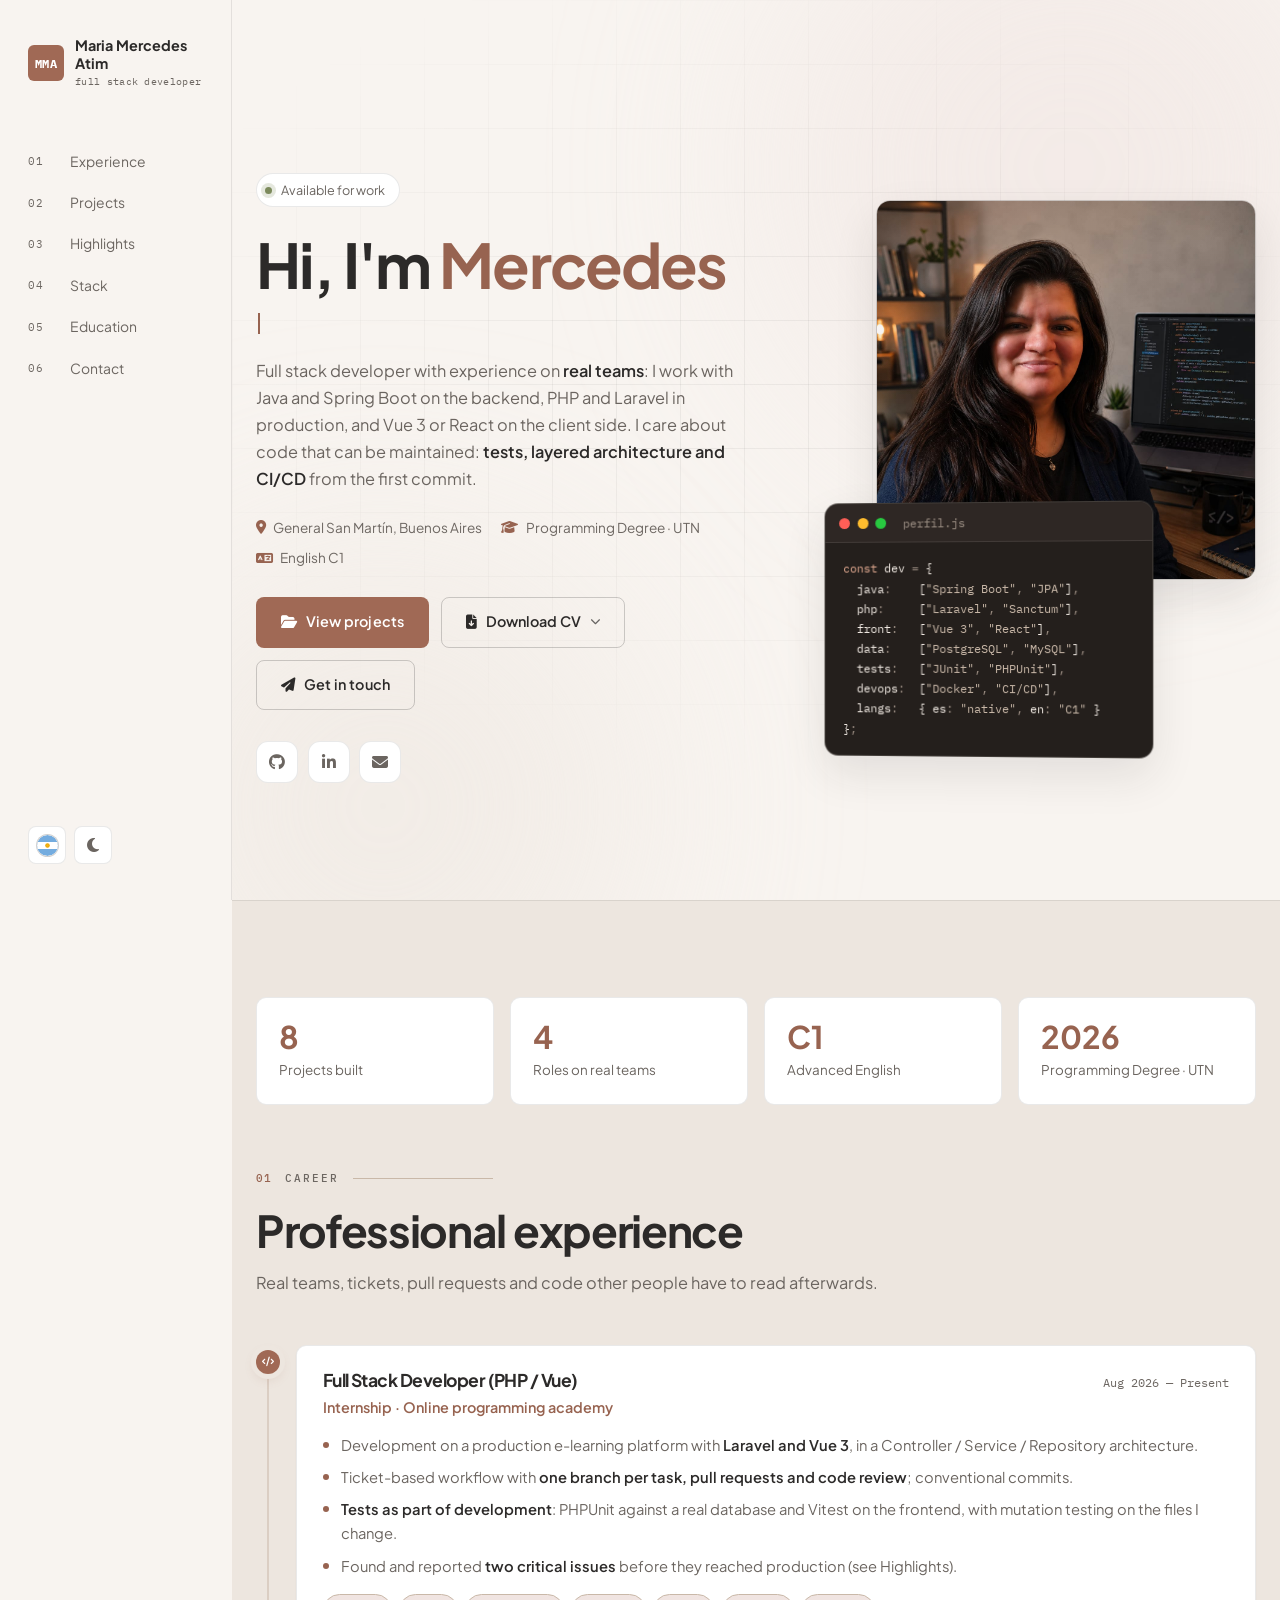
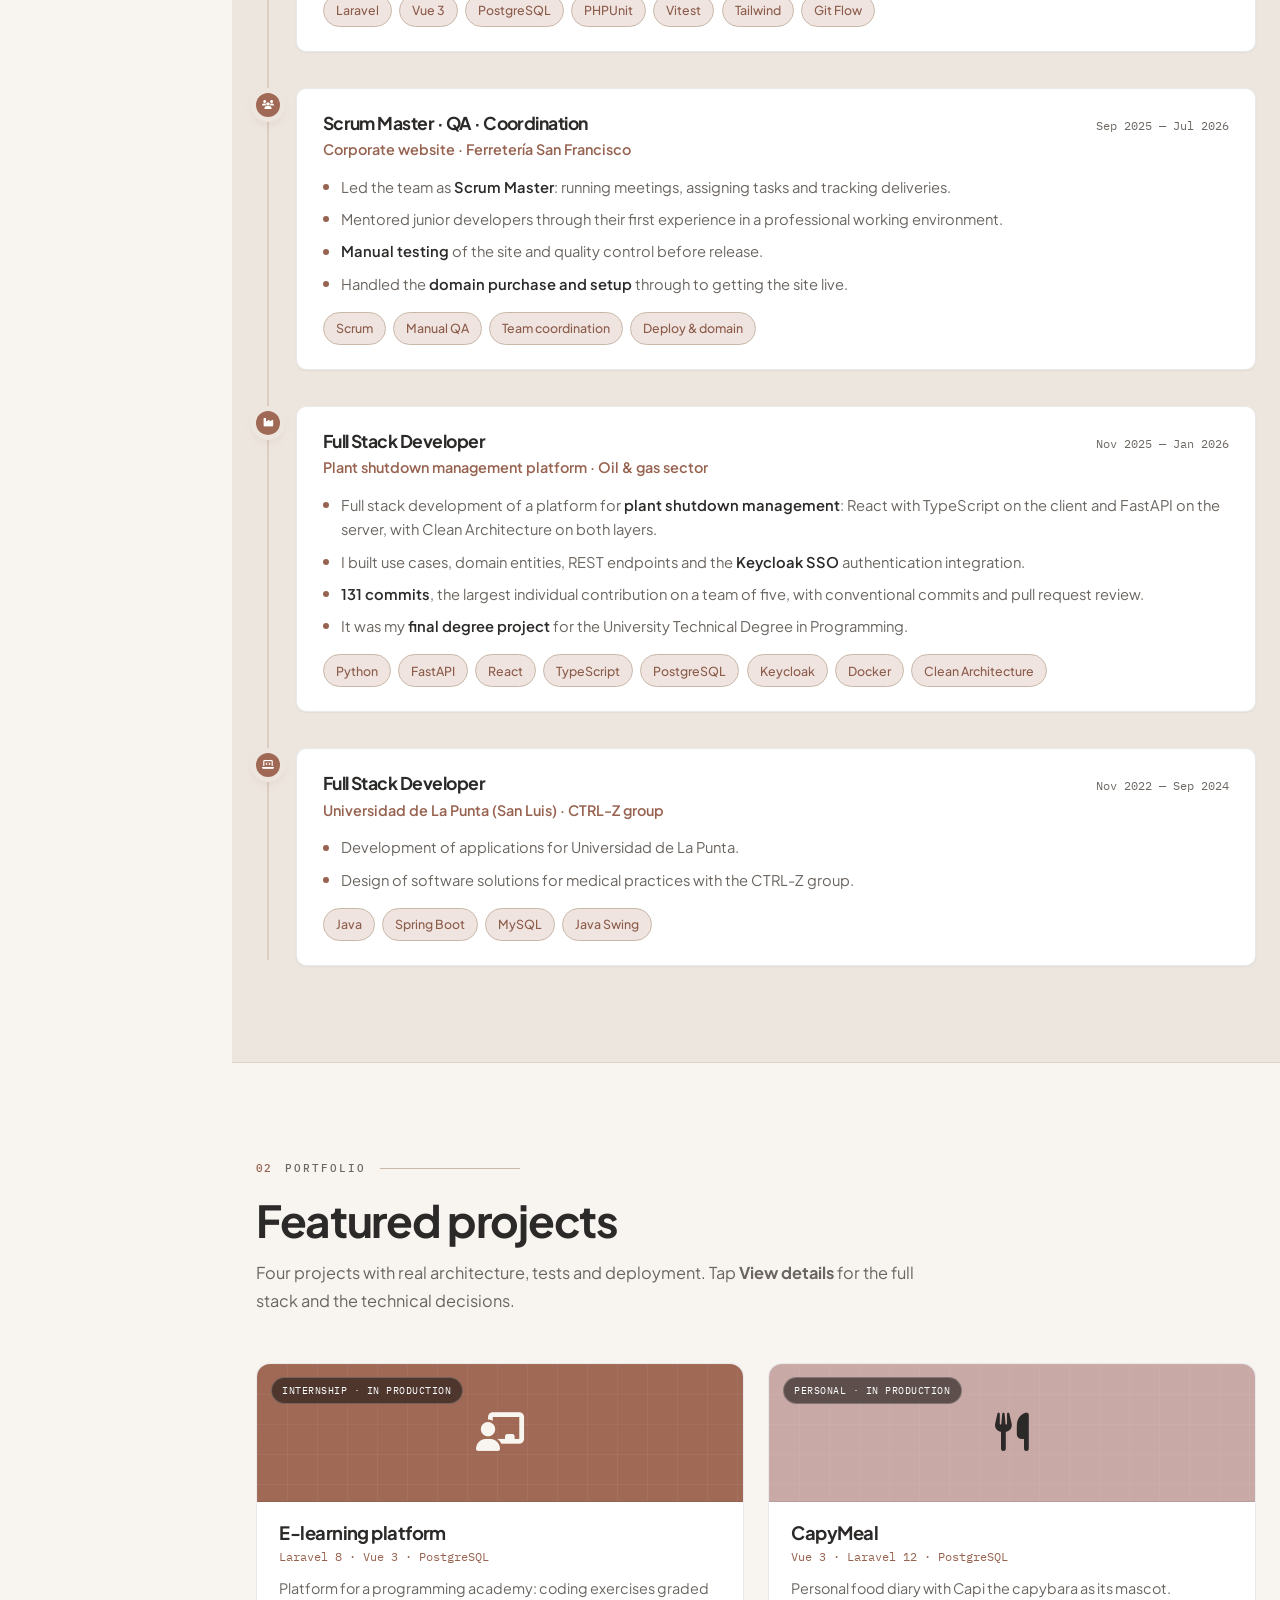
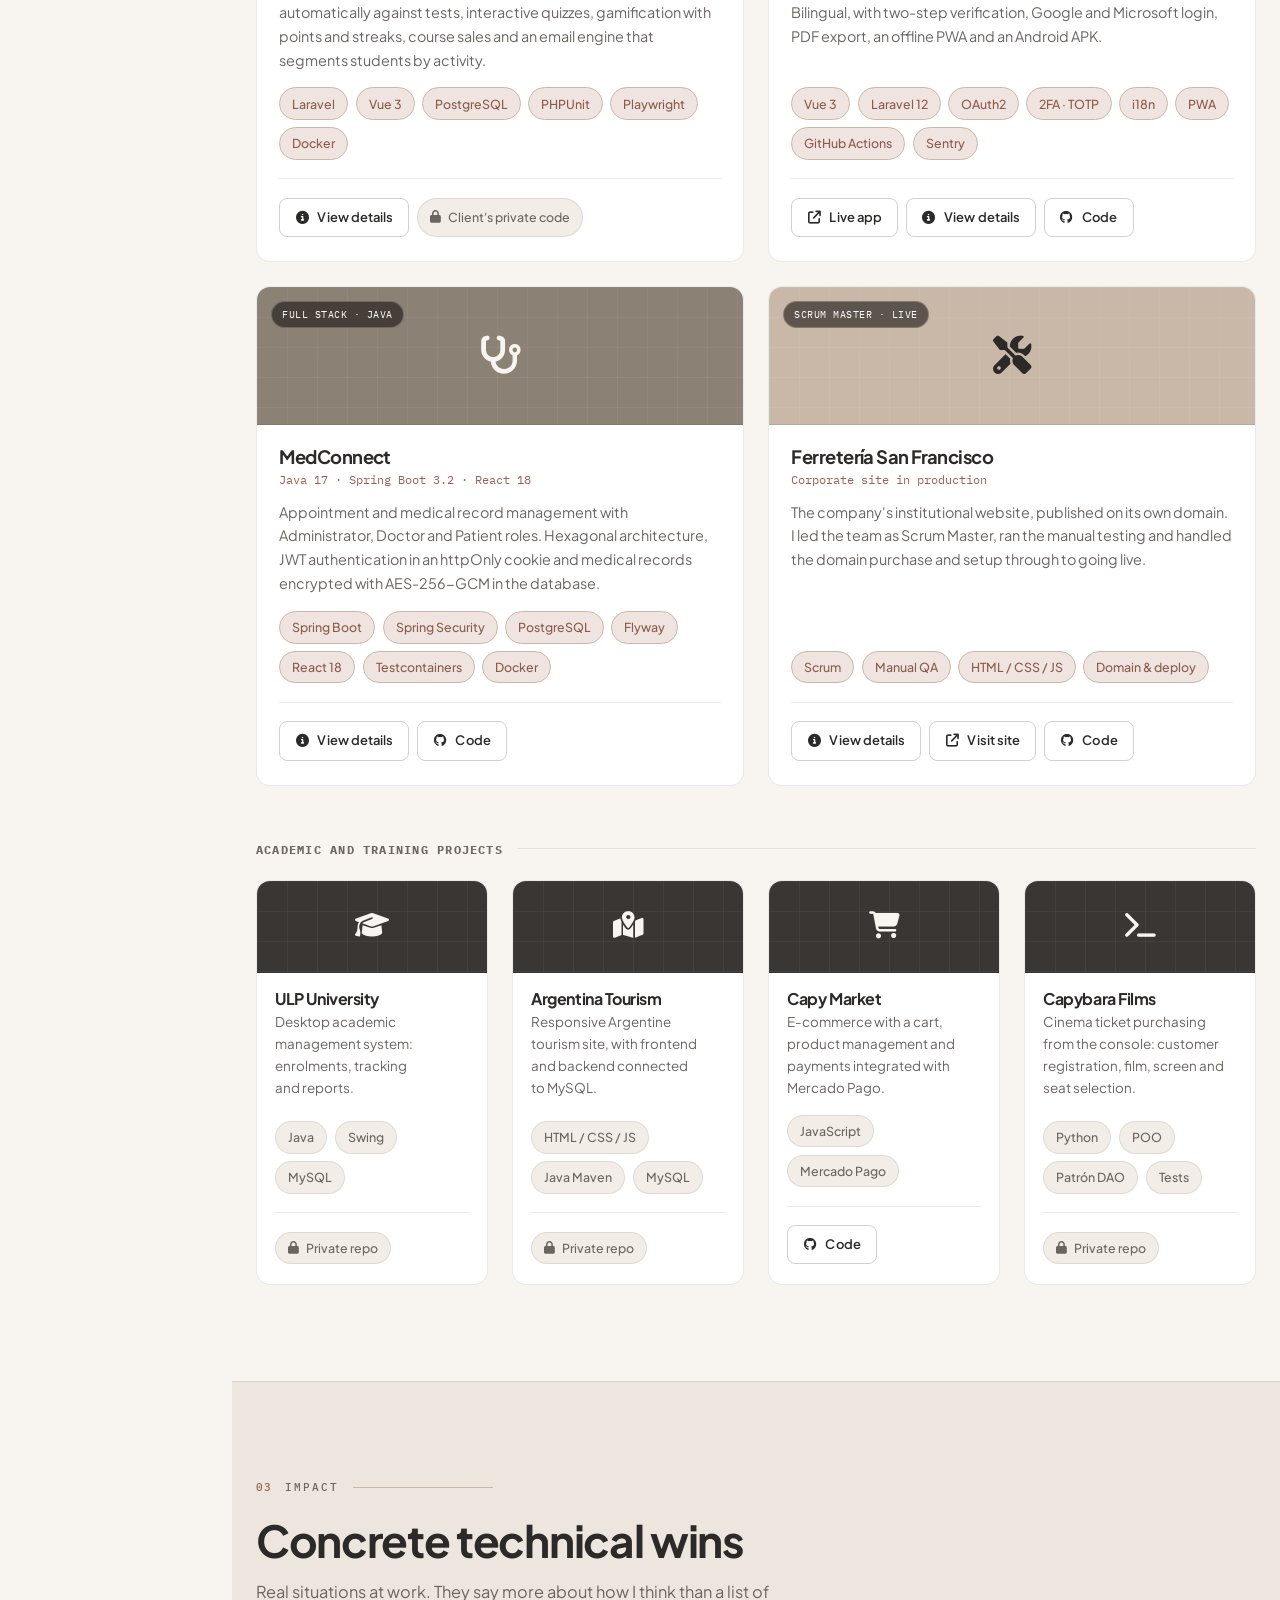
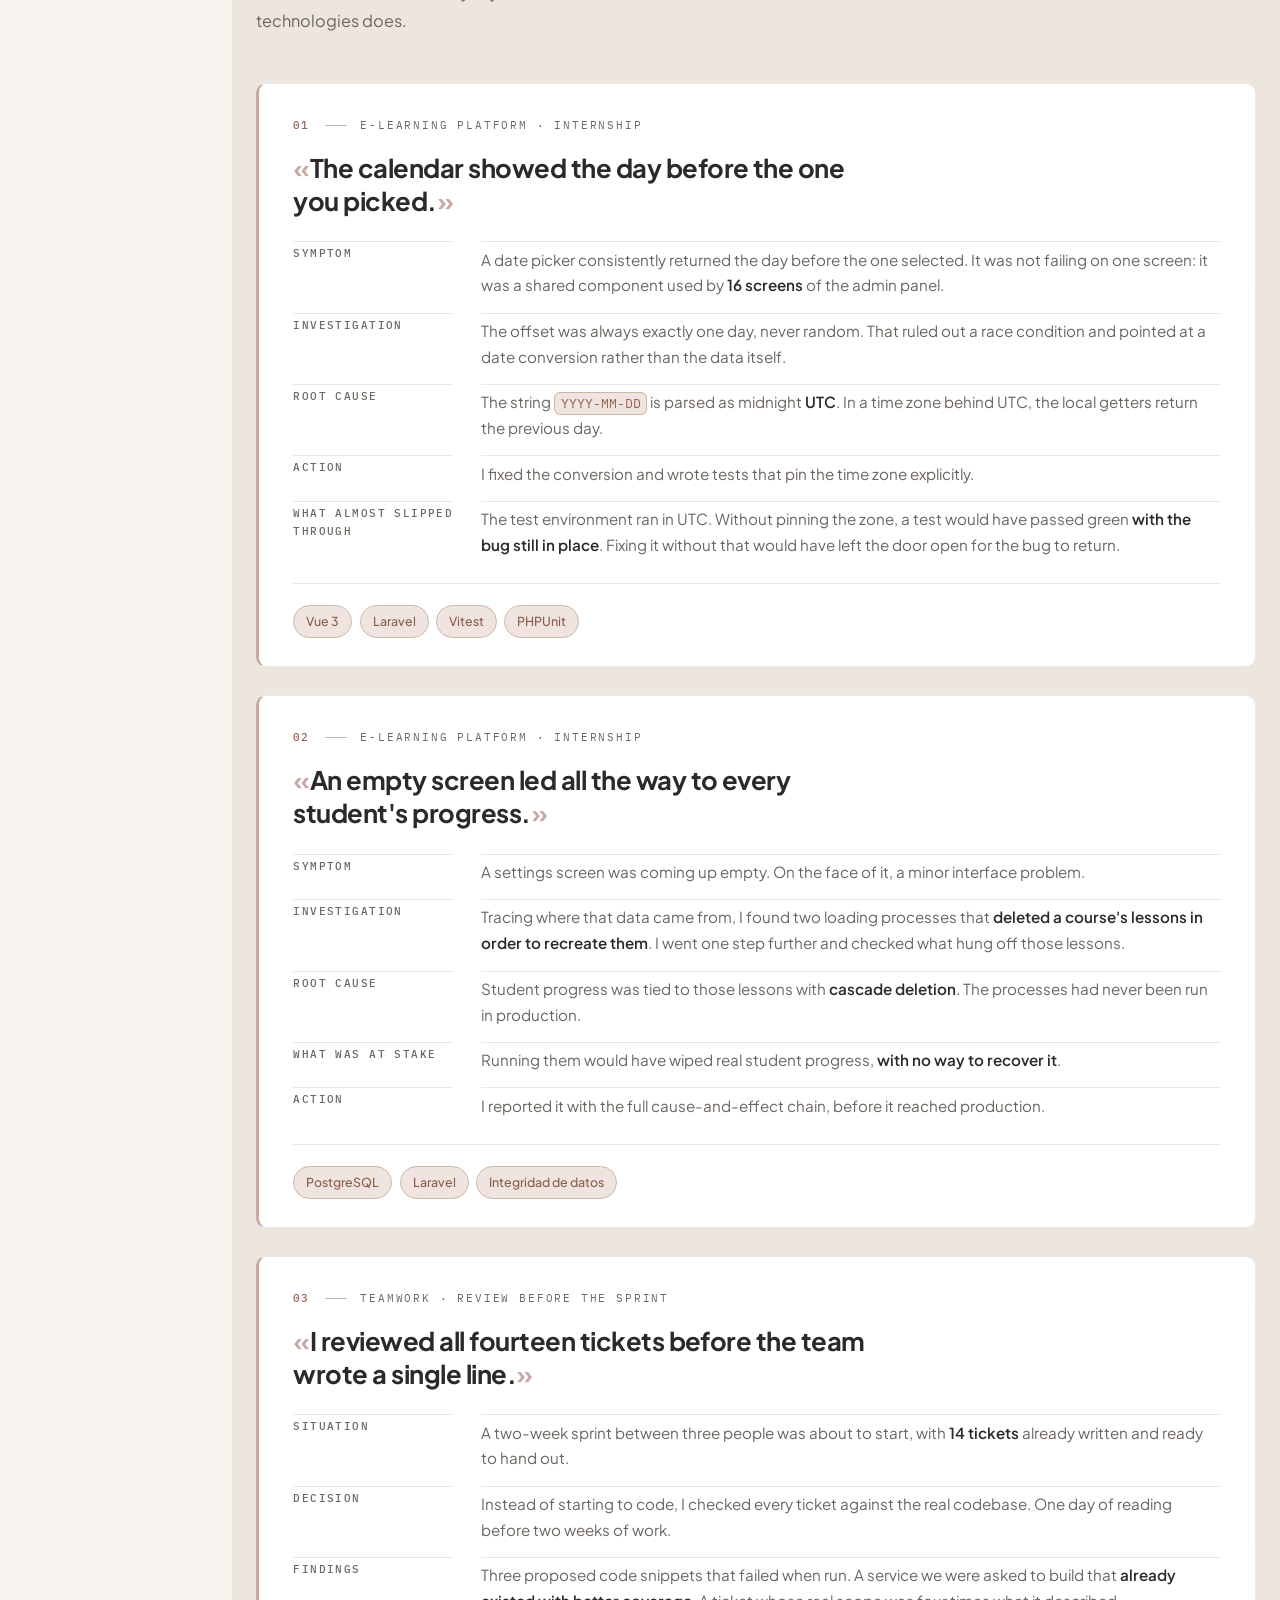
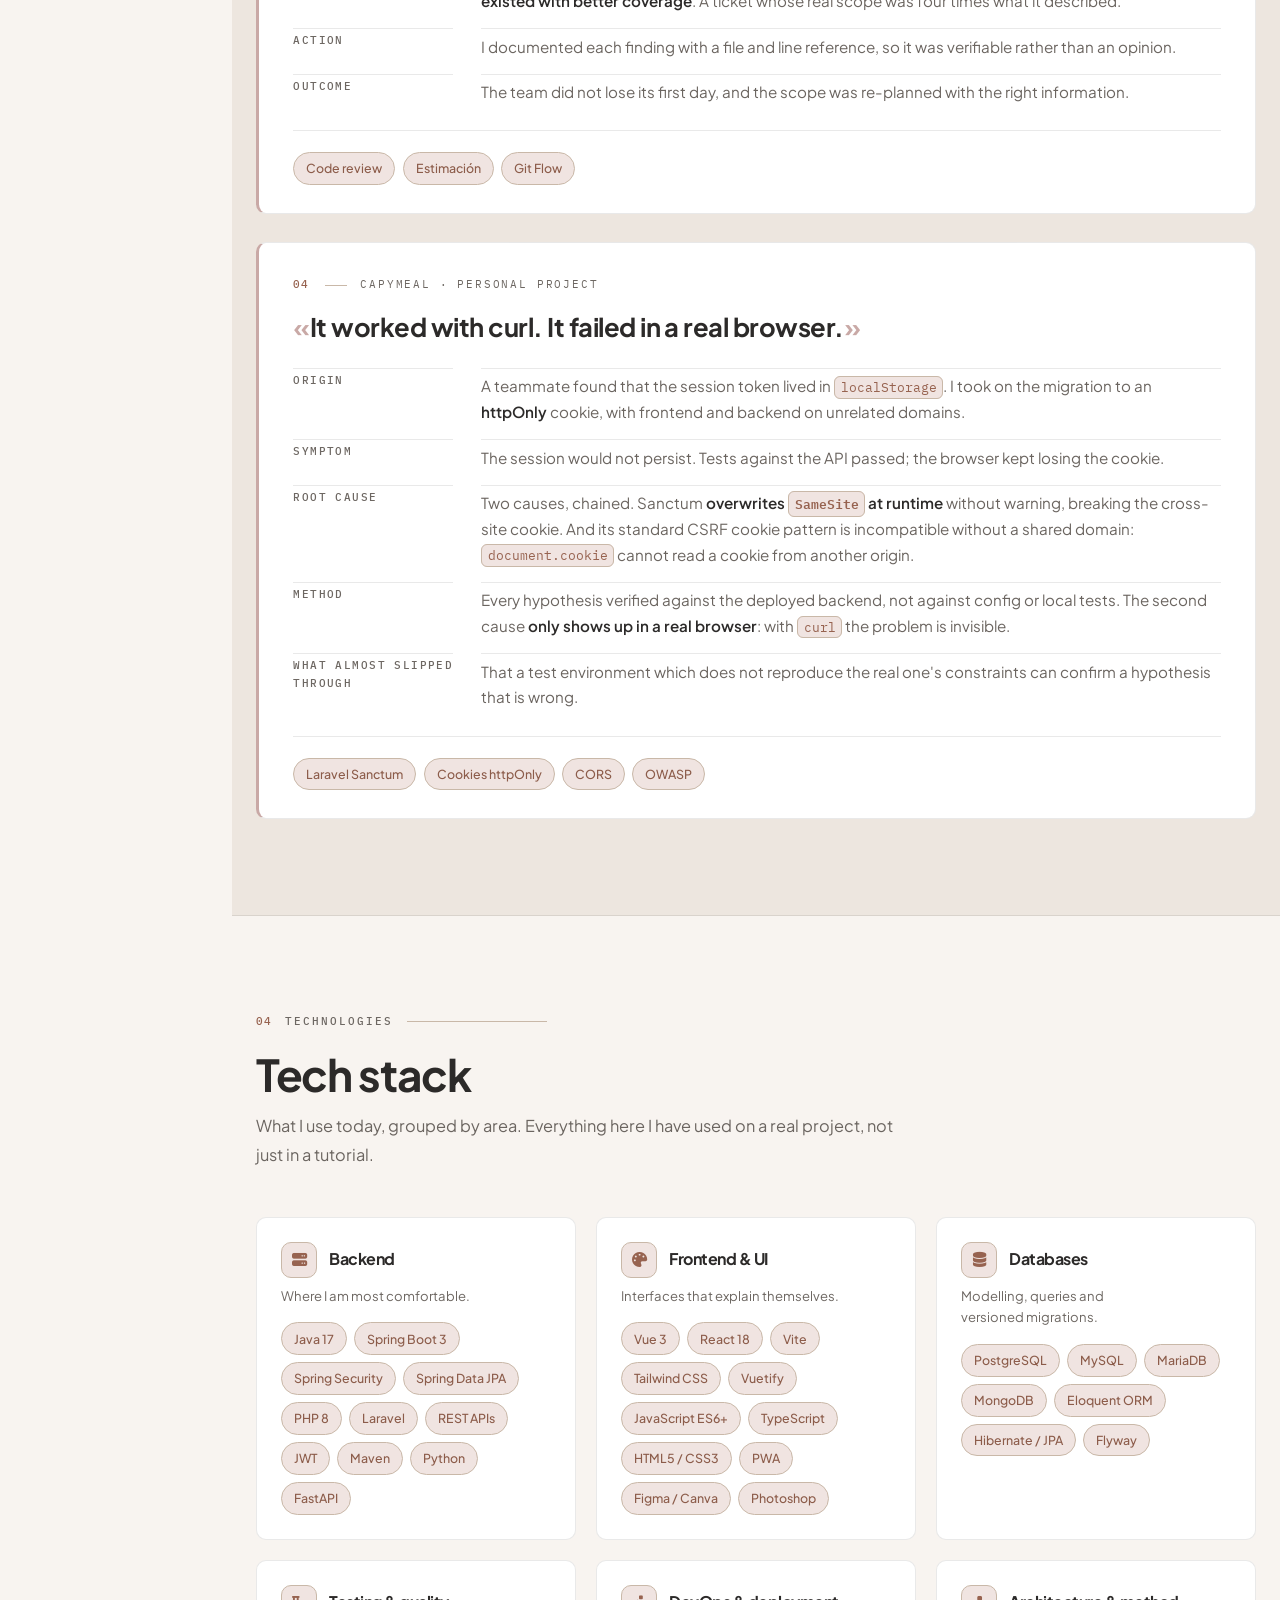
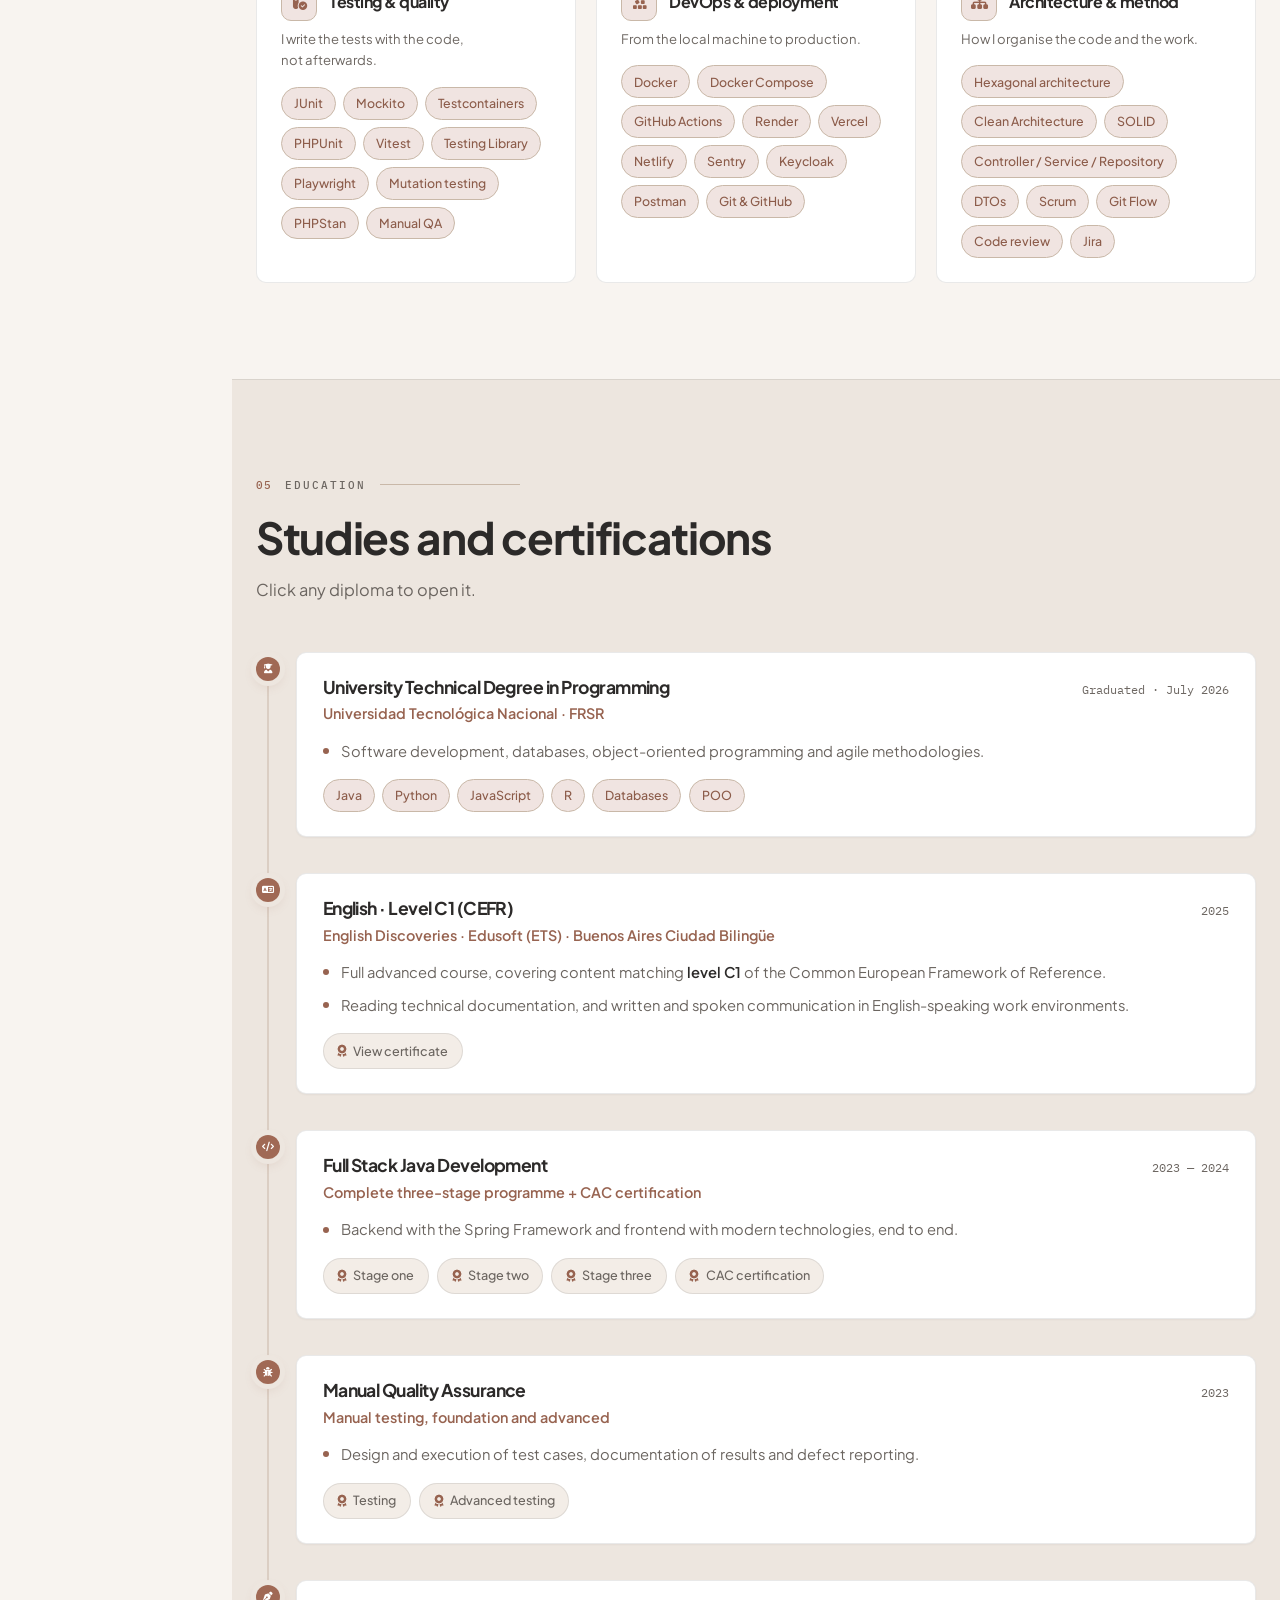
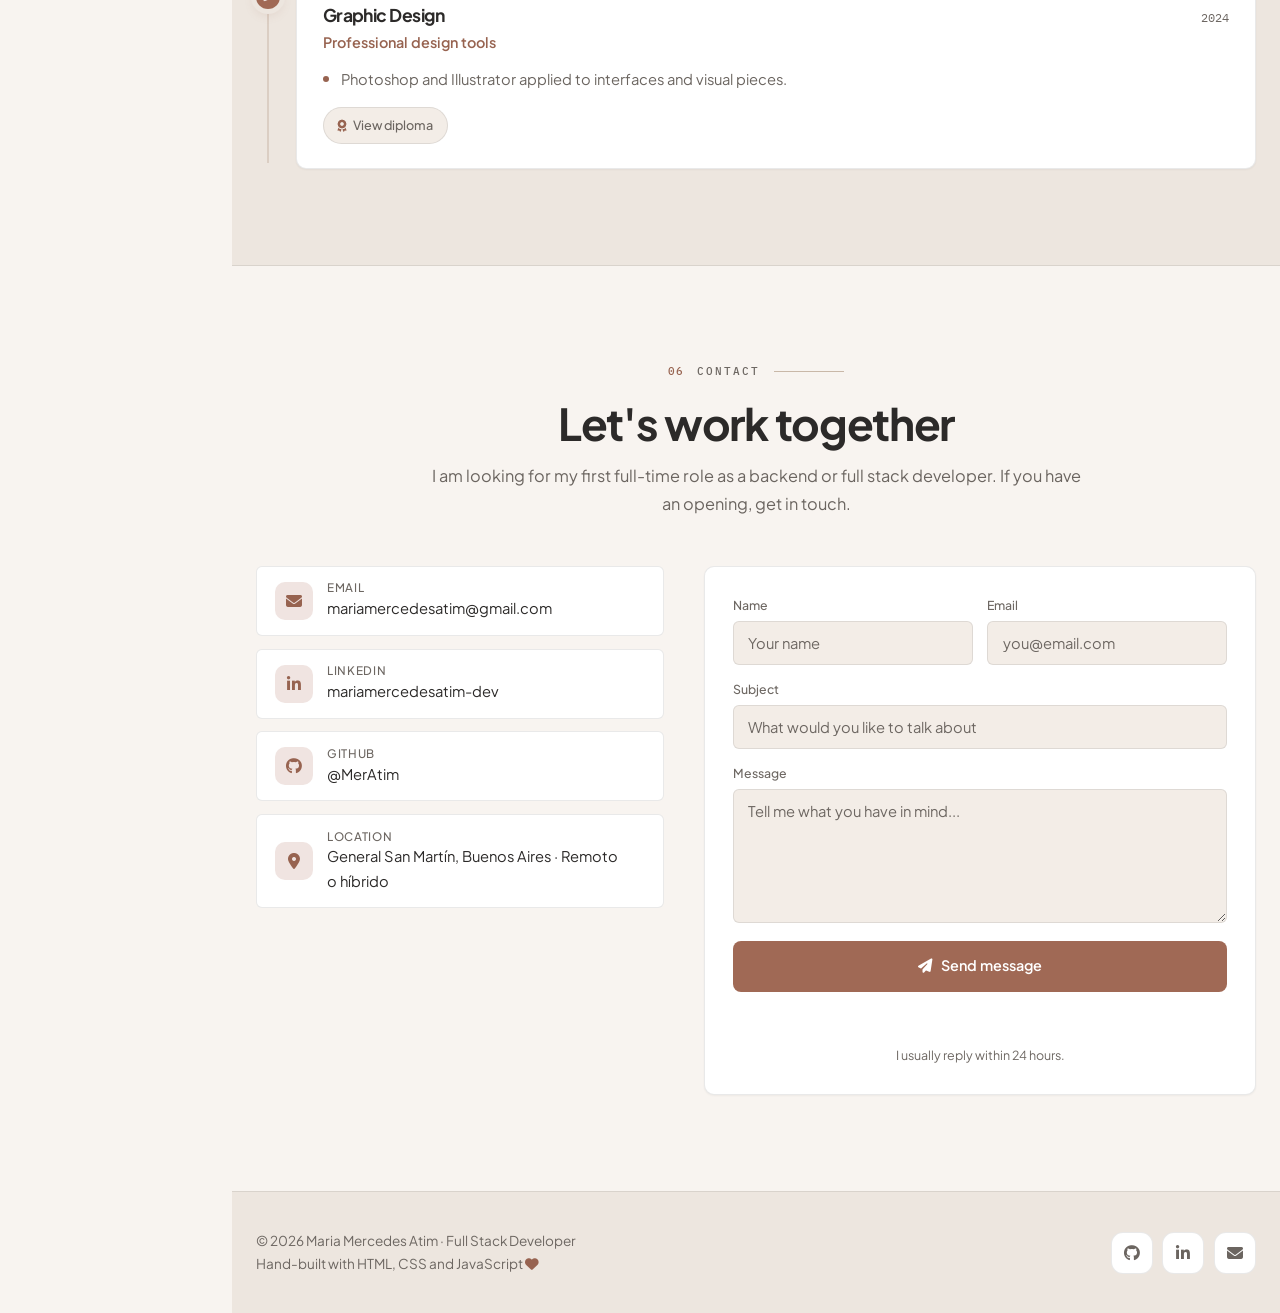
==== index.html @ 79a907f2 "Agrega favicon y suma las novedades de CapyMeal - Favicon propio (M con destello sobre el terracota " ====
<!DOCTYPE html>
<html lang="es">
<head>
  <meta charset="UTF-8">
  <meta name="viewport" content="width=device-width, initial-scale=1.0">
  <title>Maria Mercedes Atim | Desarrolladora Full Stack</title>
  <meta name="description" content="Portafolio de Maria Mercedes Atim, desarrolladora full stack junior. Java, Spring Boot, PHP, Laravel, Vue 3 y React, con foco en testing, arquitectura limpia y CI/CD.">
  <meta name="keywords" content="desarrolladora full stack, java, spring boot, laravel, php, vue, react, postgresql, docker, testing, portfolio, argentina">
  <meta name="author" content="Maria Mercedes Atim">
  <meta name="theme-color" content="#F8F4F0">

  <link rel="canonical" href="https://meratim.github.io/">

  <link rel="icon" href="favicon.ico" sizes="32x32">
  <link rel="icon" href="assets/favicon.svg" type="image/svg+xml">
  <link rel="apple-touch-icon" href="assets/apple-touch-icon.png">
  <link rel="manifest" href="site.webmanifest">

  <meta property="og:type" content="website">
  <meta property="og:site_name" content="Maria Mercedes Atim">
  <meta property="og:url" content="https://meratim.github.io/">
  <meta property="og:title" content="Maria Mercedes Atim | Desarrolladora Full Stack">
  <meta property="og:description" content="Java, Spring Boot, PHP, Laravel, Vue 3 y React. Testing, arquitectura limpia y CI/CD en proyectos reales.">
  <meta property="og:locale" content="es_AR">
  <meta property="og:image" content="https://meratim.github.io/assets/og-image.png">
  <meta property="og:image:secure_url" content="https://meratim.github.io/assets/og-image.png">
  <meta property="og:image:type" content="image/png">
  <meta property="og:image:width" content="1200">
  <meta property="og:image:height" content="630">
  <meta property="og:image:alt" content="Maria Mercedes Atim, Full Stack Developer. Java, Spring Boot, Laravel, Vue 3, React.">

  <meta name="twitter:card" content="summary_large_image">
  <meta name="twitter:title" content="Maria Mercedes Atim | Desarrolladora Full Stack">
  <meta name="twitter:description" content="Java, Spring Boot, PHP, Laravel, Vue 3 y React. Testing, arquitectura limpia y CI/CD en proyectos reales.">
  <meta name="twitter:image" content="https://meratim.github.io/assets/og-image.png">

  <link rel="preconnect" href="https://fonts.googleapis.com">
  <link rel="preconnect" href="https://fonts.gstatic.com" crossorigin>
  <link rel="preconnect" href="https://cdn.fontshare.com" crossorigin>
  <link href="https://api.fontshare.com/v2/css?f[]=satoshi@400,500,700,900&display=swap" rel="stylesheet">
  <link href="https://fonts.googleapis.com/css2?family=Plus+Jakarta+Sans:wght@400;500;600;700&family=IBM+Plex+Mono:wght@400;500&display=swap" rel="stylesheet">
  <link rel="stylesheet" href="https://cdnjs.cloudflare.com/ajax/libs/font-awesome/6.5.1/css/all.min.css">
  <link rel="stylesheet" href="css/style.css">
  <script>
    // Aplica el tema guardado antes del primer pintado, para evitar el parpadeo.
    (function () {
      try {
        var t = localStorage.getItem('theme');
        if (t === 'light' || t === 'dark') document.documentElement.setAttribute('data-theme', t);
        var l = localStorage.getItem('lang');
        if (l !== 'es' && l !== 'en') l = (navigator.language || 'es').toLowerCase().indexOf('es') === 0 ? 'es' : 'en';
        document.documentElement.setAttribute('data-lang', l);
        document.documentElement.lang = l;
      } catch (e) {}
    })();
  </script>
</head>
<body>
  <a class="skip-link" href="#main" data-i18n="a11y.skip">Saltar al contenido</a>

  <!-- ===== ÍNDICE LATERAL =====
       Hace de navegación y de índice del documento a la vez.
       La numeración sale de un contador CSS, igual que la de las secciones. -->
  <header class="rail" id="nav">
    <a class="brand" href="#inicio">
      <span class="brand__mark">MMA</span>
      <span>
        <span class="brand__name">Maria Mercedes Atim</span>
        <span class="brand__role">full stack developer</span>
      </span>
    </a>

    <nav class="rail__nav" aria-label="Índice del sitio">
      <ul class="nav__links" id="navLinks">
        <li><a href="#experiencia" data-i18n="nav.exp">Trayectoria</a></li>
        <li><a href="#proyectos" data-i18n="nav.proj">Proyectos</a></li>
        <li><a href="#logros" data-i18n="nav.wins">Expediente</a></li>
        <li><a href="#stack" data-i18n="nav.stack">Stack</a></li>
        <li><a href="#formacion" data-i18n="nav.edu">Formación</a></li>
        <li><a href="#contacto" data-i18n="nav.contact">Contacto</a></li>
      </ul>
    </nav>

      <div class="nav__actions">
        <button class="icon-btn lang-toggle" id="langToggle" aria-label="Switch to English" title="English">
          <!-- Banderas en SVG: los emoji de bandera no se dibujan en Windows. -->
          <svg class="flag lang-toggle__on" viewBox="0 0 60 60" aria-hidden="true" focusable="false">
            <defs><clipPath id="flag-uk"><circle cx="30" cy="30" r="30"/></clipPath></defs>
            <g clip-path="url(#flag-uk)">
              <rect width="60" height="60" fill="#012169"/>
              <path d="M0 0 60 60M60 0 0 60" stroke="#FFF" stroke-width="13"/>
              <path d="M0 0 60 60M60 0 0 60" stroke="#C8102E" stroke-width="6"/>
              <path d="M30 0V60M0 30H60" stroke="#FFF" stroke-width="20"/>
              <path d="M30 0V60M0 30H60" stroke="#C8102E" stroke-width="11"/>
            </g>
          </svg>
          <svg class="flag lang-toggle__off" viewBox="0 0 60 60" aria-hidden="true" focusable="false">
            <defs><clipPath id="flag-ar"><circle cx="30" cy="30" r="30"/></clipPath></defs>
            <g clip-path="url(#flag-ar)">
              <rect width="60" height="60" fill="#74ACDF"/>
              <rect y="20" width="60" height="20" fill="#FFFFFF"/>
              <circle cx="30" cy="30" r="6.5" fill="#F6B40E"/>
              <circle cx="30" cy="30" r="4.6" fill="none" stroke="#C8901E" stroke-width="1"/>
            </g>
          </svg>
        </button>
        <button class="icon-btn theme-toggle" id="themeToggle" aria-label="Cambiar tema" data-i18n-aria="a11y.theme">
          <i class="fas fa-moon"></i>
          <i class="fas fa-sun"></i>
        </button>
        <button class="icon-btn hamburger" id="hamburger" aria-label="Abrir menú" aria-expanded="false" aria-controls="navLinks">
          <i class="fas fa-bars"></i>
        </button>
      </div>
  </header>

  <main id="main">
    <!-- ===== HERO ===== -->
    <section class="hero" id="inicio">
      <div class="hero__bg" aria-hidden="true"></div>
      <div class="hero__grid" aria-hidden="true"></div>

      <div class="wrap hero__inner">
        <div>
          <p class="hero__eyebrow">
            <span class="status-dot" aria-hidden="true"></span>
            <span data-i18n="hero.available">Disponible para trabajar</span>
          </p>

          <h1 class="hero__name" data-i18n="hero.name">
            Hola, soy <span class="grad-text">Mercedes</span>
          </h1>

          <p class="hero__role" id="typedRole" aria-label="Desarrolladora Full Stack">
            <span id="typedText"></span><span class="caret" aria-hidden="true"></span>
          </p>

          <p class="hero__desc" data-i18n="hero.desc">
            Desarrolladora full stack con experiencia en <strong>equipos reales</strong>:
            trabajo con Java y Spring Boot en backend, PHP y Laravel en producción,
            y Vue 3 o React del lado del cliente. Me interesa el código que se puede
            mantener: <strong>tests, arquitectura en capas y CI/CD</strong> desde el primer commit.
          </p>

          <div class="hero__meta">
            <span><i class="fas fa-location-dot"></i> <span data-i18n="hero.loc">General San Martín, Buenos Aires</span></span>
            <span><i class="fas fa-graduation-cap"></i> <span data-i18n="hero.degree">Técnica en Programación · UTN</span></span>
            <span><i class="fas fa-language"></i> <span data-i18n="hero.lang">Inglés C1</span></span>
          </div>

          <div class="hero__cta">
            <a class="btn btn--primary" href="#proyectos">
              <i class="fas fa-folder-open"></i> <span data-i18n="hero.cta.projects">Ver proyectos</span>
            </a>
            <div class="cv-pick">
              <button type="button" class="btn btn--ghost" id="cvBtn" aria-haspopup="true" aria-expanded="false" aria-controls="cvMenu">
                <i class="fas fa-file-arrow-down"></i> <span data-i18n="hero.cta.cv">Descargar CV</span>
                <i class="fas fa-chevron-down cv-pick__caret" aria-hidden="true"></i>
              </button>
              <div class="cv-pick__menu" id="cvMenu" role="menu" hidden>
                <a role="menuitem" href="./assets/CV-Maria-Mercedes-Atim-ES.pdf" download>
                  <i class="fas fa-file-pdf"></i> Español
                </a>
                <a role="menuitem" href="./assets/CV-Maria-Mercedes-Atim-EN.pdf" download>
                  <i class="fas fa-file-pdf"></i> English
                </a>
              </div>
            </div>
            <a class="btn btn--ghost" href="#contacto">
              <i class="fas fa-paper-plane"></i> <span data-i18n="hero.cta.contact">Contactame</span>
            </a>
          </div>

          <ul class="socials">
            <li><a href="https://github.com/MerAtim" target="_blank" rel="noopener" aria-label="GitHub" title="GitHub"><i class="fab fa-github"></i></a></li>
            <li><a href="https://www.linkedin.com/in/mariamercedesatim-dev/" target="_blank" rel="noopener" aria-label="LinkedIn" title="LinkedIn"><i class="fab fa-linkedin-in"></i></a></li>
            <li><a href="mailto:mariamercedesatim@gmail.com" aria-label="Email" title="Email"><i class="fas fa-envelope"></i></a></li>
          </ul>
        </div>

        <div class="hero__visual reveal">
          <figure class="hero__photo">
            <img src="./assets/Mer.jpeg" alt="Maria Mercedes Atim" data-i18n-alt="hero.photo" width="800" height="800">
          </figure>

          <div class="terminal">
            <div class="terminal__bar">
              <span class="terminal__dot"></span>
              <span class="terminal__dot"></span>
              <span class="terminal__dot"></span>
              <span class="terminal__title">perfil.js</span>
            </div>
            <pre class="terminal__body"><code data-i18n="term.code"><span class="k">const</span> dev <span class="p">=</span> {
  java<span class="p">:</span>    [<span class="s">"Spring Boot"</span><span class="p">,</span> <span class="s">"JPA"</span>]<span class="p">,</span>
  php<span class="p">:</span>     [<span class="s">"Laravel"</span><span class="p">,</span> <span class="s">"Sanctum"</span>]<span class="p">,</span>
  front<span class="p">:</span>   [<span class="s">"Vue 3"</span><span class="p">,</span> <span class="s">"React"</span>]<span class="p">,</span>
  datos<span class="p">:</span>   [<span class="s">"PostgreSQL"</span><span class="p">,</span> <span class="s">"MySQL"</span>]<span class="p">,</span>
  tests<span class="p">:</span>   [<span class="s">"JUnit"</span><span class="p">,</span> <span class="s">"PHPUnit"</span>]<span class="p">,</span>
  devops<span class="p">:</span>  [<span class="s">"Docker"</span><span class="p">,</span> <span class="s">"CI/CD"</span>]<span class="p">,</span>
  idiomas<span class="p">:</span> { es<span class="p">:</span> <span class="s">"nativo"</span><span class="p">,</span> en<span class="p">:</span> <span class="s">"C1"</span> }
}<span class="p">;</span></code></pre>
          </div>
        </div>
      </div>
    </section>

    <!-- ===== EXPERIENCIA ===== -->
    <section class="section section--alt" id="experiencia">
      <div class="wrap">
        <div class="stats reveal">
          <div class="stat">
            <div class="stat__num grad-text" data-count="8">8</div>
            <div class="stat__label" data-i18n="stat.projects">Proyectos desarrollados</div>
          </div>
          <div class="stat">
            <div class="stat__num grad-text" data-count="4">4</div>
            <div class="stat__label" data-i18n="stat.teams">Experiencias en equipos reales</div>
          </div>
          <div class="stat">
            <div class="stat__num grad-text">C1</div>
            <div class="stat__label" data-i18n="stat.english">Inglés avanzado</div>
          </div>
          <div class="stat">
            <div class="stat__num grad-text">2026</div>
            <div class="stat__label" data-i18n="stat.degree">Técnica en Programación · UTN</div>
          </div>
        </div>

        <div class="section__head mt-xl">
          <p class="section__tag" data-i18n="sec.exp.tag">Trayectoria</p>
          <h2 class="section__title" data-i18n="sec.exp.title">Experiencia profesional</h2>
          <p class="section__sub" data-i18n="sec.exp.sub">
            Equipos reales, tickets, pull requests y código que otras personas tienen que leer después.
          </p>
        </div>

        <div class="timeline">
          <article class="tl-item reveal">
            <span class="tl-item__dot"><i class="fas fa-code"></i></span>
            <div class="card">
              <div class="tl-head">
                <h3 data-i18n="t086">Desarrolladora Full Stack (PHP / Vue)</h3>
                <span class="tl-date" data-i18n="t113">Ago 2026 — Actualidad</span>
              </div>
              <p class="tl-org" data-i18n="t122">Pasantía · Academia de programación online</p>
              <ul class="tl-list">
                <li data-i18n="t001">Desarrollo sobre una plataforma de e-learning en producción con <strong>Laravel y Vue 3</strong>, en arquitectura Controller / Service / Repository.</li>
                <li data-i18n="t002">Trabajo por tickets con <strong>una rama por tarea, pull requests y revisión de código</strong>; commits convencionales.</li>
                <li data-i18n="t003"><strong>Tests como parte del desarrollo</strong>: PHPUnit contra base de datos real y Vitest en el frontend, con mutation testing sobre los archivos que modifico.</li>
                <li data-i18n="t004">Detección y reporte de <strong>dos incidencias críticas</strong> antes de que llegaran a producción (ver Logros).</li>
              </ul>
              <div class="chips">
                <span class="chip">Laravel</span>
                <span class="chip">Vue 3</span>
                <span class="chip">PostgreSQL</span>
                <span class="chip">PHPUnit</span>
                <span class="chip">Vitest</span>
                <span class="chip">Tailwind</span>
                <span class="chip">Git Flow</span>
              </div>
            </div>
          </article>

          <article class="tl-item reveal">
            <span class="tl-item__dot"><i class="fas fa-users"></i></span>
            <div class="card">
              <div class="tl-head">
                <h3 data-i18n="t087">Scrum Master · QA · Coordinación</h3>
                <span class="tl-date" data-i18n="t114">Sep 2025 — Jul 2026</span>
              </div>
              <p class="tl-org" data-i18n="t123">Sitio web corporativo · Ferretería San Francisco</p>
              <ul class="tl-list">
                <li data-i18n="t005">Coordiné el equipo como <strong>Scrum Master</strong>: organización de reuniones, reparto de tareas y seguimiento de entregas.</li>
                <li data-i18n="t006">Acompañé a desarrolladores junior en su primera experiencia en un entorno de trabajo profesional.</li>
                <li data-i18n="t007"><strong>Testing manual</strong> del sitio y control de calidad previo a la publicación.</li>
                <li data-i18n="t008">Gestión de la <strong>compra del dominio y su vinculación</strong> hasta dejar el sitio en producción.</li>
              </ul>
              <div class="chips">
                <span class="chip" data-i18n="t211">Scrum</span>
                <span class="chip" data-i18n="t205">QA Manual</span>
                <span class="chip" data-i18n="t203">Coordinación de equipo</span>
                <span class="chip" data-i18n="t216">Deploy &amp; dominio</span>
              </div>
            </div>
          </article>

          <article class="tl-item reveal">
            <span class="tl-item__dot"><i class="fas fa-industry"></i></span>
            <div class="card">
              <div class="tl-head">
                <h3 data-i18n="t088">Desarrolladora Full Stack</h3>
                <span class="tl-date" data-i18n="t115">Nov 2025 — Ene 2026</span>
              </div>
              <p class="tl-org" data-i18n="t124">Plataforma de gestión de paradas de planta · Sector oil &amp; gas</p>
              <ul class="tl-list">
                <li data-i18n="t009">Desarrollo full stack de una plataforma para la <strong>gestión de paradas de planta</strong>: React con TypeScript del lado del cliente y FastAPI del lado del servidor, con Clean Architecture en ambas capas.</li>
                <li data-i18n="t010">Construí casos de uso, entidades de dominio, endpoints REST y la integración de autenticación <strong>SSO con Keycloak</strong>.</li>
                <li data-i18n="tf01"><strong>131 commits</strong>, la mayor contribución individual de un equipo de cinco personas, con commits convencionales y revisión por pull request.</li>
                <li data-i18n="tf02">Fue mi <strong>Trabajo Final Integrador</strong> de la Tecnicatura Universitaria en Programación.</li>
              </ul>
              <div class="chips">
                <span class="chip">Python</span>
                <span class="chip">FastAPI</span>
                <span class="chip">React</span>
                <span class="chip">TypeScript</span>
                <span class="chip">PostgreSQL</span>
                <span class="chip">Keycloak</span>
                <span class="chip">Docker</span>
                <span class="chip" data-i18n="t218b">Clean Architecture</span>
              </div>
            </div>
          </article>

          <article class="tl-item reveal">
            <span class="tl-item__dot"><i class="fas fa-laptop-code"></i></span>
            <div class="card">
              <div class="tl-head">
                <h3 data-i18n="t089">Desarrolladora Full Stack</h3>
                <span class="tl-date" data-i18n="t116">Nov 2022 — Sep 2024</span>
              </div>
              <p class="tl-org" data-i18n="t125">Universidad de La Punta (San Luis) · Grupo CTRL-Z</p>
              <ul class="tl-list">
                <li data-i18n="t011">Desarrollo de aplicaciones para la Universidad de La Punta.</li>
                <li data-i18n="t012">Diseño de soluciones informáticas para consultorios médicos junto al grupo CTRL-Z.</li>
              </ul>
              <div class="chips">
                <span class="chip">Java</span>
                <span class="chip">Spring Boot</span>
                <span class="chip">MySQL</span>
                <span class="chip">Java Swing</span>
              </div>
            </div>
          </article>
        </div>
      </div>
    </section>

    <!-- ===== PROYECTOS ===== -->
    <section class="section" id="proyectos">
      <div class="wrap">
        <div class="section__head">
          <p class="section__tag" data-i18n="sec.proj.tag">Portafolio</p>
          <h2 class="section__title" data-i18n="sec.proj.title">Proyectos destacados</h2>
          <p class="section__sub" data-i18n="sec.proj.sub">
            Cuatro proyectos con arquitectura, tests y despliegue real. Tocá
            <strong>Ver detalle</strong> para el stack completo y las decisiones técnicas.
          </p>
        </div>

        <div class="projects projects--featured">
          <!-- E-learning -->
          <article class="pcard reveal">
            <div class="pcard__top pcard__top--a">
              <span class="pcard__badge" data-i18n="t131">Pasantía · en producción</span>
              <i class="fas fa-chalkboard-user pcard__icon"></i>
            </div>
            <div class="pcard__body">
              <h3 data-i18n="t090">Plataforma de e-learning</h3>
              <p class="pcard__tagline" data-i18n="t135">Laravel 8 · Vue 3 · PostgreSQL</p>
              <p class="pcard__desc" data-i18n="t139">
                Plataforma para una academia de programación: ejercicios de código que se
                autoevalúan contra tests, quizzes interactivos, gamificación con puntos y
                rachas, venta de cursos y un motor de emails que segmenta alumnos según su
                actividad.
              </p>
              <div class="chips">
                <span class="chip">Laravel</span>
                <span class="chip">Vue 3</span>
                <span class="chip">PostgreSQL</span>
                <span class="chip">PHPUnit</span>
                <span class="chip">Playwright</span>
                <span class="chip">Docker</span>
              </div>
              <div class="pcard__actions">
                <button class="btn btn--ghost btn--sm js-project" data-project="elearning">
                  <i class="fas fa-circle-info"></i> <span data-i18n="t220">Ver detalle</span>
                </button>
                <span class="chip chip--plain"><i class="fas fa-lock"></i> <span data-i18n="t204">Código privado del cliente</span></span>
              </div>
            </div>
          </article>

          <!-- CapyMeal -->
          <article class="pcard reveal">
            <div class="pcard__top pcard__top--b">
              <span class="pcard__badge" data-i18n="t132">Personal · En producción</span>
              <i class="fas fa-utensils pcard__icon"></i>
            </div>
            <div class="pcard__body">
              <h3 data-i18n="t091">CapyMeal</h3>
              <p class="pcard__tagline" data-i18n="t136">Vue 3 · Laravel 12 · PostgreSQL</p>
              <p class="pcard__desc" data-i18n="t140">
                Diario personal de comidas, con Capi el carpincho como mascota. Bilingüe, con
                verificación en dos pasos, login con Google y Microsoft, export a PDF, PWA
                offline y APK de Android.
              </p>
              <div class="chips">
                <span class="chip">Vue 3</span>
                <span class="chip">Laravel 12</span>
                <span class="chip">OAuth2</span>
                <span class="chip">2FA · TOTP</span>
                <span class="chip">i18n</span>
                <span class="chip">PWA</span>
                <span class="chip">GitHub Actions</span>
                <span class="chip">Sentry</span>
              </div>
              <div class="pcard__actions">
                <a class="btn btn--ghost btn--sm" href="https://capy-meal.vercel.app" target="_blank" rel="noopener">
                  <i class="fas fa-arrow-up-right-from-square"></i> <span data-i18n="cm05">App en vivo</span>
                </a>
                <button class="btn btn--ghost btn--sm js-project" data-project="capymeal">
                  <i class="fas fa-circle-info"></i> <span data-i18n="t221">Ver detalle</span>
                </button>
                <a class="btn btn--ghost btn--sm" href="https://github.com/CapyMeal/CapyMeal" target="_blank" rel="noopener">
                  <i class="fab fa-github"></i> <span data-i18n="t224">Código</span>
                </a>
              </div>
            </div>
          </article>

          <!-- MedConnect -->
          <article class="pcard reveal">
            <div class="pcard__top pcard__top--c">
              <span class="pcard__badge" data-i18n="t133">Full Stack · Java</span>
              <i class="fas fa-stethoscope pcard__icon"></i>
            </div>
            <div class="pcard__body">
              <h3 data-i18n="t092">MedConnect</h3>
              <p class="pcard__tagline" data-i18n="t137">Java 17 · Spring Boot 3.2 · React 18</p>
              <p class="pcard__desc" data-i18n="t141">
                Gestión de turnos e historias clínicas con roles de Administrador, Médico y
                Paciente. Arquitectura hexagonal, autenticación JWT en cookie httpOnly e
                historia clínica cifrada AES-256-GCM en base de datos.
              </p>
              <div class="chips">
                <span class="chip">Spring Boot</span>
                <span class="chip">Spring Security</span>
                <span class="chip">PostgreSQL</span>
                <span class="chip">Flyway</span>
                <span class="chip">React 18</span>
                <span class="chip">Testcontainers</span>
                <span class="chip">Docker</span>
              </div>
              <div class="pcard__actions">
                <button class="btn btn--ghost btn--sm js-project" data-project="medconnect">
                  <i class="fas fa-circle-info"></i> <span data-i18n="t222">Ver detalle</span>
                </button>
                <a class="btn btn--ghost btn--sm" href="https://github.com/MerAtim/MediConnect" target="_blank" rel="noopener">
                  <i class="fab fa-github"></i> <span data-i18n="t225">Código</span>
                </a>
              </div>
            </div>
          </article>

          <!-- Ferretería -->
          <article class="pcard reveal">
            <div class="pcard__top pcard__top--d">
              <span class="pcard__badge" data-i18n="t134">Scrum Master · online</span>
              <i class="fas fa-screwdriver-wrench pcard__icon"></i>
            </div>
            <div class="pcard__body">
              <h3 data-i18n="t093">Ferretería San Francisco</h3>
              <p class="pcard__tagline" data-i18n="t138">Sitio corporativo en producción</p>
              <p class="pcard__desc" data-i18n="t142">
                Sitio web institucional del comercio, publicado en su propio dominio. Coordiné
                el equipo como Scrum Master, hice el testing manual y gestioné la compra y
                vinculación del dominio hasta dejarlo online.
              </p>
              <div class="chips">
                <span class="chip" data-i18n="t212">Scrum</span>
                <span class="chip" data-i18n="t206">QA Manual</span>
                <span class="chip">HTML / CSS / JS</span>
                <span class="chip" data-i18n="t217">Dominio &amp; deploy</span>
              </div>
              <div class="pcard__actions">
                <button class="btn btn--ghost btn--sm js-project" data-project="ferreteria">
                  <i class="fas fa-circle-info"></i> <span data-i18n="t223">Ver detalle</span>
                </button>
                <a class="btn btn--ghost btn--sm" href="https://www.ferreteriasanfrancisco.com.ar" target="_blank" rel="noopener">
                  <i class="fas fa-arrow-up-right-from-square"></i> <span data-i18n="t229">Ver sitio</span>
                </a>
                <a class="btn btn--ghost btn--sm" href="https://github.com/Ferreteria-San-Francisco/ferreteria-san-francisco-web" target="_blank" rel="noopener">
                  <i class="fab fa-github"></i> <span data-i18n="t226">Código</span>
                </a>
              </div>
            </div>
          </article>
        </div>

        <h3 class="subhead" data-i18n="sec.proj.academic">Proyectos académicos y de formación</h3>

        <div class="projects projects--minor">
          <article class="pcard pcard--minor reveal">
            <div class="pcard__top pcard__top--e"><i class="fas fa-graduation-cap pcard__icon"></i></div>
            <div class="pcard__body">
              <h3 data-i18n="t094">ULP Universidad</h3>
              <p class="pcard__desc" data-i18n="t143">Sistema de gestión académica de escritorio: inscripciones, seguimiento y reportes.</p>
              <div class="chips">
                <span class="chip chip--plain">Java</span>
                <span class="chip chip--plain">Swing</span>
                <span class="chip chip--plain">MySQL</span>
              </div>
              <div class="pcard__actions">
                <span class="chip chip--plain"><i class="fas fa-lock"></i> <span data-i18n="t208">Repo privado</span></span>
              </div>
            </div>
          </article>

          <article class="pcard pcard--minor reveal">
            <div class="pcard__top pcard__top--e"><i class="fas fa-map-location-dot pcard__icon"></i></div>
            <div class="pcard__body">
              <h3 data-i18n="t095">Turismo Argentina</h3>
              <p class="pcard__desc" data-i18n="t144">Sitio responsive de turismo argentino, con frontend y backend conectados a MySQL.</p>
              <div class="chips">
                <span class="chip chip--plain">HTML / CSS / JS</span>
                <span class="chip chip--plain">Java Maven</span>
                <span class="chip chip--plain">MySQL</span>
              </div>
              <div class="pcard__actions">
                <span class="chip chip--plain"><i class="fas fa-lock"></i> <span data-i18n="t209">Repo privado</span></span>
              </div>
            </div>
          </article>

          <article class="pcard pcard--minor reveal">
            <div class="pcard__top pcard__top--e"><i class="fas fa-cart-shopping pcard__icon"></i></div>
            <div class="pcard__body">
              <h3 data-i18n="t096">Capy Market</h3>
              <p class="pcard__desc" data-i18n="t145">E-commerce con carrito, gestión de productos y pagos integrados con Mercado Pago.</p>
              <div class="chips">
                <span class="chip chip--plain">JavaScript</span>
                <span class="chip chip--plain">Mercado Pago</span>
              </div>
              <div class="pcard__actions">
                <a class="btn btn--ghost btn--sm" href="https://github.com/MerAtim/CapyMarket" target="_blank" rel="noopener">
                  <i class="fab fa-github"></i> <span data-i18n="t227">Código</span>
                </a>
              </div>
            </div>
          </article>

          <article class="pcard pcard--minor reveal">
            <div class="pcard__top pcard__top--e"><i class="fas fa-terminal pcard__icon"></i></div>
            <div class="pcard__body">
              <h3 data-i18n="t097">Capybara Films</h3>
              <p class="pcard__desc" data-i18n="t146">Compra de entradas de cine por consola: registro de cliente, elección de película, sala y butacas.</p>
              <div class="chips">
                <span class="chip chip--plain">Python</span>
                <span class="chip chip--plain">POO</span>
                <span class="chip chip--plain">Patrón DAO</span>
                <span class="chip chip--plain">Tests</span>
              </div>
              <div class="pcard__actions">
                <span class="chip chip--plain"><i class="fas fa-lock"></i> <span data-i18n="t210">Repo privado</span></span>
              </div>
            </div>
          </article>

</div>
      </div>
    </section>

    <!-- ===== CASOS ===== -->
    <section class="section section--alt" id="logros">
      <div class="wrap">
        <div class="section__head">
          <p class="section__tag" data-i18n="sec.wins.tag">Expediente</p>
          <h2 class="section__title" data-i18n="sec.wins.title">Cuatro casos reales</h2>
          <p class="section__sub" data-i18n="sec.wins.sub">
            No una lista de tecnologías, sino cuatro problemas que aparecieron en proyectos
            en producción y cómo los seguí hasta la causa. Es la parte del trabajo que no
            se ve en un stack.
          </p>
        </div>

        <div class="casos">

          <article class="caso reveal">
            <div class="caso__head">
              <span class="caso__num">01</span>
              <span class="caso__ctx" data-i18n="k01.ctx">Plataforma de e-learning · pasantía</span>
            </div>
            <p class="caso__quote" data-i18n="k01.quote">El calendario mostraba el día anterior al que elegías.</p>
            <dl class="caso__grid">
              <dt data-i18n="lbl.sintoma">Síntoma</dt>
              <dd data-i18n="k01.sintoma">Un selector de fechas devolvía siempre el día previo al seleccionado. No fallaba en una pantalla: era un componente compartido por <strong>16 pantallas</strong> del panel de administración.</dd>
              <dt data-i18n="lbl.invest">Investigación</dt>
              <dd data-i18n="k01.invest">El desfase era siempre de un día, nunca aleatorio. Eso descartaba una condición de carrera y apuntaba a una conversión de fecha, no a los datos.</dd>
              <dt data-i18n="lbl.causa">Causa raíz</dt>
              <dd data-i18n="k01.causa">El string <code>YYYY-MM-DD</code> se interpreta como medianoche <strong>UTC</strong>. En un huso horario detrás de UTC, los getters locales devuelven el día anterior.</dd>
              <dt data-i18n="lbl.accion">Acción</dt>
              <dd data-i18n="k01.accion">Corregí la conversión y escribí tests que fijan la zona horaria de forma explícita.</dd>
              <dt data-i18n="lbl.clave">Lo que casi se escapa</dt>
              <dd data-i18n="k01.clave">El entorno de tests corría en UTC. Sin fijar el huso, un test habría pasado en verde <strong>con el bug todavía adentro</strong>. Corregirlo sin eso habría dejado la puerta abierta a que volviera.</dd>
            </dl>
            <div class="chips">
              <span class="chip">Vue 3</span>
              <span class="chip">Laravel</span>
              <span class="chip">Vitest</span>
              <span class="chip">PHPUnit</span>
            </div>
          </article>

          <article class="caso reveal">
            <div class="caso__head">
              <span class="caso__num">02</span>
              <span class="caso__ctx" data-i18n="k02.ctx">Plataforma de e-learning · pasantía</span>
            </div>
            <p class="caso__quote" data-i18n="k02.quote">Una pantalla vacía llevaba hasta el progreso de todos los alumnos.</p>
            <dl class="caso__grid">
              <dt data-i18n="lbl.sintoma">Síntoma</dt>
              <dd data-i18n="k02.sintoma">Una pantalla de configuración aparecía vacía. En apariencia, un problema menor de interfaz.</dd>
              <dt data-i18n="lbl.invest">Investigación</dt>
              <dd data-i18n="k02.invest">Al seguir de dónde salían esos datos, encontré dos procesos de carga que <strong>borraban las lecciones de un curso para recrearlas</strong>. Fui un paso más allá y revisé qué colgaba de esas lecciones.</dd>
              <dt data-i18n="lbl.causa">Causa raíz</dt>
              <dd data-i18n="k02.causa">El progreso de los alumnos estaba atado a esas lecciones con <strong>borrado en cascada</strong>. Los procesos nunca se habían ejecutado en producción.</dd>
              <dt data-i18n="lbl.riesgo">Lo que estaba en juego</dt>
              <dd data-i18n="k02.riesgo">Ejecutarlos habría eliminado el progreso real de los alumnos, <strong>sin recuperación posible</strong>.</dd>
              <dt data-i18n="lbl.accion">Acción</dt>
              <dd data-i18n="k02.accion">Lo reporté con la cadena completa de causa y efecto, antes de que llegara a producción.</dd>
            </dl>
            <div class="chips">
              <span class="chip">PostgreSQL</span>
              <span class="chip">Laravel</span>
              <span class="chip">Integridad de datos</span>
            </div>
          </article>

          <article class="caso reveal">
            <div class="caso__head">
              <span class="caso__num">03</span>
              <span class="caso__ctx" data-i18n="k03.ctx">Trabajo en equipo · revisión previa</span>
            </div>
            <p class="caso__quote" data-i18n="k03.quote">Revisé los catorce tickets antes de que el equipo escribiera una línea.</p>
            <dl class="caso__grid">
              <dt data-i18n="lbl.sit">Situación</dt>
              <dd data-i18n="k03.sit">Arrancaba un desarrollo de dos semanas entre tres personas, con <strong>14 tickets</strong> ya escritos y listos para repartir.</dd>
              <dt data-i18n="lbl.decision">Decisión</dt>
              <dd data-i18n="k03.decision">En vez de empezar a codear, contrasté cada ticket contra el código real. Un día de lectura antes de dos semanas de trabajo.</dd>
              <dt data-i18n="lbl.hallazgos">Hallazgos</dt>
              <dd data-i18n="k03.hallazgos">Tres fragmentos de código propuestos que fallaban al ejecutarse. Un servicio que se pedía construir y <strong>ya existía con mayor cobertura</strong>. Un ticket cuyo alcance real era cuatro veces el descrito.</dd>
              <dt data-i18n="lbl.accion">Acción</dt>
              <dd data-i18n="k03.accion">Documenté cada hallazgo con referencia a archivo y línea, para que fuera verificable y no una opinión.</dd>
              <dt data-i18n="lbl.result">Resultado</dt>
              <dd data-i18n="k03.result">El equipo no perdió el primer día, y el alcance se replanificó con la información correcta.</dd>
            </dl>
            <div class="chips">
              <span class="chip">Code review</span>
              <span class="chip">Estimación</span>
              <span class="chip">Git Flow</span>
            </div>
          </article>

          <article class="caso reveal">
            <div class="caso__head">
              <span class="caso__num">04</span>
              <span class="caso__ctx">CapyMeal · <span data-i18n="k04.ctx2">proyecto propio</span></span>
            </div>
            <p class="caso__quote" data-i18n="k04.quote">Funcionaba con curl. Fallaba en un navegador de verdad.</p>
            <dl class="caso__grid">
              <dt data-i18n="lbl.origen">Origen</dt>
              <dd data-i18n="k04.origen">Un compañero encontró que el token de sesión vivía en <code>localStorage</code>. Asumí la migración a una cookie <strong>httpOnly</strong>, con frontend y backend en dominios sin relación.</dd>
              <dt data-i18n="lbl.sintoma">Síntoma</dt>
              <dd data-i18n="k04.sintoma">La sesión no persistía. Los tests contra la API pasaban; el navegador seguía perdiendo la cookie.</dd>
              <dt data-i18n="lbl.causa">Causa raíz</dt>
              <dd data-i18n="k04.causa">Dos, encadenadas. Sanctum <strong>sobreescribe <code>SameSite</code> en runtime</strong> sin avisar, rompiendo la cookie cross-site. Y su patrón estándar de cookie CSRF es incompatible sin dominio compartido: <code>document.cookie</code> no puede leer una cookie de otro origen.</dd>
              <dt data-i18n="lbl.metodo">Método</dt>
              <dd data-i18n="k04.metodo">Cada hipótesis verificada contra el backend desplegado, no contra la configuración ni contra tests locales. La segunda causa <strong>solo aparece en un navegador real</strong>: con <code>curl</code> el problema es invisible.</dd>
              <dt data-i18n="lbl.clave">Lo que me llevé</dt>
              <dd data-i18n="k04.clave">Que un entorno de prueba que no reproduce las restricciones del real puede confirmarte una hipótesis equivocada.</dd>
            </dl>
            <div class="chips">
              <span class="chip">Laravel Sanctum</span>
              <span class="chip">Cookies httpOnly</span>
              <span class="chip">CORS</span>
              <span class="chip">OWASP</span>
            </div>
          </article>

        </div>
      </div>
    </section>

    <!-- ===== STACK ===== -->
    <section class="section" id="stack">
      <div class="wrap">
        <div class="section__head">
          <p class="section__tag" data-i18n="sec.stack.tag">Tecnologías</p>
          <h2 class="section__title" data-i18n="sec.stack.title">Stack técnico</h2>
          <p class="section__sub" data-i18n="sec.stack.sub">
            Lo que uso hoy, agrupado por área. Todo lo que está acá lo trabajé en algún
            proyecto real, no solo en un tutorial.
          </p>
        </div>

        <div class="stack">
          <article class="stack__card reveal">
            <div class="stack__head">
              <i class="fas fa-server"></i>
              <h3 data-i18n="t102">Backend</h3>
            </div>
            <p class="stack__note" data-i18n="t147">Donde más cómoda me siento.</p>
            <div class="chips">
              <span class="chip">Java 17</span>
              <span class="chip">Spring Boot 3</span>
              <span class="chip">Spring Security</span>
              <span class="chip">Spring Data JPA</span>
              <span class="chip">PHP 8</span>
              <span class="chip">Laravel</span>
              <span class="chip">REST APIs</span>
              <span class="chip">JWT</span>
              <span class="chip">Maven</span>
              <span class="chip">Python</span>
              <span class="chip">FastAPI</span>
            </div>
          </article>

          <article class="stack__card reveal">
            <div class="stack__head">
              <i class="fas fa-palette"></i>
              <h3 data-i18n="t103">Frontend &amp; UI</h3>
            </div>
            <p class="stack__note" data-i18n="t148">Interfaces que se entienden solas.</p>
            <div class="chips">
              <span class="chip">Vue 3</span>
              <span class="chip">React 18</span>
              <span class="chip">Vite</span>
              <span class="chip">Tailwind CSS</span>
              <span class="chip">Vuetify</span>
              <span class="chip">JavaScript ES6+</span>
              <span class="chip">TypeScript</span>
              <span class="chip">HTML5 / CSS3</span>
              <span class="chip">PWA</span>
              <span class="chip">Figma / Canva</span>
              <span class="chip">Photoshop</span>
            </div>
          </article>

          <article class="stack__card reveal">
            <div class="stack__head">
              <i class="fas fa-database"></i>
              <h3 data-i18n="t104">Bases de datos</h3>
            </div>
            <p class="stack__note" data-i18n="t149">Modelado, consultas y migraciones versionadas.</p>
            <div class="chips">
              <span class="chip">PostgreSQL</span>
              <span class="chip">MySQL</span>
              <span class="chip">MariaDB</span>
              <span class="chip">MongoDB</span>
              <span class="chip">Eloquent ORM</span>
              <span class="chip">Hibernate / JPA</span>
              <span class="chip">Flyway</span>
            </div>
          </article>

          <article class="stack__card reveal">
            <div class="stack__head">
              <i class="fas fa-vial-circle-check"></i>
              <h3 data-i18n="t105">Testing &amp; calidad</h3>
            </div>
            <p class="stack__note" data-i18n="t150">Escribo los tests con el código, no después.</p>
            <div class="chips">
              <span class="chip">JUnit</span>
              <span class="chip">Mockito</span>
              <span class="chip">Testcontainers</span>
              <span class="chip">PHPUnit</span>
              <span class="chip">Vitest</span>
              <span class="chip">Testing Library</span>
              <span class="chip">Playwright</span>
              <span class="chip" data-i18n="t219">Mutation testing</span>
              <span class="chip">PHPStan</span>
              <span class="chip" data-i18n="t207">QA Manual</span>
            </div>
          </article>

          <article class="stack__card reveal">
            <div class="stack__head">
              <i class="fas fa-cubes-stacked"></i>
              <h3 data-i18n="t106">DevOps &amp; despliegue</h3>
            </div>
            <p class="stack__note" data-i18n="t151">De la máquina local a producción.</p>
            <div class="chips">
              <span class="chip">Docker</span>
              <span class="chip">Docker Compose</span>
              <span class="chip">GitHub Actions</span>
              <span class="chip">Render</span>
              <span class="chip">Vercel</span>
              <span class="chip">Netlify</span>
              <span class="chip">Sentry</span>
              <span class="chip">Keycloak</span>
              <span class="chip">Postman</span>
              <span class="chip">Git &amp; GitHub</span>
            </div>
          </article>

          <article class="stack__card reveal">
            <div class="stack__head">
              <i class="fas fa-sitemap"></i>
              <h3 data-i18n="t107">Arquitectura &amp; método</h3>
            </div>
            <p class="stack__note" data-i18n="t152">Cómo organizo el código y el trabajo.</p>
            <div class="chips">
              <span class="chip" data-i18n="t218">Arquitectura hexagonal</span>
              <span class="chip">Clean Architecture</span>
              <span class="chip">SOLID</span>
              <span class="chip">Controller / Service / Repository</span>
              <span class="chip">DTOs</span>
              <span class="chip" data-i18n="t213">Scrum</span>
              <span class="chip">Git Flow</span>
              <span class="chip" data-i18n="t202">Code review</span>
              <span class="chip">Jira</span>
            </div>
          </article>
        </div>
      </div>
    </section>

    <!-- ===== FORMACIÓN ===== -->
    <section class="section section--alt" id="formacion">
      <div class="wrap">
        <div class="section__head">
          <p class="section__tag" data-i18n="sec.edu.tag">Formación</p>
          <h2 class="section__title" data-i18n="sec.edu.title">Estudios y certificaciones</h2>
          <p class="section__sub" data-i18n="sec.edu.sub">Los diplomas se abren haciendo clic.</p>
        </div>

        <div class="timeline">
          <article class="tl-item reveal">
            <span class="tl-item__dot"><i class="fas fa-user-graduate"></i></span>
            <div class="card">
              <div class="tl-head">
                <h3 data-i18n="t108">Técnica Universitaria en Programación</h3>
                <span class="tl-date" data-i18n="t117">Graduada · Julio 2026</span>
              </div>
              <p class="tl-org" data-i18n="t126">Universidad Tecnológica Nacional · FRSR</p>
              <ul class="tl-list">
                <li data-i18n="t013">Desarrollo de software, bases de datos, programación orientada a objetos y metodologías ágiles.</li>
              </ul>
              <div class="chips">
                <span class="chip">Java</span>
                <span class="chip">Python</span>
                <span class="chip">JavaScript</span>
                <span class="chip">R</span>
                <span class="chip" data-i18n="t201">Bases de datos</span>
                <span class="chip">POO</span>
              </div>
            </div>
          </article>

          <article class="tl-item reveal">
            <span class="tl-item__dot"><i class="fas fa-language"></i></span>
            <div class="card">
              <div class="tl-head">
                <h3 data-i18n="t109">Inglés · Nivel C1 (MCER)</h3>
                <span class="tl-date" data-i18n="t118">2025</span>
              </div>
              <p class="tl-org" data-i18n="t127">English Discoveries · Edusoft (ETS) · Buenos Aires Ciudad Bilingüe</p>
              <ul class="tl-list">
                <li data-i18n="t014">Curso avanzado completo, con contenidos correspondientes al <strong>nivel C1</strong> del Marco Común Europeo de Referencia.</li>
                <li data-i18n="t015">Lectura de documentación técnica, comunicación escrita y oral en entornos de trabajo en inglés.</li>
              </ul>
              <div class="certs">
                <button class="cert-btn js-image" data-src="./assets/DiplomaIngles.jpg" data-alt="Certificado de inglés nivel C1"><i class="fas fa-award"></i> <span data-i18n="t231">Ver certificado</span></button>
              </div>
            </div>
          </article>

          <article class="tl-item reveal">
            <span class="tl-item__dot"><i class="fas fa-code"></i></span>
            <div class="card">
              <div class="tl-head">
                <h3 data-i18n="t110">Desarrollo Full Stack Java</h3>
                <span class="tl-date" data-i18n="t119">2023 — 2024</span>
              </div>
              <p class="tl-org" data-i18n="t128">Formación completa en tres tramos + certificación CAC</p>
              <ul class="tl-list">
                <li data-i18n="t016">Backend con Spring Framework y frontend con tecnologías modernas, de punta a punta.</li>
              </ul>
              <div class="certs">
                <button class="cert-btn js-image" data-src="./assets/PrimerTramo.png" data-alt="Diploma primer tramo Full Stack Java"><i class="fas fa-award"></i> <span data-i18n="t232">Primer tramo</span></button>
                <button class="cert-btn js-image" data-src="./assets/SegundoTramo.png" data-alt="Diploma segundo tramo Full Stack Java"><i class="fas fa-award"></i> <span data-i18n="t233">Segundo tramo</span></button>
                <button class="cert-btn js-image" data-src="./assets/TercerTramo.png" data-alt="Diploma tercer tramo Full Stack Java"><i class="fas fa-award"></i> <span data-i18n="t234">Tercer tramo</span></button>
                <button class="cert-btn js-image" data-src="./assets/cac.png" data-alt="Certificación CAC"><i class="fas fa-award"></i> <span data-i18n="t235">Certificación CAC</span></button>
              </div>
            </div>
          </article>

          <article class="tl-item reveal">
            <span class="tl-item__dot"><i class="fas fa-bug"></i></span>
            <div class="card">
              <div class="tl-head">
                <h3 data-i18n="t111">Quality Assurance Manual</h3>
                <span class="tl-date" data-i18n="t120">2023</span>
              </div>
              <p class="tl-org" data-i18n="t129">Testing manual, básico y avanzado</p>
              <ul class="tl-list">
                <li data-i18n="t017">Diseño y ejecución de casos de prueba, documentación de resultados y reporte de defectos.</li>
              </ul>
              <div class="certs">
                <button class="cert-btn js-image" data-src="./assets/Testing.png" data-alt="Diploma de Testing"><i class="fas fa-award"></i> <span data-i18n="t236">Testing</span></button>
                <button class="cert-btn js-image" data-src="./assets/TestingAvanzado.png" data-alt="Diploma de Testing avanzado"><i class="fas fa-award"></i> <span data-i18n="t237">Testing avanzado</span></button>
              </div>
            </div>
          </article>

          <article class="tl-item reveal">
            <span class="tl-item__dot"><i class="fas fa-pen-nib"></i></span>
            <div class="card">
              <div class="tl-head">
                <h3 data-i18n="t112">Diseño Gráfico</h3>
                <span class="tl-date" data-i18n="t121">2024</span>
              </div>
              <p class="tl-org" data-i18n="t130">Herramientas de diseño profesional</p>
              <ul class="tl-list">
                <li data-i18n="t018">Photoshop e Illustrator aplicados a interfaces y piezas visuales.</li>
              </ul>
              <div class="certs">
                <button class="cert-btn js-image" data-src="./assets/DisenioGrafico.png" data-alt="Diploma de Diseño Gráfico"><i class="fas fa-award"></i> <span data-i18n="t238">Ver diploma</span></button>
              </div>
            </div>
          </article>
        </div>
      </div>
    </section>

    <!-- ===== CONTACTO ===== -->
    <section class="section" id="contacto">
      <div class="wrap">
        <div class="section__head section__head--center">
          <p class="section__tag" data-i18n="sec.contact.tag">Contacto</p>
          <h2 class="section__title" data-i18n="sec.contact.title">Trabajemos juntos</h2>
          <p class="section__sub" data-i18n="sec.contact.sub">
            Busco mi primer puesto full time como desarrolladora backend o full stack.
            Si tenés una búsqueda abierta, escribime.
          </p>
        </div>

        <div class="contact">
          <div class="contact__list">
            <a class="contact__row" href="mailto:mariamercedesatim@gmail.com">
              <i class="fas fa-envelope"></i>
              <div>
                <h4 data-i18n="t153">Email</h4>
                <p>mariamercedesatim@gmail.com</p>
              </div>
            </a>
            <a class="contact__row" href="https://www.linkedin.com/in/mariamercedesatim-dev/" target="_blank" rel="noopener">
              <i class="fab fa-linkedin-in"></i>
              <div>
                <h4 data-i18n="t154">LinkedIn</h4>
                <p>mariamercedesatim-dev</p>
              </div>
            </a>
            <a class="contact__row" href="https://github.com/MerAtim" target="_blank" rel="noopener">
              <i class="fab fa-github"></i>
              <div>
                <h4 data-i18n="t155">GitHub</h4>
                <p>@MerAtim</p>
              </div>
            </a>
            <div class="contact__row">
              <i class="fas fa-location-dot"></i>
              <div>
                <h4 data-i18n="t156">Ubicación</h4>
                <p>General San Martín, Buenos Aires · Remoto o híbrido</p>
              </div>
            </div>
          </div>

          <form class="form" id="contactForm" action="https://formspree.io/f/xvgwaglo" method="POST">
            <div class="form__grid">
              <div class="field">
                <label for="f-name" data-i18n="t239">Nombre</label>
                <input type="text" id="f-name" data-i18n-ph="ph.name" name="name" placeholder="Tu nombre" required>
              </div>
              <div class="field">
                <label for="f-email" data-i18n="t240">Email</label>
                <input type="email" id="f-email" data-i18n-ph="ph.email" name="email" placeholder="tu@email.com" required>
              </div>
              <div class="field field--full">
                <label for="f-subject" data-i18n="t241">Asunto</label>
                <input type="text" id="f-subject" data-i18n-ph="ph.subject" name="subject" placeholder="Sobre qué querés hablar" required>
              </div>
              <div class="field field--full">
                <label for="f-message" data-i18n="t242">Mensaje</label>
                <textarea id="f-message" data-i18n-ph="ph.message" name="message" rows="6" placeholder="Contame en qué estás pensando..." required></textarea>
              </div>
            </div>

            <button type="submit" class="btn btn--primary">
              <i class="fas fa-paper-plane"></i> <span data-i18n="t243">Enviar mensaje</span>
            </button>

            <div class="form__status" id="formStatus" role="status" hidden></div>
            <p class="form__hint" data-i18n="t244">Suelo responder dentro de las 24 horas.</p>
          </form>
        </div>
      </div>
    </section>
  </main>

  <!-- ===== DETALLES DE PROYECTO (plantillas ocultas) ===== -->
  <template id="pd-elearning">
    <div class="pd">
      <div class="pd__head">
        <span class="pd__kicker" data-i18n="t019">Pasantía · plataforma en producción</span>
        <h3 data-i18n="t020">Plataforma de e-learning</h3>
        <p data-i18n="t024">
          Plataforma web para una academia de programación, con arquitectura de API REST
          desacoplada del cliente. Los alumnos cursan contenidos, resuelven ejercicios que se
          corrigen automáticamente contra tests, completan quizzes interactivos y avanzan en un
          sistema de puntos, rachas y logros.
        </p>
      </div>

      <h4 data-i18n="t021">Qué incluye</h4>
      <ul>
        <li data-i18n="t025"><strong>Del lado del alumno:</strong> catálogo de cursos, reproductor de clases, editor de código embebido con autoevaluación contra una batería de tests, quizzes interactivos, gamificación y compra de cursos y membresías.</li>
        <li data-i18n="t026"><strong>Del lado del equipo:</strong> panel de administración de cursos, lecciones, ejercicios, alumnos, pagos y accesos, con métricas y control de cobranzas.</li>
        <li data-i18n="t027"><strong>Automatizaciones:</strong> motor de emails de reenganche que segmenta alumnos según su actividad, pagos por webhooks y generación de contenido asistida por IA.</li>
      </ul>

      <h4 data-i18n="t022">Mi trabajo en el proyecto</h4>
      <ul>
        <li data-i18n="t028">Desarrollo sostenido en <strong>Vue 3 con Composition API</strong> sobre un design system de componentes propios, y en <strong>Laravel</strong> (modelos, servicios, repositorios, controladores y rutas).</li>
        <li data-i18n="t029"><strong>Tests unitarios y de integración</strong> de las funcionalidades que desarrollé, incluyendo casos límite y de regresión, con PHPUnit contra PostgreSQL real y Vitest en el frontend.</li>
        <li data-i18n="t030">Mutation testing acotado a los archivos modificados, para verificar que los tests detectan fallas y no solo ejecutan líneas.</li>
        <li data-i18n="t031">Metodología de equipo: una rama por ticket, pull requests, revisión de código y commits convencionales. <strong>104 commits</strong> en el repositorio.</li>
      </ul>

      <h4 data-i18n="t023">Stack del proyecto</h4>
      <ul>
        <li data-i18n="t032"><strong>Backend:</strong> PHP 8.2, Laravel, Eloquent ORM, PostgreSQL, Sanctum, Guzzle, L5-Swagger.</li>
        <li data-i18n="t033"><strong>Frontend:</strong> Vue 3, Vite, Vue Router, Tailwind CSS, Axios, VeeValidate + Yup, Monaco Editor, TipTap, Chart.js, H5P.</li>
        <li data-i18n="t034"><strong>Testing:</strong> PHPUnit, Vitest, Vue Test Utils, Playwright, Infection y Stryker (mutation testing), cobertura con PCOV y V8.</li>
        <li data-i18n="t035"><strong>Infra:</strong> Docker, Render, almacenamiento externo, scheduler HTTP, GitHub para tickets y pull requests.</li>
        <li data-i18n="t036"><strong>Integraciones:</strong> pasarela de pagos con webhooks, Discord, proveedores de email con cadena de respaldo y API de IA para pistas pedagógicas.</li>
      </ul>

      <div class="pd__note" data-i18n="t037">
        <strong>Sobre la confidencialidad:</strong> es un proyecto de cliente, así que el
        repositorio es privado y la descripción está anonimizada, sin nombre de marca. Puedo
        contar en detalle las decisiones técnicas y mi trabajo en una entrevista.
      </div>
    </div>
  </template>

  <template id="pd-capymeal">
    <div class="pd">
      <div class="pd__head">
        <span class="pd__kicker" data-i18n="t038">Proyecto personal · full stack</span>
        <h3 data-i18n="t039">CapyMeal</h3>
        <p data-i18n="t043">
          Diario personal de comidas con Capi, un carpincho, como mascota. A propósito
          <strong>no</strong> es una app de fitness ni de conteo de calorías: no impone objetivos
          nutricionales, solo ayuda a registrar y recordar qué comiste. Es gratuita y sin
          monetización.
        </p>
      </div>

      <h4 data-i18n="t040">Características</h4>
      <ul>
        <li data-i18n="t044">Registro con email y contraseña con <strong>verificación por link firmado</strong>, más <strong>login social con Google y Microsoft</strong> (Azure/Entra ID) vía OAuth2.</li>
        <li data-i18n="cm01"><strong>Verificación en dos pasos (2FA)</strong> opcional por app autenticadora (TOTP): código QR, secreto encriptado en reposo y diez códigos de recuperación de un solo uso, guardados hasheados como una contraseña.</li>
        <li data-i18n="t045">Sesión por <strong>cookie httpOnly cross-origin</strong>, con frontend y backend en dominios distintos.</li>
        <li data-i18n="cm02"><strong>Bilingüe de punta a punta</strong> (español / inglés): interfaz, páginas legales, mails transaccionales, errores de validación del backend y el PDF exportado, con detección automática del idioma.</li>
        <li data-i18n="t046">Exportación del diario a PDF.</li>
        <li data-i18n="t047"><strong>PWA instalable</strong> que funciona offline para leer lo ya guardado, y APK de Android instalable directo generado con Bubblewrap, sin pasar por Play Store.</li>
        <li data-i18n="t048">Seguridad endurecida: autorización con FormRequests y Policies (protección contra IDOR), CSP en modo bloqueo y headers de seguridad en frontend y backend, rate limiting y rechazo de contraseñas filtradas (Have I Been Pwned, k-Anonymity).</li>
      </ul>

      <h4 data-i18n="t041">Stack</h4>
      <ul>
        <li data-i18n="t049"><strong>Frontend:</strong> Vue 3 Composition API, Vite, Vuetify (Material Design 3), Vue Router con guards, Vitest, ESLint y Prettier.</li>
        <li data-i18n="t050"><strong>Backend:</strong> Laravel 12 sobre PHP 8.4, Sanctum, Socialite, Google2FA, DomPDF, PHPUnit (115 tests), Larastan/PHPStan nivel 5 y Pint.</li>
        <li data-i18n="t051"><strong>Datos e infraestructura:</strong> PostgreSQL serverless en Neon con backup diario, Docker y Docker Compose en local, Render con FrankenPHP para el backend y Vercel para el frontend.</li>
        <li data-i18n="t052"><strong>CI/CD:</strong> GitHub Actions con tests y lint obligatorios en cada PR, Dependabot y scheduler por cron.</li>
        <li data-i18n="t053"><strong>Observabilidad:</strong> Sentry en frontend y backend, UptimeRobot y Vercel Analytics.</li>
      </ul>

      <h4 data-i18n="t042">Lo más interesante que resolví</h4>
      <ul>
        <li data-i18n="t054">Migré la autenticación de un token en <strong>localStorage</strong> a una cookie <strong>httpOnly</strong>, a partir de un hallazgo de seguridad real de un compañero de equipo.</li>
        <li data-i18n="t055">Descubrí que <strong>Sanctum sobreescribe SameSite en runtime</strong> sin avisar, lo que rompía la cookie cross-site.</li>
        <li data-i18n="t056">Encontré que el patrón estándar de cookie CSRF de Sanctum es incompatible cuando frontend y backend no comparten dominio, porque <code>document.cookie</code> no puede leer una cookie de otro origen. Apareció recién probando con un navegador real, no con <code>curl</code>.</li>
        <li data-i18n="cm03">Cerré una <strong>condición de carrera</strong> en los códigos de recuperación del 2FA: dos requests simultáneos con el mismo código podían loguearse los dos. Lo resolví bloqueando la fila del usuario (<code>lockForUpdate</code>) dentro de una transacción.</li>
        <li data-i18n="cm04">El login tardaba distinto según si el email existía o no, lo que permitía <strong>enumerar cuentas</strong> midiendo el tiempo de respuesta. Ahora los dos caminos hashean y responden igual.</li>
        <li data-i18n="t057">Auditorías internas de seguridad y arquitectura (OWASP, SOLID, Clean Architecture) con remediación completa; por ejemplo, un reset de contraseña ahora cierra las sesiones abiertas en otros dispositivos.</li>
      </ul>

      <div class="pd__actions">
        <a class="btn btn--primary btn--sm" href="https://capy-meal.vercel.app" target="_blank" rel="noopener">
          <i class="fas fa-arrow-up-right-from-square"></i> <span data-i18n="cm05">App en vivo</span>
        </a>
        <a class="btn btn--ghost btn--sm" href="https://github.com/CapyMeal/CapyMeal" target="_blank" rel="noopener">
          <i class="fab fa-github"></i> <span data-i18n="cm06">Ver repositorio</span>
        </a>
      </div>
    </div>
  </template>

  <template id="pd-medconnect">
    <div class="pd">
      <div class="pd__head">
        <span class="pd__kicker" data-i18n="t058">Full stack · Java + React</span>
        <h3 data-i18n="t059">MedConnect</h3>
        <p data-i18n="t063">
          Plataforma web para gestión de turnos e historias clínicas en clínicas médicas, con
          roles de Administrador, Médico y Paciente, y permisos distintos en cada endpoint.
        </p>
      </div>

      <h4 data-i18n="t060">Funcionalidades</h4>
      <ul>
        <li data-i18n="t064"><strong>Turnos:</strong> alta (solo Administrador), listado paginado y filtrable, y cambio de estado con reglas por rol.</li>
        <li data-i18n="t065"><strong>Médicos y pacientes:</strong> alta, edición y baja, con directorios acotados por rol — un Médico solo ve a sus propios pacientes.</li>
        <li data-i18n="t066"><strong>Historia clínica:</strong> registros cargados por el Médico y exportación a texto por el Administrador. El contenido se guarda <strong>cifrado con AES-256-GCM</strong>, no en texto plano.</li>
        <li data-i18n="t067"><strong>Cuentas de acceso</strong> separadas de las fichas, vinculadas por email, con la unicidad forzada a nivel de base de datos.</li>
        <li data-i18n="t068"><strong>Health checks</strong> expuestos con Spring Boot Actuator para chequeos de liveness y readiness de un orquestador.</li>
      </ul>

      <h4 data-i18n="t061">Stack</h4>
      <ul>
        <li data-i18n="t069"><strong>Backend:</strong> Java 17, Spring Boot 3.2, Spring Security con JWT en cookie httpOnly, Spring Data JPA, PostgreSQL, Flyway, Springdoc OpenAPI, JJWT y JaCoCo.</li>
        <li data-i18n="t070"><strong>Frontend:</strong> React 18, Vite y Tailwind CSS.</li>
        <li data-i18n="t071"><strong>Testing:</strong> JUnit, Mockito y Testcontainers en backend (integración contra PostgreSQL real); Vitest y React Testing Library en frontend.</li>
        <li data-i18n="t072"><strong>Infra:</strong> Docker con multi-stage builds e imágenes non-root, Docker Compose orquestando backend, frontend y base de datos con healthchecks reales entre servicios, y GitHub Actions corriendo build y tests en cada push y PR.</li>
      </ul>

      <h4 data-i18n="t062">Decisiones de arquitectura</h4>
      <ul>
        <li data-i18n="t073"><strong>Arquitectura hexagonal:</strong> dominio, casos de uso, infraestructura y adaptadores REST separados, siguiendo principios SOLID.</li>
        <li data-i18n="t074">Migraciones de base de datos versionadas con Flyway.</li>
        <li data-i18n="t075">Git Flow simplificado y commits atómicos y convencionales.</li>
        <li data-i18n="t076">Variables sensibles fuera del código, sin secretos hardcodeados.</li>
      </ul>

      <div class="pd__actions">
        <a class="btn btn--primary btn--sm" href="https://github.com/MerAtim/MediConnect" target="_blank" rel="noopener">
          <i class="fab fa-github"></i> <span data-i18n="cm06">Ver repositorio</span>
        </a>
      </div>
    </div>
  </template>

  <template id="pd-ferreteria">
    <div class="pd">
      <div class="pd__head">
        <span class="pd__kicker" data-i18n="t077">Coordinación · QA · Deploy</span>
        <h3 data-i18n="t078">Ferretería San Francisco</h3>
        <p data-i18n="t080">
          Sitio web institucional del comercio, publicado y funcionando en su propio dominio.
          Mi rol acá no fue principalmente escribir código, sino <strong>hacer que el proyecto
          llegara a producción</strong>.
        </p>
      </div>

      <h4 data-i18n="t079">Mi rol</h4>
      <ul>
        <li data-i18n="t081"><strong>Scrum Master:</strong> organización de las reuniones, reparto de tareas del equipo y seguimiento de las entregas.</li>
        <li data-i18n="t082"><strong>Mentoría:</strong> acompañé a desarrolladores junior en su transición a un entorno de trabajo profesional.</li>
        <li data-i18n="t083"><strong>Testing manual</strong> y control de calidad del sitio antes de publicarlo.</li>
        <li data-i18n="t084"><strong>Puesta en producción:</strong> compra del dominio, vinculación y publicación del sitio.</li>
      </ul>

      <div class="pd__note" data-i18n="t085">
        Lo incluyo porque muestra algo que no se ve en el código: coordinar un equipo,
        sostener una entrega y ocuparme de los últimos metros que van del repositorio al
        sitio funcionando.
      </div>

      <div class="pd__actions">
        <a class="btn btn--primary btn--sm" href="https://www.ferreteriasanfrancisco.com.ar" target="_blank" rel="noopener">
          <i class="fas fa-arrow-up-right-from-square"></i> <span data-i18n="t230">Ver sitio</span>
        </a>
        <a class="btn btn--ghost btn--sm" href="https://github.com/Ferreteria-San-Francisco/ferreteria-san-francisco-web" target="_blank" rel="noopener">
          <i class="fab fa-github"></i> <span data-i18n="t228">Repositorio</span>
        </a>
      </div>
    </div>
  </template>

  <!-- ===== MODALES ===== -->
  <div class="modal" id="projectModal" role="dialog" aria-modal="true" aria-label="Detalle del proyecto">
    <div class="modal__panel">
      <button class="modal__close" data-close aria-label="Cerrar"><i class="fas fa-xmark"></i></button>
      <div class="modal__body" id="projectModalBody"></div>
    </div>
  </div>

  <div class="modal modal--image" id="imageModal" role="dialog" aria-modal="true" aria-label="Diploma">
    <div class="modal__panel">
      <button class="modal__close" data-close aria-label="Cerrar"><i class="fas fa-xmark"></i></button>
      <img id="imageModalImg" src="" alt="">
    </div>
  </div>

  <!-- ===== FOOTER ===== -->
  <footer class="footer">
    <div class="wrap footer__inner">
      <div>
        <p>&copy; <span id="year">2026</span> <span data-i18n="t245">Maria Mercedes Atim · Desarrolladora Full Stack</span></p>
        <p data-i18n="t246">Hecho a mano con HTML, CSS y JavaScript <i class="fas fa-heart"></i></p>
      </div>
      <ul class="socials">
        <li><a href="https://github.com/MerAtim" target="_blank" rel="noopener" aria-label="GitHub"><i class="fab fa-github"></i></a></li>
        <li><a href="https://www.linkedin.com/in/mariamercedesatim-dev/" target="_blank" rel="noopener" aria-label="LinkedIn"><i class="fab fa-linkedin-in"></i></a></li>
        <li><a href="mailto:mariamercedesatim@gmail.com" aria-label="Email"><i class="fas fa-envelope"></i></a></li>
      </ul>
    </div>
  </footer>

  <a class="to-top" id="toTop" href="#inicio" aria-label="Volver arriba"><i class="fas fa-arrow-up"></i></a>

  <script src="js/i18n.js"></script>
  <script src="js/scripts.js"></script>
</body>
</html>
---- css/style.css ----
/* =========================================================
   Portafolio · Maria Mercedes Atim
   Tema oscuro por defecto, tema claro por toggle o por sistema.
   ========================================================= */

/* ===== TOKENS =====
   Paleta cálida editorial. El modo claro es el principal;
   el oscuro es una derivación en la misma familia de tonos.
   Los acentos claros (rosa, champagne) nunca llevan texto encima:
   para eso están las variantes profundas, medidas contra WCAG AA.
   ===== */
:root {
  /* Superficies */
  --bg:            #F8F4F0;   /* crema cálido */
  --bg-alt:        #EDE6DF;   /* arena suave  */
  --surface:       #FFFFFF;
  --surface-2:     #F3EDE7;
  --border:        rgba(44, 42, 41, 0.10);
  --border-strong: rgba(44, 42, 41, 0.22);
  --rule:          #C9B8A8;   /* champagne, solo líneas */

  /* Texto */
  --text:      #2C2A29;       /* carbón profundo  13.05:1 */
  --text-soft: #6B6560;       /* gris taupe        5.25:1 */
  --text-dim:  #6D6762;       /* pasa sobre crema y sobre arena */

  /* Acentos */
  --accent:      #976350;     /* terracota tinta   4.55:1 — links y texto */
  --accent-chip: #8C5C4A;     /* sobre el lavado rosa   4.51:1 */
  --accent-solid:#A06955;     /* fondo de botón    4.52:1 con blanco */
  --accent-soft: #C9A9A6;     /* rosa empolvado — rellenos, nunca texto */
  --accent-wash: #F0E4E1;     /* rosa lavado para fondos suaves */
  --on-accent:   #FFFFFF;

  /* Tonos planos para las tarjetas de proyecto (sin degradados) */
  --tone-a: #A06955;
  --tone-b: #C9A9A6;
  --tone-c: #8C8175;
  --tone-d: #C9B8A8;
  --tone-e: #3A3634;

  --nav-bg: rgba(248, 244, 240, 0.86);

  /* Tipografía */
  --font-display: 'Satoshi', 'Plus Jakarta Sans', -apple-system, sans-serif;
  --font-sans:    'Plus Jakarta Sans', -apple-system, BlinkMacSystemFont, sans-serif;
  --font-mono:    'IBM Plex Mono', 'SFMono-Regular', Consolas, monospace;

  /* Métricas */
  --wrap: 1140px;
  --radius-sm: 6px;
  --radius: 10px;
  --radius-lg: 14px;

  /* Sombras suaves y cálidas, nunca negras */
  --shadow-sm: 0 1px 2px rgba(44, 42, 41, 0.05);
  --shadow-md: 0 6px 18px rgba(44, 42, 41, 0.07);
  --shadow-lg: 0 18px 44px rgba(44, 42, 41, 0.10);

  --ease: cubic-bezier(0.22, 1, 0.36, 1);
  --t-fast: 0.18s var(--ease);
  --t: 0.3s var(--ease);
}

/* Modo oscuro: mismo mundo cromático, sin azules */
:root[data-theme="dark"] {
  --bg:            #1A1614;
  --bg-alt:        #221D1A;
  --surface:       #241F1C;
  --surface-2:     #2E2724;
  --border:        rgba(242, 235, 228, 0.12);
  --border-strong: rgba(242, 235, 228, 0.26);
  --rule:          #6A5B4E;

  --text:      #F2EBE4;       /* 15.21:1 */
  --text-soft: #C3B8AE;       /*  9.23:1 */
  --text-dim:  #97897E;       /*  5.30:1 */

  --accent:      #E0A88F;     /*  8.70:1 */
  --accent-chip: #E0A88F;
  --accent-solid:#C08A72;
  --accent-soft: #8A6155;
  --accent-wash: #2F2522;
  --on-accent:   #1A1614;

  --tone-a: #A06955;
  --tone-b: #8A6155;
  --tone-c: #6A6058;
  --tone-d: #6A5B4E;
  --tone-e: #0F0D0C;

  --nav-bg: rgba(26, 22, 20, 0.86);

  --shadow-sm: 0 1px 2px rgba(0, 0, 0, 0.30);
  --shadow-md: 0 6px 18px rgba(0, 0, 0, 0.38);
  --shadow-lg: 0 18px 44px rgba(0, 0, 0, 0.48);
}

@media (prefers-color-scheme: dark) {
  :root:not([data-theme="light"]):not([data-theme="dark"]) {
    --bg: #1A1614;  --bg-alt: #221D1A;  --surface: #241F1C;  --surface-2: #2E2724;
    --border: rgba(242,235,228,.12);  --border-strong: rgba(242,235,228,.26);
    --rule: #6A5B4E;
    --text: #F2EBE4;  --text-soft: #C3B8AE;  --text-dim: #97897E;
    --accent: #E0A88F;  --accent-chip: #E0A88F;  --accent-solid: #C08A72;  --accent-soft: #8A6155;
    --accent-wash: #2F2522;  --on-accent: #1A1614;
    --tone-a: #A06955;  --tone-b: #8A6155;  --tone-c: #6A6058;
    --tone-d: #6A5B4E;  --tone-e: #0F0D0C;
    --nav-bg: rgba(26, 22, 20, 0.86);
    --shadow-sm: 0 1px 2px rgba(0,0,0,.30);
    --shadow-md: 0 6px 18px rgba(0,0,0,.38);
    --shadow-lg: 0 18px 44px rgba(0,0,0,.48);
  }
}

/* ===== BASE ===== */
*, *::before, *::after { box-sizing: border-box; }
* { margin: 0; padding: 0; }

html {
  font-size: 16px;
  scroll-behavior: smooth;
  scroll-padding-top: 90px;
  -webkit-text-size-adjust: 100%;
}

body {
  font-family: var(--font-sans);
  background: var(--bg);
  color: var(--text);
  line-height: 1.65;
  overflow-x: hidden;
  transition: background var(--t), color var(--t);
}

img { max-width: 100%; display: block; }
a { color: inherit; text-decoration: none; }
button { font: inherit; color: inherit; background: none; border: none; cursor: pointer; }
ul { list-style: none; }

::selection { background: var(--accent); color: #fff; }

:focus-visible { outline: 2px solid var(--accent); outline-offset: 3px; border-radius: 6px; }

h1, h2, h3, h4 {
  font-family: var(--font-display);
  font-weight: 700;
  line-height: 1.14;
  letter-spacing: -0.03em;
  text-wrap: balance;
}

p { text-wrap: pretty; }

.wrap {
  width: 100%;
  max-width: var(--wrap);
  margin-inline: auto;
  padding-inline: 1.5rem;
}

.skip-link {
  position: absolute;
  left: -9999px;
  top: 0;
  z-index: 1200;
  padding: 0.7rem 1.1rem;
  background: var(--accent-solid);
  color: var(--on-accent);
  border-radius: 0 0 8px 0;
}

.skip-link:focus { left: 0; }

/* ===== ÍNDICE LATERAL =====
   En pantallas anchas es una columna fija que funciona como índice del
   documento. Por debajo de 1100px se convierte en la barra superior de
   siempre, con menú desplegable.
   ===== */
:root { --rail: 232px; }

.rail {
  position: fixed;
  inset: 0 auto 0 0;
  width: var(--rail);
  z-index: 900;
  display: flex;
  flex-direction: column;
  padding: 2.25rem 1.75rem;
  background: var(--bg);
  border-right: 1px solid var(--border);
  transition: background var(--t), border-color var(--t);
}

.brand {
  display: flex;
  align-items: center;
  gap: 0.7rem;
  font-family: var(--font-display);
  font-weight: 700;
  margin-bottom: 3.25rem;
}

.brand__mark {
  width: 36px;
  height: 36px;
  border-radius: 6px;
  background: var(--accent-solid);
  display: grid;
  place-items: center;
  color: var(--on-accent);
  font-family: var(--font-mono);
  font-size: 0.72rem;
  letter-spacing: 0.04em;
  flex-shrink: 0;
}

.brand__name { font-size: 0.9rem; display: block; line-height: 1.25; }

.brand__role {
  display: block;
  font-family: var(--font-mono);
  font-size: 0.62rem;
  font-weight: 400;
  color: var(--text-dim);
  letter-spacing: 0.03em;
  margin-top: 0.15rem;
}

/* --- El índice --- */
.rail__nav { counter-reset: indice; }

.nav__links { display: flex; flex-direction: column; gap: 0.15rem; }

.nav__links a {
  position: relative;
  display: grid;
  grid-template-columns: 1.9rem minmax(0, 1fr);
  align-items: center;
  gap: 0.7rem;
  padding: 0.5rem 0;
  font-size: 0.87rem;
  color: var(--text-soft);
  counter-increment: indice;
  transition: color var(--t-fast);
}

/* Número del índice */
.nav__links a::before {
  content: counter(indice, decimal-leading-zero);
  font-family: var(--font-mono);
  font-size: 0.68rem;
  letter-spacing: 0.06em;
  color: var(--text-dim);
  transition: color var(--t-fast);
}

/* Marcador pegado al borde del índice: crece cuando la sección está activa.
   Va posicionado en absoluto porque el texto del enlace es un nodo suelto y
   ocuparía la celda de grilla que necesitaría el filete. */
.nav__links a::after {
  content: "";
  position: absolute;
  left: -1.75rem;
  top: 50%;
  width: 0;
  height: 2px;
  background: var(--accent-solid);
  transform: translateY(-50%);
  transition: width var(--t);
}

.nav__links a:hover { color: var(--text); }
.nav__links a:hover::after { width: 0.75rem; background: var(--accent-soft); }

.nav__links a.is-active { color: var(--text); font-weight: 600; }
.nav__links a.is-active::before { color: var(--accent); }
.nav__links a.is-active::after { width: 1.15rem; background: var(--accent-solid); }

.nav__actions {
  margin-top: auto;
  display: flex;
  align-items: center;
  gap: 0.5rem;
}

.icon-btn {
  width: 38px;
  height: 38px;
  display: grid;
  place-items: center;
  border-radius: 8px;
  border: 1px solid var(--border);
  background: var(--surface);
  color: var(--text-soft);
  transition: color var(--t-fast), border-color var(--t-fast), transform var(--t-fast);
}

.icon-btn:hover { color: var(--accent); border-color: var(--rule); transform: translateY(-2px); }

/* El botón muestra el tema al que se cambia.
   Como el sitio ahora es claro por defecto, la luna es el estado base. */
.theme-toggle .fa-sun { display: none; }
:root[data-theme="dark"] .theme-toggle .fa-sun { display: block; }
:root[data-theme="dark"] .theme-toggle .fa-moon { display: none; }

@media (prefers-color-scheme: dark) {
  :root:not([data-theme="light"]):not([data-theme="dark"]) .theme-toggle .fa-sun { display: block; }
  :root:not([data-theme="light"]):not([data-theme="dark"]) .theme-toggle .fa-moon { display: none; }
}

.hamburger { display: none; }

/* El contenido deja lugar a la columna */
@media (min-width: 1100px) {
  body { padding-left: var(--rail); }
  html { scroll-padding-top: 3rem; }
}

/* ===== BOTONES ===== */
.btn {
  display: inline-flex;
  align-items: center;
  justify-content: center;
  gap: 0.55rem;
  padding: 0.78rem 1.5rem;
  border-radius: 8px;
  font-size: 0.9rem;
  font-weight: 600;
  letter-spacing: 0.005em;
  border: 1px solid transparent;
  transition: transform var(--t-fast), box-shadow var(--t-fast),
              background var(--t-fast), border-color var(--t-fast), color var(--t-fast);
}

.btn--primary { background: var(--accent-solid); color: var(--on-accent); }
.btn--primary:hover { background: var(--accent); transform: translateY(-1px); }

.btn--ghost { border-color: var(--border-strong); color: var(--text); background: transparent; }
.btn--ghost:hover { border-color: var(--accent); color: var(--accent); background: var(--accent-wash); }

.btn--sm { padding: 0.5rem 0.95rem; font-size: 0.81rem; }

/* ===== HERO ===== */
.hero {
  position: relative;
  min-height: 100svh;
  display: flex;
  align-items: center;
  padding: 7.5rem 0 4rem;
  overflow: hidden;
}

.hero__bg { position: absolute; inset: 0; pointer-events: none; z-index: 0; }

.hero__bg::before,
.hero__bg::after {
  content: "";
  position: absolute;
  border-radius: 50%;
  filter: blur(110px);
  opacity: 0.55;
}

.hero__bg::before {
  width: 46vw; height: 46vw;
  max-width: 620px; max-height: 620px;
  top: -14%; right: -8%;
  background: var(--accent-wash);
  animation: drift 26s ease-in-out infinite;
}

.hero__bg::after {
  width: 40vw; height: 40vw;
  max-width: 520px; max-height: 520px;
  bottom: -18%; left: -10%;
  background: var(--bg-alt);
  animation: drift 32s ease-in-out infinite reverse;
}

:root[data-theme="light"] .hero__bg::before,
:root[data-theme="light"] .hero__bg::after { opacity: 0.30; }

.hero__grid {
  position: absolute;
  inset: 0;
  z-index: 0;
  background-image:
    linear-gradient(var(--border) 1px, transparent 1px),
    linear-gradient(90deg, var(--border) 1px, transparent 1px);
  background-size: 64px 64px;
  mask-image: radial-gradient(ellipse 80% 60% at 50% 40%, #000 20%, transparent 78%);
  -webkit-mask-image: radial-gradient(ellipse 80% 60% at 50% 40%, #000 20%, transparent 78%);
  opacity: 0.6;
}

@keyframes drift {
  0%, 100% { transform: translate(0, 0) scale(1); }
  50%      { transform: translate(-4%, 6%) scale(1.08); }
}

.hero__inner {
  position: relative;
  z-index: 1;
  display: grid;
  grid-template-columns: minmax(0, 1.08fr) minmax(0, 0.92fr);
  gap: 3.5rem;
  align-items: center;
}

.hero__eyebrow {
  display: inline-flex;
  align-items: center;
  gap: 0.55rem;
  padding: 0.34rem 0.9rem 0.34rem 0.5rem;
  border-radius: 999px;
  border: 1px solid var(--border);
  background: var(--surface);
  font-size: 0.79rem;
  color: var(--text-soft);
  margin-bottom: 1.4rem;
}

.status-dot {
  width: 7px; height: 7px;
  border-radius: 50%;
  background: #7C8A5C;                       /* oliva suave: dice "disponible" sin romper la paleta */
  box-shadow: 0 0 0 4px rgba(124, 138, 92, 0.20);
  animation: pulse 2.6s ease-in-out infinite;
}

:root[data-theme="dark"] .status-dot { background: #A3B37E; }

@keyframes pulse { 50% { box-shadow: 0 0 0 8px rgba(124, 138, 92, 0); } }

.hero__name { font-size: clamp(2.3rem, 5.8vw, 3.85rem); margin-bottom: 0.45rem; }

/* Antes era texto con degradado. Ahora es color pleno: más serio y más legible. */
.grad-text { color: var(--accent); }

.hero__role {
  font-family: var(--font-mono);
  font-size: clamp(1rem, 2.4vw, 1.28rem);
  font-weight: 500;
  color: var(--accent);
  min-height: 1.7em;
  margin-bottom: 1.05rem;
}

.caret {
  display: inline-block;
  width: 2px;
  height: 1.05em;
  background: var(--accent);
  vertical-align: -0.16em;
  margin-left: 2px;
  animation: blink 1s steps(2) infinite;
}

@keyframes blink { 50% { opacity: 0; } }

.hero__desc {
  color: var(--text-soft);
  font-size: 1.02rem;
  max-width: 56ch;
  margin-bottom: 1.5rem;
}

.hero__desc strong { color: var(--text); font-weight: 600; }

.hero__meta {
  display: flex;
  flex-wrap: wrap;
  gap: 0.5rem 1.2rem;
  font-size: 0.85rem;
  color: var(--text-dim);
  margin-bottom: 1.7rem;
}

.hero__meta span { display: inline-flex; align-items: center; gap: 0.45rem; }
.hero__meta i { color: var(--accent); }

.hero__cta { display: flex; flex-wrap: wrap; gap: 0.75rem; margin-bottom: 1.9rem; }

.socials { display: flex; flex-wrap: wrap; gap: 0.6rem; }

.socials a {
  width: 42px; height: 42px;
  display: grid;
  place-items: center;
  border-radius: 12px;
  border: 1px solid var(--border);
  background: var(--surface);
  color: var(--text-soft);
  transition: all var(--t-fast);
}

.socials a:hover {
  color: #fff;
  background: var(--accent-solid);
  border-color: transparent;
  transform: translateY(-3px);
  box-shadow: 0 10px 22px rgba(160, 105, 85, 0.22);
}

/* Terminal decorativa del hero */
.terminal {
  border-radius: var(--radius-lg);
  border: 1px solid rgba(242, 235, 228, 0.14);
  background: #241F1C;   /* siempre oscura, en los dos temas */
  color: #F2EBE4;
  box-shadow: var(--shadow-lg);
  overflow: hidden;
  transform: perspective(1200px) rotateY(-6deg) rotateX(2deg);
  transition: transform var(--t);
}

.terminal:hover { transform: perspective(1200px) rotateY(0deg) rotateX(0deg); }

.terminal__bar {
  display: flex;
  align-items: center;
  gap: 0.45rem;
  padding: 0.75rem 1rem;
  background: #2E2724;
  border-bottom: 1px solid rgba(242, 235, 228, 0.10);
}

.terminal__dot { width: 11px; height: 11px; border-radius: 50%; }
.terminal__dot:nth-child(1) { background: #FF5F57; }
.terminal__dot:nth-child(2) { background: #FEBC2E; }
.terminal__dot:nth-child(3) { background: #28C840; }

.terminal__title {
  margin-left: 0.6rem;
  font-family: var(--font-mono);
  font-size: 0.73rem;
  color: #9A8D82;
}

.terminal__body {
  padding: 1.25rem 1.35rem;
  font-family: var(--font-mono);
  font-size: 0.78rem;
  line-height: 1.85;
  overflow-x: auto;
}

.terminal__body .k { color: #E0A88F; }
.terminal__body .s { color: #C9B8A8; }
.terminal__body .p { color: #97897E; }
.terminal__body .c { color: #97897E; font-style: italic; }

/* ===== SECCIONES ===== */
.section { padding: 6rem 0; position: relative; }
.section--alt { background: var(--bg-alt); border-block: 1px solid var(--border); }

.section__head { max-width: 660px; margin-bottom: 3rem; }
.section__head--center { margin-inline: auto; text-align: center; }

/* Etiquetas de sección numeradas: 01 — TRAYECTORIA ──────
   La numeración sale de un contador CSS, así que se renumera sola
   si agregás o movés una sección. */
body { counter-reset: seccion; }

.section__tag {
  display: flex;
  align-items: center;
  gap: 0.85rem;
  font-family: var(--font-mono);
  font-size: 0.71rem;
  font-weight: 500;
  letter-spacing: 0.18em;
  text-transform: uppercase;
  color: var(--text-dim);
  counter-increment: seccion;
  margin-bottom: 1.1rem;
}

.section__tag::before {
  content: counter(seccion, decimal-leading-zero);
  color: var(--accent);
  letter-spacing: 0.06em;
}

.section__tag::after {
  content: "";
  flex: 1;
  max-width: 140px;
  height: 1px;
  background: var(--rule);
}

.section__head--center .section__tag { justify-content: center; }
.section__head--center .section__tag::after { max-width: 70px; }

.section__title { font-size: clamp(1.9rem, 4.4vw, 2.75rem); margin-bottom: 0.85rem; }
.section__sub { color: var(--text-soft); font-size: 1.02rem; line-height: 1.72; }

/* ===== MÉTRICAS ===== */
.stats { display: grid; grid-template-columns: repeat(4, 1fr); gap: 1rem; }

.stat {
  padding: 1.45rem 1.35rem;
  border-radius: var(--radius);
  border: 1px solid var(--border);
  background: var(--surface);
  transition: border-color var(--t-fast), transform var(--t-fast);
}

.stat:hover { border-color: var(--rule); transform: translateY(-4px); }

.stat__num {
  font-family: var(--font-display);
  font-size: 1.95rem;
  font-weight: 700;
  line-height: 1;
  margin-bottom: 0.4rem;
}

.stat__label { font-size: 0.84rem; color: var(--text-soft); }

/* ===== TIMELINE ===== */
.timeline { position: relative; padding-left: 2.5rem; }

.timeline::before {
  content: "";
  position: absolute;
  left: 11px;
  top: 6px;
  bottom: 6px;
  width: 2px;
  background: var(--rule);
  opacity: 0.5;
}

.tl-item { position: relative; padding-bottom: 2.25rem; }
.tl-item:last-child { padding-bottom: 0; }

.tl-item__dot {
  position: absolute;
  left: -2.5rem;
  top: 5px;
  width: 24px; height: 24px;
  border-radius: 50%;
  display: grid;
  place-items: center;
  font-size: 0.6rem;
  color: #fff;
  background: var(--accent-solid);
  box-shadow: 0 0 0 5px var(--bg), 0 4px 12px rgba(160, 105, 85, 0.22);
}

.section--alt .tl-item__dot { box-shadow: 0 0 0 5px var(--bg-alt), 0 4px 12px rgba(160, 105, 85, 0.22); }

.card {
  padding: 1.5rem 1.6rem;
  border-radius: var(--radius);
  border: 1px solid var(--border);
  background: var(--surface);
  box-shadow: var(--shadow-sm);
  transition: border-color var(--t-fast), transform var(--t-fast), box-shadow var(--t-fast);
}

.card:hover { border-color: var(--rule); transform: translateY(-3px); box-shadow: var(--shadow-md); }

.tl-head {
  display: flex;
  flex-wrap: wrap;
  align-items: baseline;
  gap: 0.35rem 0.9rem;
  margin-bottom: 0.2rem;
}

.tl-head h3 { font-size: 1.1rem; }

.tl-org { color: var(--accent); font-weight: 600; font-size: 0.9rem; }

.tl-date {
  margin-left: auto;
  font-family: var(--font-mono);
  font-size: 0.74rem;
  color: var(--text-dim);
  white-space: nowrap;
}

.tl-list { margin-top: 0.8rem; display: grid; gap: 0.5rem; }

.tl-list li {
  position: relative;
  padding-left: 1.15rem;
  color: var(--text-soft);
  font-size: 0.92rem;
}

.tl-list li::before {
  content: "";
  position: absolute;
  left: 0; top: 0.62em;
  width: 6px; height: 6px;
  border-radius: 50%;
  background: var(--accent);
}

.tl-list li strong { color: var(--text); font-weight: 600; }

/* ===== CHIPS ===== */
.chips { display: flex; flex-wrap: wrap; gap: 0.45rem; margin-top: 1rem; }

.chip {
  display: inline-flex;
  align-items: center;
  gap: 0.4rem;
  padding: 0.32rem 0.75rem;
  border-radius: 999px;
  border: 1px solid var(--rule);
  background: var(--accent-wash);
  color: var(--accent-chip);
  font-size: 0.775rem;
  font-weight: 500;
  white-space: nowrap;
  transition: transform var(--t-fast), border-color var(--t-fast);
}

.chip:hover { transform: translateY(-2px); border-color: var(--accent); }

.chip--plain { border-color: var(--border); background: var(--surface-2); color: var(--text-soft); }

/* ===== STACK ===== */
.stack { display: grid; grid-template-columns: repeat(3, 1fr); gap: 1.25rem; }

.stack__card {
  padding: 1.5rem;
  border-radius: var(--radius);
  border: 1px solid var(--border);
  background: var(--surface);
  transition: border-color var(--t-fast), transform var(--t-fast);
}

.stack__card:hover { border-color: var(--rule); transform: translateY(-4px); }

.stack__head { display: flex; align-items: center; gap: 0.75rem; margin-bottom: 0.45rem; }

.stack__head i {
  width: 36px; height: 36px;
  flex-shrink: 0;
  display: grid;
  place-items: center;
  border-radius: 10px;
  background: var(--accent-wash);
  border: 1px solid var(--rule);
  color: var(--accent);
  font-size: 0.95rem;
}

.stack__head h3 { font-size: 1rem; }

.stack__note { font-size: 0.82rem; color: var(--text-dim); }

/* ===== PROYECTOS ===== */
.projects { display: grid; gap: 1.5rem; }
.projects--featured { grid-template-columns: repeat(2, 1fr); }
.projects--minor { grid-template-columns: repeat(4, 1fr); margin-top: 1.5rem; }

.pcard {
  position: relative;
  display: flex;
  flex-direction: column;
  border-radius: var(--radius-lg);
  border: 1px solid var(--border);
  background: var(--surface);
  overflow: hidden;
  transition: transform var(--t), border-color var(--t), box-shadow var(--t);
}

.pcard:hover { transform: translateY(-6px); border-color: var(--rule); box-shadow: var(--shadow-lg); }

.pcard__top {
  position: relative;
  height: 138px;
  display: grid;
  place-items: center;
  overflow: hidden;
  border-bottom: 1px solid var(--border);
}

.pcard__top::after {
  content: "";
  position: absolute;
  inset: 0;
  background-image:
    linear-gradient(rgba(255, 255, 255, 0.14) 1px, transparent 1px),
    linear-gradient(90deg, rgba(255, 255, 255, 0.14) 1px, transparent 1px);
  background-size: 30px 30px;
  opacity: 0.35;
}

.pcard__top--a { background: var(--tone-a); }
.pcard__top--b { background: var(--tone-b); }
.pcard__top--c { background: var(--tone-c); }
.pcard__top--d { background: var(--tone-d); }
.pcard__top--e { background: var(--tone-e); }

.pcard__icon {
  position: relative;
  z-index: 1;
  font-size: 2.4rem;
  color: #F8F4F0;
}

/* Sobre los tonos claros el icono va en carbón, para que no se lave. */
.pcard__top--b .pcard__icon,
.pcard__top--d .pcard__icon { color: #2C2A29; }

.pcard__badge {
  position: absolute;
  top: 0.85rem; left: 0.85rem;
  z-index: 2;
  padding: 0.24rem 0.65rem;
  border-radius: 999px;
  background: rgba(28, 24, 22, 0.62);
  backdrop-filter: blur(8px);
  -webkit-backdrop-filter: blur(8px);
  border: 1px solid rgba(255, 255, 255, 0.22);
  color: #fff;
  font-family: var(--font-mono);
  font-size: 0.65rem;
  letter-spacing: 0.05em;
  text-transform: uppercase;
}

.pcard__body { padding: 1.35rem 1.4rem 1.5rem; display: flex; flex-direction: column; flex: 1; }
.pcard__body h3 { font-size: 1.15rem; margin-bottom: 0.15rem; }

.pcard__tagline {
  font-family: var(--font-mono);
  font-size: 0.73rem;
  color: var(--accent);
  margin-bottom: 0.7rem;
}

.pcard__desc { color: var(--text-soft); font-size: 0.9rem; }

.pcard .chips { margin-top: auto; padding-top: 0.95rem; }

.pcard__actions {
  display: flex;
  flex-wrap: wrap;
  gap: 0.5rem;
  margin-top: 1.15rem;
  padding-top: 1.15rem;
  border-top: 1px solid var(--border);
}

.pcard--minor .pcard__top { height: 92px; }
.pcard--minor .pcard__icon { font-size: 1.7rem; }
.pcard--minor .pcard__body { padding: 1.1rem 1.15rem 1.25rem; }
.pcard--minor h3 { font-size: 1rem; }
.pcard--minor .pcard__desc { font-size: 0.84rem; }

.subhead {
  display: flex;
  align-items: center;
  gap: 0.9rem;
  margin: 3.5rem 0 0;
  font-family: var(--font-mono);
  font-size: 0.77rem;
  letter-spacing: 0.1em;
  text-transform: uppercase;
  color: var(--text-dim);
}

.subhead::after { content: ""; flex: 1; height: 1px; background: var(--border); }

/* ===== LOGROS ===== */
.wins { display: grid; grid-template-columns: repeat(2, 1fr); gap: 1.25rem; }

.win {
  display: flex;
  gap: 1.15rem;
  padding: 1.55rem;
  border-radius: var(--radius);
  border: 1px solid var(--border);
  background: var(--surface);
  transition: border-color var(--t-fast), transform var(--t-fast);
}

.win:hover { border-color: var(--rule); transform: translateY(-4px); }

.win__icon {
  flex-shrink: 0;
  width: 46px; height: 46px;
  border-radius: 13px;
  display: grid;
  place-items: center;
  font-size: 1.1rem;
  color: #fff;
  background: var(--accent-solid);
  box-shadow: 0 6px 18px rgba(160, 105, 85, 0.22);
}

.win:nth-child(2) .win__icon { background: var(--tone-c); }
.win:nth-child(3) .win__icon { background: var(--accent-soft); }
.win:nth-child(4) .win__icon { background: var(--tone-c); }

.win h3 { font-size: 1.02rem; margin-bottom: 0.4rem; }
.win p { color: var(--text-soft); font-size: 0.9rem; }
.win p strong { color: var(--text); font-weight: 600; }

/* ===== FORMACIÓN ===== */
.certs { display: flex; flex-wrap: wrap; gap: 0.5rem; margin-top: 1rem; }

.cert-btn {
  display: inline-flex;
  align-items: center;
  gap: 0.45rem;
  padding: 0.42rem 0.85rem;
  border-radius: 999px;
  border: 1px solid var(--border);
  background: var(--surface-2);
  color: var(--text-soft);
  font-size: 0.79rem;
  font-weight: 500;
  transition: all var(--t-fast);
}

.cert-btn i { color: var(--accent); font-size: 0.75rem; }
.cert-btn:hover { color: var(--accent); border-color: var(--accent); transform: translateY(-2px); }

/* ===== CONTACTO ===== */
.contact {
  display: grid;
  grid-template-columns: minmax(0, 0.85fr) minmax(0, 1.15fr);
  gap: 2.5rem;
  align-items: start;
}

.contact__list { display: grid; gap: 0.8rem; }

.contact__row {
  display: flex;
  align-items: center;
  gap: 0.9rem;
  padding: 0.9rem 1.1rem;
  border-radius: var(--radius-sm);
  border: 1px solid var(--border);
  background: var(--surface);
  transition: border-color var(--t-fast), transform var(--t-fast);
}

.contact__row:hover { border-color: var(--rule); transform: translateX(3px); }

.contact__row i {
  width: 38px; height: 38px;
  flex-shrink: 0;
  display: grid;
  place-items: center;
  border-radius: 10px;
  background: var(--accent-wash);
  color: var(--accent);
}

.contact__row h4 {
  font-size: 0.73rem;
  color: var(--text-dim);
  font-weight: 500;
  text-transform: uppercase;
  letter-spacing: 0.06em;
  margin-bottom: 0.1rem;
}

.contact__row p { font-size: 0.92rem; }

.form {
  padding: 1.75rem;
  border-radius: var(--radius);
  border: 1px solid var(--border);
  background: var(--surface);
  box-shadow: var(--shadow-sm);
}

.form__grid { display: grid; grid-template-columns: 1fr 1fr; gap: 0.9rem; }
.field--full { grid-column: 1 / -1; }

.field { display: grid; gap: 0.35rem; }
.field label { font-size: 0.77rem; color: var(--text-dim); font-weight: 500; }

.field input,
.field textarea {
  width: 100%;
  padding: 0.75rem 0.9rem;
  border-radius: var(--radius-sm);
  border: 1px solid var(--border);
  background: var(--surface-2);
  color: var(--text);
  font-family: inherit;
  font-size: 0.92rem;
  transition: border-color var(--t-fast), box-shadow var(--t-fast);
}

.field textarea { resize: vertical; min-height: 130px; }
.field input::placeholder,
.field textarea::placeholder { color: var(--text-dim); }

.field input:focus,
.field textarea:focus {
  outline: none;
  border-color: var(--accent);
  box-shadow: 0 0 0 3px rgba(160, 105, 85, 0.22);
}

.form .btn { width: 100%; margin-top: 1.1rem; }

.form__status {
  margin-top: 0.9rem;
  padding: 0.8rem 1rem;
  border-radius: var(--radius-sm);
  font-size: 0.88rem;
  display: flex;
  align-items: center;
  gap: 0.6rem;
}

.form__status--ok  { background: rgba(52, 211, 153, 0.12);  border: 1px solid rgba(52, 211, 153, 0.35);  color: var(--text-soft); }
.form__status--err { background: rgba(244, 114, 182, 0.12); border: 1px solid rgba(244, 114, 182, 0.35); color: var(--accent); }

.form__hint { font-size: 0.78rem; color: var(--text-dim); margin-top: 0.85rem; text-align: center; }

/* ===== MODALES ===== */
.modal {
  position: fixed;
  inset: 0;
  z-index: 1000;
  display: grid;
  place-items: center;
  padding: 1.5rem;
  background: rgba(4, 8, 18, 0.78);
  backdrop-filter: blur(6px);
  -webkit-backdrop-filter: blur(6px);
  opacity: 0;
  visibility: hidden;
  transition: opacity var(--t), visibility var(--t);
}

.modal.is-open { opacity: 1; visibility: visible; }

.modal__panel {
  position: relative;
  width: min(760px, 100%);
  max-height: 86vh;
  overflow-y: auto;
  border-radius: var(--radius-lg);
  border: 1px solid var(--border-strong);
  background: var(--bg-alt);
  box-shadow: var(--shadow-lg);
  transform: translateY(18px) scale(0.97);
  transition: transform var(--t);
}

.modal.is-open .modal__panel { transform: translateY(0) scale(1); }

.modal--image .modal__panel { width: min(900px, 100%); background: var(--surface); padding: 0.6rem; }
.modal--image img { border-radius: var(--radius); }

.modal__close {
  position: absolute;
  top: 0.85rem; right: 0.85rem;
  z-index: 3;
  width: 36px; height: 36px;
  display: grid;
  place-items: center;
  border-radius: 10px;
  background: var(--surface-2);
  border: 1px solid var(--border);
  color: var(--text-soft);
  transition: all var(--t-fast);
}

.modal__close:hover { color: #fff; background: var(--accent); border-color: transparent; }

.modal__body { padding: 2rem; }

.pd__head { margin-bottom: 1.4rem; padding-right: 2.5rem; }
.pd__head h3 { font-size: 1.45rem; margin-bottom: 0.35rem; }
.pd__head p { color: var(--text-soft); font-size: 0.95rem; }

.pd__kicker {
  display: inline-block;
  font-family: var(--font-mono);
  font-size: 0.69rem;
  letter-spacing: 0.1em;
  text-transform: uppercase;
  color: var(--accent);
  margin-bottom: 0.5rem;
}

.pd h4 {
  font-size: 0.76rem;
  letter-spacing: 0.1em;
  text-transform: uppercase;
  color: var(--text-dim);
  margin: 1.6rem 0 0.7rem;
  font-family: var(--font-mono);
  font-weight: 500;
}

.pd ul { display: grid; gap: 0.55rem; }

.pd ul li {
  position: relative;
  padding-left: 1.2rem;
  color: var(--text-soft);
  font-size: 0.92rem;
}

.pd ul li::before {
  content: "";
  position: absolute;
  left: 0; top: 0.6em;
  width: 6px; height: 6px;
  border-radius: 2px;
  background: var(--accent);
}

.pd ul li strong { color: var(--text); font-weight: 600; }

.pd__note {
  margin-top: 1.6rem;
  padding: 1rem 1.15rem;
  border-radius: var(--radius-sm);
  border: 1px solid var(--rule);
  background: var(--accent-wash);
  font-size: 0.88rem;
  color: var(--text-soft);
}

.pd__note strong { color: var(--text); }

.pd__actions {
  display: flex;
  flex-wrap: wrap;
  gap: 0.6rem;
  margin-top: 1.7rem;
  padding-top: 1.4rem;
  border-top: 1px solid var(--border);
}

/* ===== FOOTER ===== */
.footer { border-top: 1px solid var(--border); background: var(--bg-alt); padding: 2.4rem 0; }

.footer__inner {
  display: flex;
  flex-wrap: wrap;
  align-items: center;
  justify-content: space-between;
  gap: 1.2rem;
}

.footer p { font-size: 0.85rem; color: var(--text-dim); }
.footer .fa-heart { color: var(--accent); }

.to-top {
  position: fixed;
  right: 1.5rem;
  bottom: 1.5rem;
  z-index: 800;
  width: 44px; height: 44px;
  border-radius: 12px;
  display: grid;
  place-items: center;
  background: var(--accent-solid);
  color: #fff;
  box-shadow: 0 10px 26px rgba(160, 105, 85, 0.22);
  opacity: 0;
  visibility: hidden;
  transform: translateY(12px);
  transition: all var(--t);
}

.to-top.is-visible { opacity: 1; visibility: visible; transform: translateY(0); }
.to-top.is-visible:hover { transform: translateY(-3px); }

/* ===== REVEAL ===== */
.reveal {
  opacity: 0;
  transform: translateY(22px);
  transition: opacity 0.7s var(--ease), transform 0.7s var(--ease);
}

.reveal.is-in { opacity: 1; transform: none; }

/* ===== RESPONSIVE ===== */
@media (max-width: 1024px) {
  .hero__inner { grid-template-columns: 1fr; gap: 2.5rem; }
  .terminal { transform: none; max-width: 540px; }
  .projects--minor { grid-template-columns: repeat(2, 1fr); }
  .stack { grid-template-columns: repeat(2, 1fr); }
  .contact { grid-template-columns: 1fr; gap: 2rem; }
  .stats { grid-template-columns: repeat(2, 1fr); }
}

@media (max-width: 768px) {
  html { scroll-padding-top: 76px; }
  .section { padding: 4.25rem 0; }
  .hero { min-height: auto; padding-top: 6.5rem; }


  .projects--featured,
  .projects--minor,
  .stack,
  .wins { grid-template-columns: 1fr; }

  .form__grid { grid-template-columns: 1fr; }
  .modal__body { padding: 1.5rem; }
  .tl-date { margin-left: 0; }
  .timeline { padding-left: 2.1rem; }
  .tl-item__dot { left: -2.1rem; }
  .card { padding: 1.25rem 1.25rem; }
}

@media (max-width: 480px) {
  .wrap { padding-inline: 1.15rem; }
  .stats { grid-template-columns: 1fr; }
  .hero__cta { flex-direction: column; align-items: stretch; }
  .hero__cta .btn { width: 100%; }
  .win { flex-direction: column; gap: 0.9rem; }
  .to-top { right: 1rem; bottom: 1rem; }
}

@media (prefers-reduced-motion: reduce) {
  *, *::before, *::after {
    animation-duration: 0.01ms !important;
    animation-iteration-count: 1 !important;
    transition-duration: 0.01ms !important;
    scroll-behavior: auto !important;
  }
  .reveal { opacity: 1; transform: none; }
  .terminal { transform: none; }
}

@media print {
  .nav, .to-top, .hero__bg, .hero__grid, .modal, .form, .socials { display: none !important; }
  body { background: #fff; color: #000; }
  .section { padding: 1.5rem 0; page-break-inside: avoid; }
}

/* ===== CÓDIGO EN LÍNEA ===== */
code {
  font-family: var(--font-mono);
  font-size: 0.88em;
  padding: 0.1em 0.4em;
  border-radius: 6px;
  background: var(--accent-wash);
  border: 1px solid var(--rule);
  color: var(--accent);
  white-space: nowrap;
}

.terminal__body code {
  padding: 0;
  border: 0;
  background: none;
  color: inherit;
  font-size: inherit;
  white-space: pre;
}

/* ===== UTILIDADES ===== */
.mt-xl { margin-top: 4rem; }

/* ===== FOTO DEL HERO ===== */
.hero__visual { position: relative; display: flex; flex-direction: column; }

.hero__photo {
  position: relative;
  align-self: flex-end;
  width: min(100%, 380px);
  border-radius: var(--radius-lg);
  overflow: hidden;
  border: 1px solid var(--border-strong);
  box-shadow: var(--shadow-lg);
}

.hero__photo::before {
  content: "";
  position: absolute;
  inset: 0;
  z-index: 2;
  pointer-events: none;
  background: linear-gradient(150deg, rgba(160, 105, 85, 0.12), transparent 45%);
}

.hero__photo::after {
  content: "";
  position: absolute;
  inset: auto 0 0 0;
  height: 45%;
  z-index: 1;
  pointer-events: none;
  background: none;
}

:root[data-theme="light"] .hero__photo::after {
  background: none;
}

.hero__photo img {
  width: 100%;
  height: auto;            /* anula el atributo height del HTML */
  aspect-ratio: 1 / 1;
  object-fit: cover;
  display: block;
}

/* La terminal se superpone a la esquina inferior izquierda de la foto */
.hero__visual .terminal {
  position: relative;
  z-index: 3;
  align-self: flex-start;
  width: min(100%, 330px);
  margin-top: -78px;
  transform: perspective(1200px) rotateY(-5deg);
}

.hero__visual .terminal:hover { transform: perspective(1200px) rotateY(0deg); }
.hero__visual .terminal__body { padding: 1rem 1.1rem; font-size: 0.72rem; line-height: 1.75; }
.hero__visual .terminal__bar { padding: 0.6rem 0.9rem; }

@media (max-width: 1024px) {
  .hero__visual { align-items: center; }
  .hero__photo { align-self: center; width: min(100%, 330px); }
  .hero__visual .terminal { align-self: center; margin-top: -60px; transform: none; }
  .hero__visual .terminal:hover { transform: none; }
}

@media (max-width: 480px) {
  .hero__photo { width: min(100%, 280px); }
  .hero__visual .terminal { width: 100%; margin-top: -48px; }
}

/* ===== BOTÓN DE IDIOMA ===== */
.lang-toggle { padding: 0; }

.flag {
  width: 21px;
  height: 21px;
  display: block;
  border-radius: 50%;
  box-shadow: 0 0 0 1px var(--border-strong);
  transition: transform var(--t-fast);
}

.lang-toggle:hover .flag { transform: scale(1.1); }

/* Muestra la bandera del idioma al que se cambia, igual que el botón de tema. */
:root[data-lang="en"] .lang-toggle__on { display: none; }
:root:not([data-lang="en"]) .lang-toggle__off { display: none; }

/* ===== SELECTOR DE IDIOMA DEL CV ===== */
.cv-pick { position: relative; }

.cv-pick__caret {
  font-size: 0.65rem;
  opacity: 0.7;
  transition: transform var(--t-fast);
}

.cv-pick__menu {
  position: absolute;
  top: calc(100% + 0.5rem);
  left: 0;
  z-index: 50;
  min-width: 190px;
  padding: 0.35rem;
  border-radius: var(--radius-sm);
  border: 1px solid var(--border-strong);
  background: var(--surface);
  box-shadow: var(--shadow-lg);
  display: grid;
  gap: 0.15rem;
}

.cv-pick__menu[hidden] { display: none; }

.cv-pick__menu a {
  display: flex;
  align-items: center;
  gap: 0.6rem;
  padding: 0.6rem 0.75rem;
  border-radius: 8px;
  font-size: 0.88rem;
  font-weight: 500;
  color: var(--text-soft);
  transition: background var(--t-fast), color var(--t-fast);
}

.cv-pick__menu a i { color: var(--accent); font-size: 0.85rem; }
.cv-pick__menu a:hover { background: var(--accent-wash); color: var(--text); }

@media (max-width: 480px) {
  .cv-pick { width: 100%; }
  .cv-pick .btn { width: 100%; }
  .cv-pick__menu { left: 0; right: 0; min-width: 0; }
}

/* =========================================================
   EXPEDIENTE TÉCNICO
   Cada caso es una ficha forense: encabezado con número y
   contexto, una línea que resume el problema en voz propia,
   y una grilla de etiqueta/contenido para que se pueda leer
   entero o escanear solo las causas.
   ========================================================= */
.casos { display: grid; gap: 1.75rem; }

.caso {
  position: relative;
  padding: 2rem 2.15rem 1.75rem;
  border: 1px solid var(--border);
  border-left: 3px solid var(--accent-soft);
  border-radius: var(--radius);
  background: var(--surface);
  transition: border-left-color var(--t), transform var(--t), box-shadow var(--t);
}

.caso:hover {
  border-left-color: var(--accent-solid);
  transform: translateX(3px);
  box-shadow: var(--shadow-md);
}

.caso__head {
  display: flex;
  align-items: baseline;
  gap: 1rem;
  margin-bottom: 1.1rem;
  font-family: var(--font-mono);
  font-size: 0.71rem;
  letter-spacing: 0.16em;
  text-transform: uppercase;
}

.caso__num {
  color: var(--accent);
  font-weight: 500;
  letter-spacing: 0.06em;
}

.caso__ctx { color: var(--text-dim); }

.caso__ctx::before {
  content: "";
  display: inline-block;
  width: 22px;
  height: 1px;
  margin-right: 0.85rem;
  vertical-align: middle;
  background: var(--rule);
}

/* La frase que abre el caso: es el titular, no una cita decorativa. */
.caso__quote {
  font-family: var(--font-display);
  font-size: clamp(1.2rem, 2.4vw, 1.6rem);
  font-weight: 700;
  line-height: 1.28;
  letter-spacing: -0.02em;
  color: var(--text);
  margin-bottom: 1.5rem;
  max-width: 34ch;
}

.caso__quote::before { content: "«"; color: var(--accent-soft); }
.caso__quote::after  { content: "»"; color: var(--accent-soft); }

/* Grilla etiqueta / contenido */
.caso__grid {
  display: grid;
  grid-template-columns: 160px minmax(0, 1fr);
  gap: 0.9rem 1.75rem;
  align-items: start;
}

.caso__grid dt {
  font-family: var(--font-mono);
  font-size: 0.68rem;
  font-weight: 500;
  letter-spacing: 0.13em;
  text-transform: uppercase;
  color: var(--text-dim);
  padding-top: 0.28em;
  border-top: 1px solid var(--border);
}

.caso__grid dd {
  margin: 0;
  color: var(--text-soft);
  font-size: 0.95rem;
  line-height: 1.7;
  padding-top: 0.28em;
  border-top: 1px solid var(--border);
}

.caso__grid dd strong { color: var(--text); font-weight: 600; }

.caso .chips { margin-top: 1.6rem; padding-top: 1.3rem; border-top: 1px solid var(--border); }

@media (max-width: 720px) {
  .caso { padding: 1.5rem 1.35rem 1.35rem; }
  .caso__grid { grid-template-columns: 1fr; gap: 0.35rem; }
  .caso__grid dd { border-top: 0; padding-top: 0; margin-bottom: 0.9rem; }
  .caso__quote { max-width: none; }
  .caso__head { flex-wrap: wrap; gap: 0.5rem; }
}

/* ===== ÍNDICE EN PANTALLAS ANGOSTAS =====
   Por debajo de 1100px la columna se acuesta y pasa a ser barra superior.
   El índice completo, con su numeración, se despliega desde la hamburguesa.
   ===== */
@media (max-width: 1099px) {
  .rail {
    inset: 0 0 auto 0;
    width: auto;
    flex-direction: row;
    align-items: center;
    gap: 1rem;
    padding: 0.8rem 1.5rem;
    background: var(--nav-bg);
    backdrop-filter: blur(16px);
    -webkit-backdrop-filter: blur(16px);
    border-right: 0;
    border-bottom: 1px solid transparent;
  }

  .rail.is-stuck { border-bottom-color: var(--border); }

  .brand { margin-bottom: 0; margin-right: auto; }

  .hamburger { display: grid; }
  .nav__actions { margin-top: 0; }

  .rail__nav {
    position: fixed;
    inset: 62px 0 auto 0;
    padding: 1rem 1.5rem 1.5rem;
    background: var(--bg-alt);
    border-bottom: 1px solid var(--border);
    box-shadow: var(--shadow-md);
    transform: translateY(-12px);
    opacity: 0;
    visibility: hidden;
    transition: all var(--t);
  }

  .rail__nav.is-open { transform: none; opacity: 1; visibility: visible; }

  .nav__links { gap: 0; }

  .nav__links a {
    padding: 0.8rem 0;
    font-size: 0.95rem;
    border-bottom: 1px solid var(--border);
  }

  .nav__links a::after { display: none; }

  .nav__links li:last-child a { border-bottom: 0; }
}

@media (max-width: 480px) {
  .brand__role { display: none; }
  .brand__name { font-size: 0.85rem; white-space: nowrap; }
  .brand__mark { width: 32px; height: 32px; font-size: 0.66rem; }
  .rail { padding: 0.8rem 1.15rem; gap: 0.6rem; }
}

/* =========================================================
   DESTELLOS DEL NOMBRE
   Al pasar el mouse por el título, el nombre se ilumina apenas
   y salen chispas de cuatro puntas en los tonos de la paleta.
   Se apaga solo si el sistema pide menos movimiento o si el
   dispositivo no tiene puntero (no tiene sentido en táctil).
   ========================================================= */
/* Los tonos cambian con el tema: sobre crema hacen falta terracotas
   (el rosa y el champagne se pierden en el fondo), y sobre el carbón
   funcionan los tonos claros. */
:root {
  --chispa-1: #A06955;
  --chispa-2: #8C5C4A;
  --chispa-3: #C08A72;
}

:root[data-theme="dark"] {
  --chispa-1: #E0A88F;
  --chispa-2: #C9B8A8;
  --chispa-3: #F2EBE4;
}

@media (prefers-color-scheme: dark) {
  :root:not([data-theme="light"]):not([data-theme="dark"]) {
    --chispa-1: #E0A88F;
    --chispa-2: #C9B8A8;
    --chispa-3: #F2EBE4;
  }
}

.hero__name {
  position: relative;
  cursor: default;
}

.hero__name .grad-text {
  transition: text-shadow 0.45s var(--ease), color 0.45s var(--ease);
}

.hero__name:hover .grad-text {
  text-shadow:
    0 0 22px rgba(201, 169, 166, 0.55),
    0 0 44px rgba(201, 184, 168, 0.35);
}

:root[data-theme="dark"] .hero__name:hover .grad-text {
  text-shadow:
    0 0 22px rgba(224, 168, 143, 0.45),
    0 0 48px rgba(224, 168, 143, 0.25);
}

.chispa {
  position: absolute;
  pointer-events: none;
  z-index: 2;
  opacity: 0;
  will-change: transform, opacity;
  animation: chispa 900ms var(--ease) forwards;
}

@keyframes chispa {
  0%   { opacity: 0;    transform: translate(-50%, -50%) scale(0.2) rotate(0deg); }
  35%  { opacity: 0.95; transform: translate(-50%, -50%) scale(1)   rotate(45deg); }
  100% { opacity: 0;    transform: translate(-50%, -80%) scale(0.35) rotate(110deg); }
}

@media (prefers-reduced-motion: reduce) {
  .chispa { display: none; }
  .hero__name:hover .grad-text { text-shadow: none; }
}
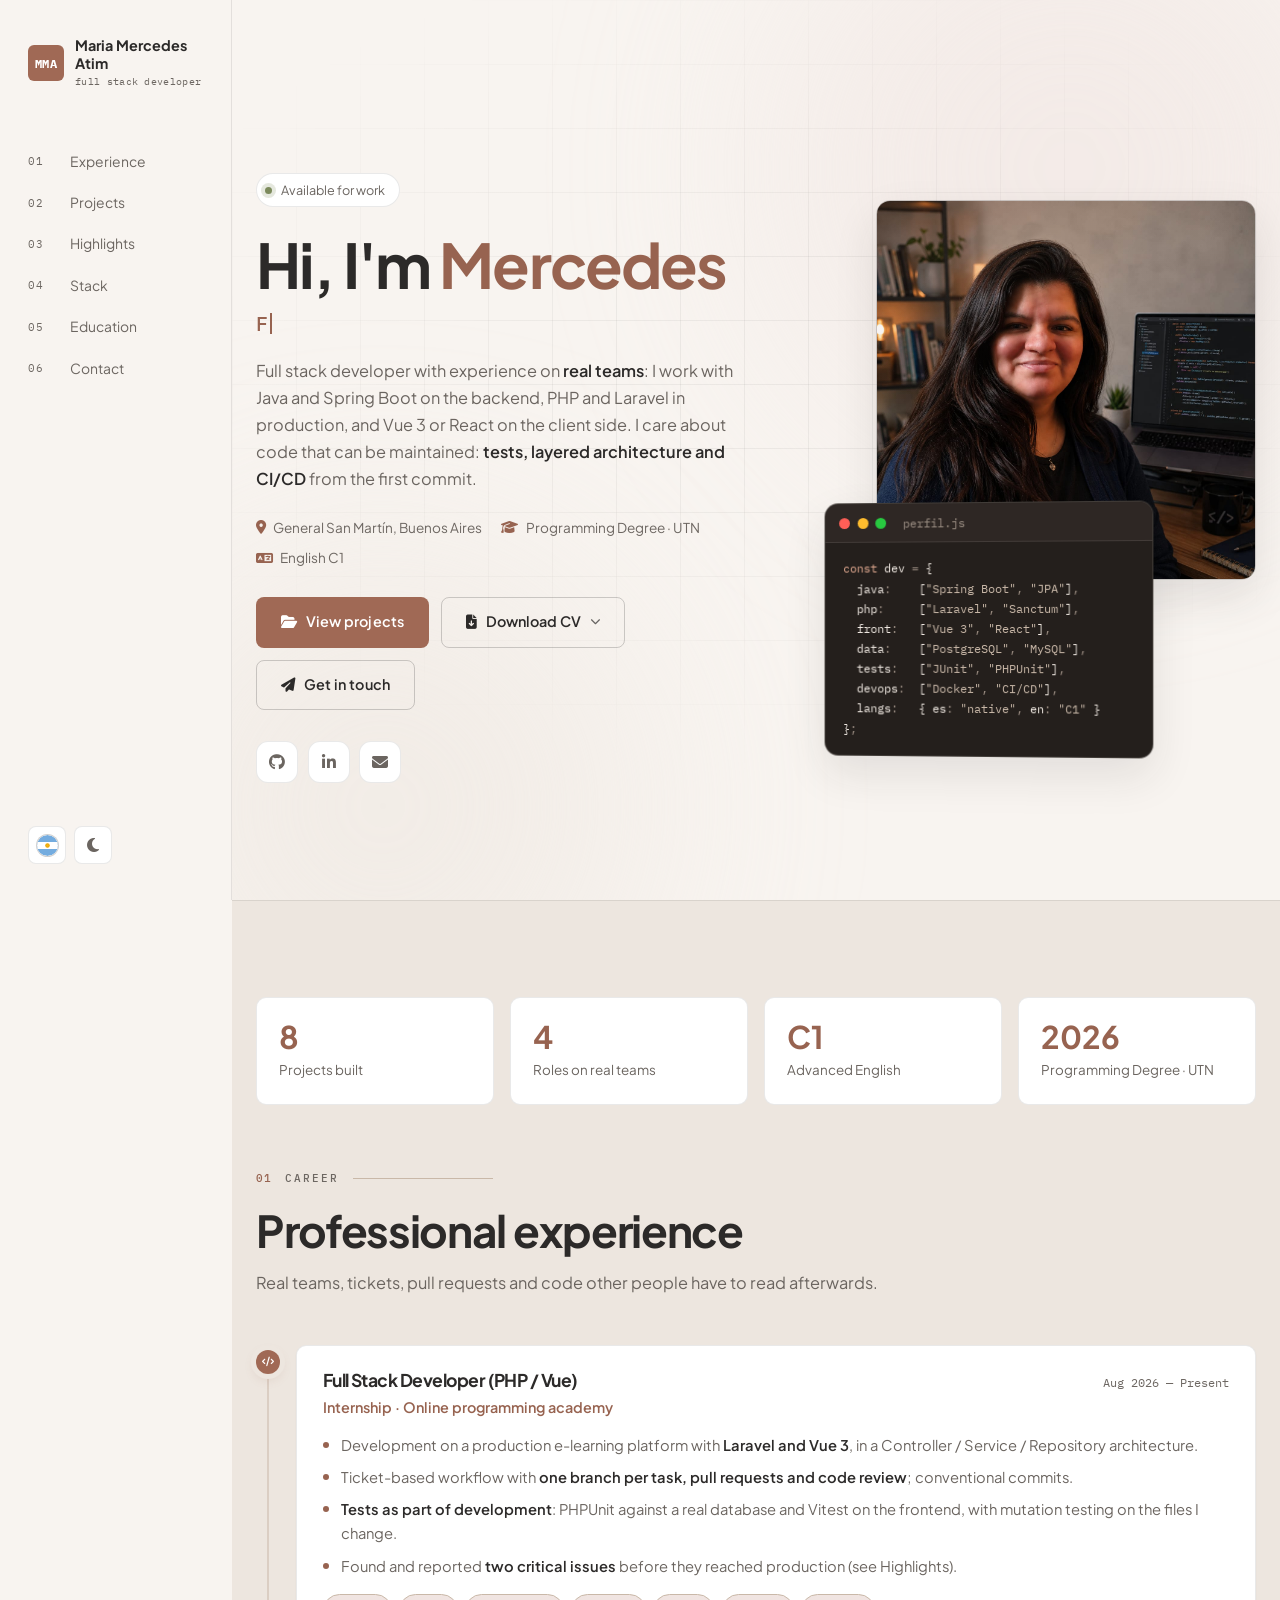
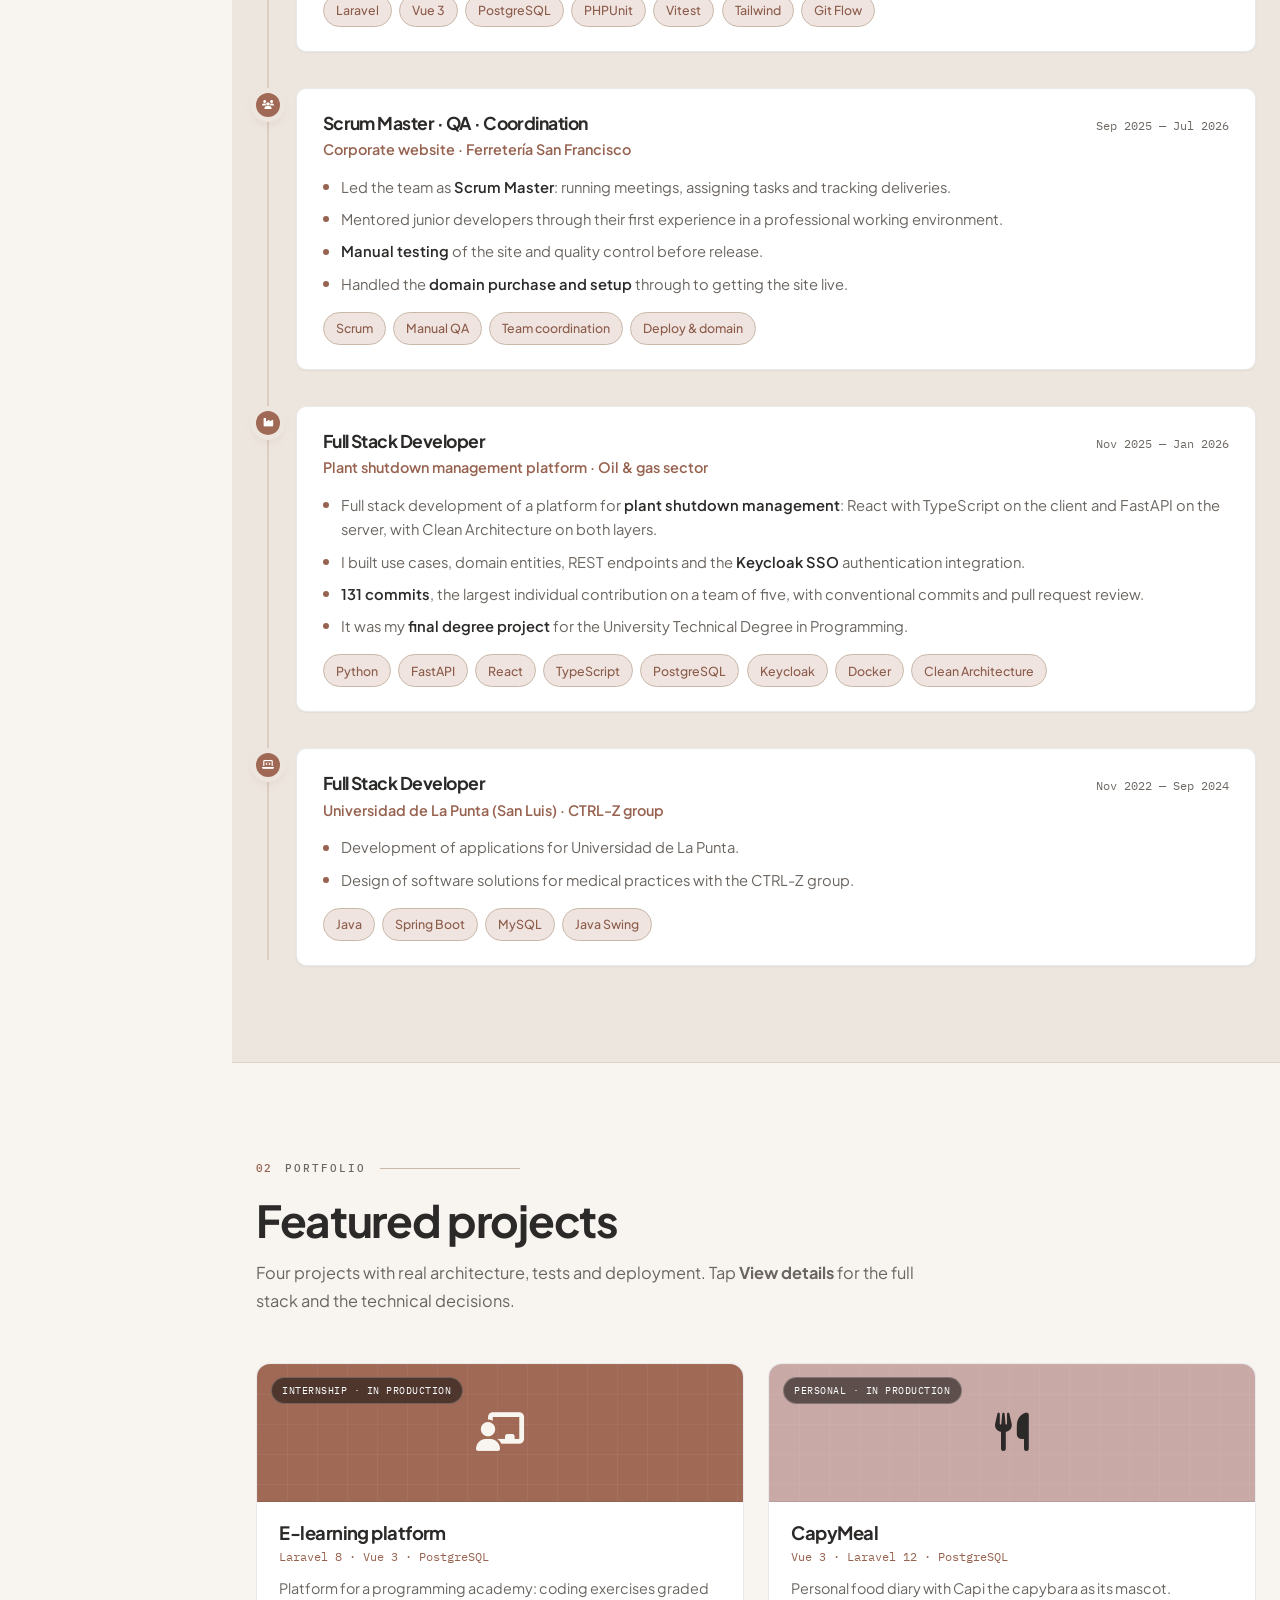
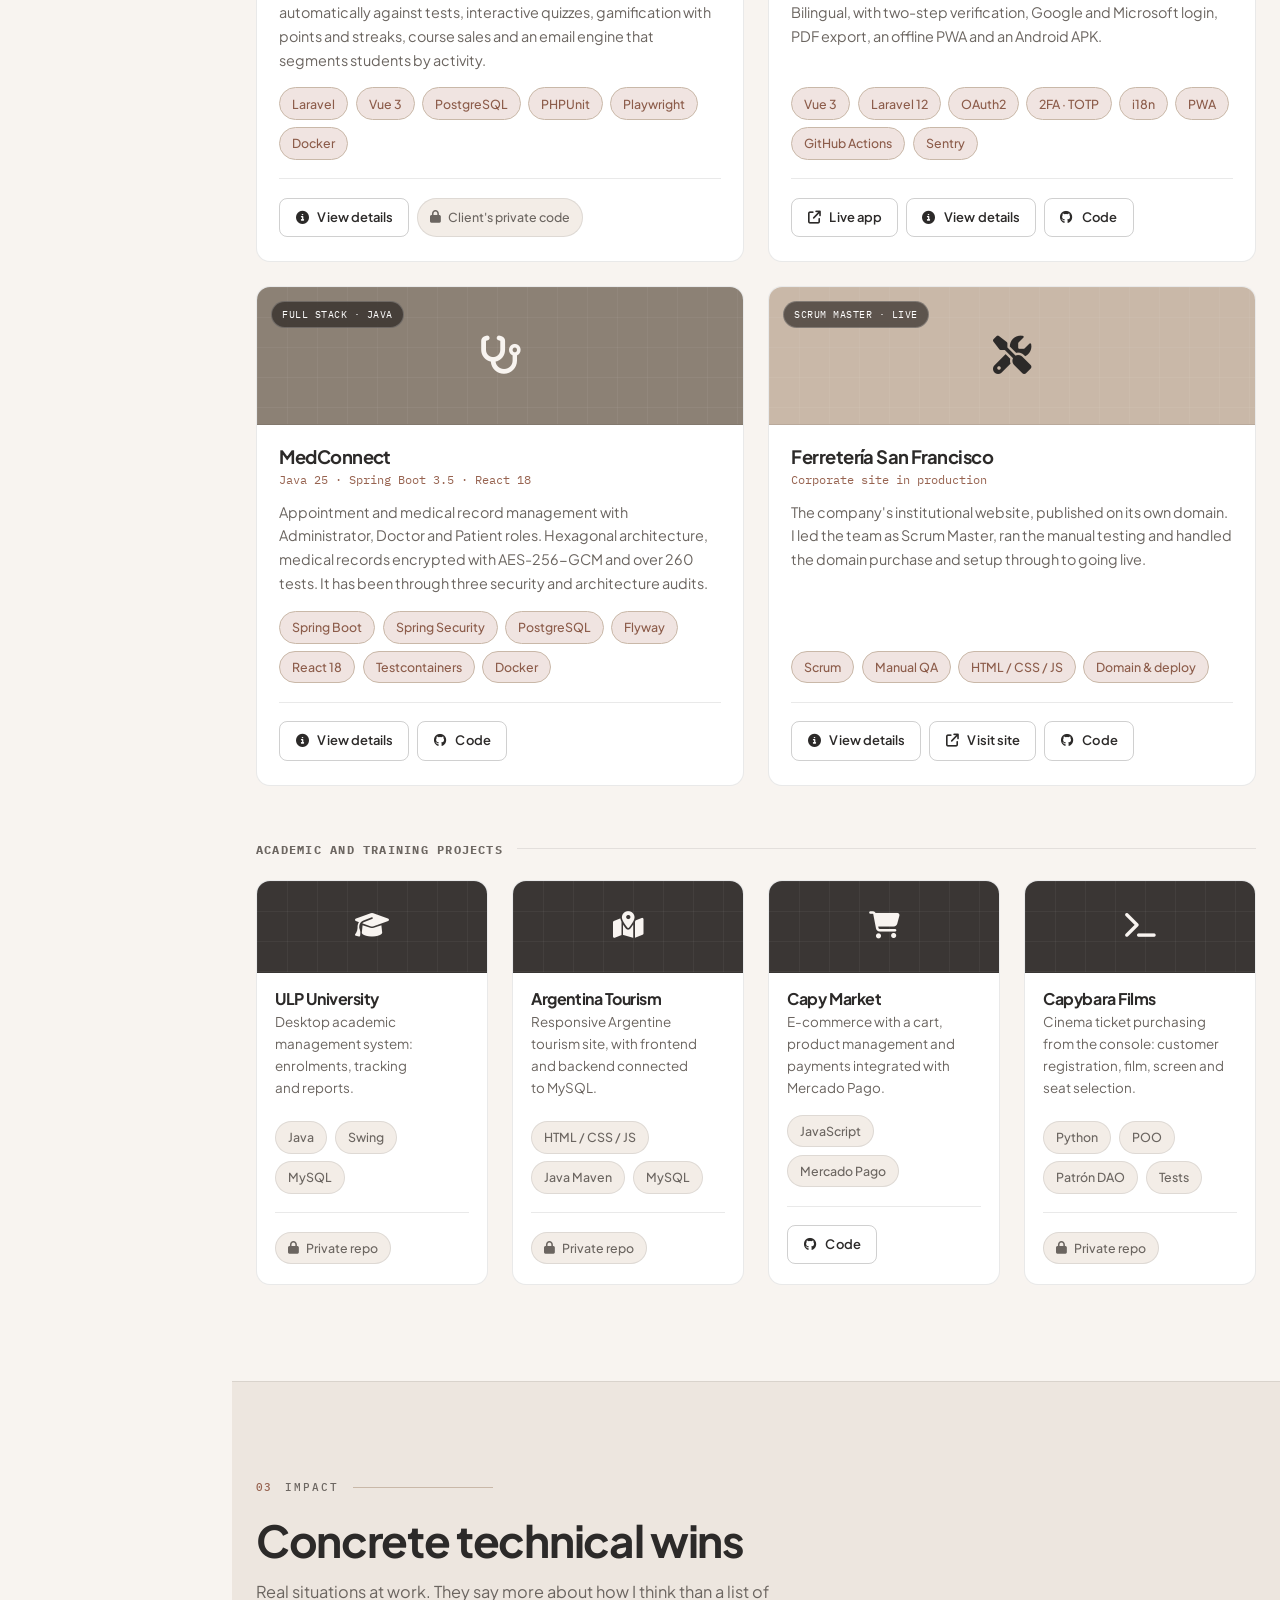
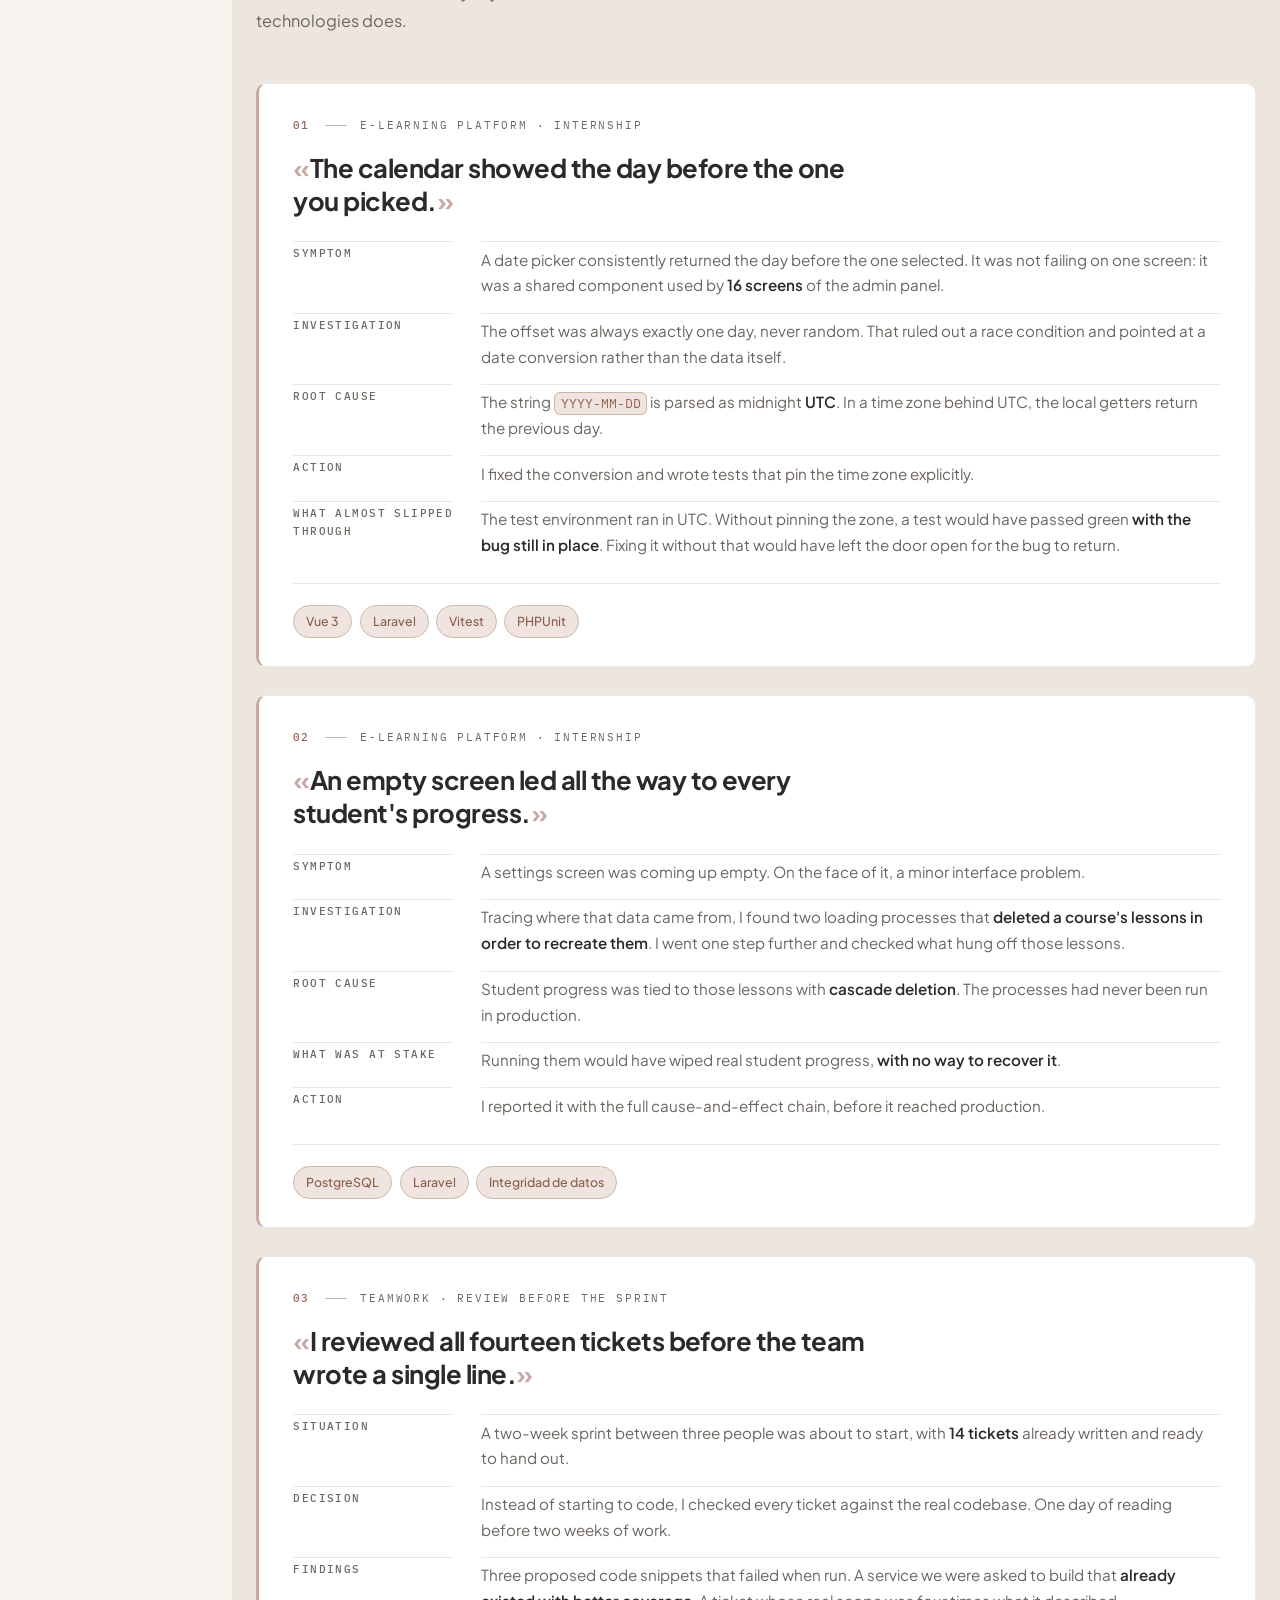
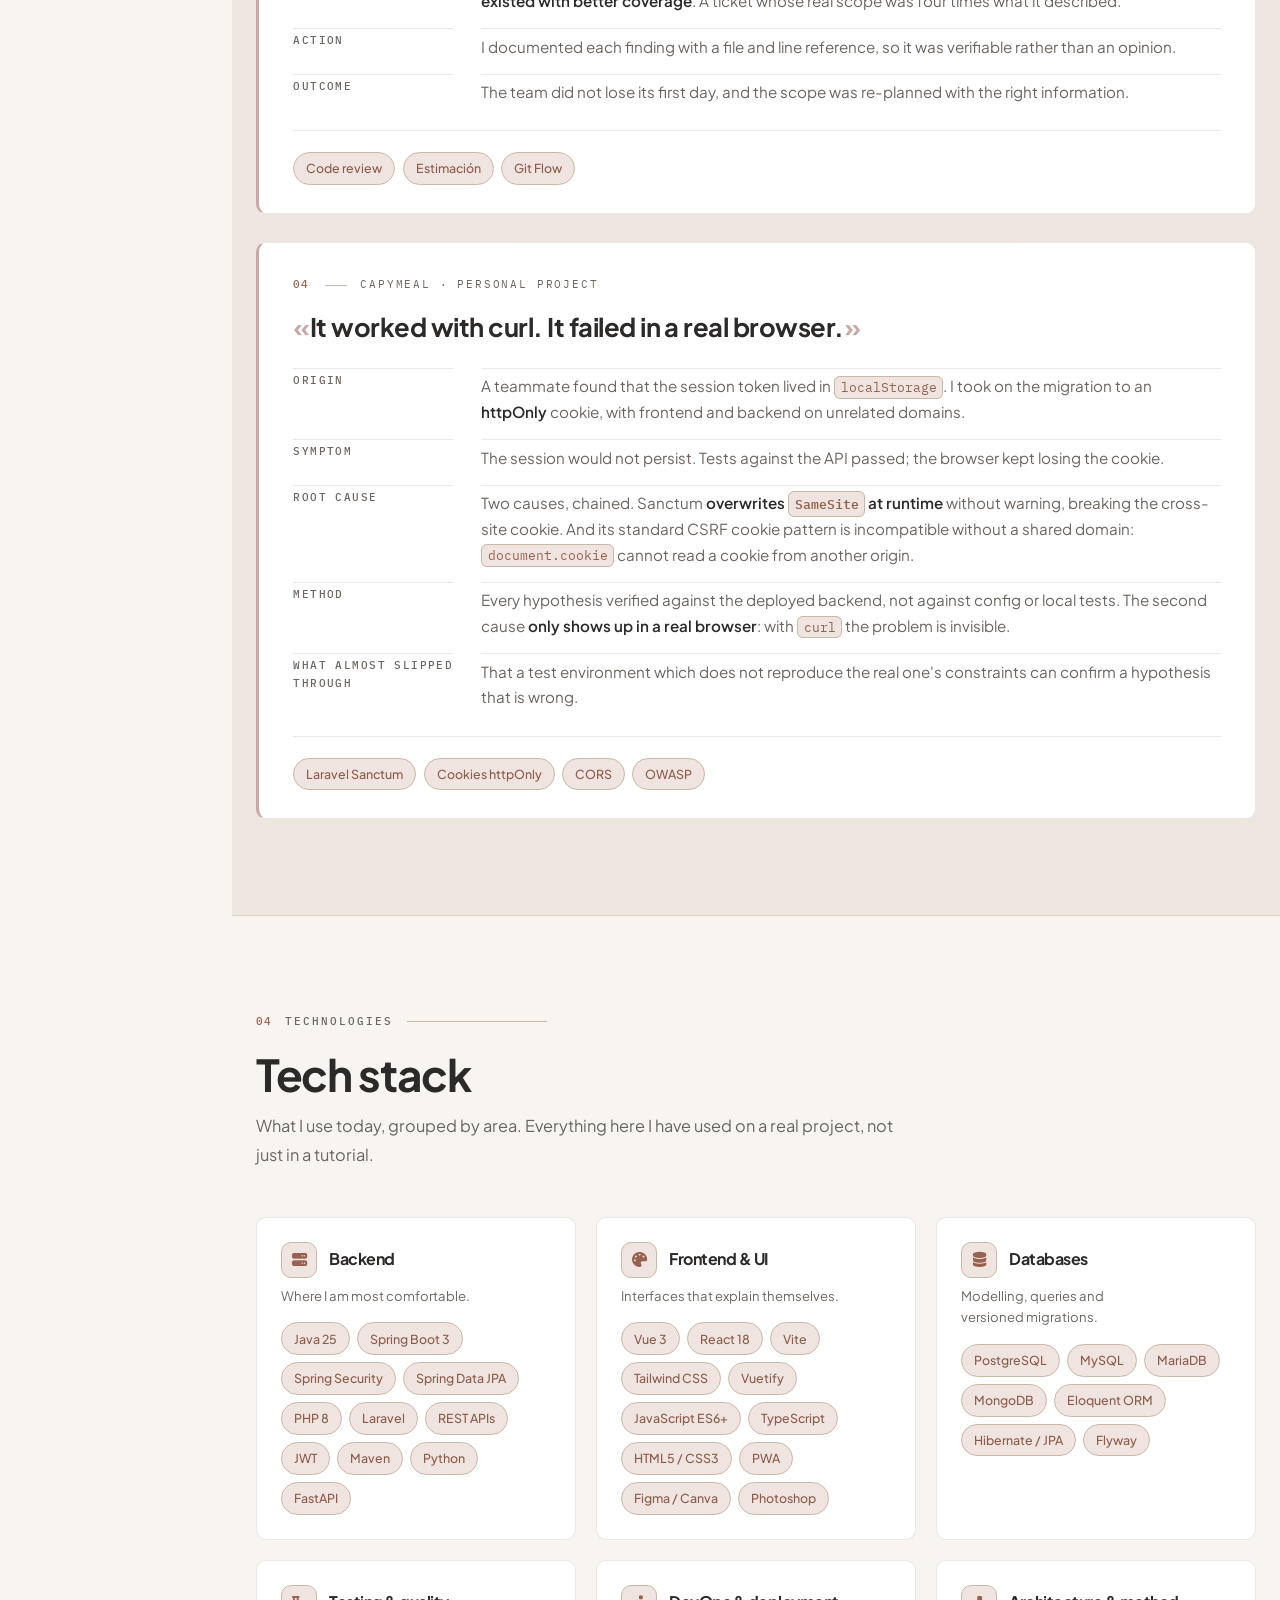
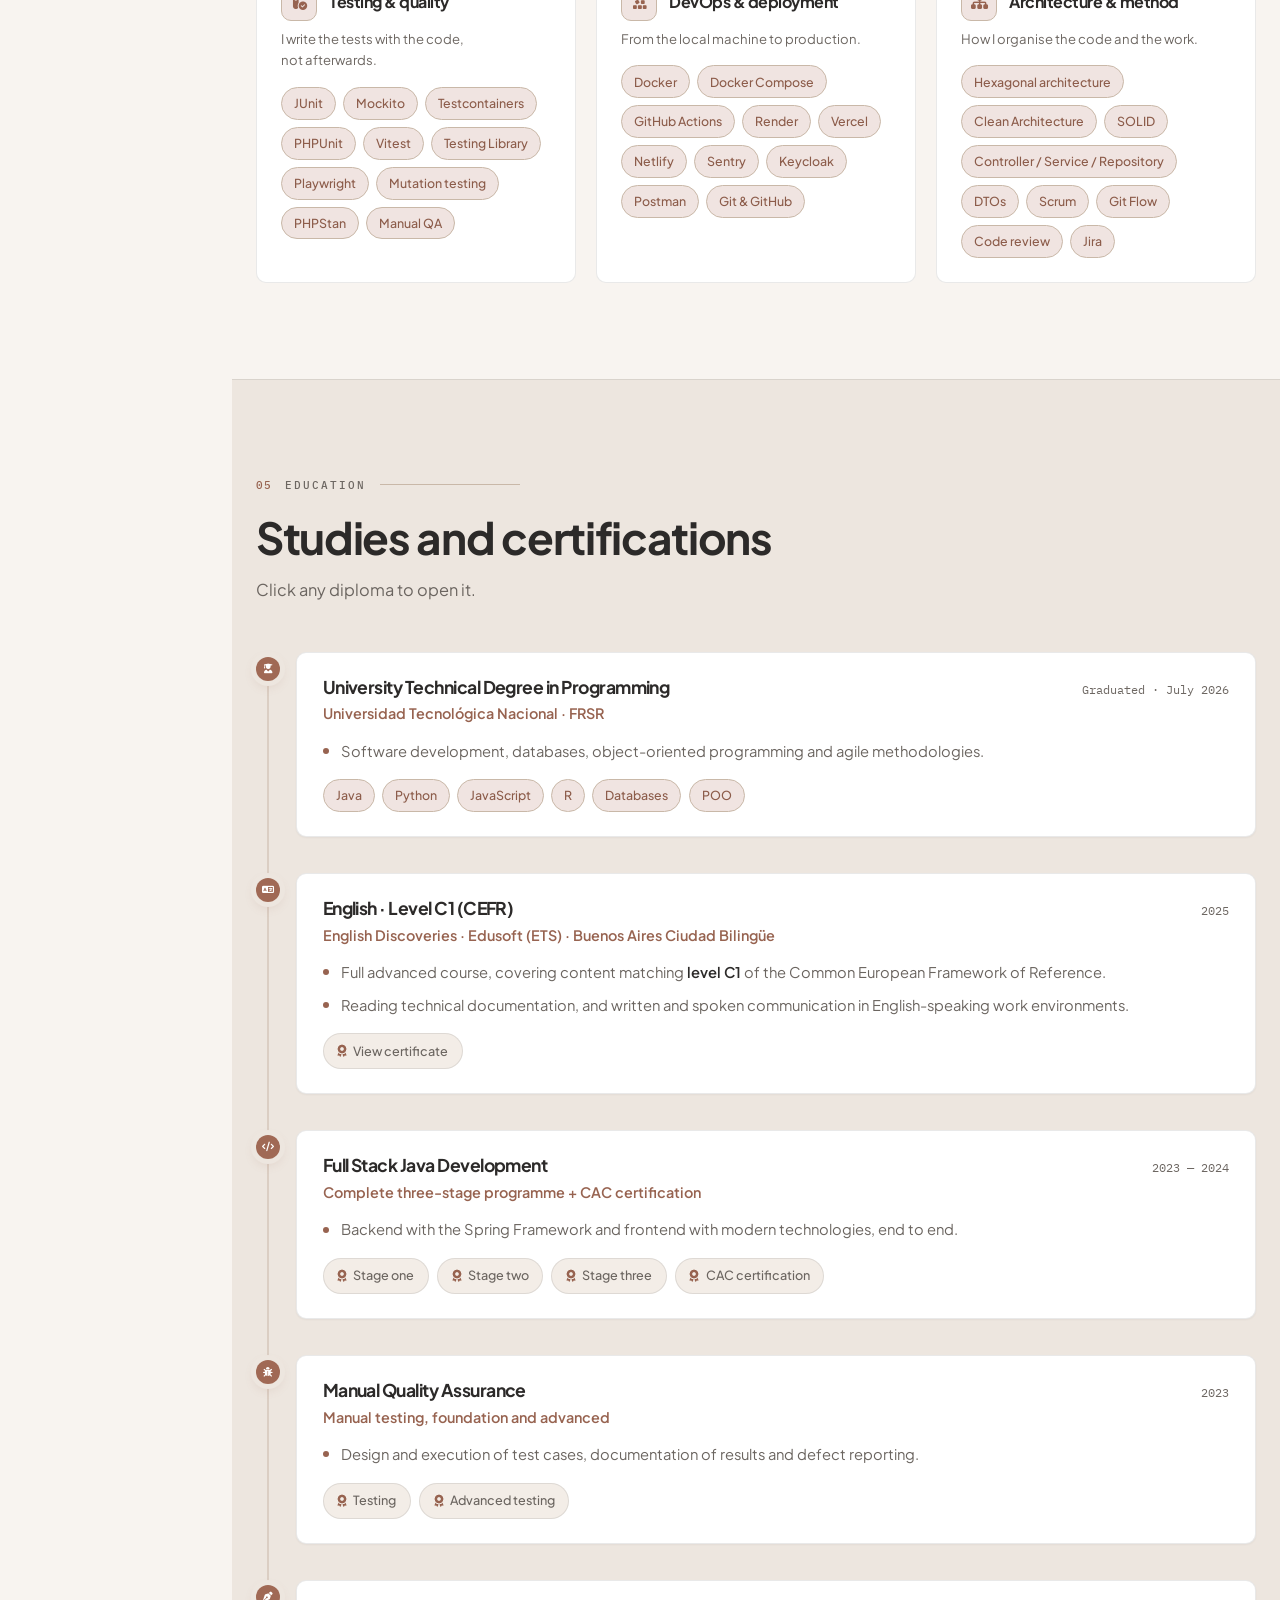
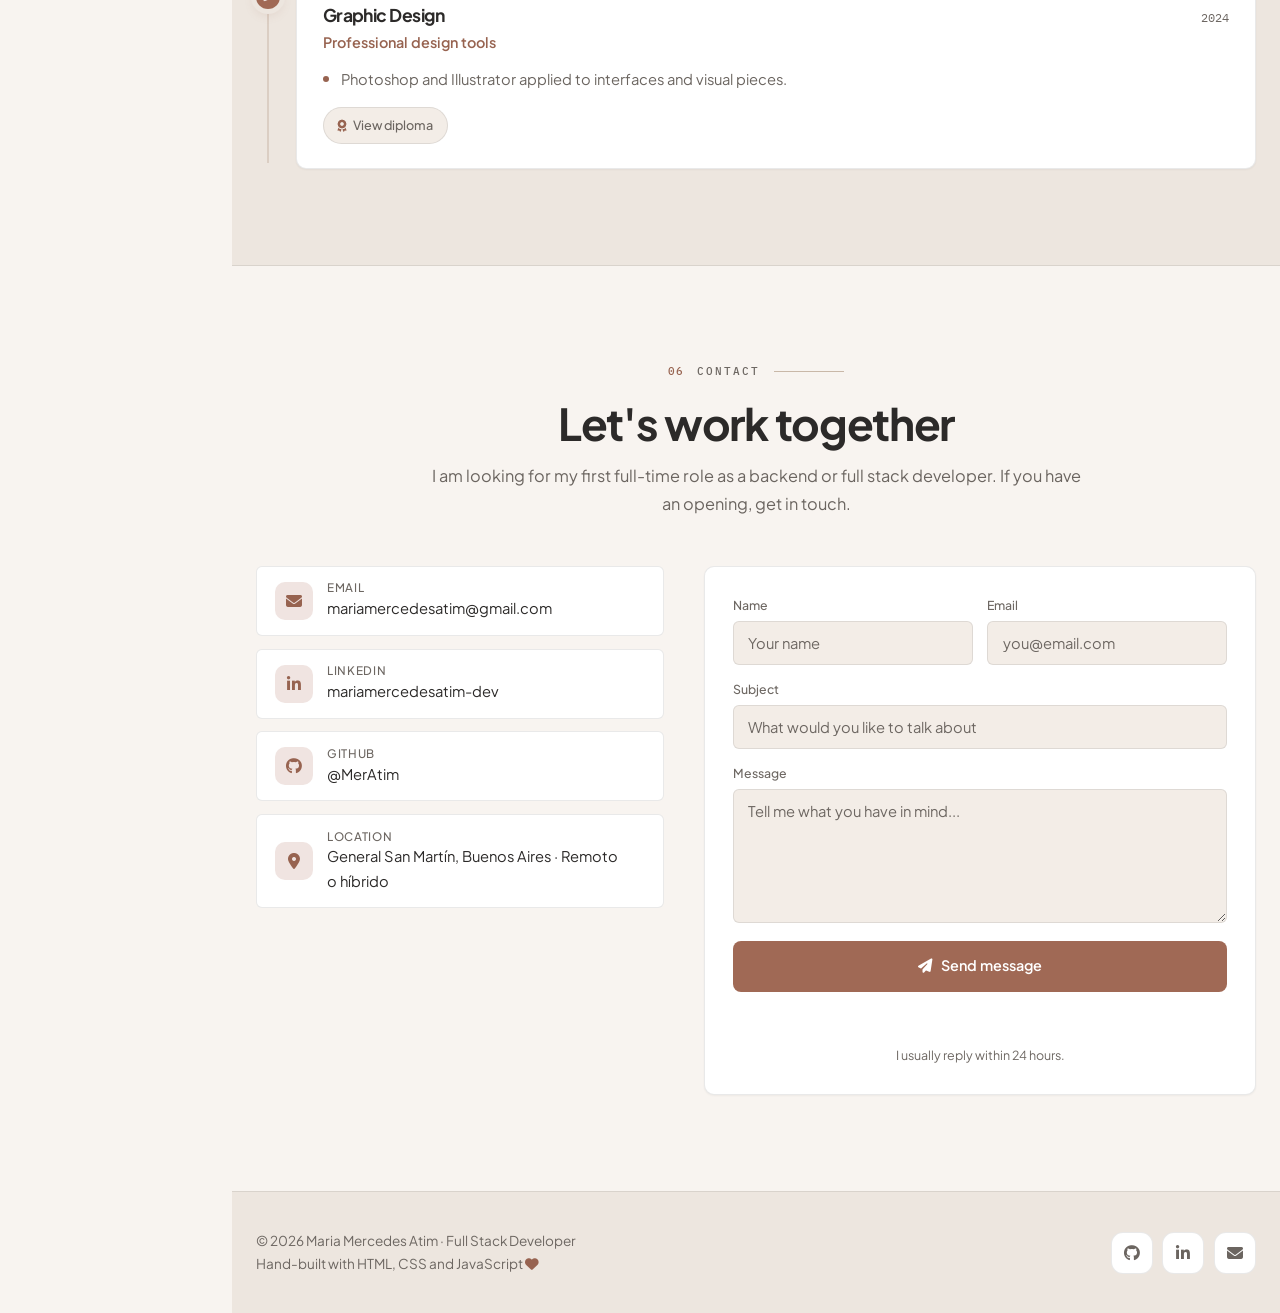
==== commit dd732ed9: "Actualiza MedConnect con la re-auditoría y el salto a Java 25 - Stack real: Java 25 y Spring Boot 3." ====
--- a/index.html
+++ b/index.html
@@ -426,11 +426,11 @@
             </div>
             <div class="pcard__body">
               <h3 data-i18n="t092">MedConnect</h3>
-              <p class="pcard__tagline" data-i18n="t137">Java 17 · Spring Boot 3.2 · React 18</p>
+              <p class="pcard__tagline" data-i18n="t137">Java 25 · Spring Boot 3.5 · React 18</p>
               <p class="pcard__desc" data-i18n="t141">
                 Gestión de turnos e historias clínicas con roles de Administrador, Médico y
-                Paciente. Arquitectura hexagonal, autenticación JWT en cookie httpOnly e
-                historia clínica cifrada AES-256-GCM en base de datos.
+                Paciente. Arquitectura hexagonal, historia clínica cifrada AES-256-GCM y más de
+                260 tests. Pasó por tres auditorías de seguridad y arquitectura.
               </p>
               <div class="chips">
                 <span class="chip">Spring Boot</span>
@@ -701,7 +701,7 @@
             </div>
             <p class="stack__note" data-i18n="t147">Donde más cómoda me siento.</p>
             <div class="chips">
-              <span class="chip">Java 17</span>
+              <span class="chip">Java 25</span>
               <span class="chip">Spring Boot 3</span>
               <span class="chip">Spring Security</span>
               <span class="chip">Spring Data JPA</span>
@@ -1112,27 +1112,38 @@
 
       <h4 data-i18n="t060">Funcionalidades</h4>
       <ul>
-        <li data-i18n="t064"><strong>Turnos:</strong> alta (solo Administrador), listado paginado y filtrable, y cambio de estado con reglas por rol.</li>
-        <li data-i18n="t065"><strong>Médicos y pacientes:</strong> alta, edición y baja, con directorios acotados por rol — un Médico solo ve a sus propios pacientes.</li>
-        <li data-i18n="t066"><strong>Historia clínica:</strong> registros cargados por el Médico y exportación a texto por el Administrador. El contenido se guarda <strong>cifrado con AES-256-GCM</strong>, no en texto plano.</li>
+        <li data-i18n="t064"><strong>Turnos:</strong> alta (solo Administrador), listado paginado y filtrable, y cambio de estado con reglas por rol. Ni el médico ni el paciente pueden quedar con dos turnos a la misma hora.</li>
+        <li data-i18n="t065"><strong>Médicos y pacientes:</strong> alta, edición y baja, con directorios acotados por rol — un Médico solo ve a sus propios pacientes. No se puede dar de baja a nadie con turnos futuros agendados.</li>
+        <li data-i18n="t066"><strong>Historia clínica:</strong> registros cargados por el Médico y exportación a texto por el Administrador. Solo se habilita con un turno real, ya ocurrido y no cancelado, y el contenido se guarda <strong>cifrado con AES-256-GCM</strong>, no en texto plano.</li>
         <li data-i18n="t067"><strong>Cuentas de acceso</strong> separadas de las fichas, vinculadas por email, con la unicidad forzada a nivel de base de datos.</li>
+        <li data-i18n="mc01"><strong>Sesiones revocables:</strong> cerrar sesión o cambiar la contraseña invalida los JWT ya emitidos, en lugar de dejarlos vivos hasta que vencen.</li>
+        <li data-i18n="mc02"><strong>API REST versionada</strong> bajo <code>/api/v1</code> y documentada con Swagger / OpenAPI.</li>
         <li data-i18n="t068"><strong>Health checks</strong> expuestos con Spring Boot Actuator para chequeos de liveness y readiness de un orquestador.</li>
       </ul>
 
       <h4 data-i18n="t061">Stack</h4>
       <ul>
-        <li data-i18n="t069"><strong>Backend:</strong> Java 17, Spring Boot 3.2, Spring Security con JWT en cookie httpOnly, Spring Data JPA, PostgreSQL, Flyway, Springdoc OpenAPI, JJWT y JaCoCo.</li>
-        <li data-i18n="t070"><strong>Frontend:</strong> React 18, Vite y Tailwind CSS.</li>
-        <li data-i18n="t071"><strong>Testing:</strong> JUnit, Mockito y Testcontainers en backend (integración contra PostgreSQL real); Vitest y React Testing Library en frontend.</li>
+        <li data-i18n="t069"><strong>Backend:</strong> Java 25, Spring Boot 3.5, Spring Security con JWT en cookie httpOnly, Spring Data JPA, PostgreSQL, Flyway, Springdoc OpenAPI, JJWT y JaCoCo.</li>
+        <li data-i18n="t070"><strong>Frontend:</strong> React 18, Vite y Tailwind CSS, organizado en componentes por sección y hooks de datos propios.</li>
+        <li data-i18n="t071"><strong>Testing:</strong> <strong>más de 260 tests</strong> con JUnit, Mockito y Testcontainers en backend (integración contra PostgreSQL real); Vitest y React Testing Library en frontend.</li>
         <li data-i18n="t072"><strong>Infra:</strong> Docker con multi-stage builds e imágenes non-root, Docker Compose orquestando backend, frontend y base de datos con healthchecks reales entre servicios, y GitHub Actions corriendo build y tests en cada push y PR.</li>
       </ul>
 
       <h4 data-i18n="t062">Decisiones de arquitectura</h4>
       <ul>
         <li data-i18n="t073"><strong>Arquitectura hexagonal:</strong> dominio, casos de uso, infraestructura y adaptadores REST separados, siguiendo principios SOLID.</li>
+        <li data-i18n="mc03"><strong>Value Objects</strong> en el dominio (Email, DNI) que validan su propio formato, y reglas de negocio como métodos del modelo (por ejemplo, <code>Turno.habilitaHistoriaClinica()</code>) en vez de repetirlas en cada servicio.</li>
         <li data-i18n="t074">Migraciones de base de datos versionadas con Flyway.</li>
         <li data-i18n="t075">Git Flow simplificado y commits atómicos y convencionales.</li>
         <li data-i18n="t076">Variables sensibles fuera del código, sin secretos hardcodeados.</li>
+      </ul>
+
+      <h4 data-i18n="t042">Lo más interesante que resolví</h4>
+      <ul>
+        <li data-i18n="mc04">Una re-auditoría de seguridad, arquitectura, tests y frontend encontró <strong>32 hallazgos</strong>. Resolví los 4 críticos, los 8 altos y los 16 medios, y verifiqué cada arreglo contra PostgreSQL real, no solo con tests.</li>
+        <li data-i18n="mc05">El más serio: un médico podía agendar un turno, cancelarlo y aun así escribir un diagnóstico, quedándose con <strong>acceso permanente a la historia clínica</strong> del paciente. Lo cerré con una regla del dominio que exige un turno real, ya ocurrido y no cancelado.</li>
+        <li data-i18n="mc06">Al introducir DNI como Value Object encontré un bug silencioso: una comparación de <code>String</code> contra el tipo nuevo compilaba sin error pero daba siempre <code>false</code>, y habría roto la búsqueda de pacientes al otorgar un turno.</li>
+        <li data-i18n="mc07">Actualicé a <strong>Java 25 y Spring Boot 3.5.16</strong>, cerrando dos CVE de la cadena de dependencias, una de las cuales podía hacer desaparecer los headers de seguridad.</li>
       </ul>
 
       <div class="pd__actions">
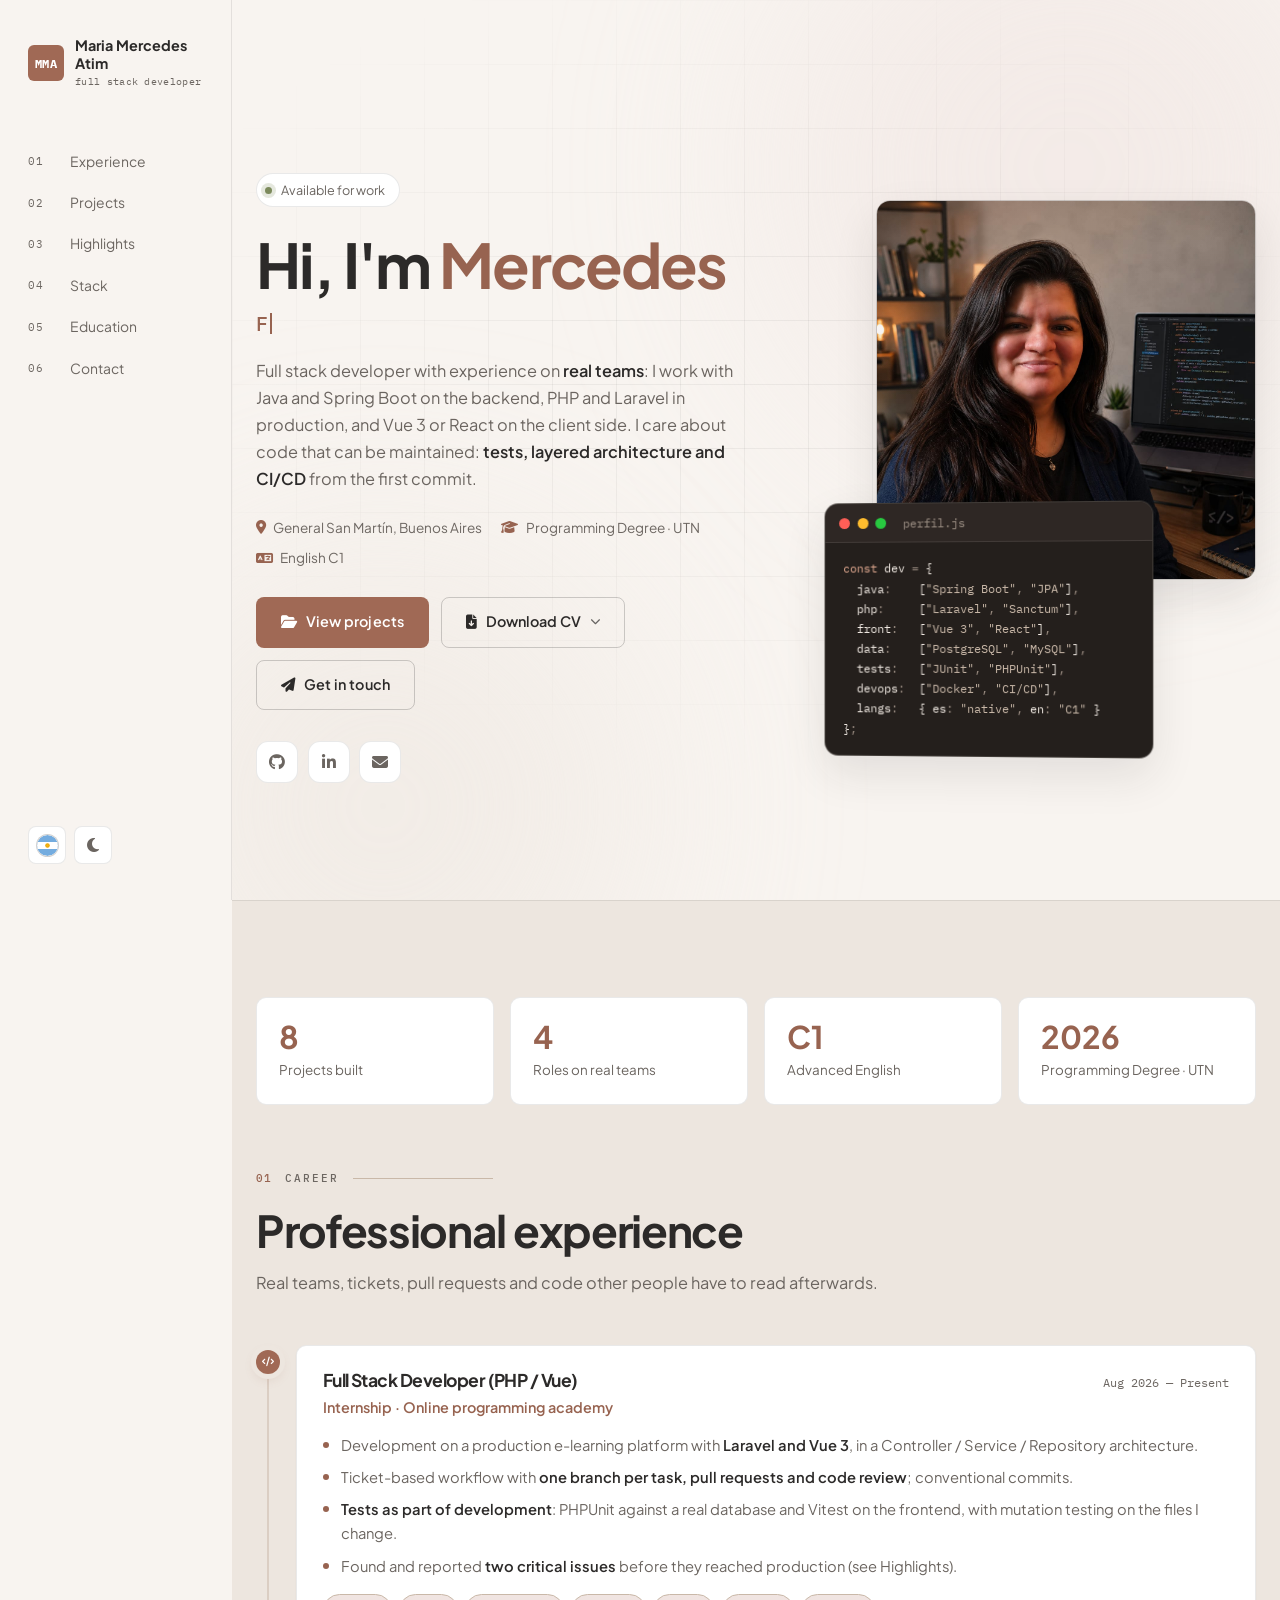
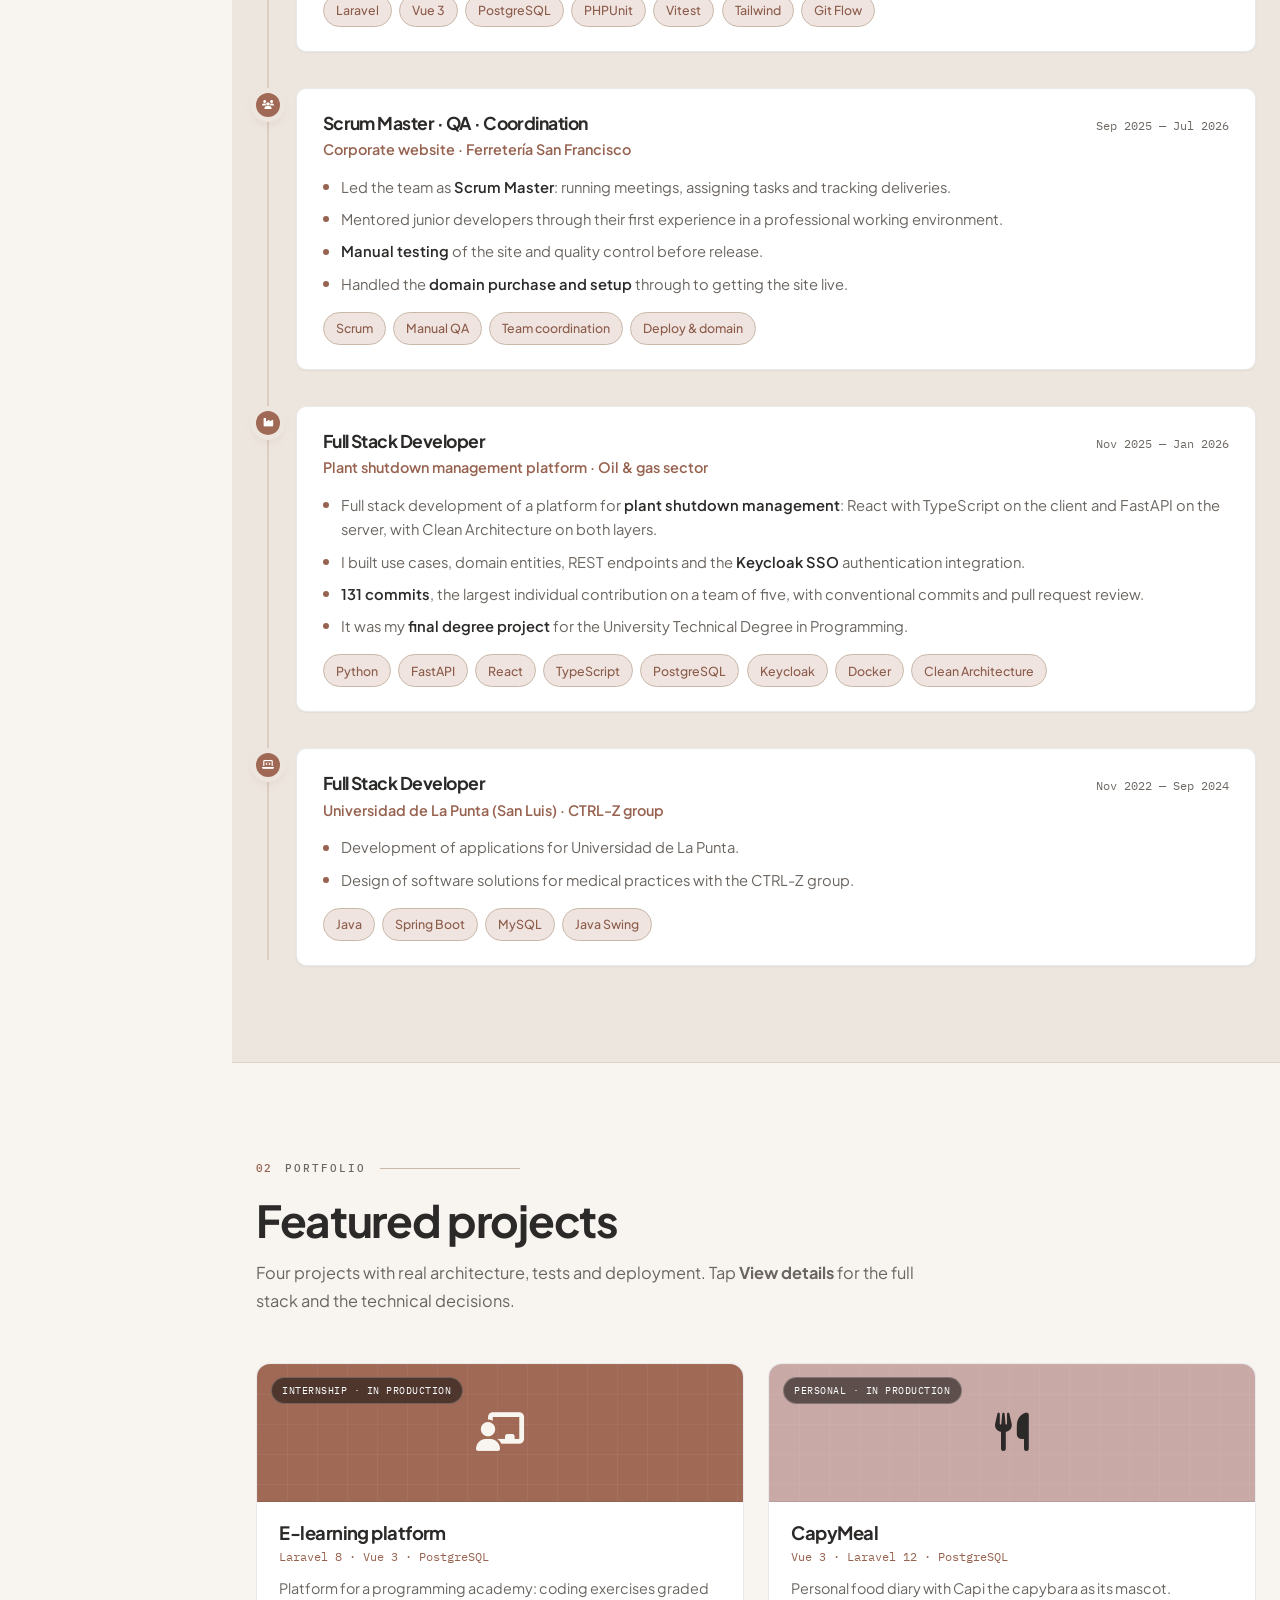
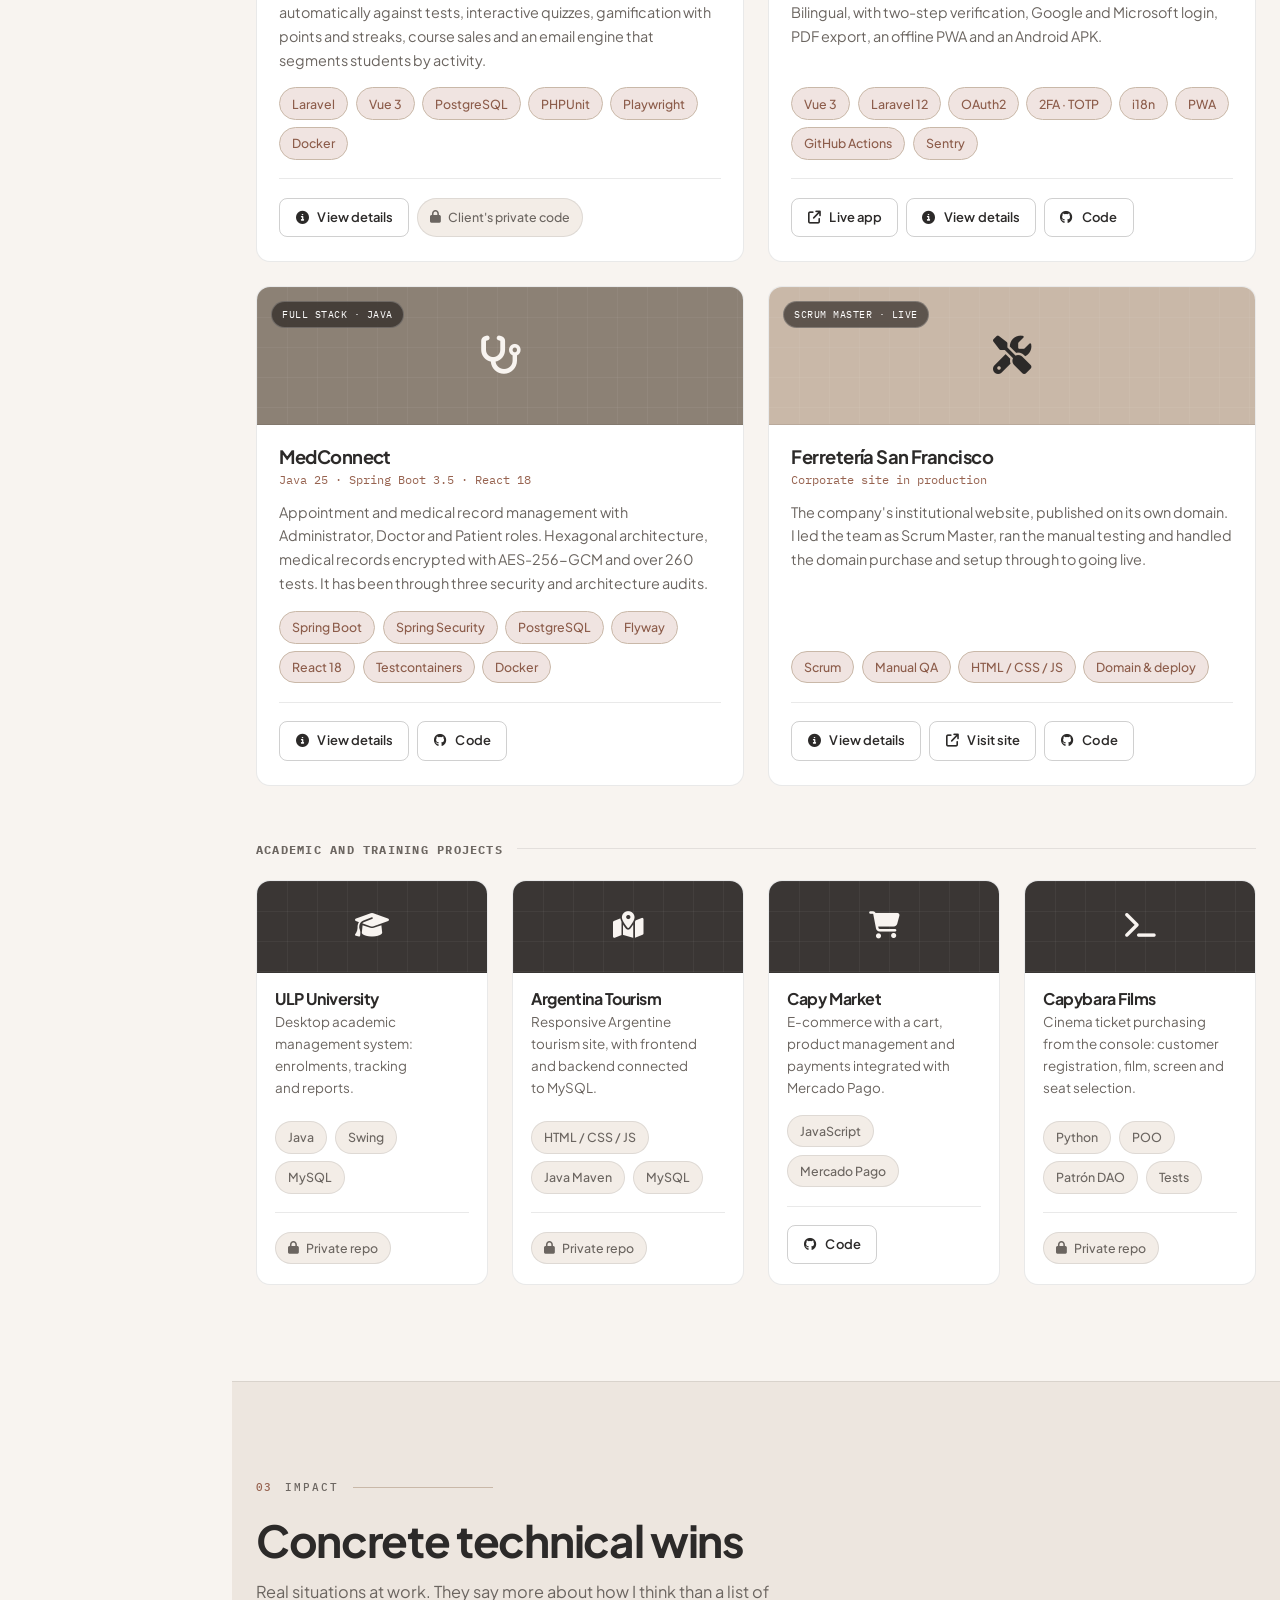
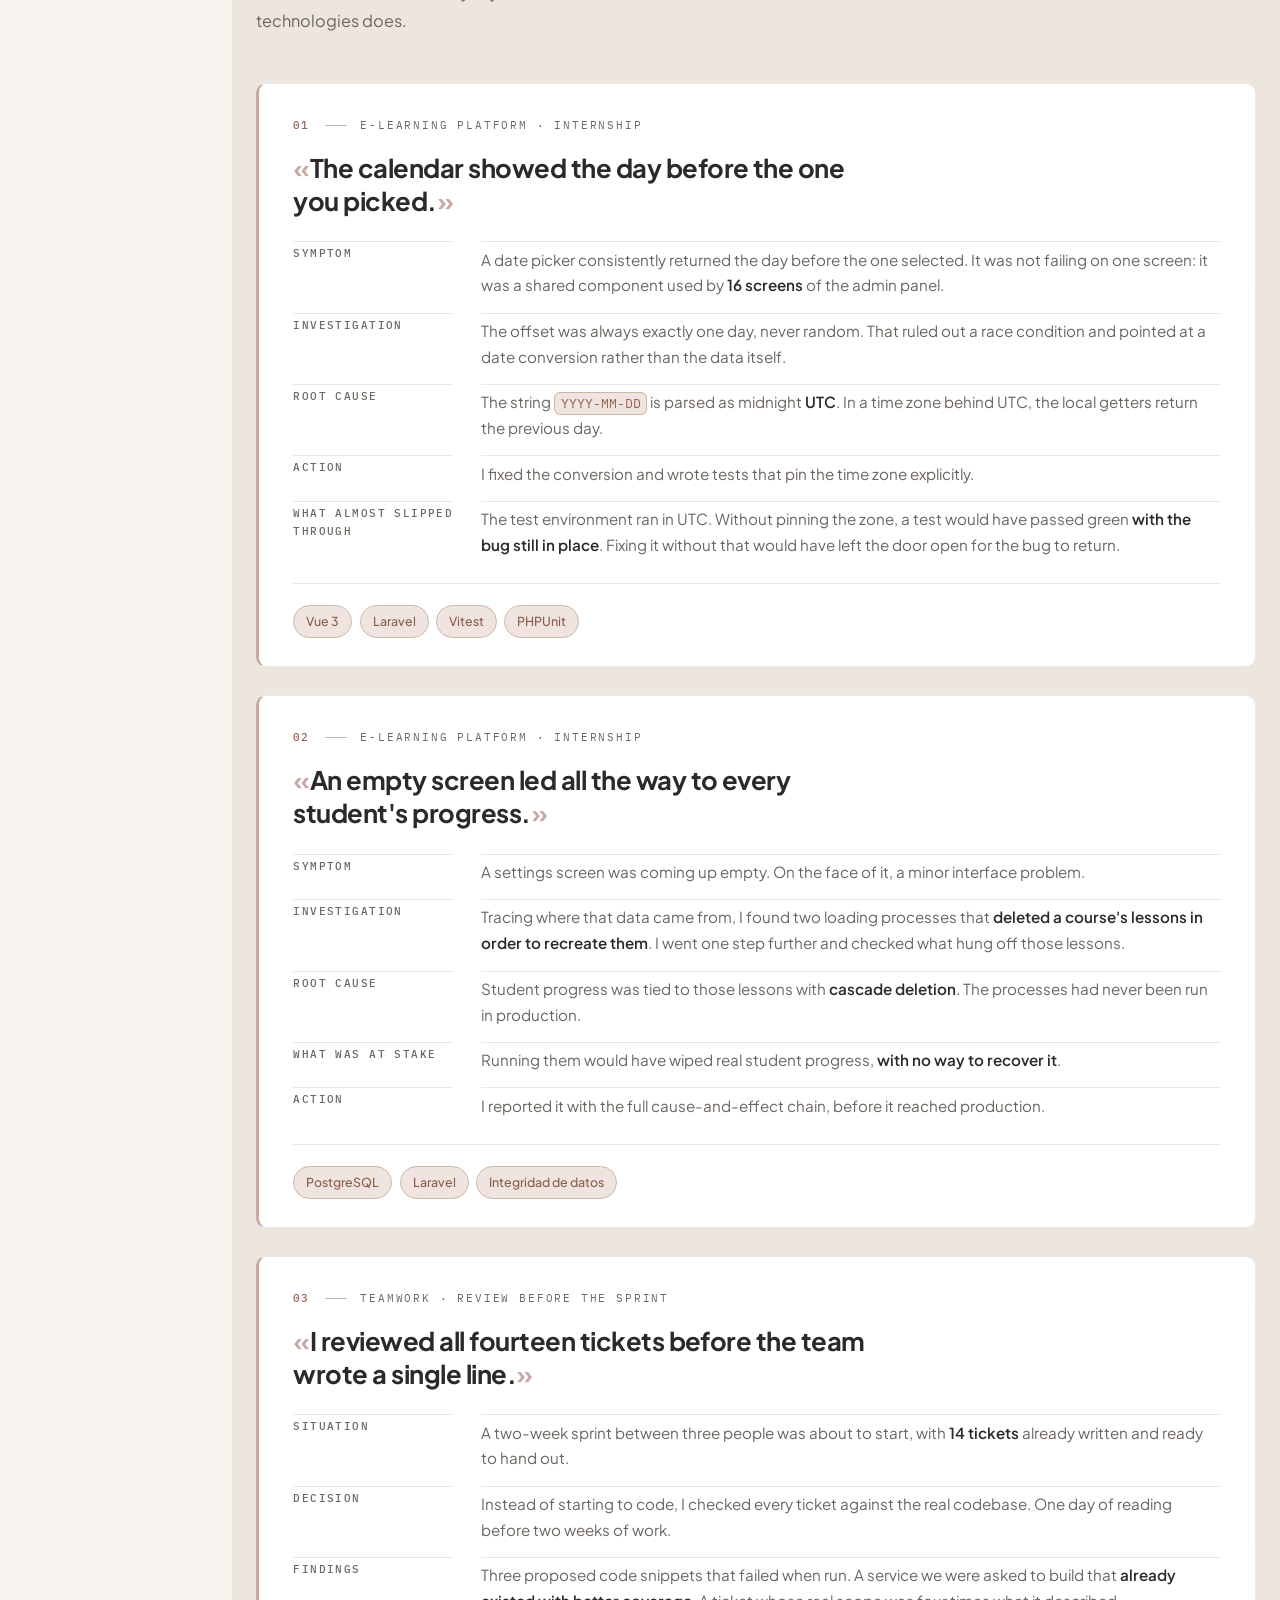
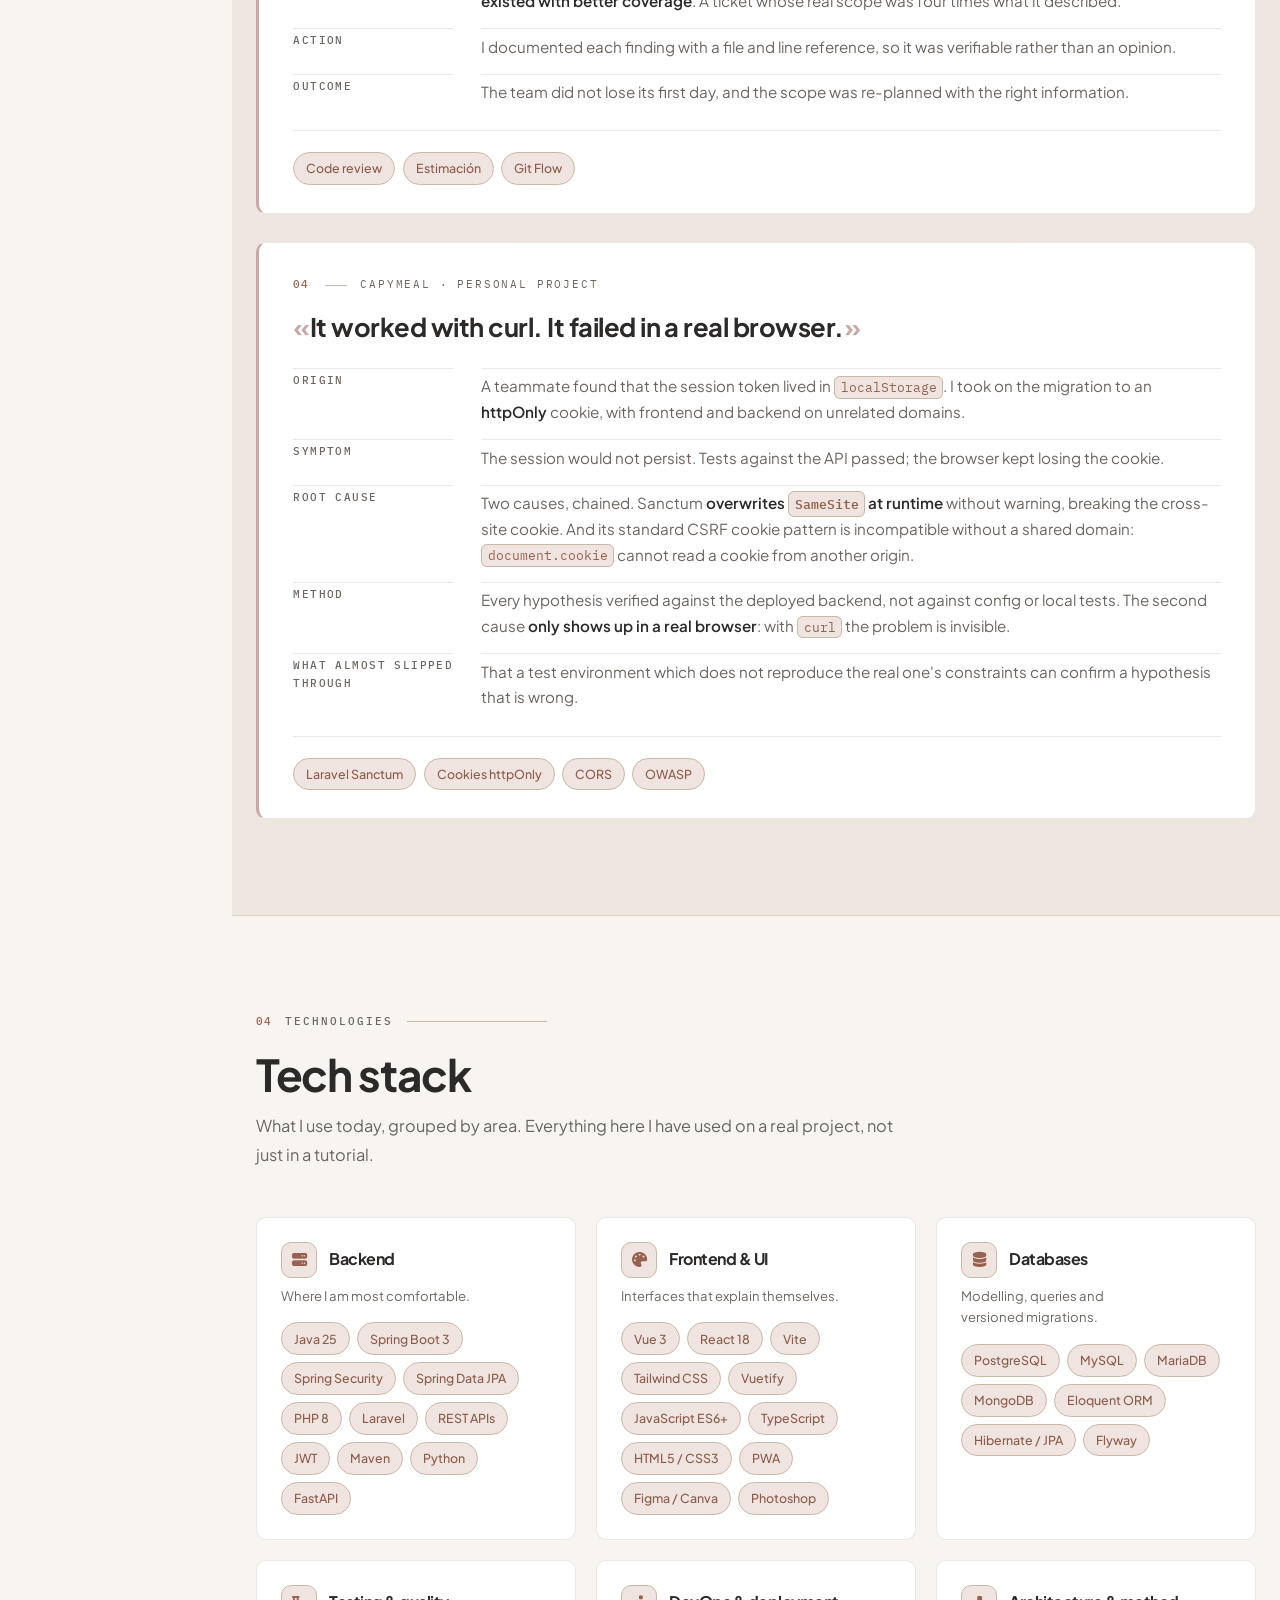
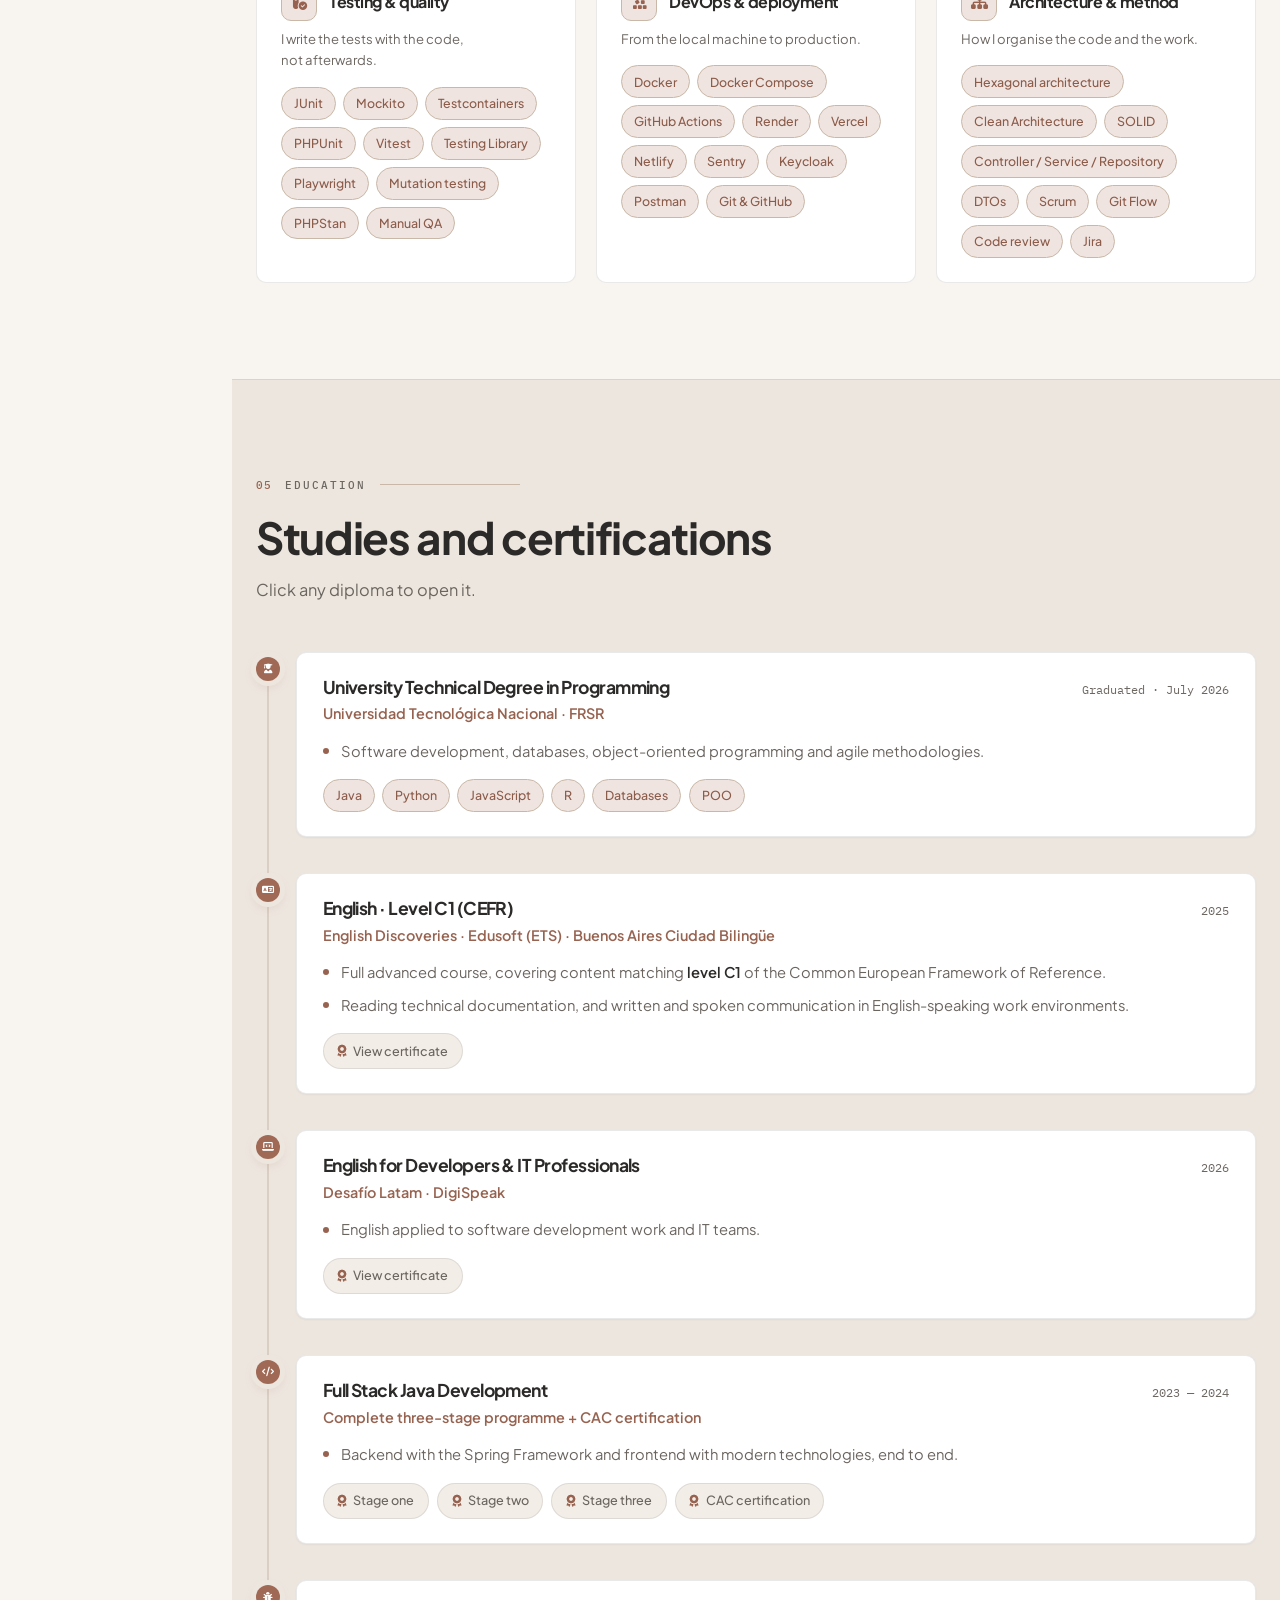
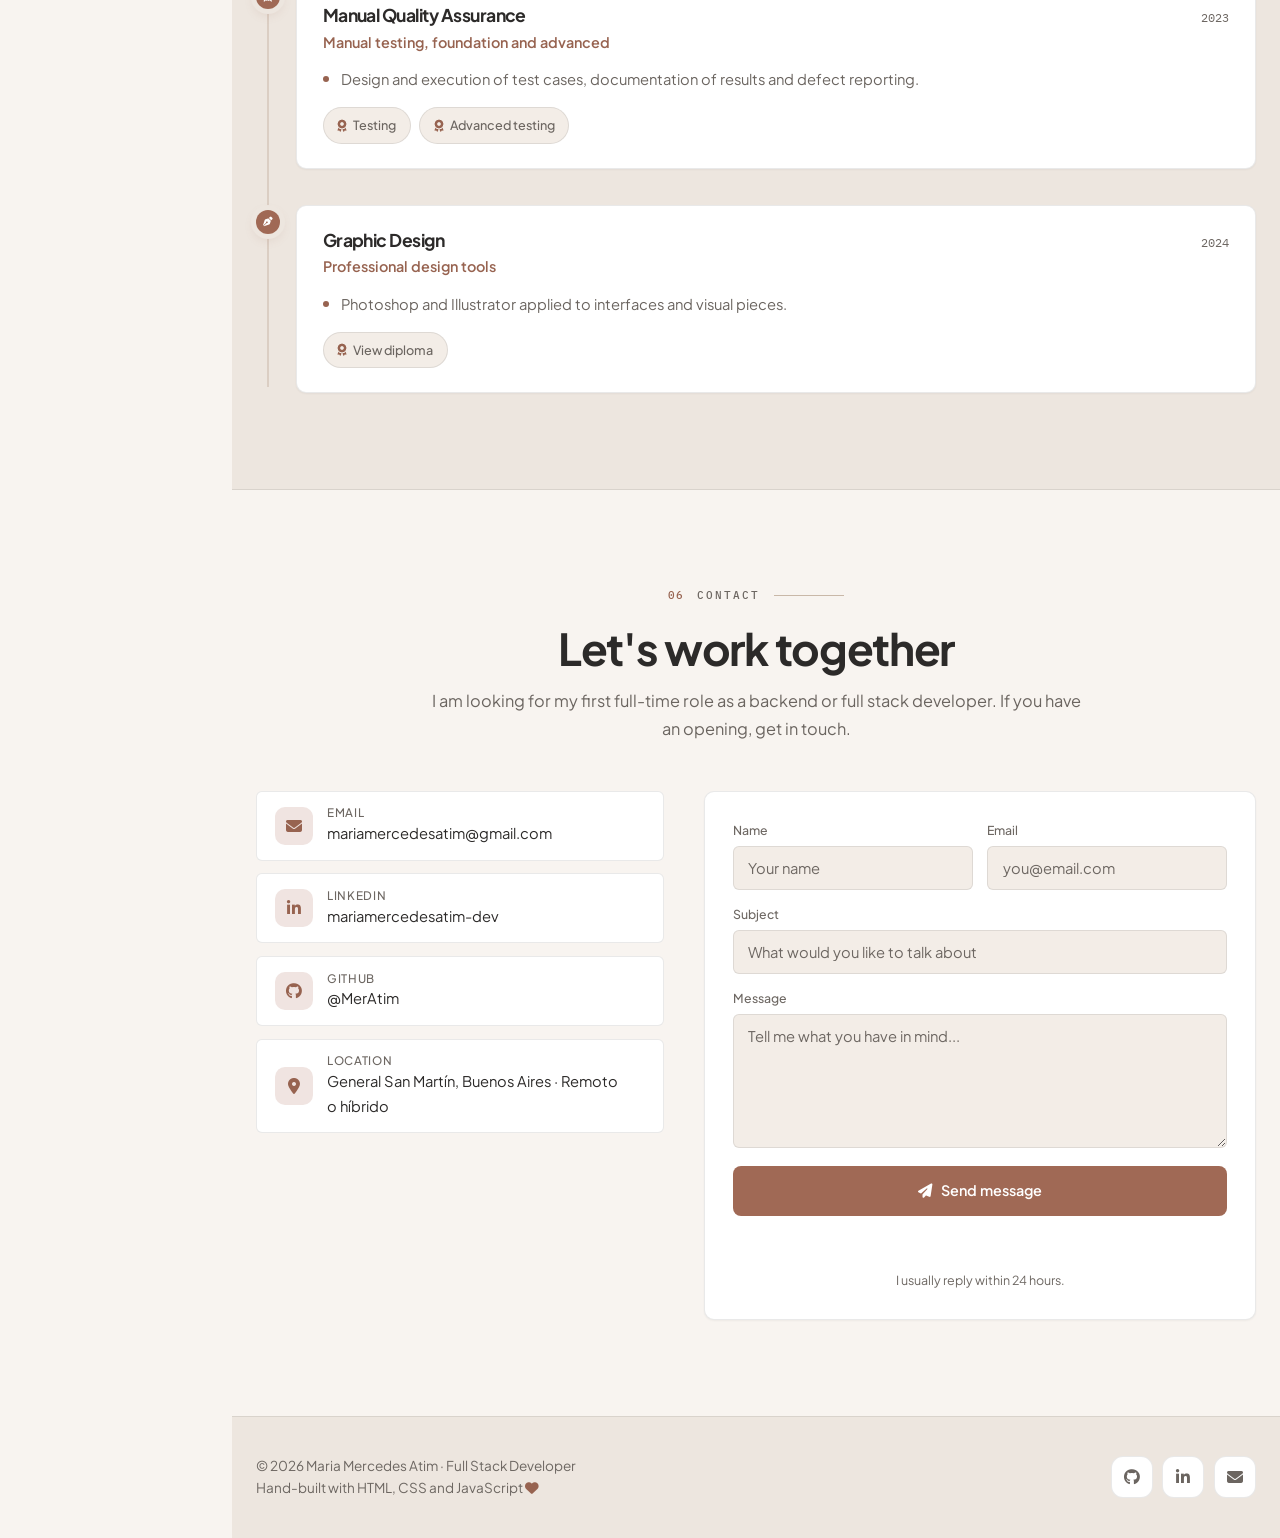
==== commit fcdc7b51: "Agrega el certificado English for Developers & IT Professionals Suma la entrada en Estudios y certif" ====
--- a/index.html
+++ b/index.html
@@ -866,6 +866,23 @@
           </article>
 
           <article class="tl-item reveal">
+            <span class="tl-item__dot"><i class="fas fa-laptop-code"></i></span>
+            <div class="card">
+              <div class="tl-head">
+                <h3>English for Developers &amp; IT Professionals</h3>
+                <span class="tl-date">2026</span>
+              </div>
+              <p class="tl-org">Desafío Latam · DigiSpeak</p>
+              <ul class="tl-list">
+                <li data-i18n="ed01">Inglés aplicado al trabajo en desarrollo de software y en equipos de IT.</li>
+              </ul>
+              <div class="certs">
+                <button class="cert-btn js-image" data-src="./assets/EnglishForDevelopers.png" data-alt="Certificado English for Developers &amp; IT Professionals"><i class="fas fa-award"></i> <span data-i18n="t231">Ver certificado</span></button>
+              </div>
+            </div>
+          </article>
+
+          <article class="tl-item reveal">
             <span class="tl-item__dot"><i class="fas fa-code"></i></span>
             <div class="card">
               <div class="tl-head">
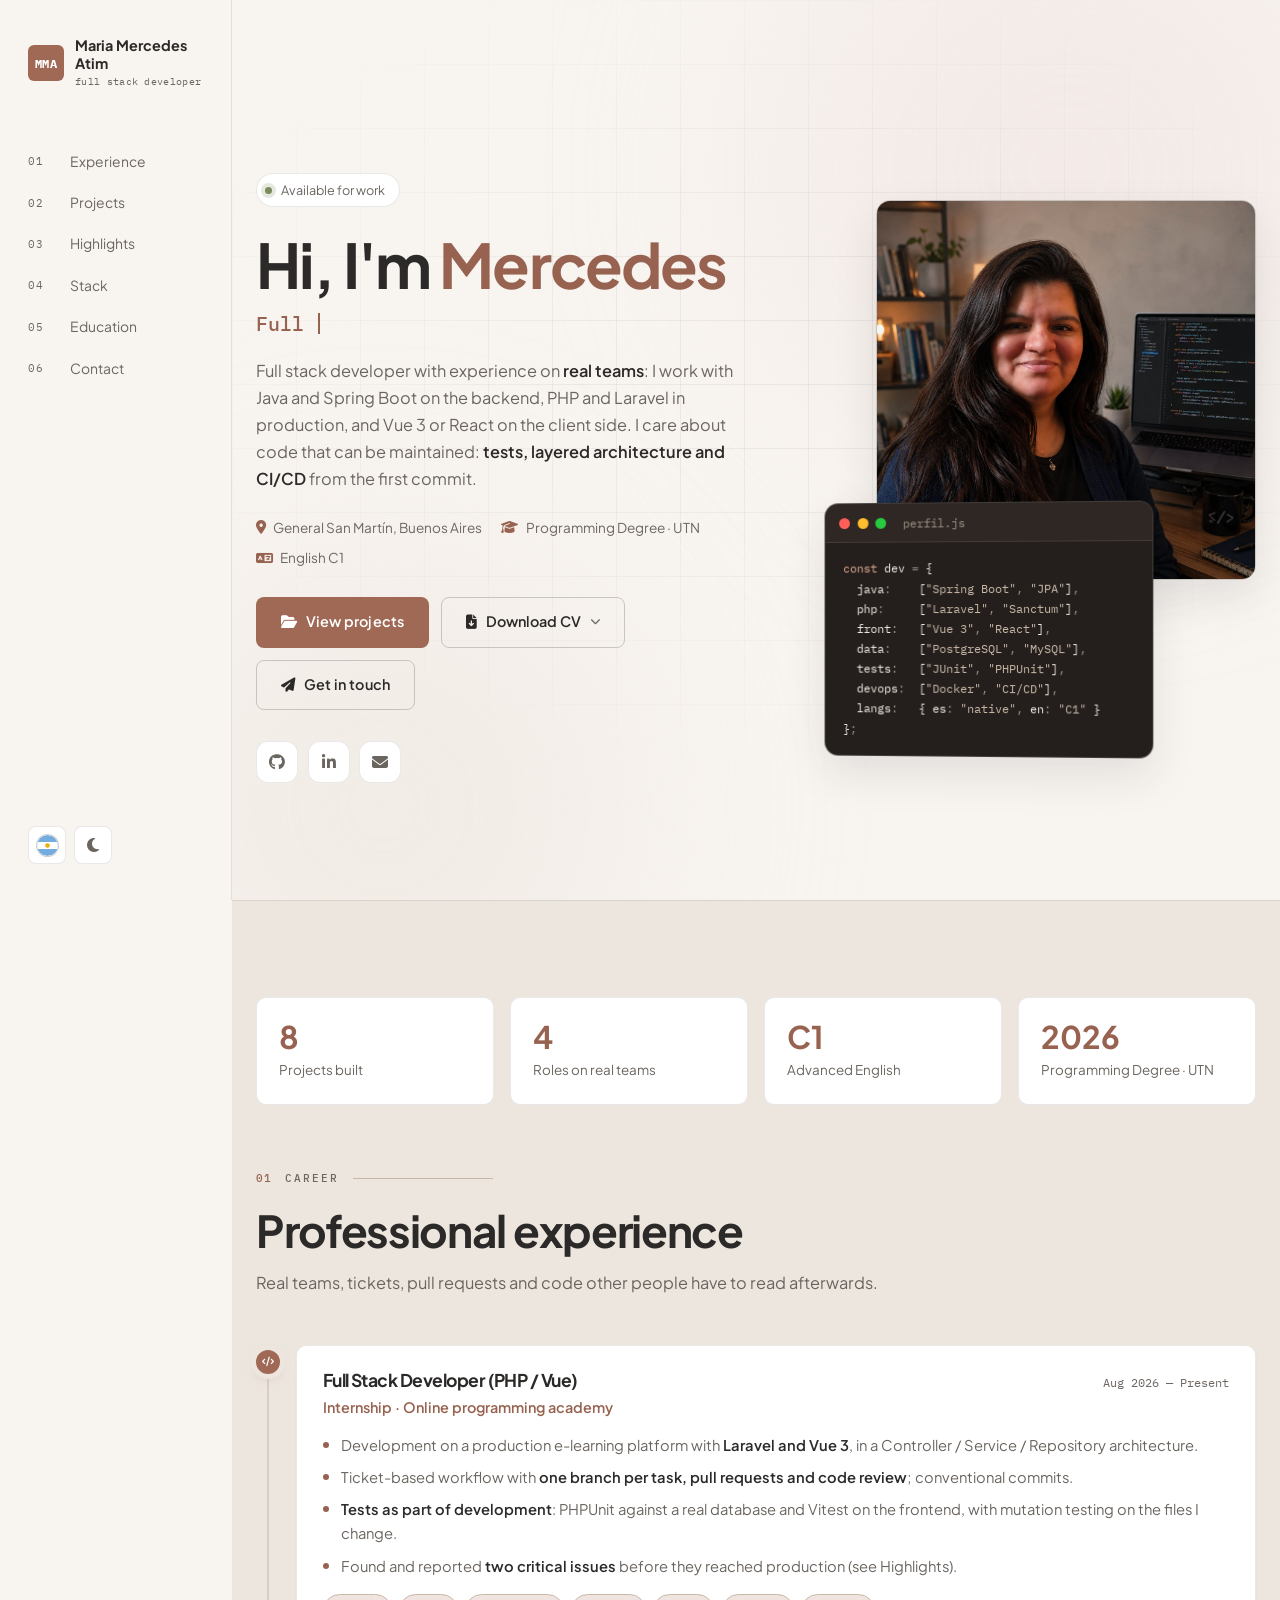
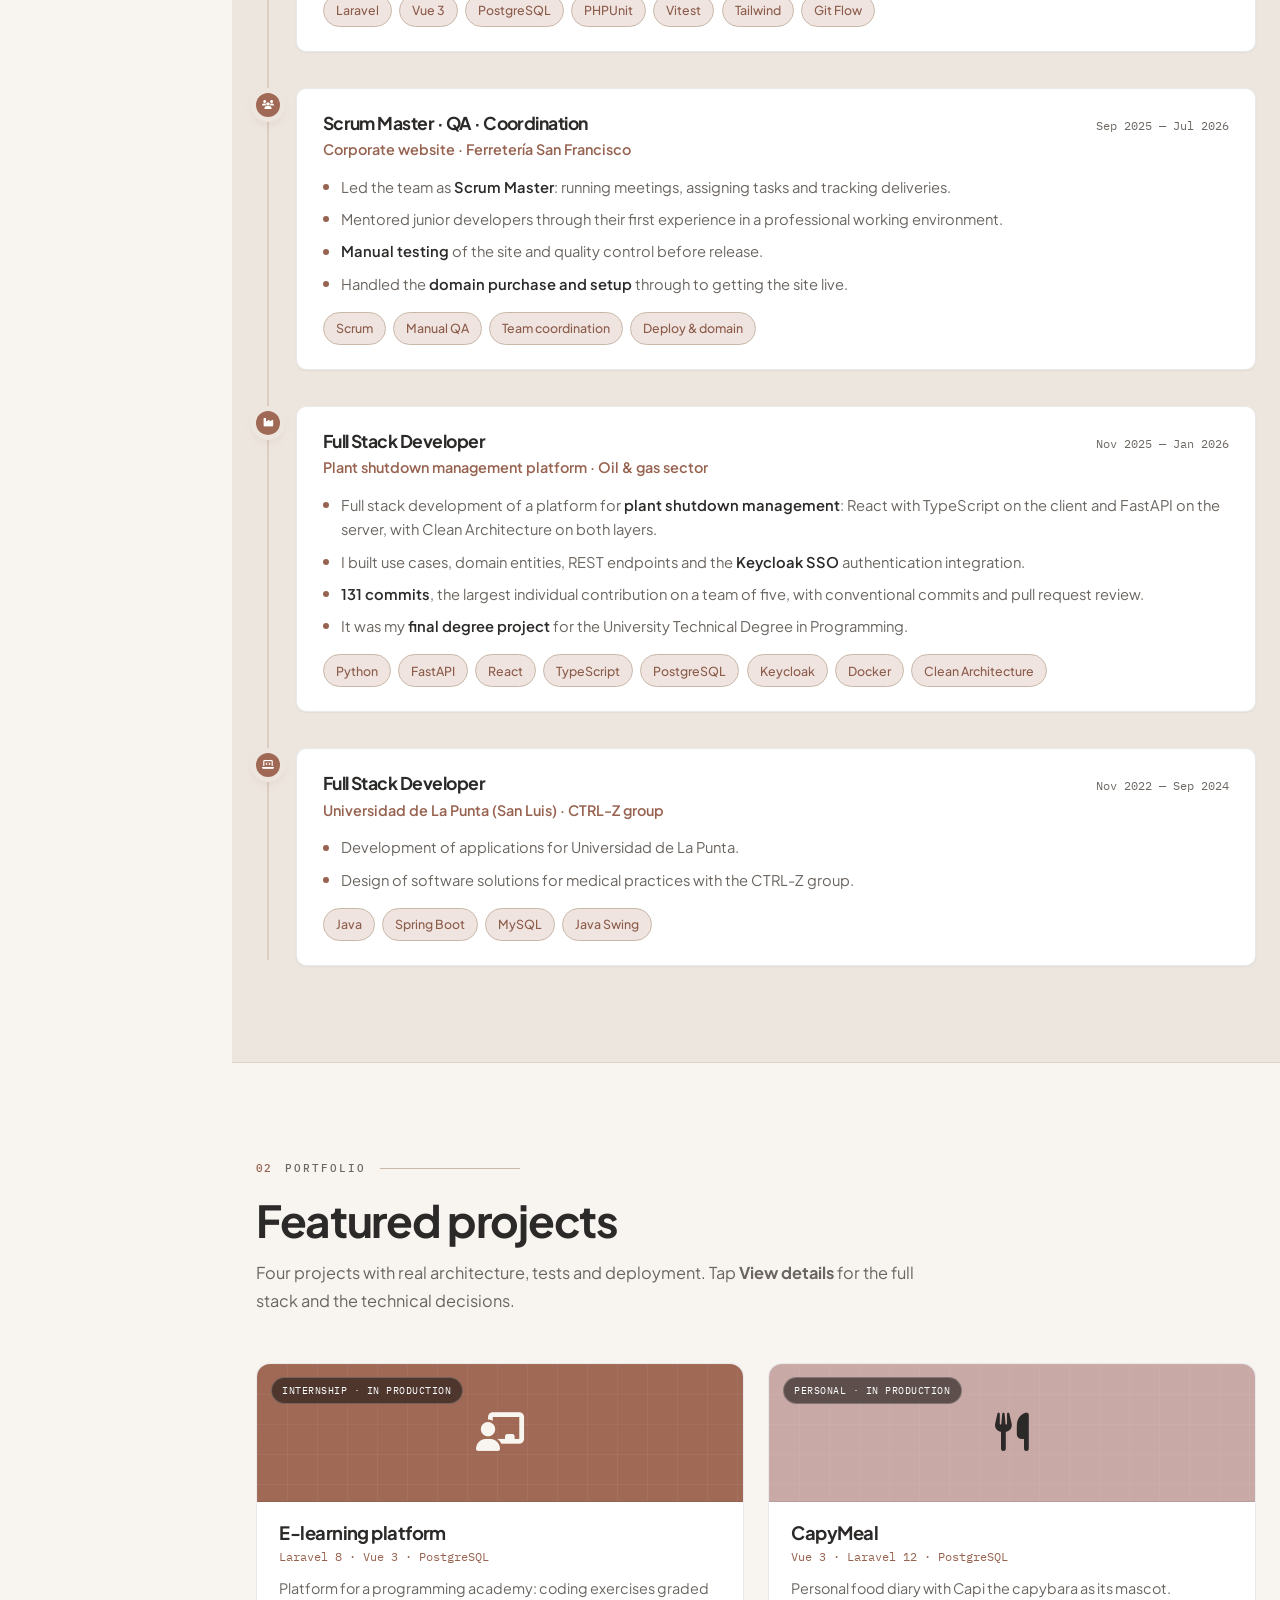
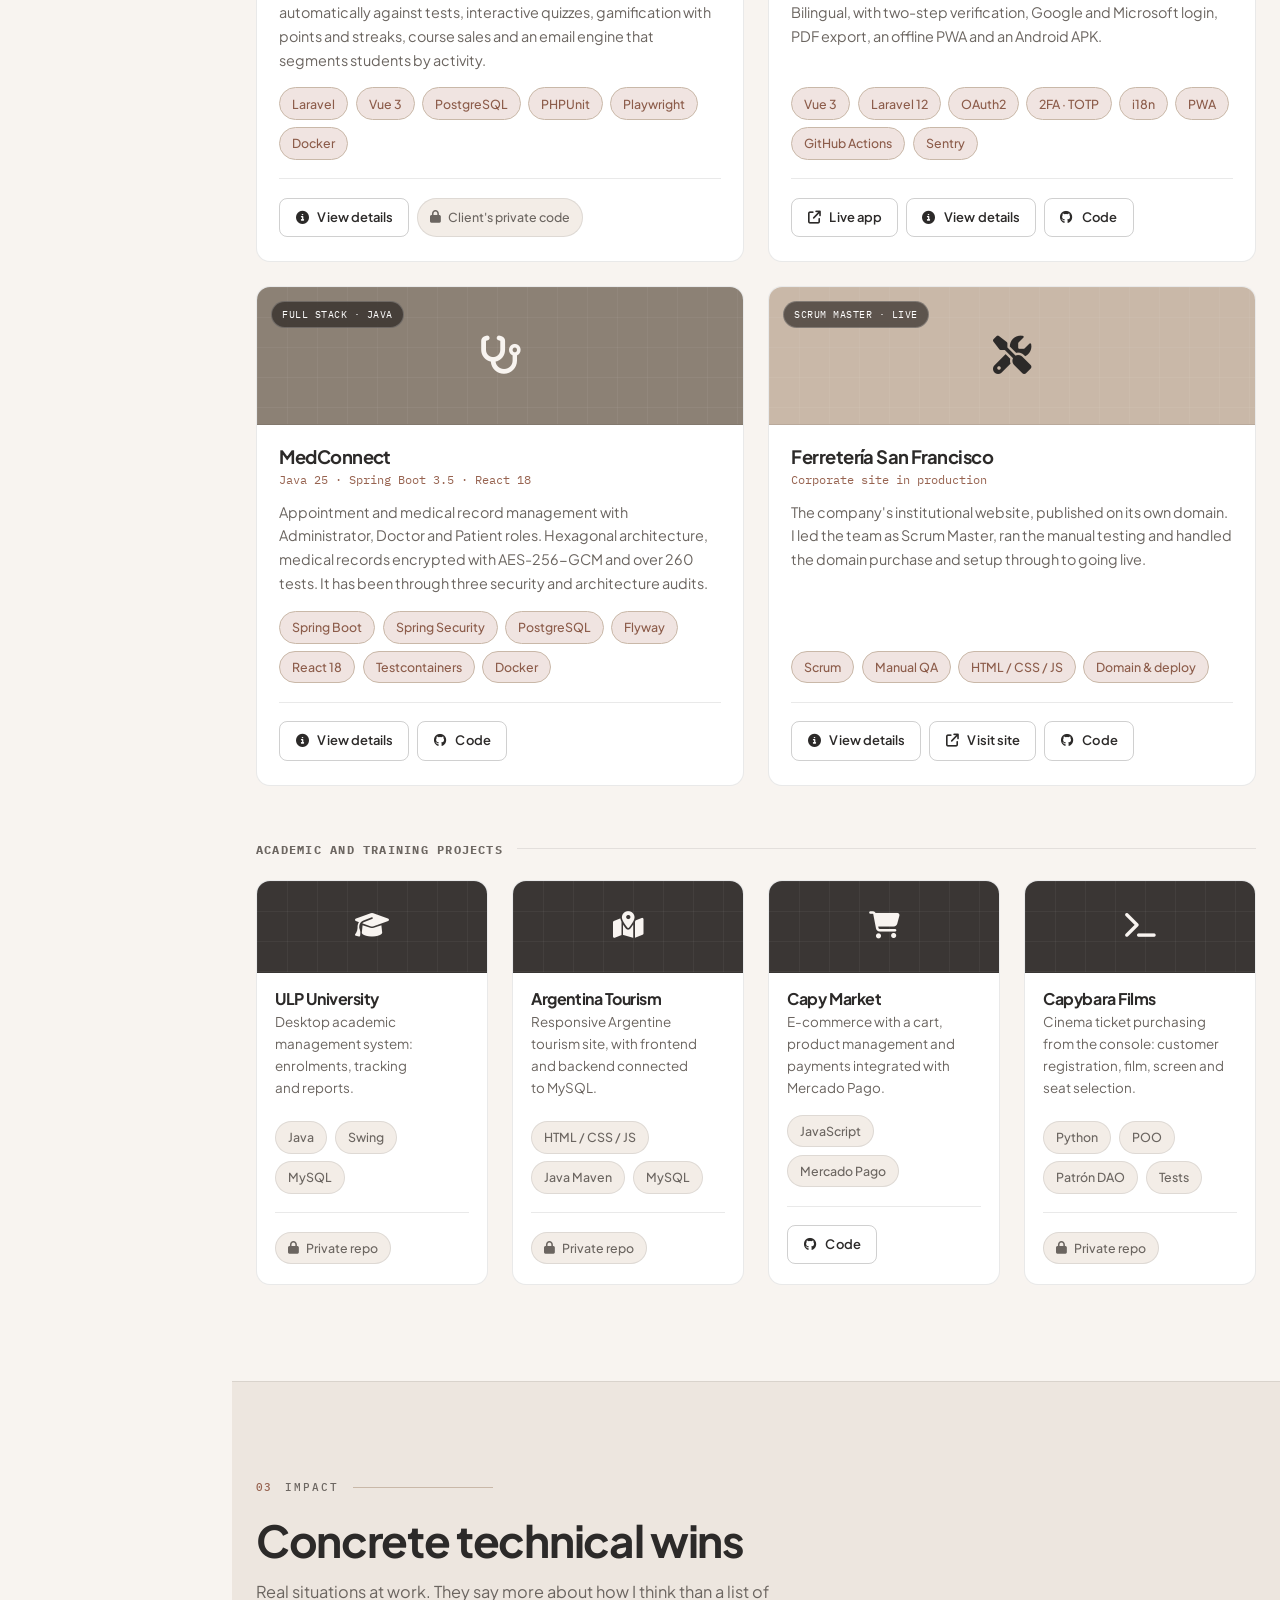
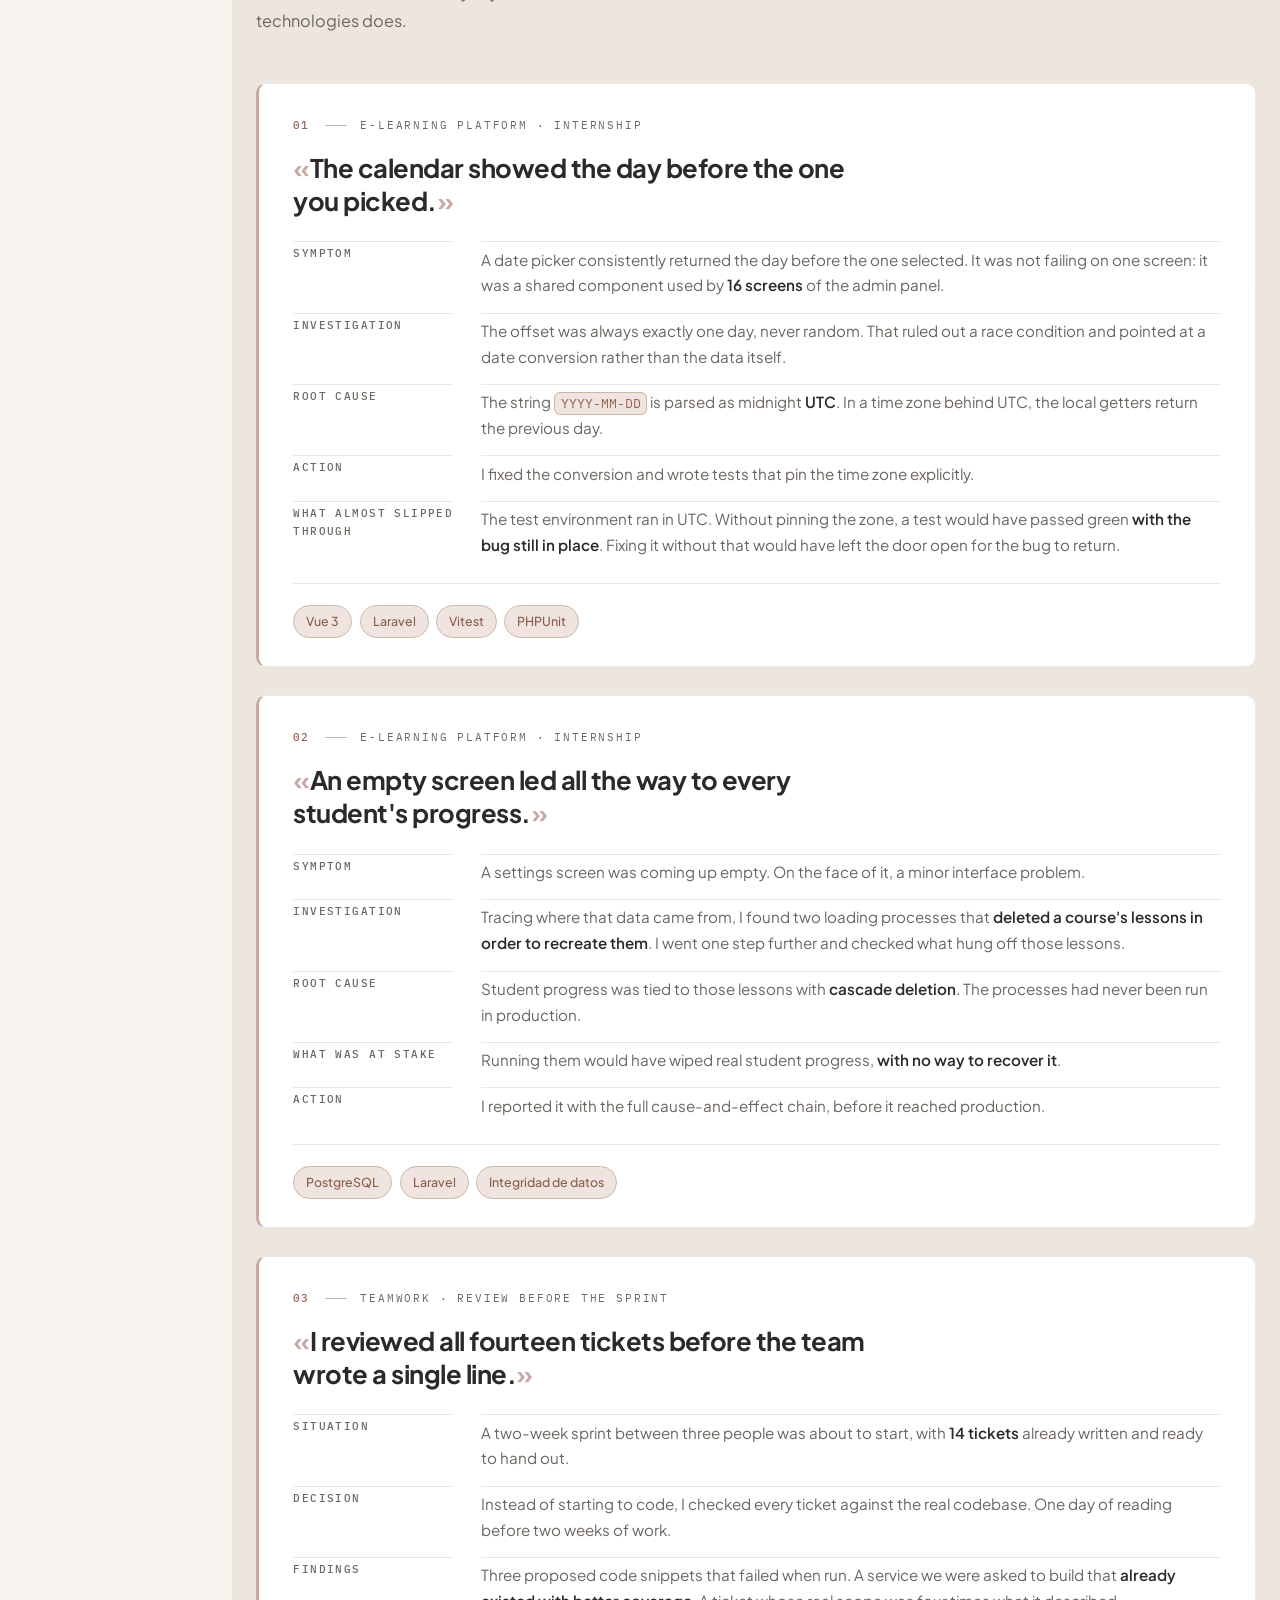
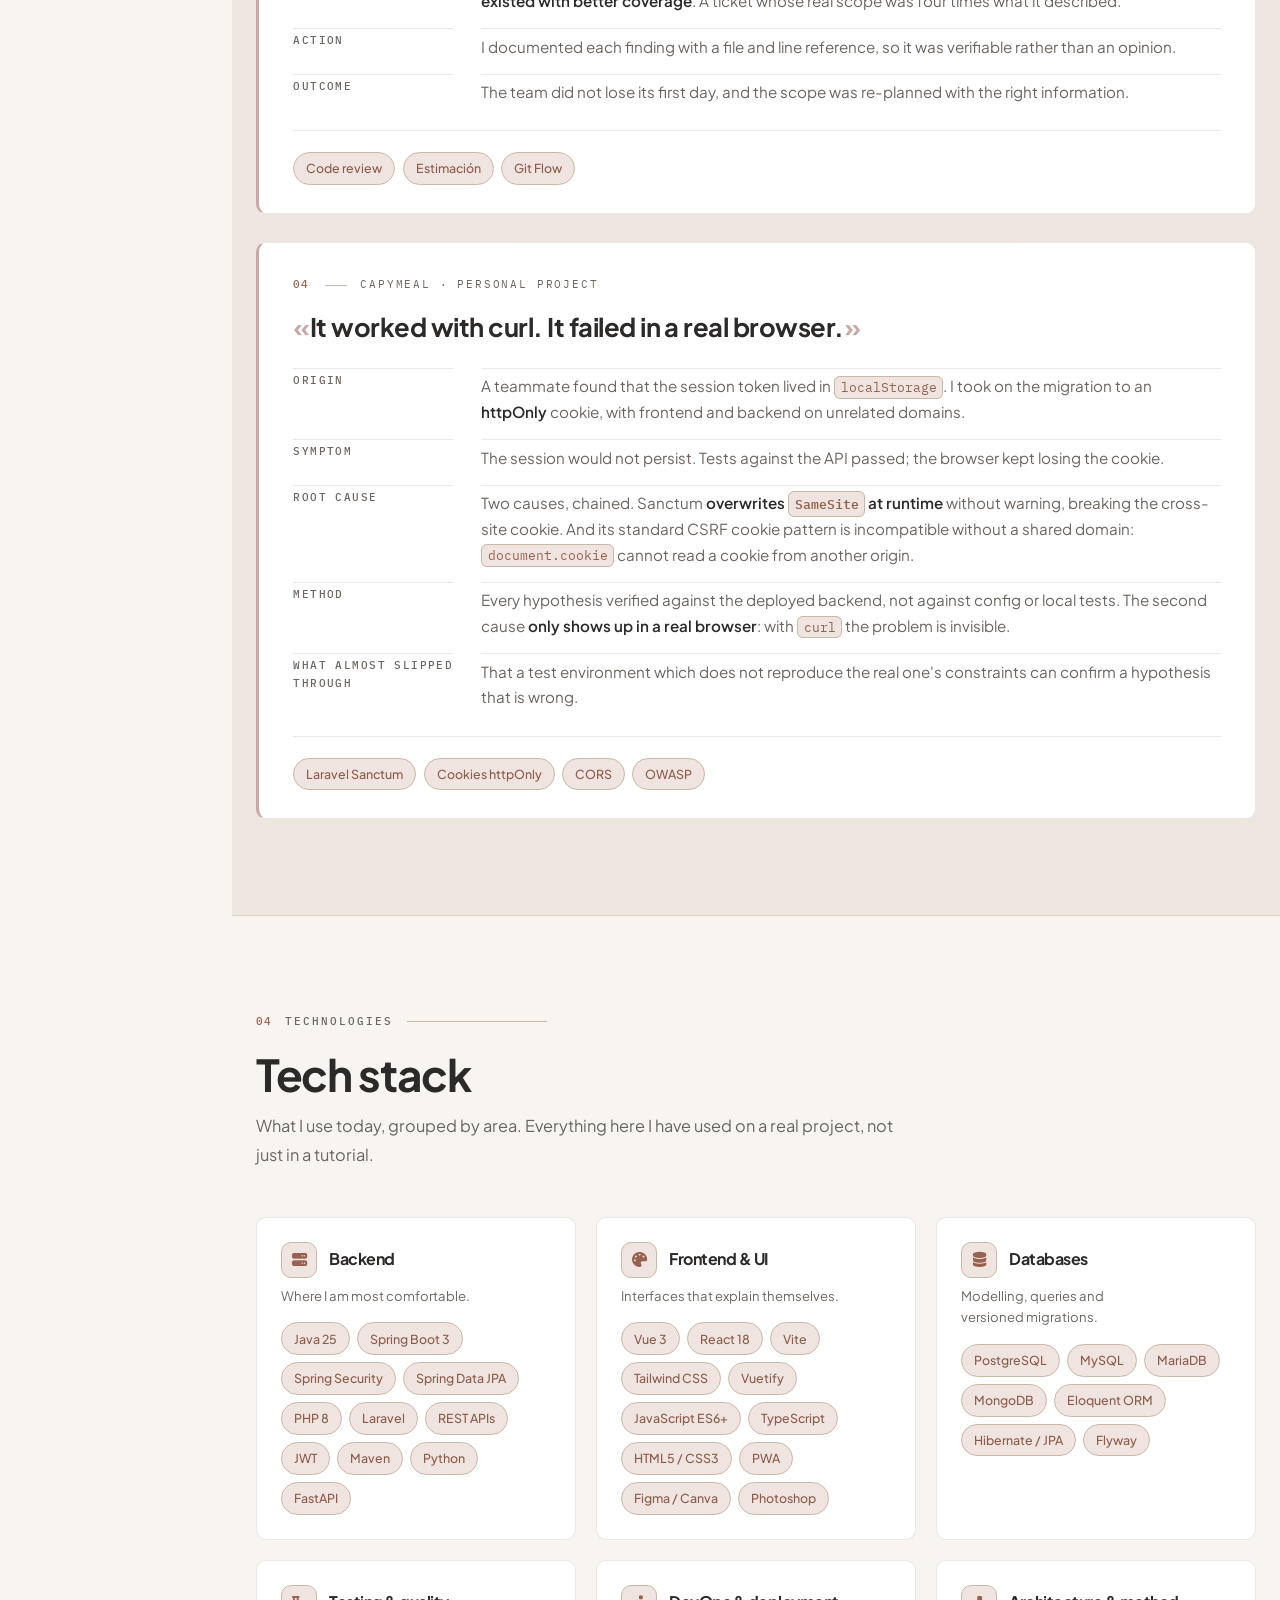
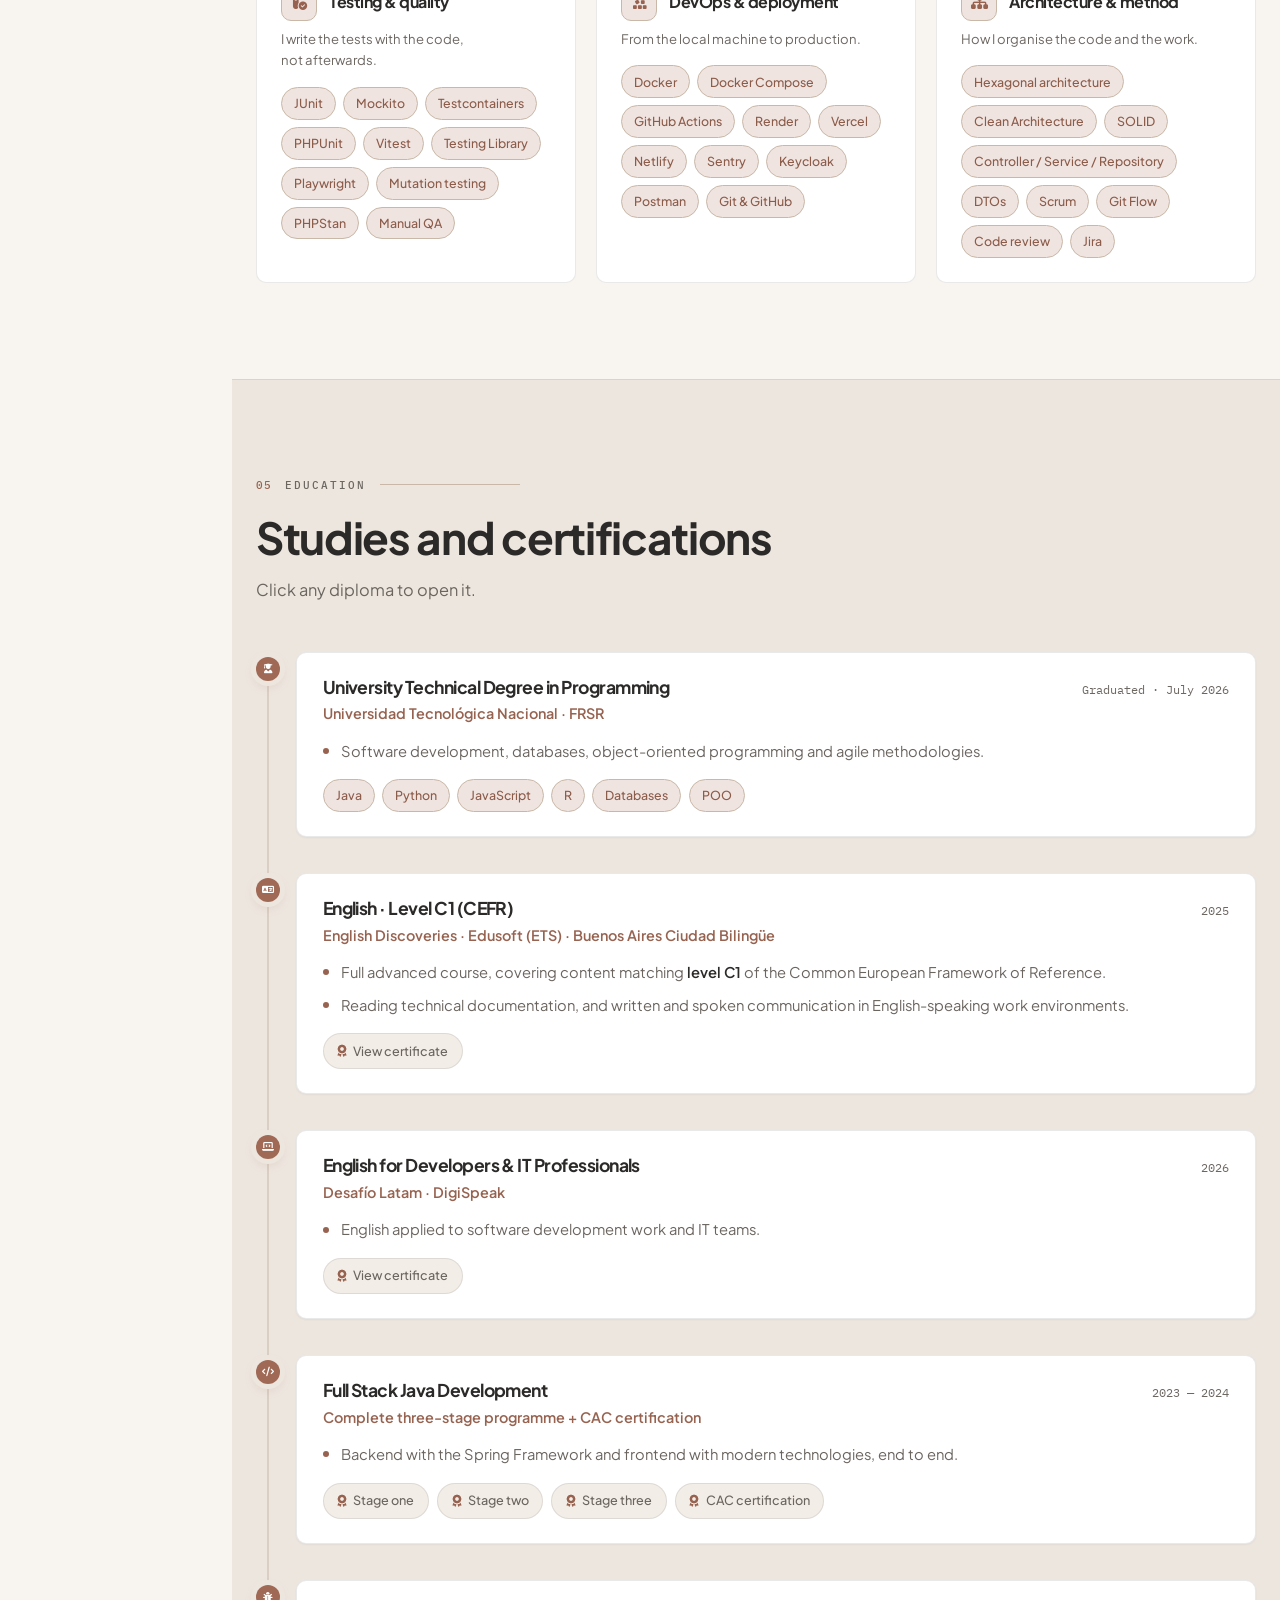
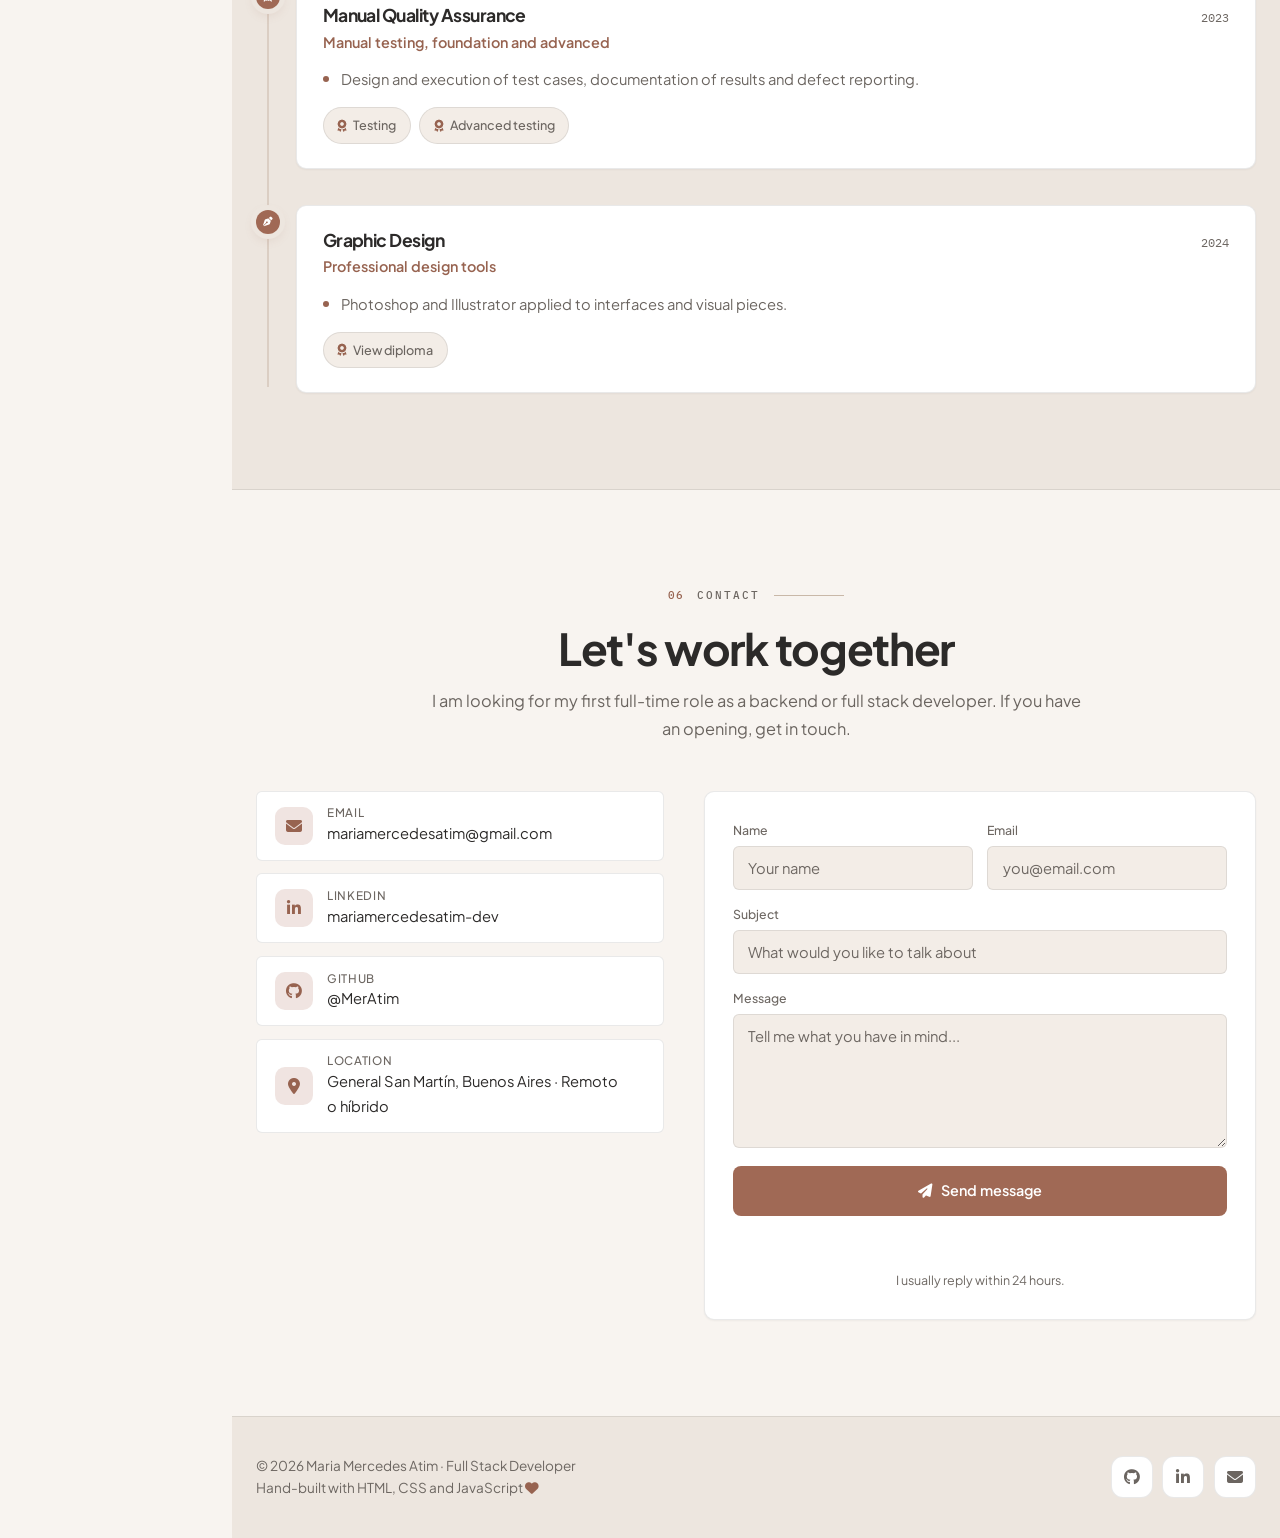
==== commit ffd66a69: "Saca los guiones medios de la prosa del sitio y del CV Reemplaza el guión de la regla de directorios" ====
--- a/index.html
+++ b/index.html
@@ -1130,7 +1130,7 @@
       <h4 data-i18n="t060">Funcionalidades</h4>
       <ul>
         <li data-i18n="t064"><strong>Turnos:</strong> alta (solo Administrador), listado paginado y filtrable, y cambio de estado con reglas por rol. Ni el médico ni el paciente pueden quedar con dos turnos a la misma hora.</li>
-        <li data-i18n="t065"><strong>Médicos y pacientes:</strong> alta, edición y baja, con directorios acotados por rol — un Médico solo ve a sus propios pacientes. No se puede dar de baja a nadie con turnos futuros agendados.</li>
+        <li data-i18n="t065"><strong>Médicos y pacientes:</strong> alta, edición y baja, con directorios acotados por rol: un Médico solo ve a sus propios pacientes. No se puede dar de baja a nadie con turnos futuros agendados.</li>
         <li data-i18n="t066"><strong>Historia clínica:</strong> registros cargados por el Médico y exportación a texto por el Administrador. Solo se habilita con un turno real, ya ocurrido y no cancelado, y el contenido se guarda <strong>cifrado con AES-256-GCM</strong>, no en texto plano.</li>
         <li data-i18n="t067"><strong>Cuentas de acceso</strong> separadas de las fichas, vinculadas por email, con la unicidad forzada a nivel de base de datos.</li>
         <li data-i18n="mc01"><strong>Sesiones revocables:</strong> cerrar sesión o cambiar la contraseña invalida los JWT ya emitidos, en lugar de dejarlos vivos hasta que vencen.</li>
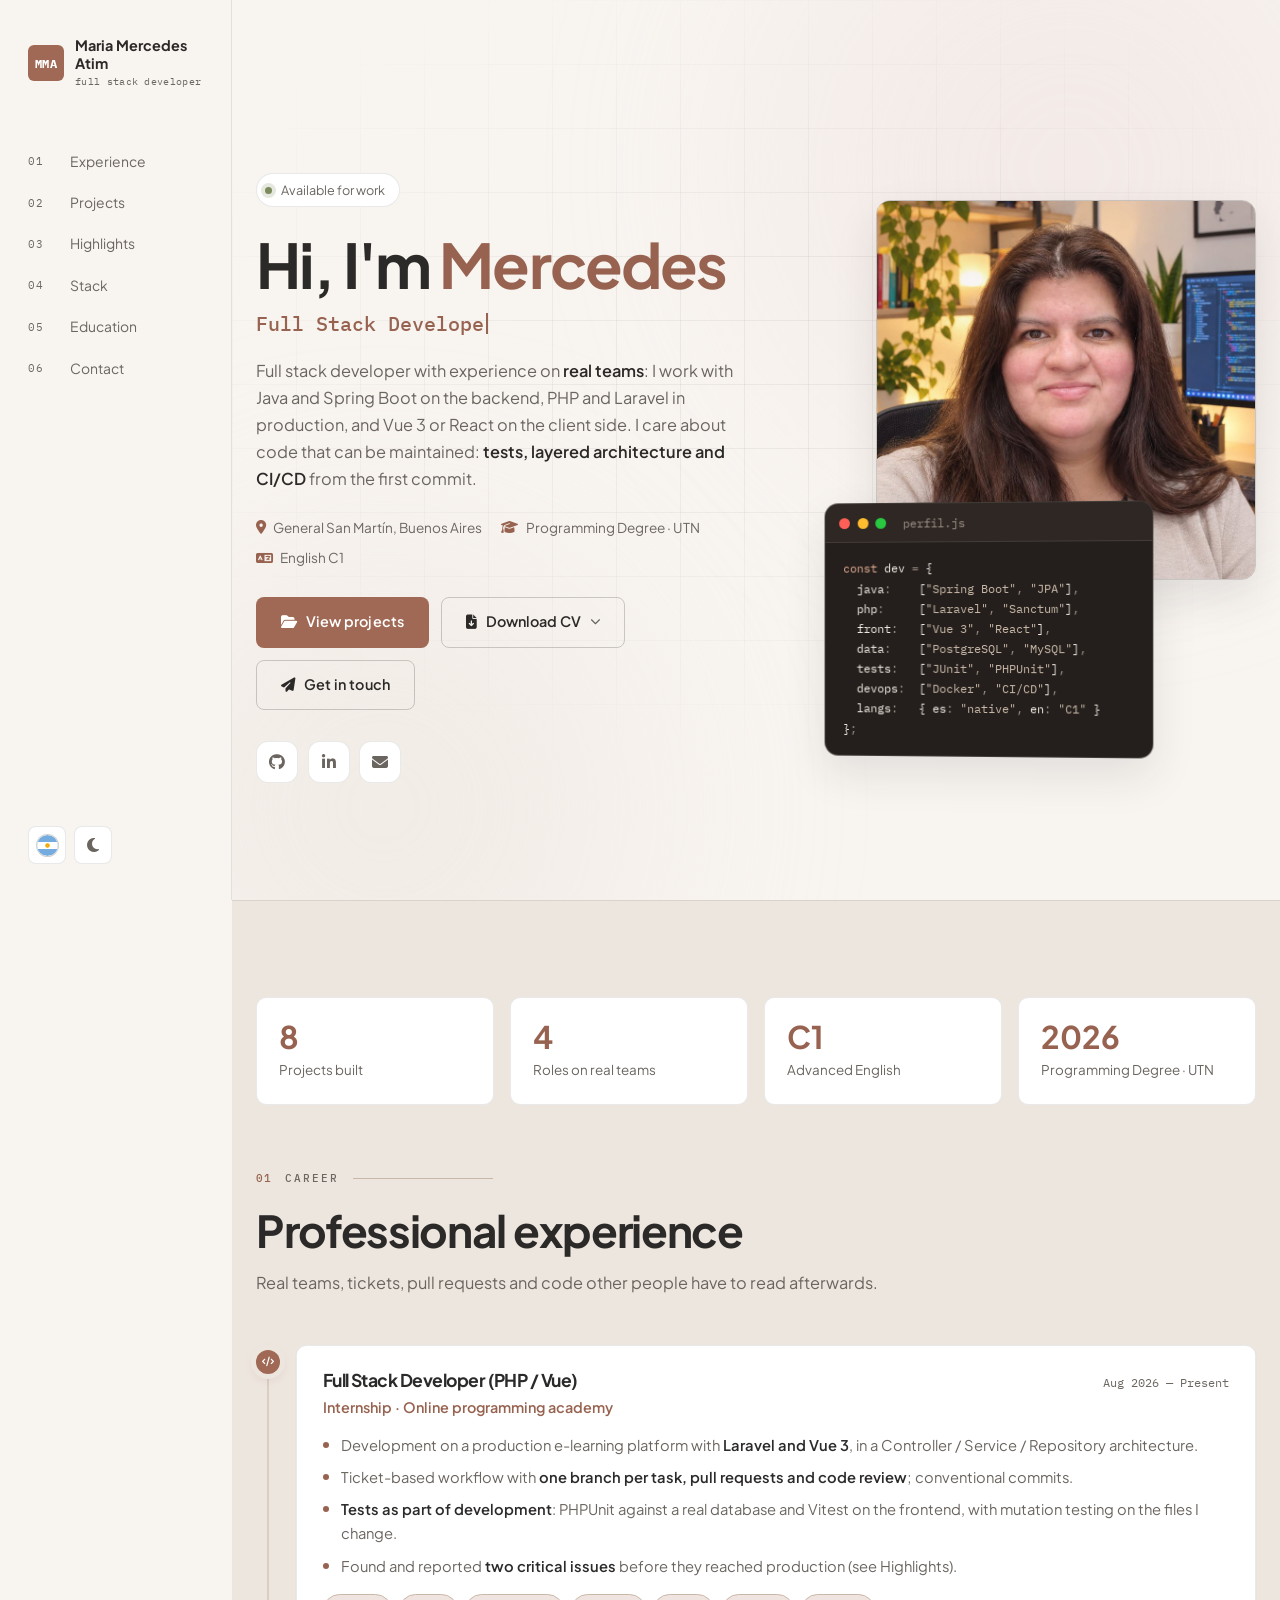
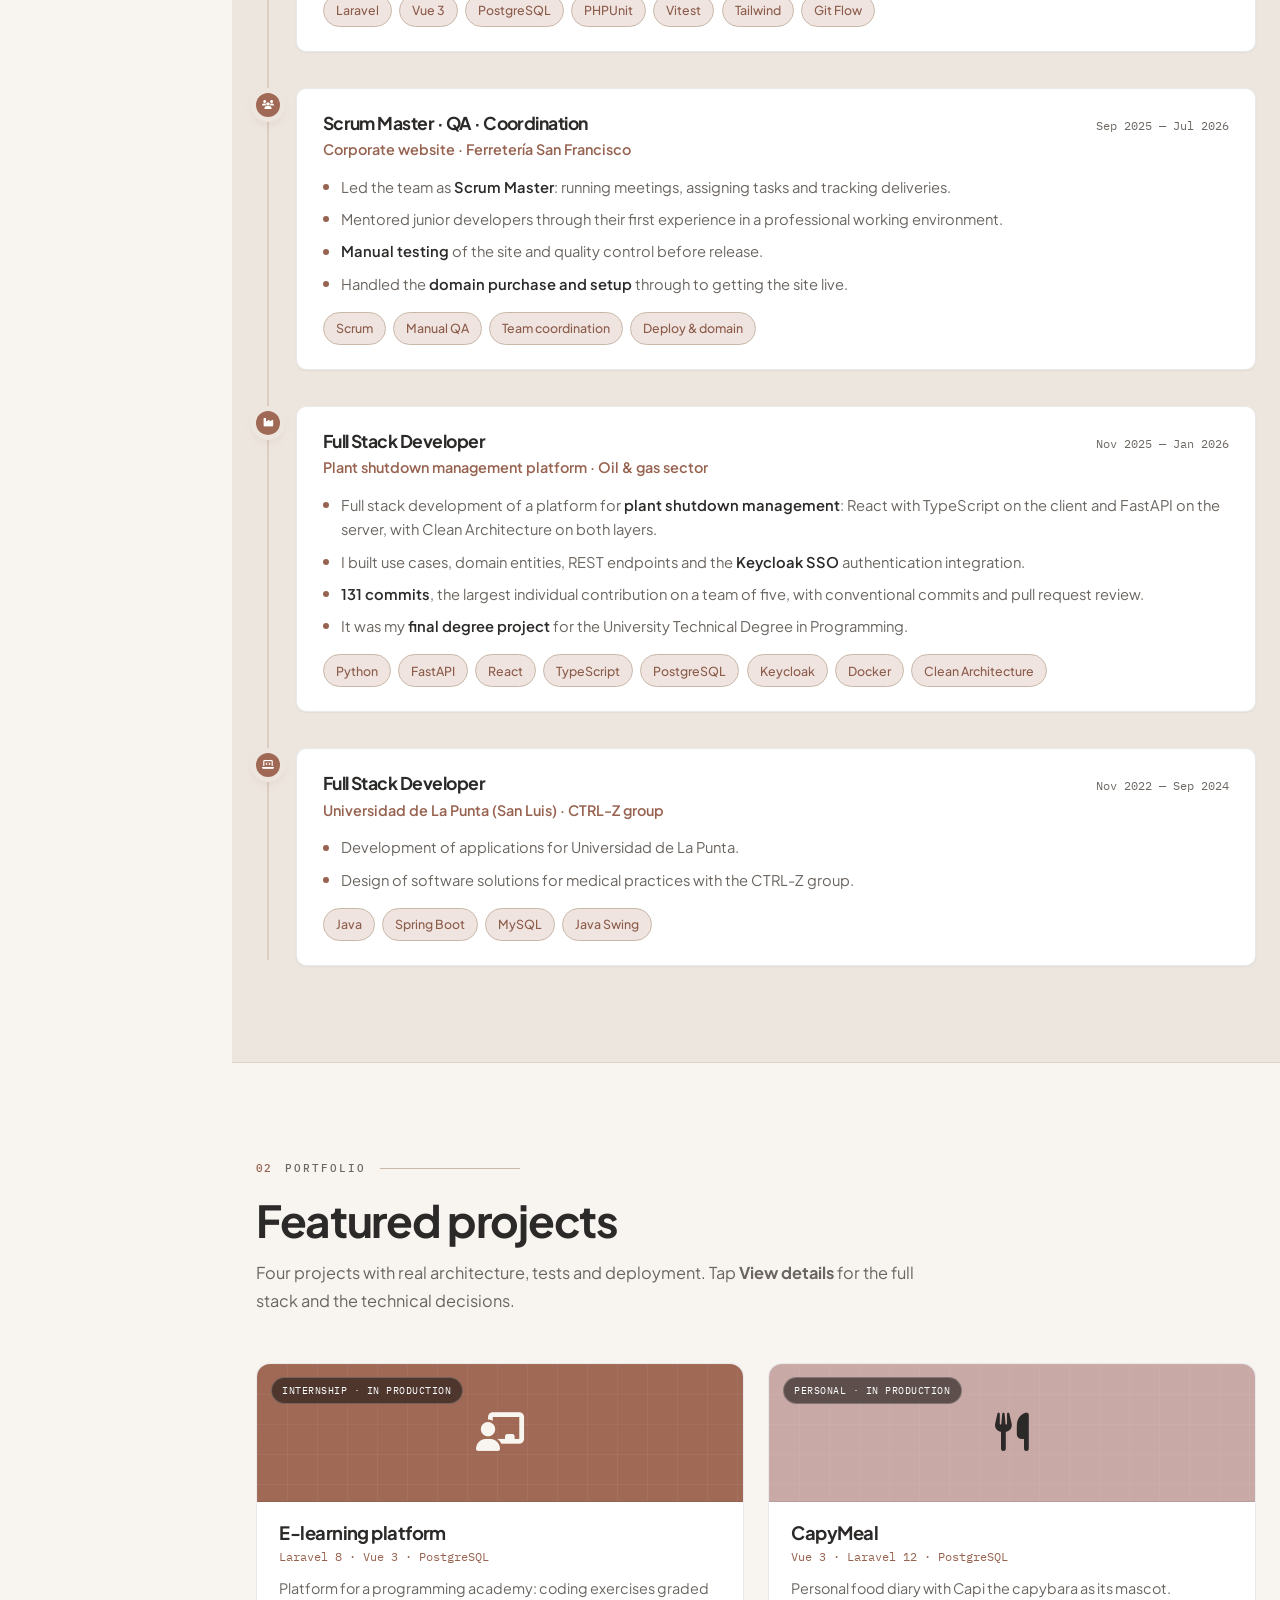
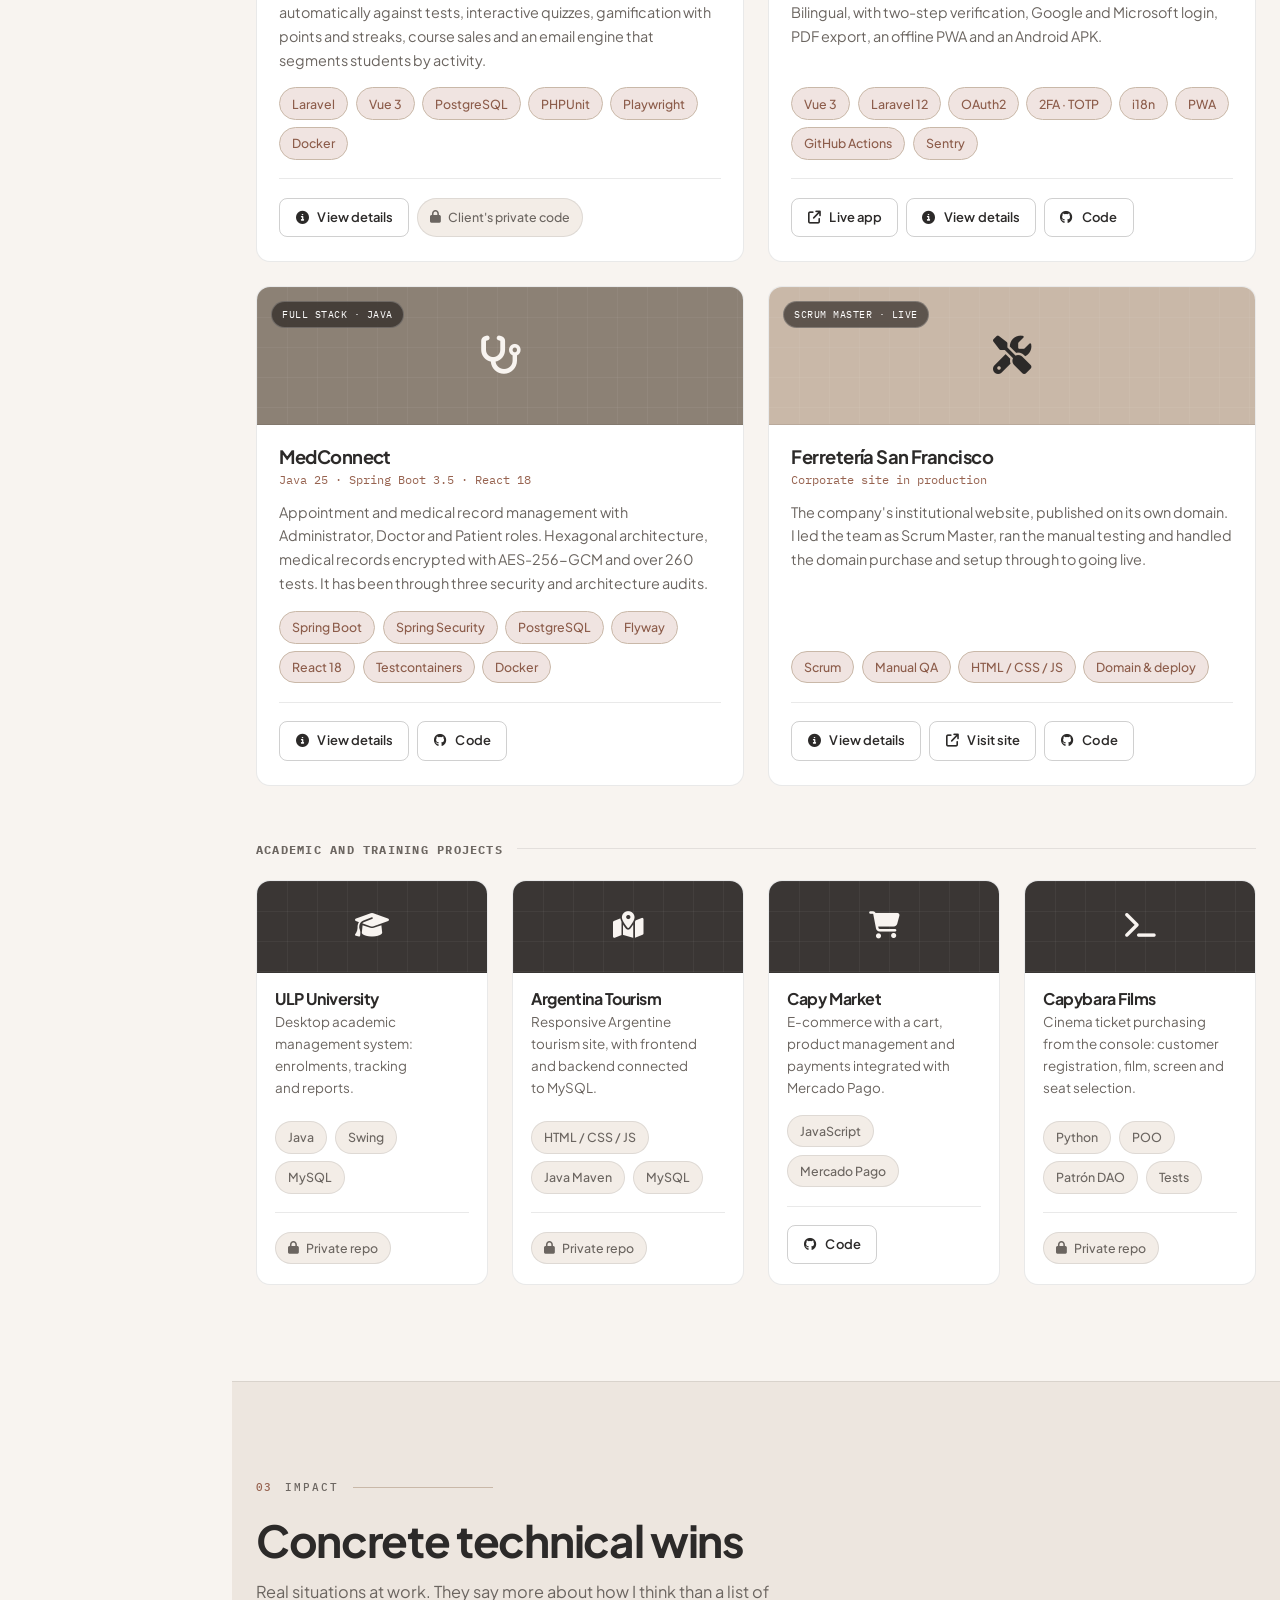
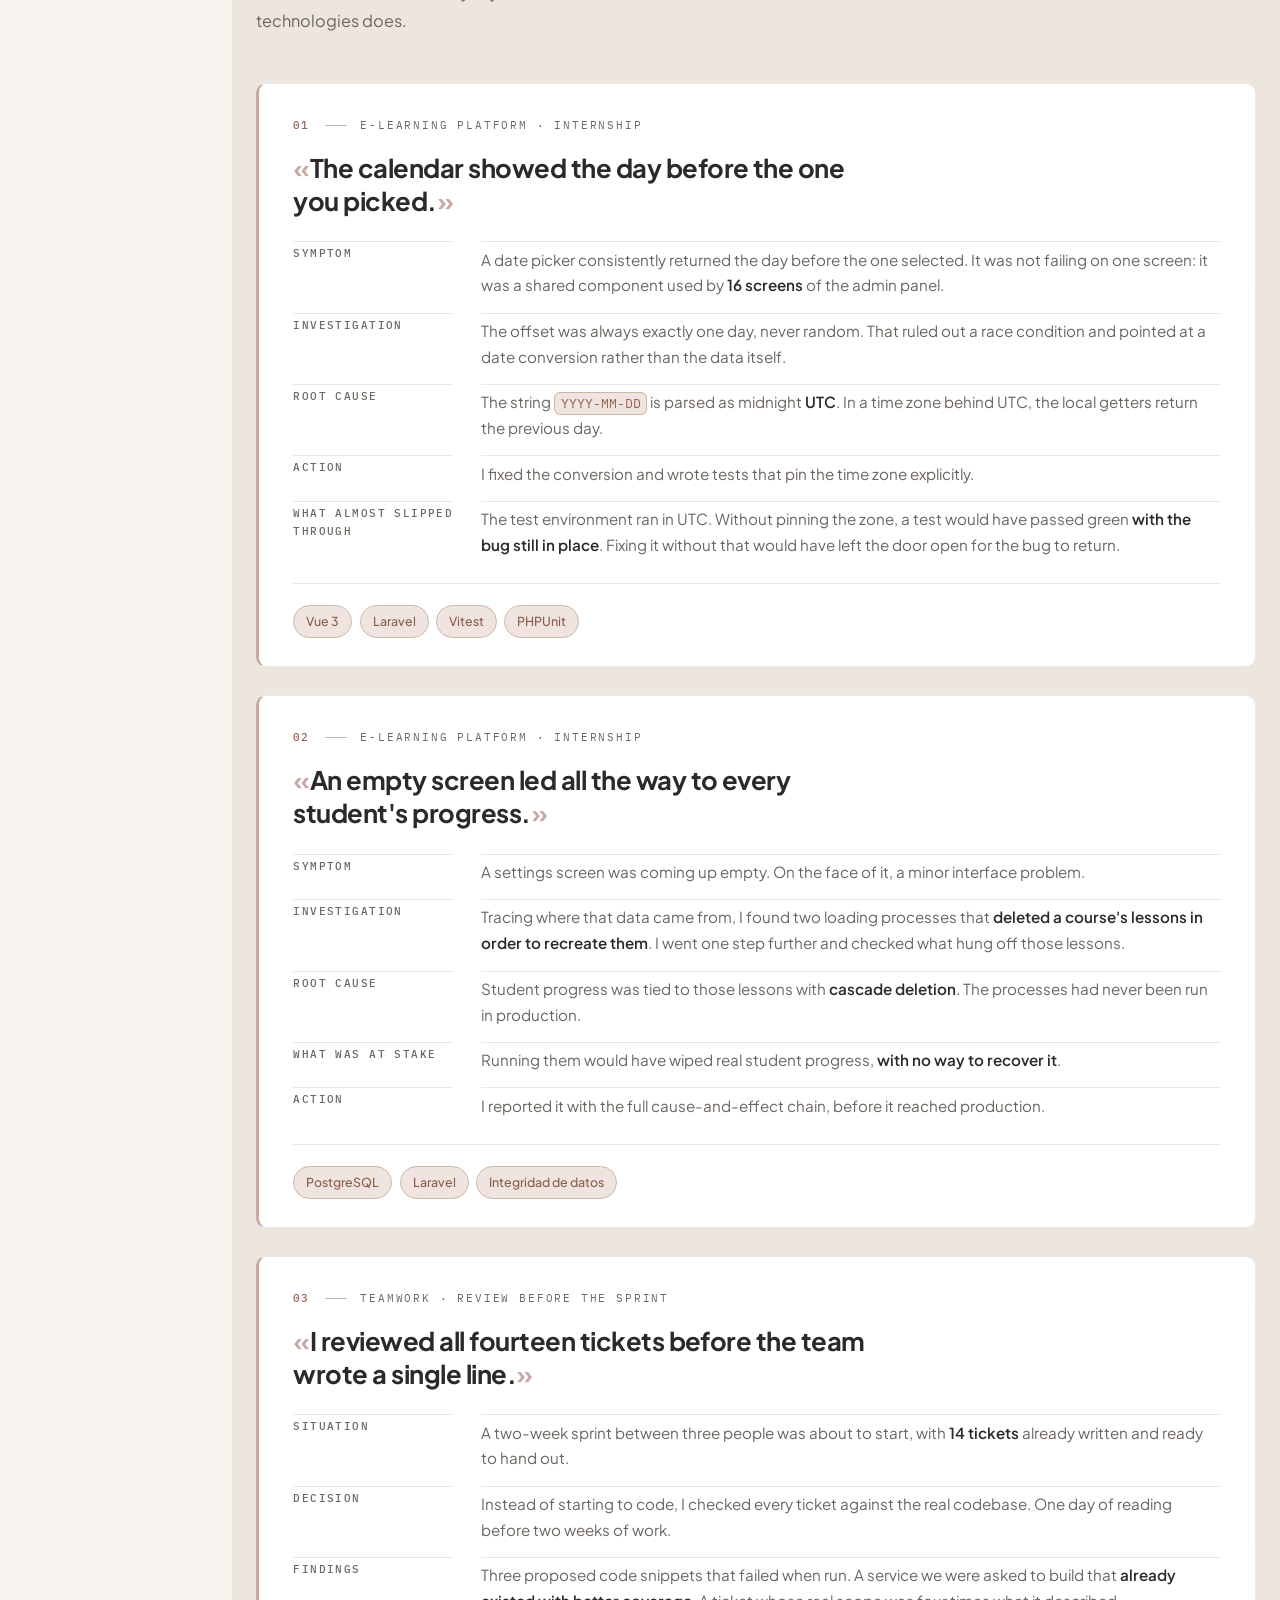
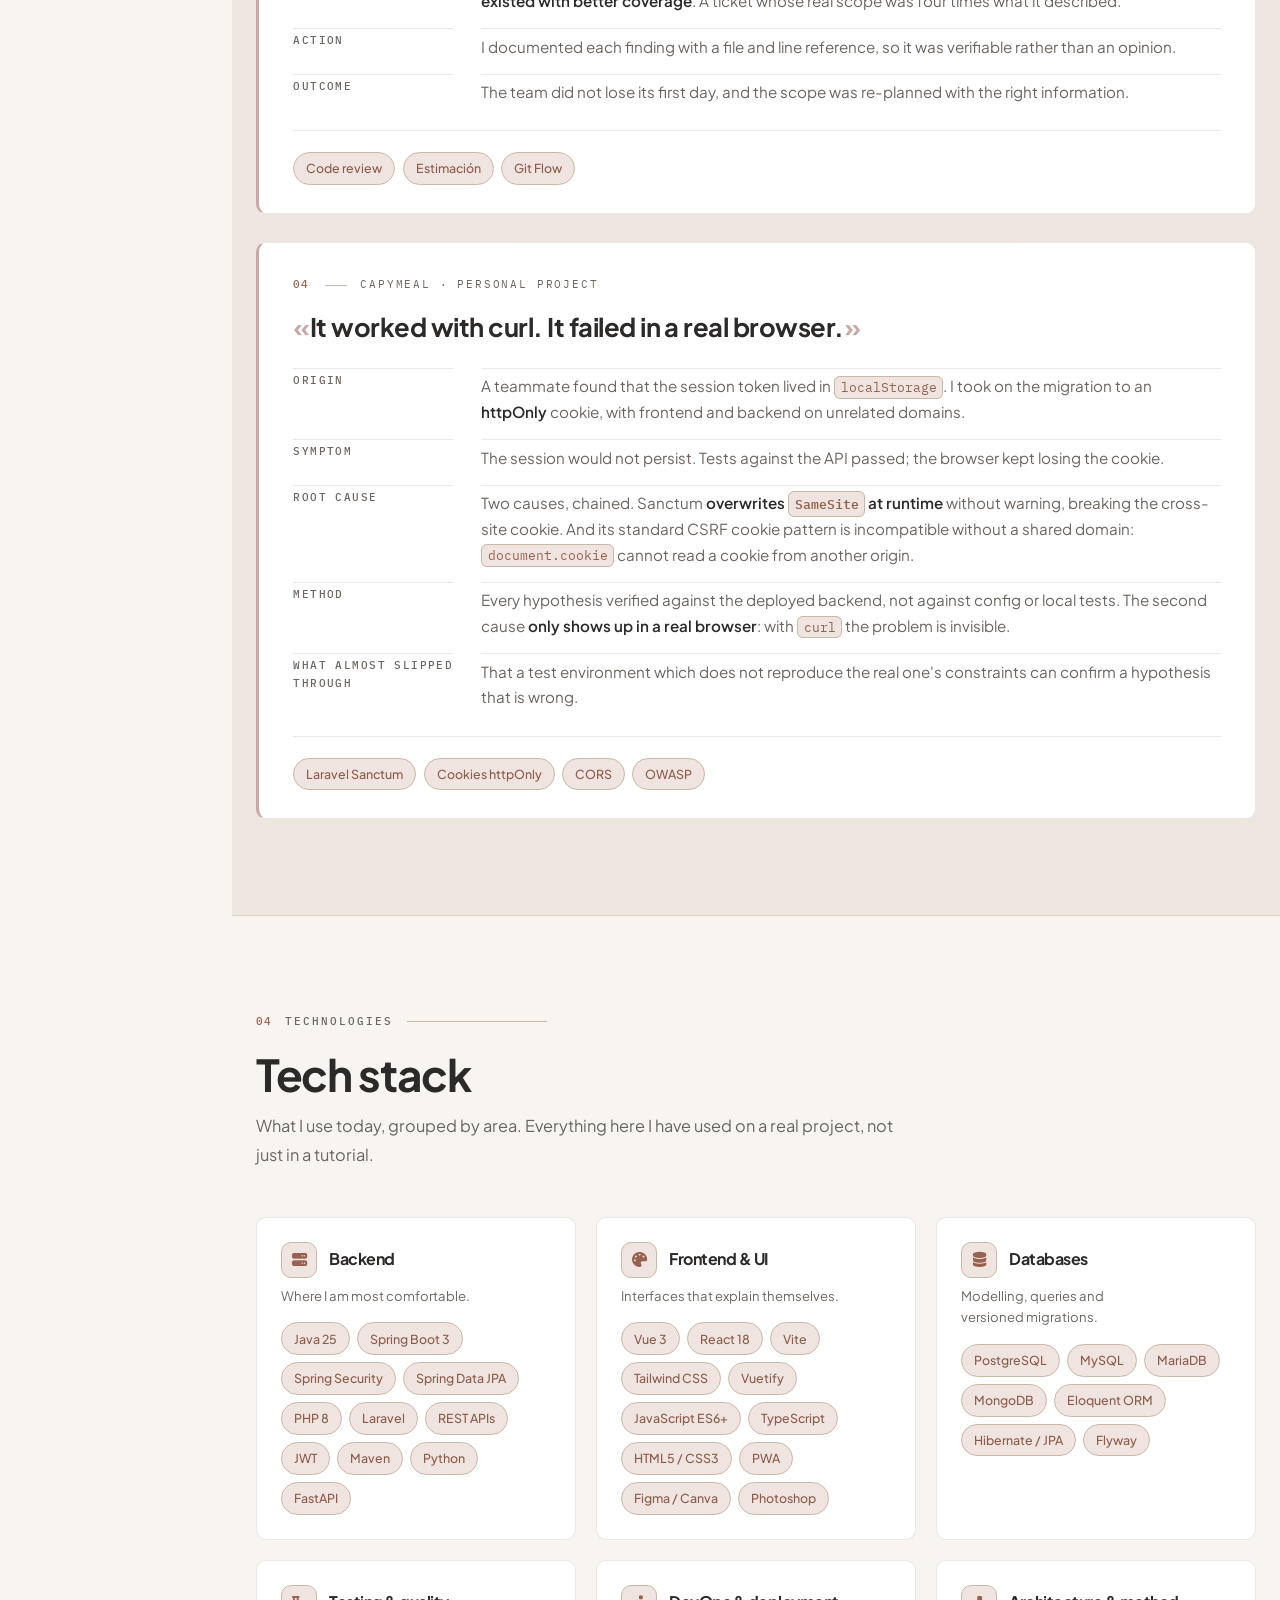
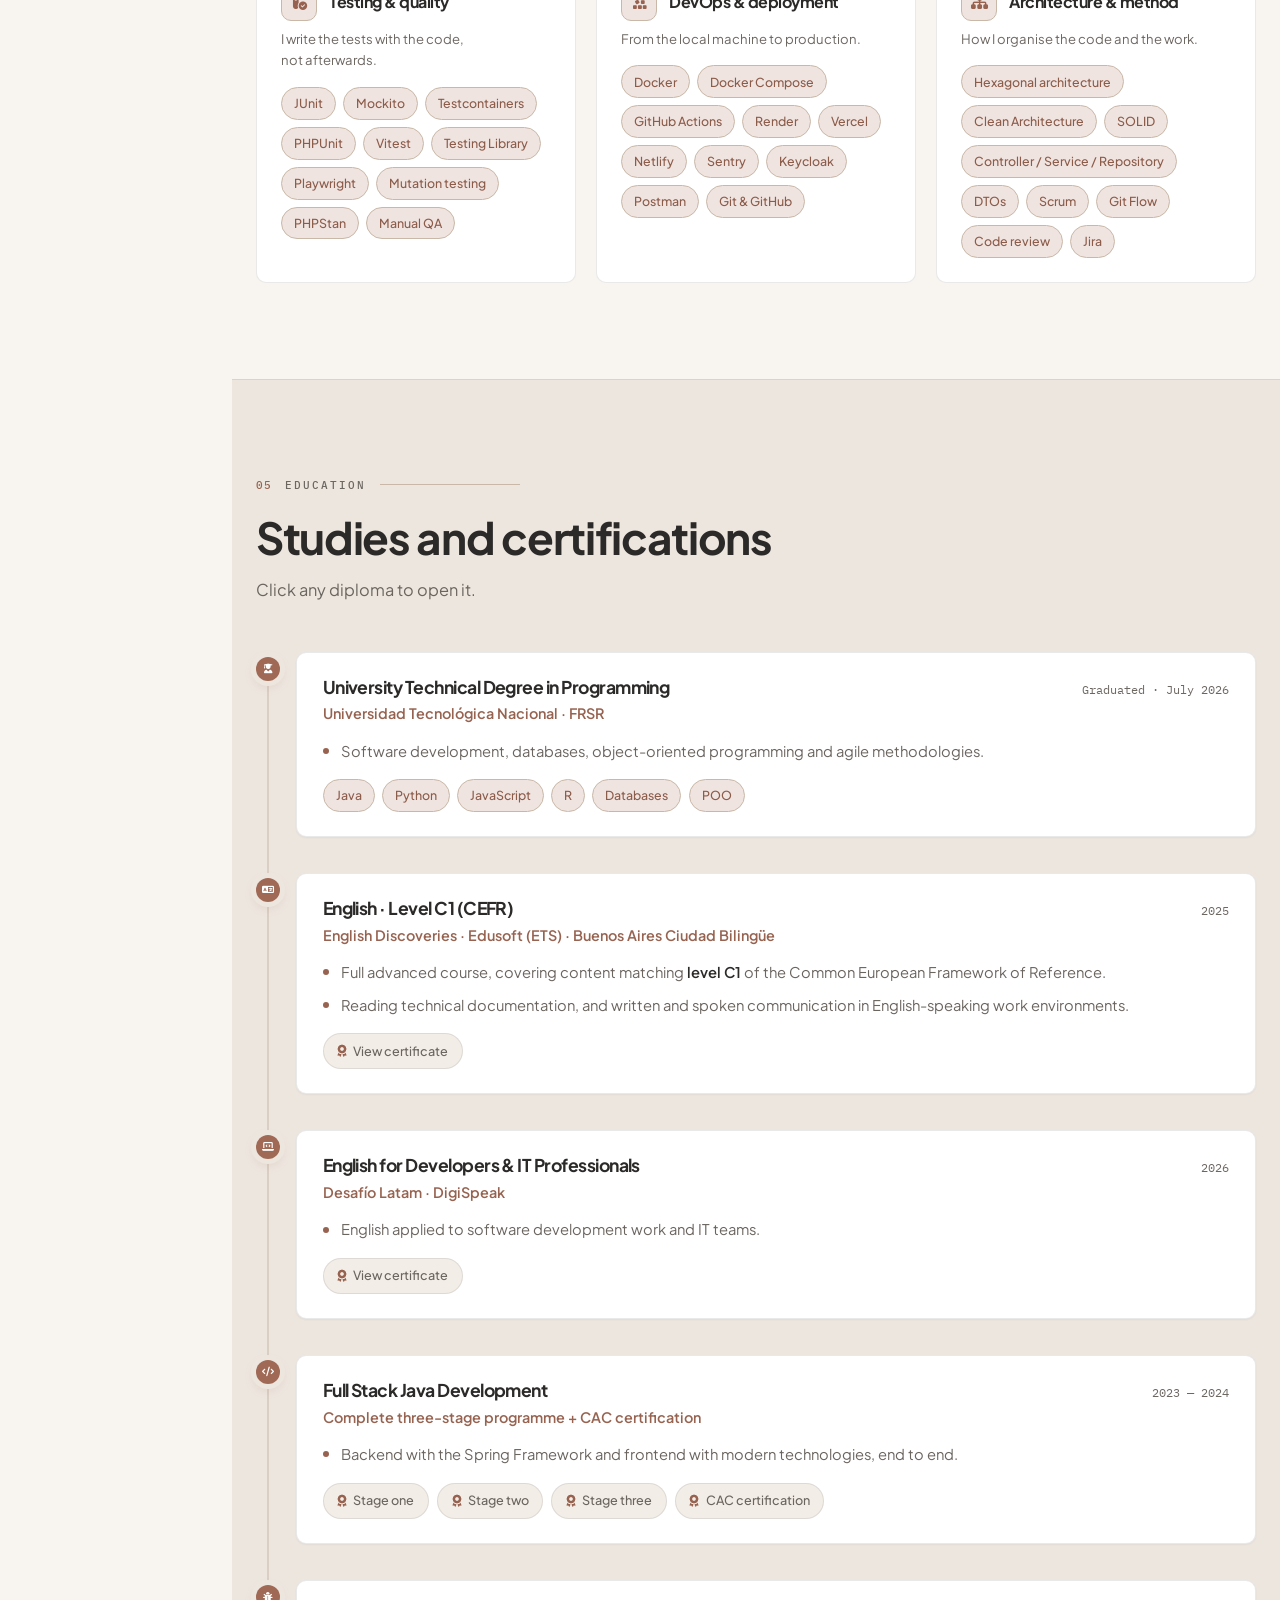
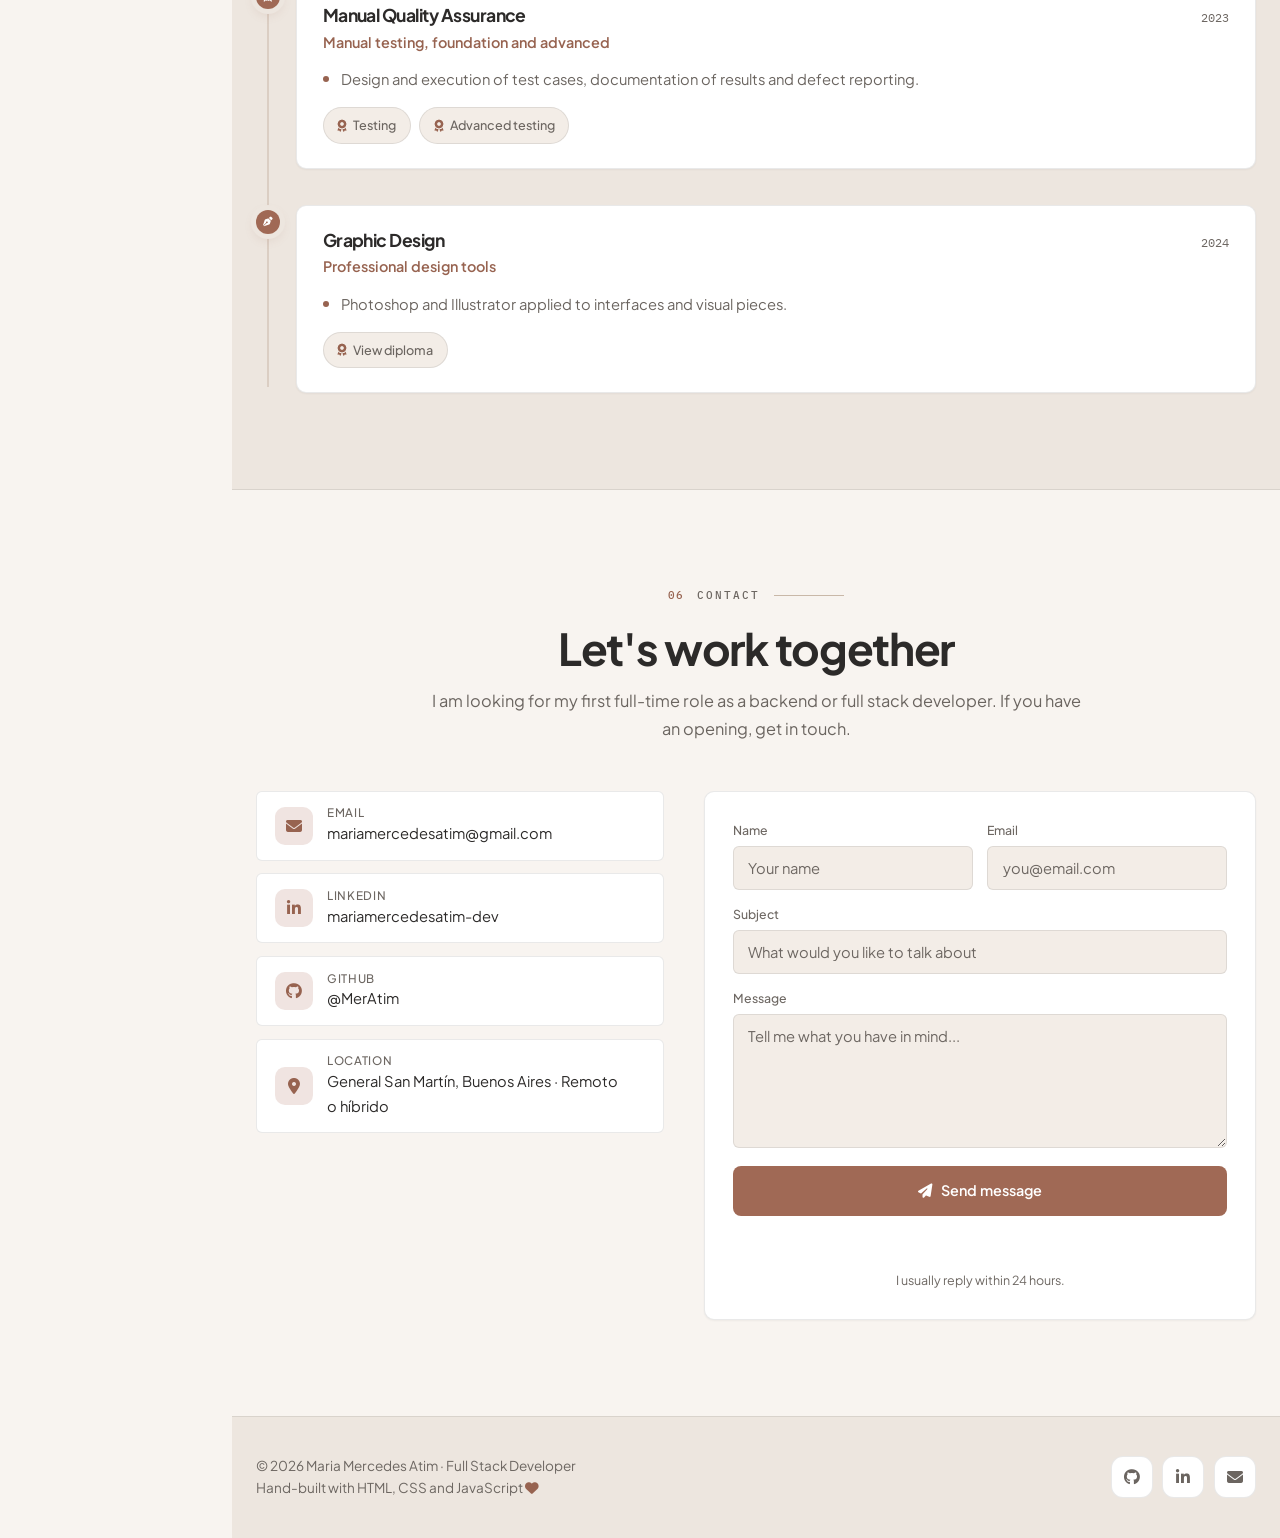
==== commit 17f6eadb: "Renueva la foto de perfil del portafolio Usa una foto nueva recortada en cuadrado para el hero y reg" ====
--- a/index.html
+++ b/index.html
@@ -180,7 +180,7 @@
 
         <div class="hero__visual reveal">
           <figure class="hero__photo">
-            <img src="./assets/Mer.jpeg" alt="Maria Mercedes Atim" data-i18n-alt="hero.photo" width="800" height="800">
+            <img src="./assets/Mercedes-perfil.jpg" alt="Maria Mercedes Atim" data-i18n-alt="hero.photo" width="800" height="800">
           </figure>
 
           <div class="terminal">
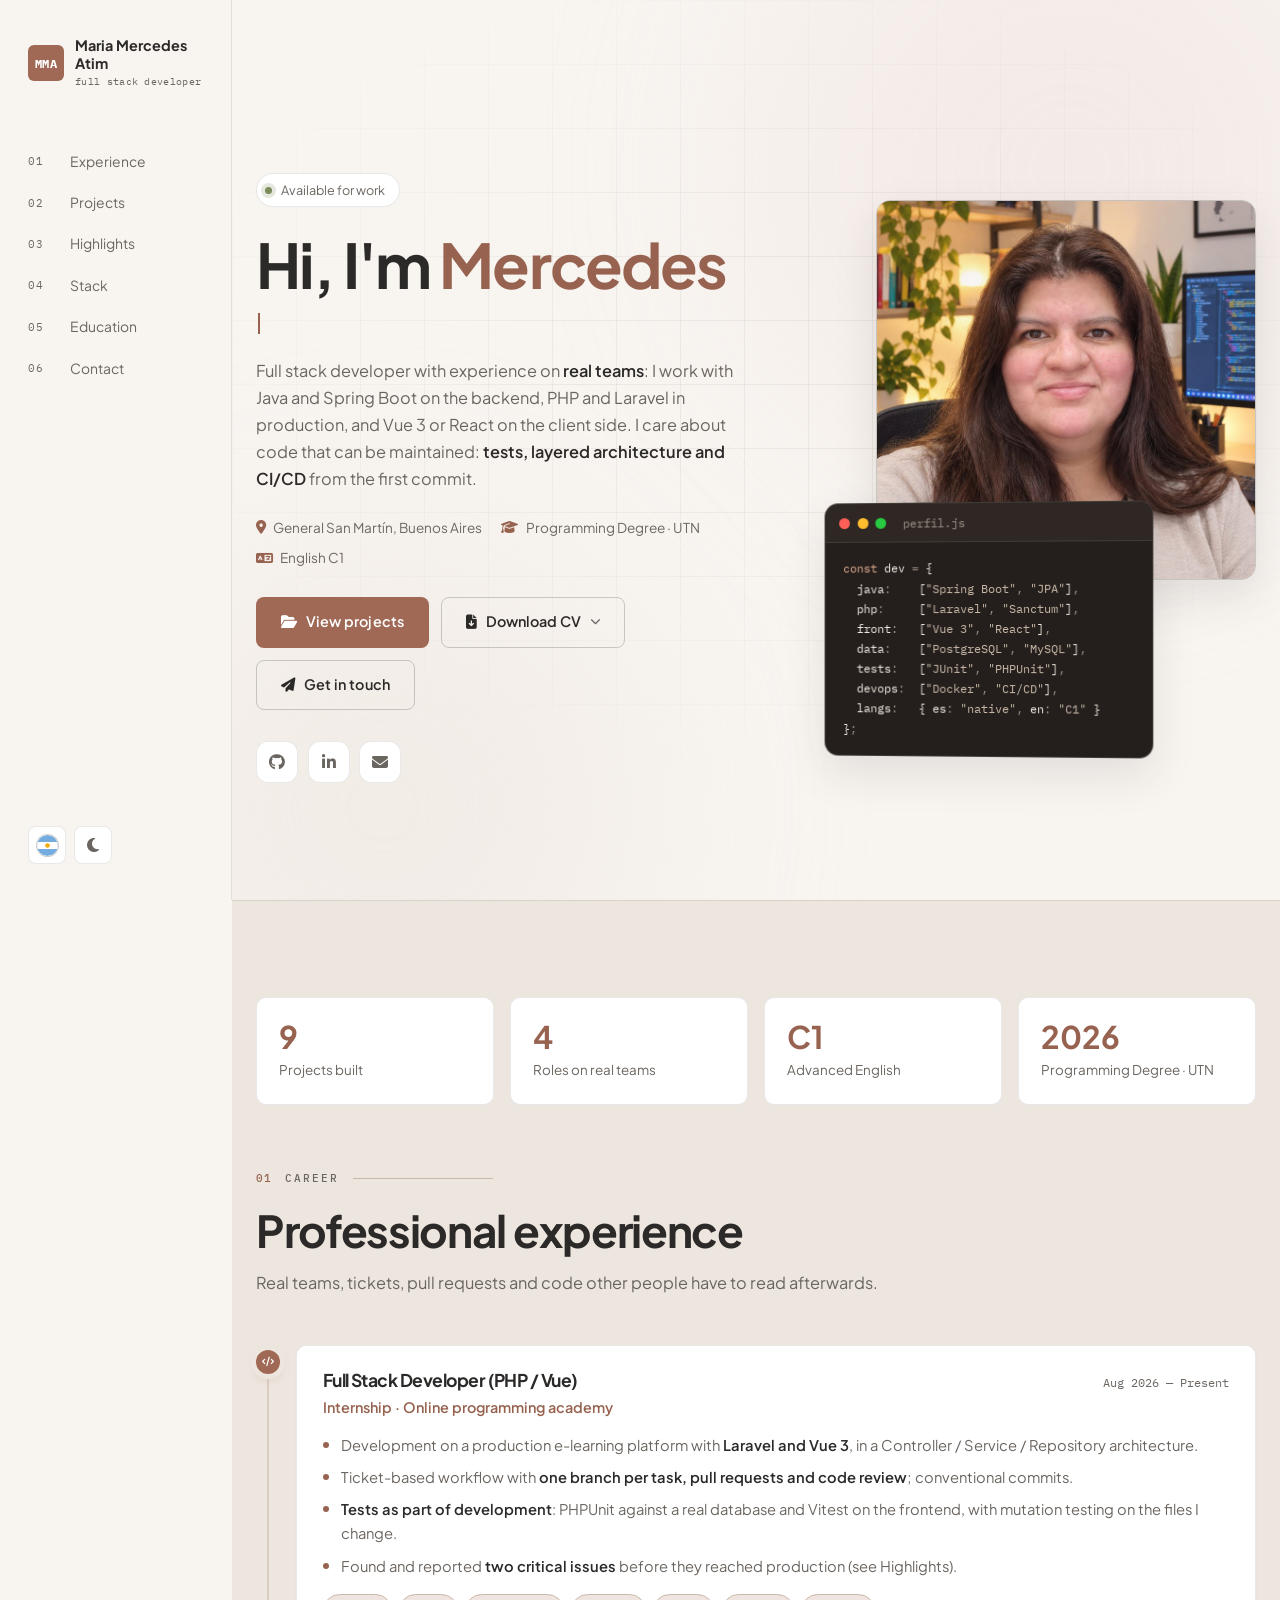
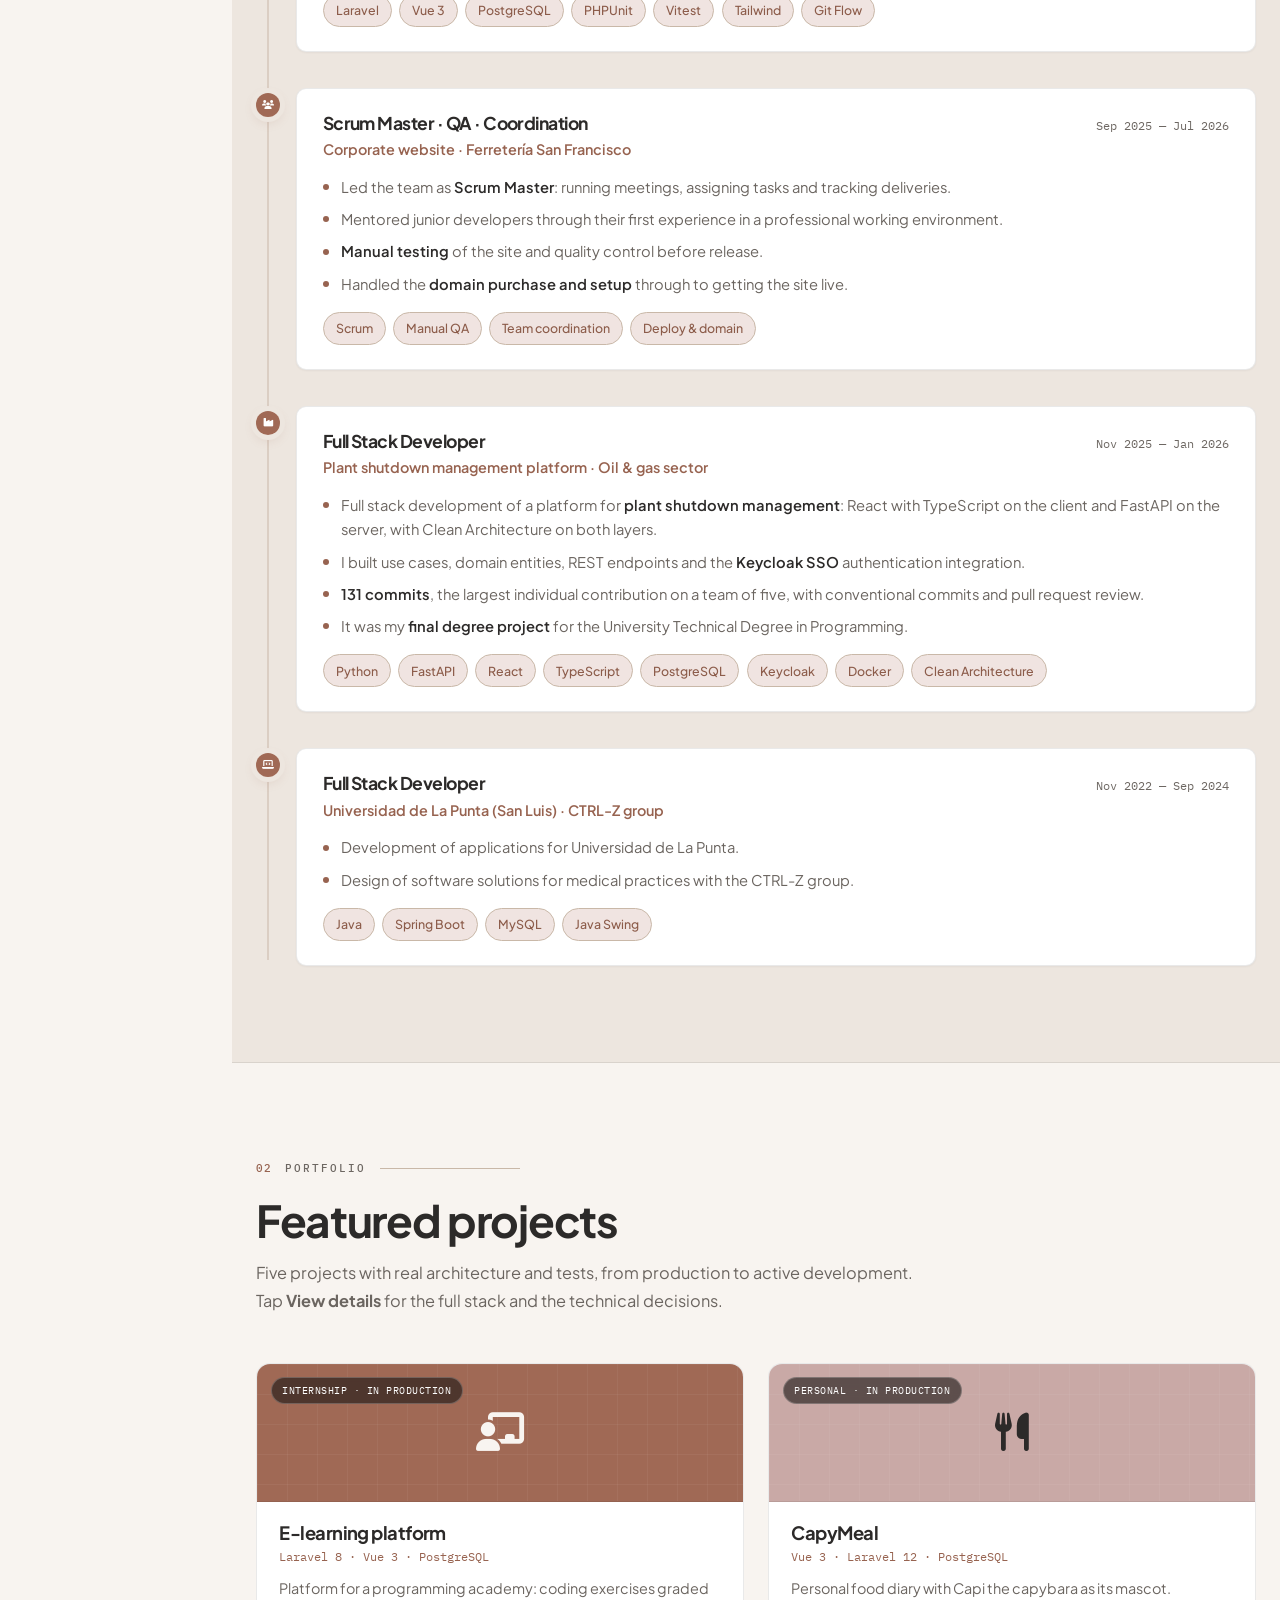
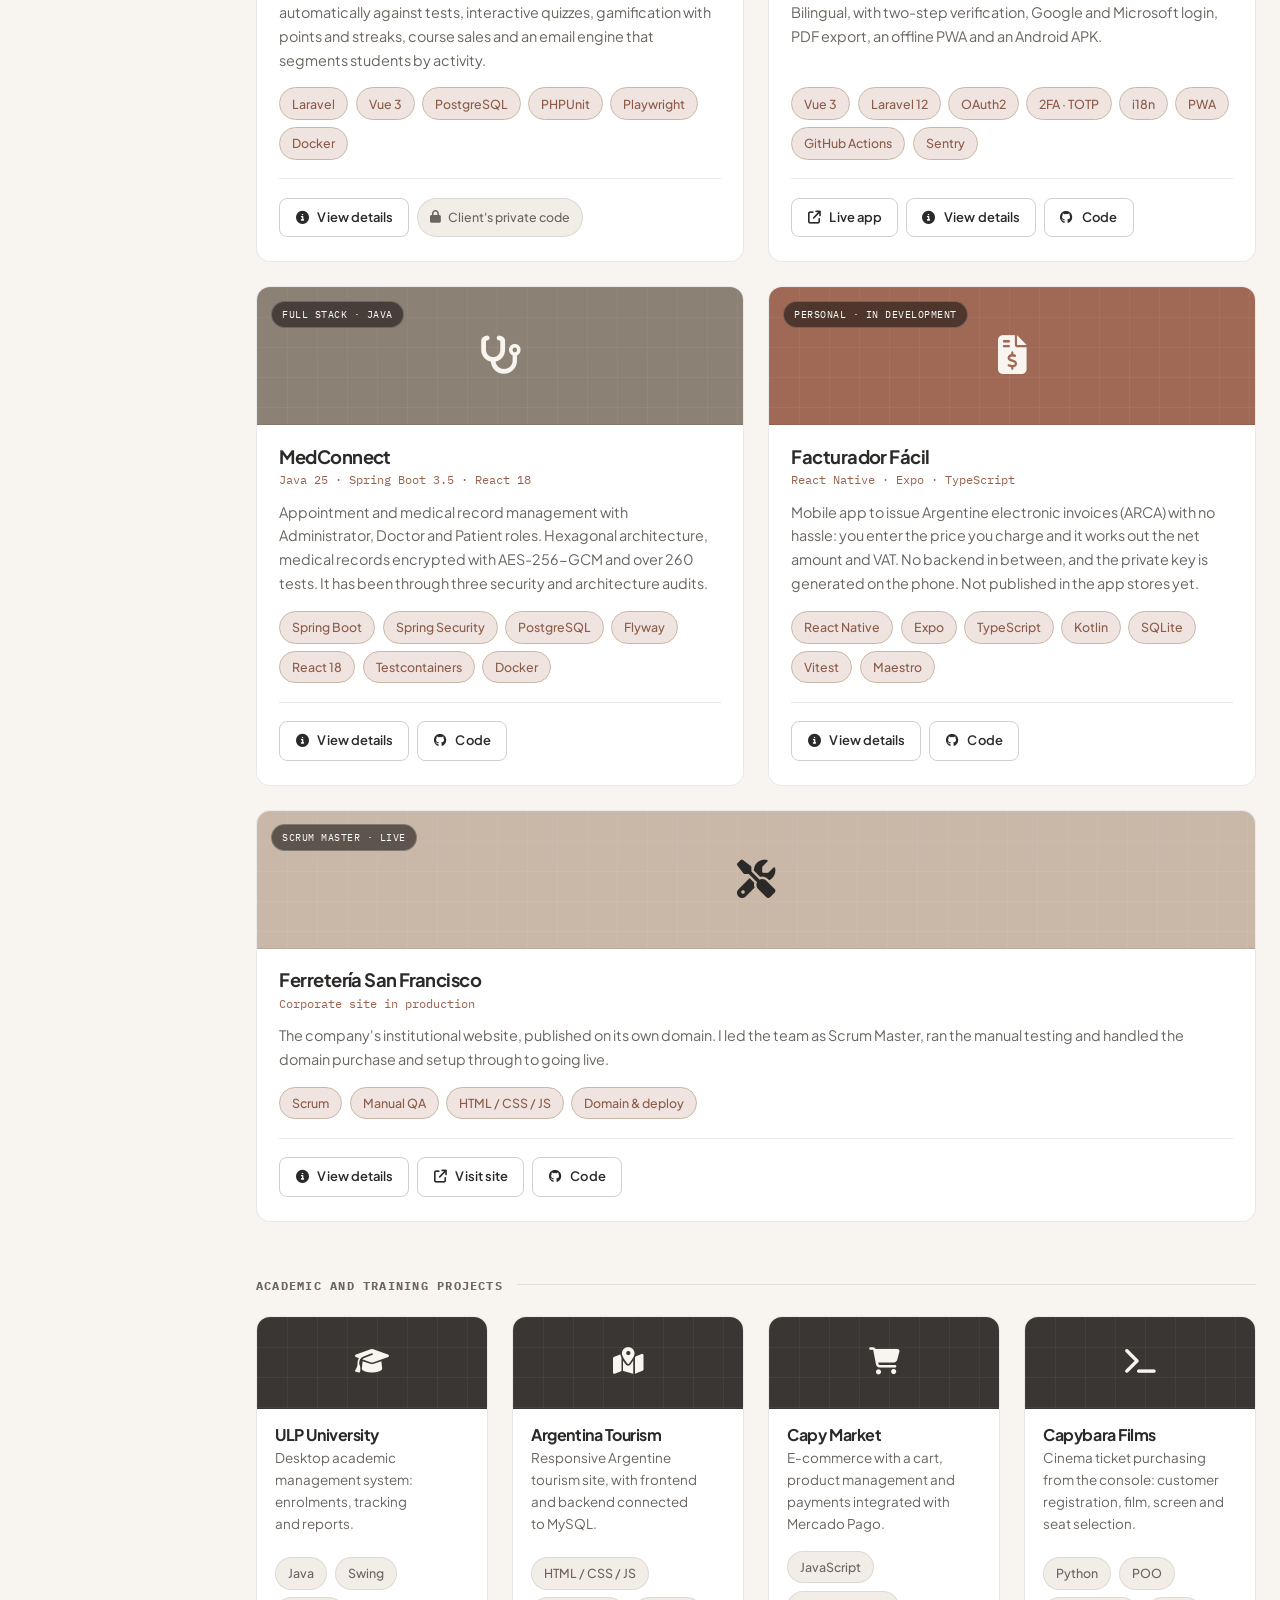
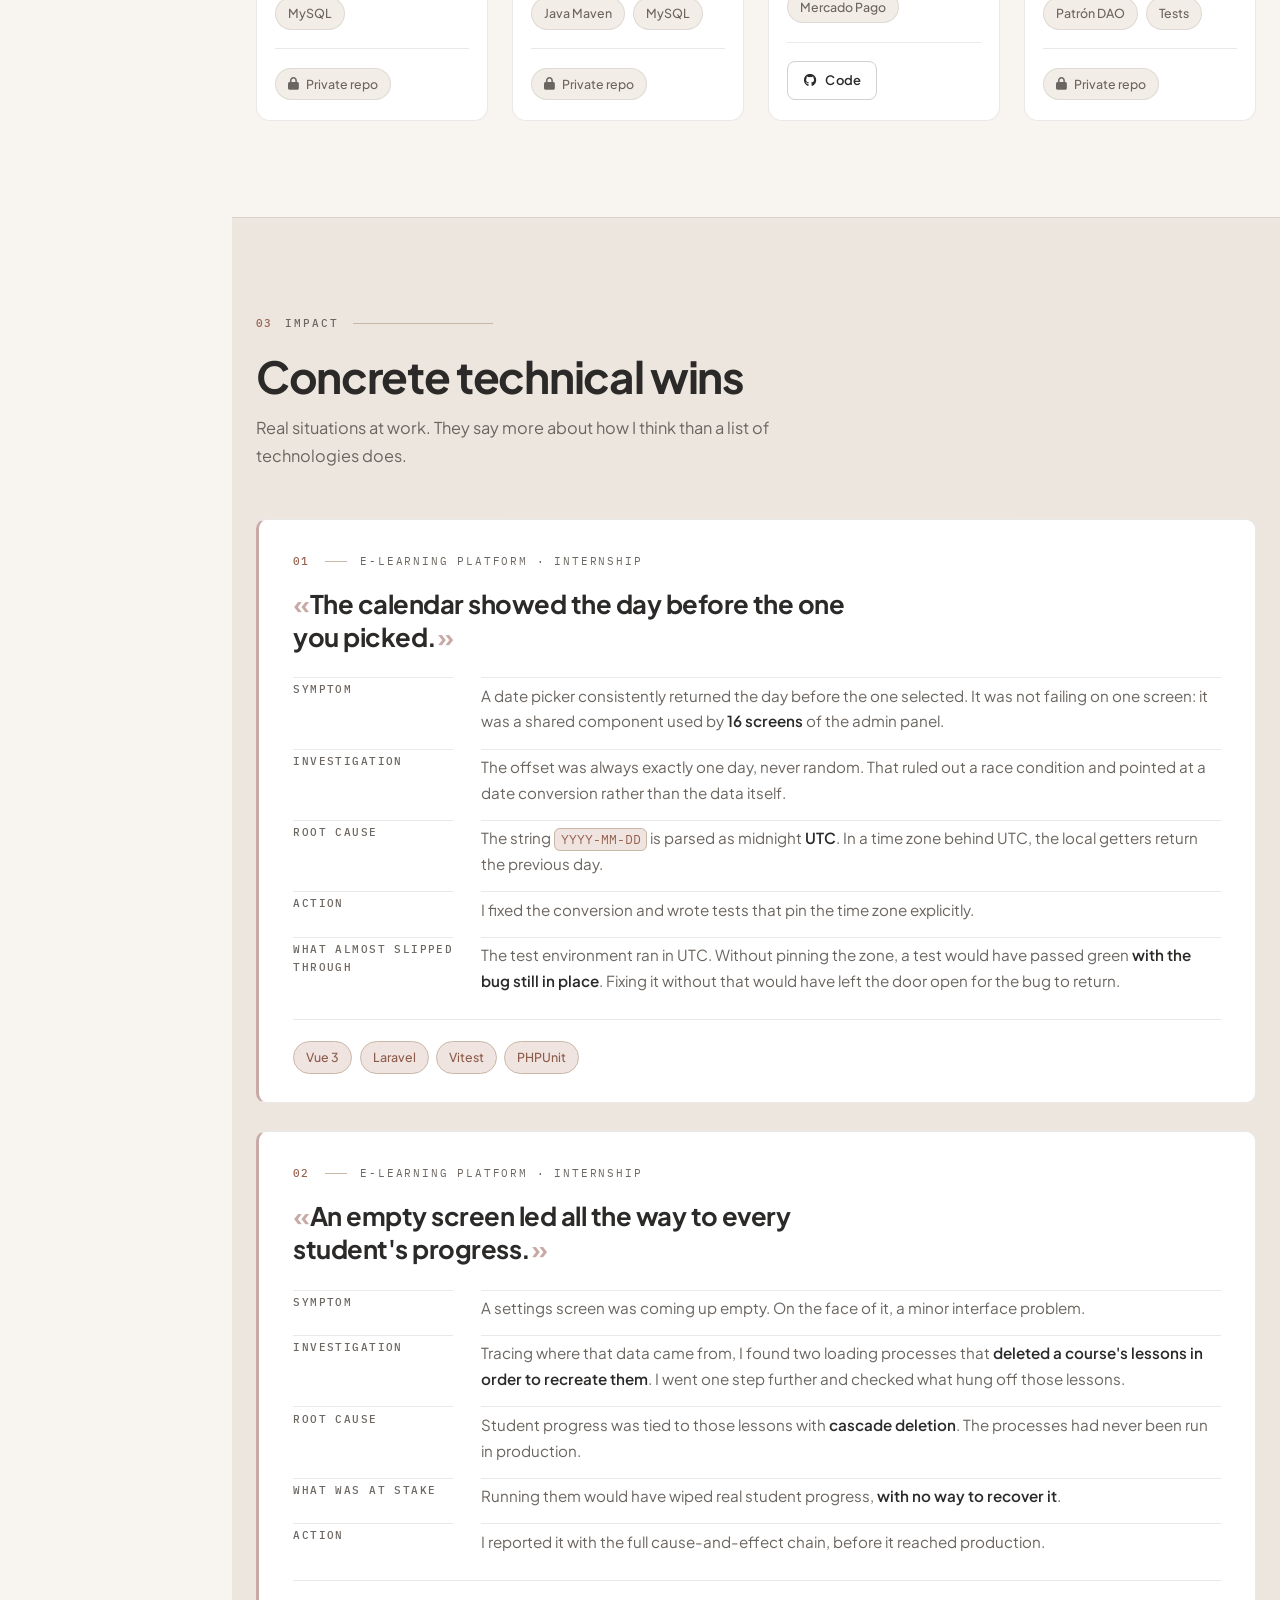
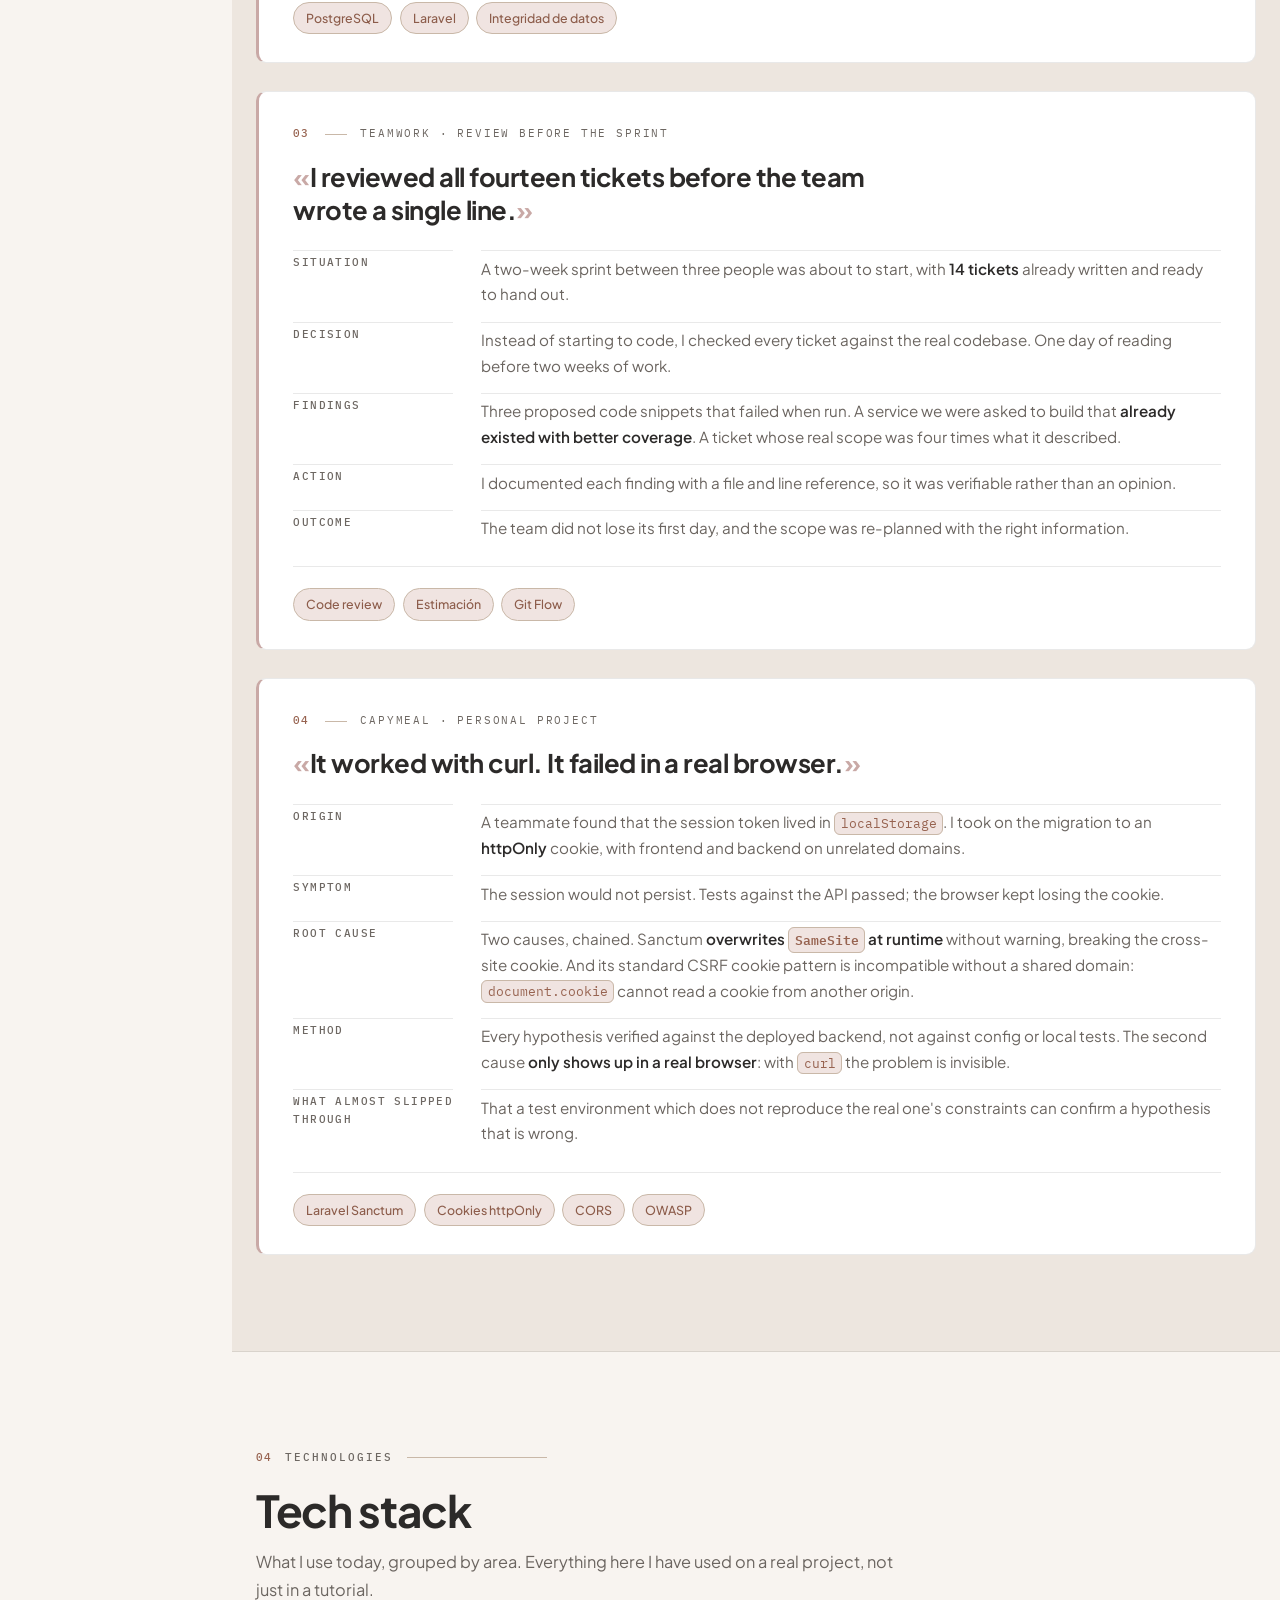
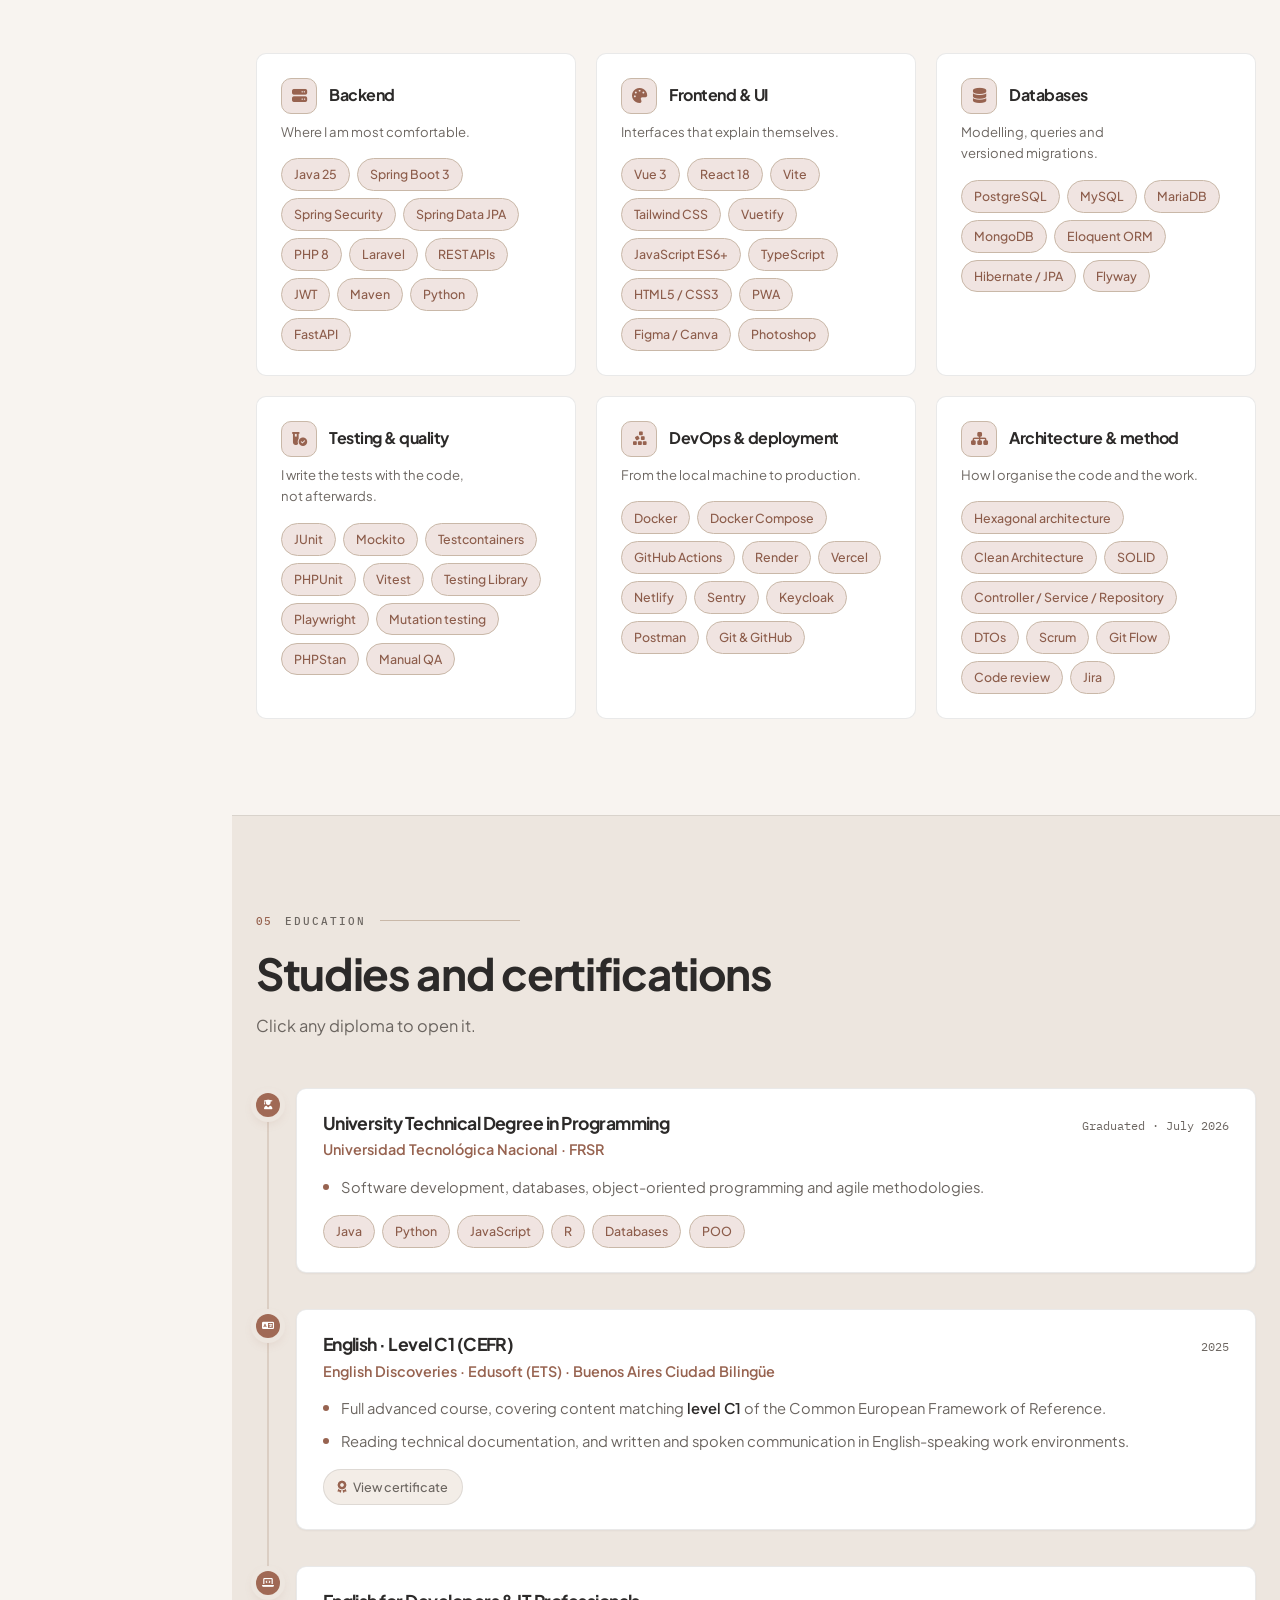
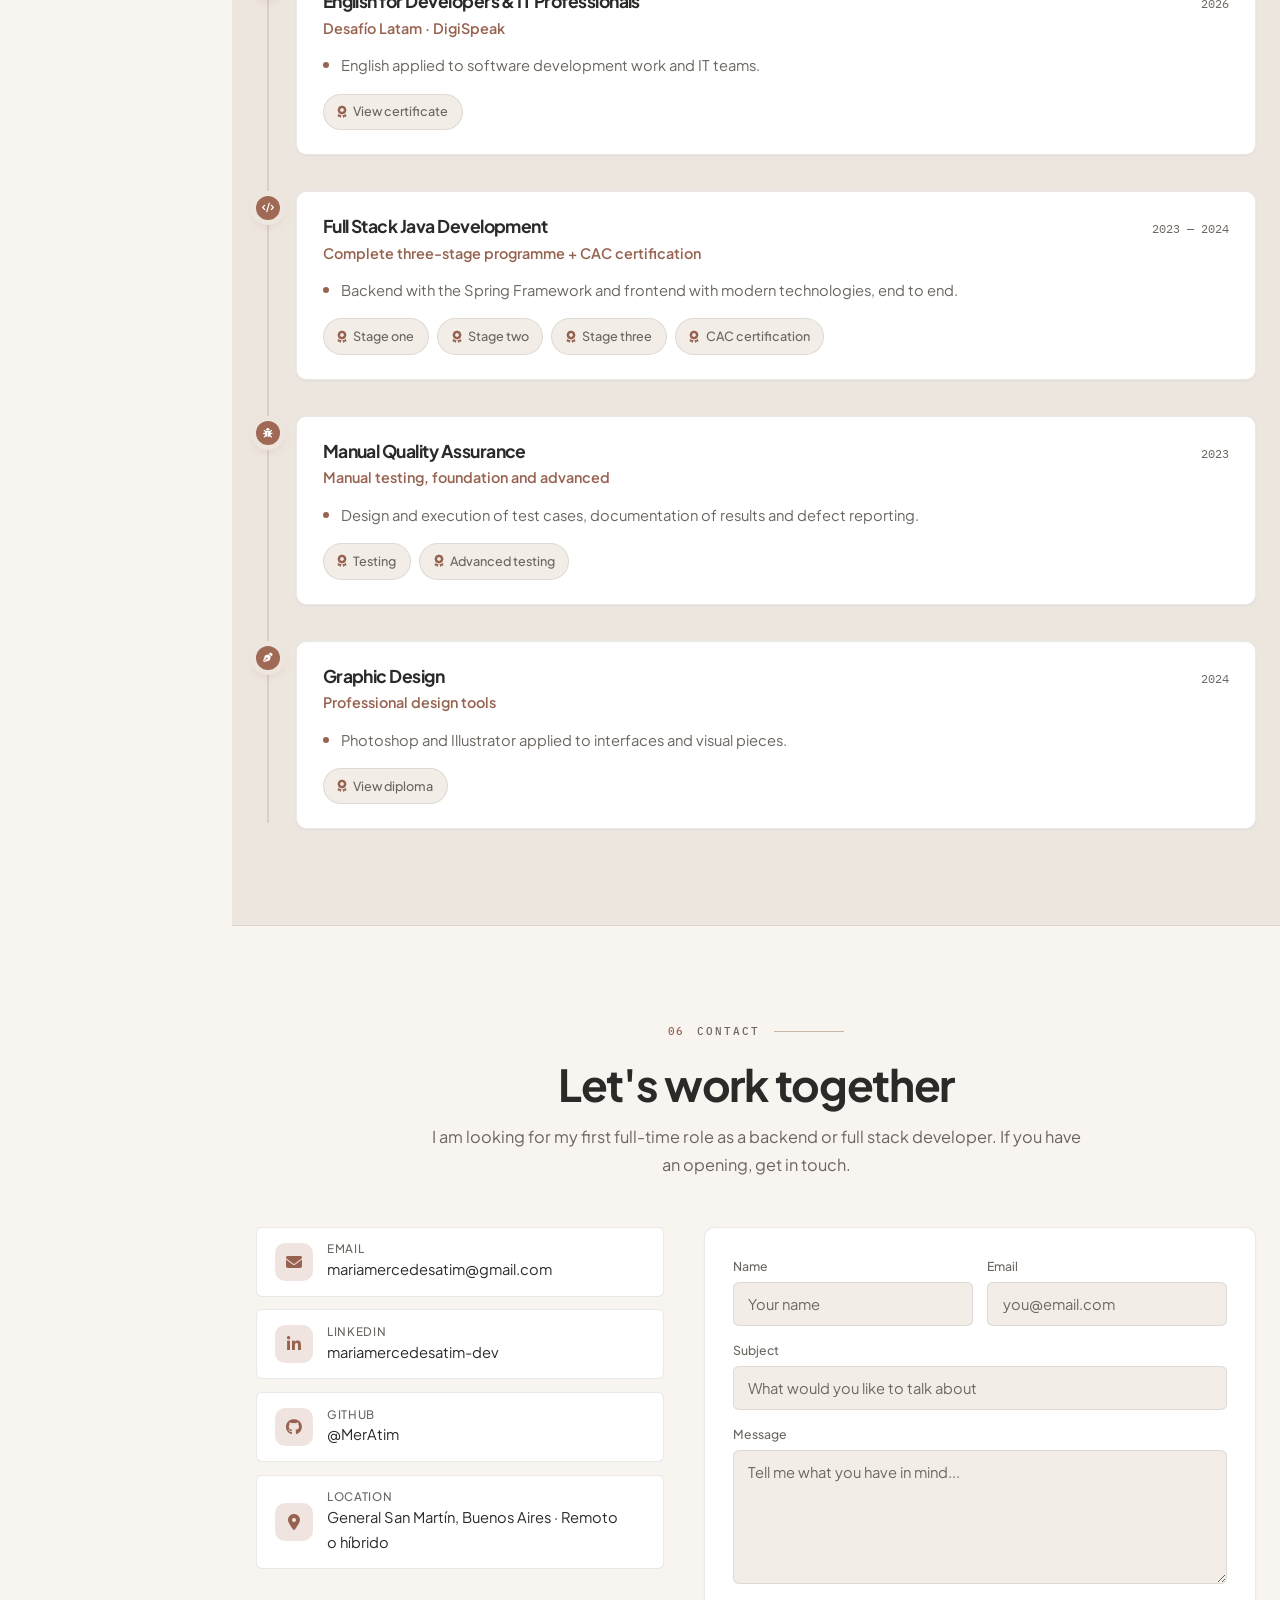
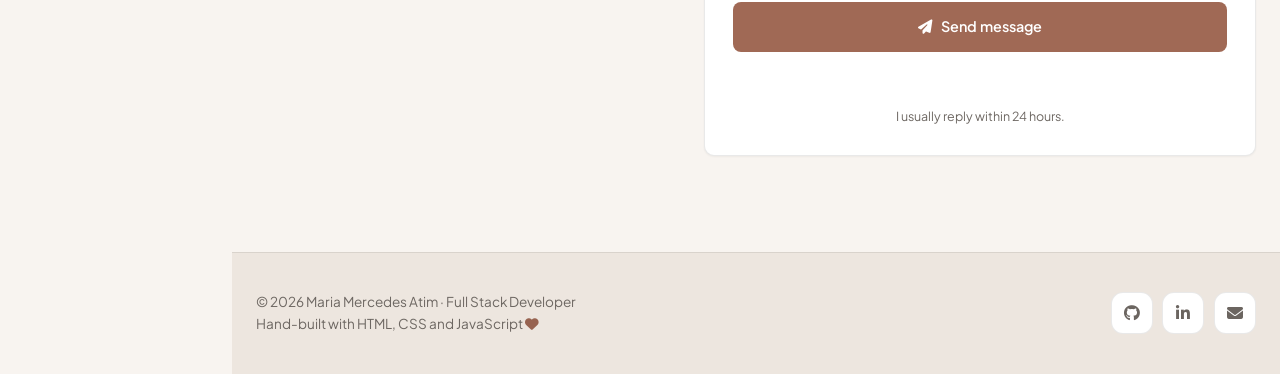
==== commit 3f02c300: "Agrega Facturador Fácil a los proyectos destacados Co-Authored-By: Claude Opus 5.5 <noreply@anthropi" ====
--- a/index.html
+++ b/index.html
@@ -209,7 +209,7 @@
       <div class="wrap">
         <div class="stats reveal">
           <div class="stat">
-            <div class="stat__num grad-text" data-count="8">8</div>
+            <div class="stat__num grad-text" data-count="9">9</div>
             <div class="stat__label" data-i18n="stat.projects">Proyectos desarrollados</div>
           </div>
           <div class="stat">
@@ -342,7 +342,7 @@
           <p class="section__tag" data-i18n="sec.proj.tag">Portafolio</p>
           <h2 class="section__title" data-i18n="sec.proj.title">Proyectos destacados</h2>
           <p class="section__sub" data-i18n="sec.proj.sub">
-            Cuatro proyectos con arquitectura, tests y despliegue real. Tocá
+            Cinco proyectos con arquitectura y tests, de producción a desarrollo activo. Tocá
             <strong>Ver detalle</strong> para el stack completo y las decisiones técnicas.
           </p>
         </div>
@@ -447,6 +447,40 @@
                 </button>
                 <a class="btn btn--ghost btn--sm" href="https://github.com/MerAtim/MediConnect" target="_blank" rel="noopener">
                   <i class="fab fa-github"></i> <span data-i18n="t225">Código</span>
+                </a>
+              </div>
+            </div>
+          </article>
+
+          <!-- Facturador Fácil -->
+          <article class="pcard reveal">
+            <div class="pcard__top pcard__top--a">
+              <span class="pcard__badge" data-i18n="ff01">Personal · En desarrollo</span>
+              <i class="fas fa-file-invoice-dollar pcard__icon"></i>
+            </div>
+            <div class="pcard__body">
+              <h3>Facturador Fácil</h3>
+              <p class="pcard__tagline">React Native · Expo · TypeScript</p>
+              <p class="pcard__desc" data-i18n="ff02">
+                App móvil para emitir comprobantes de ARCA sin vueltas: ingresás el precio que
+                cobrás y calcula el neto y el IVA. Sin servidor intermedio, con la clave privada
+                generada en el teléfono. Todavía no está publicada en las tiendas.
+              </p>
+              <div class="chips">
+                <span class="chip">React Native</span>
+                <span class="chip">Expo</span>
+                <span class="chip">TypeScript</span>
+                <span class="chip">Kotlin</span>
+                <span class="chip">SQLite</span>
+                <span class="chip">Vitest</span>
+                <span class="chip">Maestro</span>
+              </div>
+              <div class="pcard__actions">
+                <button class="btn btn--ghost btn--sm js-project" data-project="facturador">
+                  <i class="fas fa-circle-info"></i> <span data-i18n="t220">Ver detalle</span>
+                </button>
+                <a class="btn btn--ghost btn--sm" href="https://github.com/MerAtim/facturador-facil" target="_blank" rel="noopener">
+                  <i class="fab fa-github"></i> <span data-i18n="t224">Código</span>
                 </a>
               </div>
             </div>
@@ -1171,6 +1205,86 @@
     </div>
   </template>
 
+  <template id="pd-facturador">
+    <div class="pd">
+      <div class="pd__head">
+        <span class="pd__kicker" data-i18n="ff03">Proyecto personal · app móvil · en desarrollo</span>
+        <h3>Facturador Fácil</h3>
+        <p data-i18n="ff04">
+          App móvil para emitir comprobantes electrónicos de ARCA. Nace de las limitaciones del
+          facturador oficial: para una factura A hay que calcular a mano el neto a partir del
+          precio final. Acá ingresás lo que cobrás y la app hace el resto.
+        </p>
+      </div>
+
+      <h4 data-i18n="ff05">El recorrido de una factura</h4>
+      <div class="pd__shots">
+        <figure>
+          <a href="./assets/ff-receptor.png" target="_blank" rel="noopener">
+            <img src="./assets/ff-receptor.png" alt="Pantalla de nueva factura con los datos del cliente completados desde el CUIT" data-i18n-alt="ff10" width="493" height="1020" loading="lazy">
+          </a>
+          <figcaption data-i18n="ff06">Con el CUIT, la app completa los datos del cliente</figcaption>
+        </figure>
+        <figure>
+          <a href="./assets/ff-precio.png" target="_blank" rel="noopener">
+            <img src="./assets/ff-precio.png" alt="Pantalla de nueva factura con un ítem cargado por precio final" data-i18n-alt="ff11" width="502" height="1020" loading="lazy">
+          </a>
+          <figcaption data-i18n="ff07">Cargás el precio que cobrás</figcaption>
+        </figure>
+        <figure>
+          <a href="./assets/ff-revision.png" target="_blank" rel="noopener">
+            <img src="./assets/ff-revision.png" alt="Pantalla de revisión con el neto, el IVA y el total calculados" data-i18n-alt="ff12" width="510" height="1020" loading="lazy">
+          </a>
+          <figcaption data-i18n="ff08">La app discrimina el neto y el IVA</figcaption>
+        </figure>
+        <figure>
+          <a href="./assets/ff-emitida.png" target="_blank" rel="noopener">
+            <img src="./assets/ff-emitida.png" alt="Pantalla de factura emitida con el CAE y el botón para compartir" data-i18n-alt="ff13" width="512" height="1020" loading="lazy">
+          </a>
+          <figcaption data-i18n="ff09">Factura autorizada, lista para compartir</figcaption>
+        </figure>
+      </div>
+      <p class="pd__shots-note" data-i18n="ff14">Capturas con datos de prueba y un ARCA simulado: ninguna factura es real.</p>
+
+      <h4 data-i18n="t060">Funcionalidades</h4>
+      <ul>
+        <li data-i18n="ff15"><strong>Emisión de facturas</strong> por precio final o por precio neto, con el tipo de comprobante según el receptor, y notas de crédito para anular.</li>
+        <li data-i18n="ff16"><strong>Clientes y productos</strong> guardados en el teléfono, y datos del receptor completados desde el padrón de ARCA.</li>
+        <li data-i18n="ff17"><strong>Comprobante para compartir</strong> en PDF, sin salir de la app.</li>
+        <li data-i18n="ff18"><strong>Respaldo cifrado</strong> de los datos locales.</li>
+      </ul>
+
+      <h4 data-i18n="t041">Stack</h4>
+      <ul>
+        <li data-i18n="ff19"><strong>App:</strong> React Native con Expo y TypeScript en modo estricto, con módulos nativos propios en Kotlin.</li>
+        <li data-i18n="ff20"><strong>Estructura:</strong> monorepo con pnpm y Turborepo, con el dominio fiscal, la aplicación y la integración con ARCA en paquetes separados.</li>
+        <li data-i18n="ff21"><strong>Datos:</strong> SQLite cifrada, sin servidor intermedio.</li>
+        <li data-i18n="ff22"><strong>Calidad:</strong> Vitest para tests unitarios, Maestro para pruebas de punta a punta en emulador y GitHub Actions en cada PR.</li>
+      </ul>
+
+      <h4 data-i18n="t062">Decisiones de arquitectura</h4>
+      <ul>
+        <li data-i18n="ff23"><strong>Local first:</strong> la app habla directo con los web services de ARCA. La clave privada se genera en el teléfono, vive en el Keystore de Android y nunca sale del dispositivo.</li>
+        <li data-i18n="ff24"><strong>Dinero en centavos:</strong> los importes son un value object sobre enteros, no números de punto flotante. Un test recorre miles de precios por alícuota para acotar el redondeo del IVA a un centavo.</li>
+        <li data-i18n="ff25"><strong>Modelo de amenazas</strong> escrito y decisiones registradas en ADR. Por ejemplo, la app bloquea las capturas de pantalla porque casi todas las pantallas muestran datos fiscales.</li>
+      </ul>
+
+      <h4 data-i18n="t042">Lo más interesante que resolví</h4>
+      <ul>
+        <li data-i18n="ff26">Firmar los pedidos a ARCA desde React Native, cuyo motor Hermes no trae las herramientas de criptografía de Node ni del navegador. Lo validé en un emulador Android contra homologación.</li>
+        <li data-i18n="ff27">Probar el flujo completo sin depender de ARCA: las pruebas corren contra un servicio simulado, y la CI comprueba en cada PR que ese simulador no llegue al build publicado, donde daría autorizaciones falsas.</li>
+      </ul>
+
+      <p class="pd__note" data-i18n="ff28"><strong>Estado:</strong> en desarrollo. Todavía no está en las tiendas ni validada en iOS, así que por ahora se puede ver el código pero no probar la app.</p>
+
+      <div class="pd__actions">
+        <a class="btn btn--primary btn--sm" href="https://github.com/MerAtim/facturador-facil" target="_blank" rel="noopener">
+          <i class="fab fa-github"></i> <span data-i18n="cm06">Ver repositorio</span>
+        </a>
+      </div>
+    </div>
+  </template>
+
   <template id="pd-ferreteria">
     <div class="pd">
       <div class="pd__head">
--- a/css/style.css
+++ b/css/style.css
@@ -760,6 +760,7 @@
 /* ===== PROYECTOS ===== */
 .projects { display: grid; gap: 1.5rem; }
 .projects--featured { grid-template-columns: repeat(2, 1fr); }
+.projects--featured > .pcard:last-child:nth-child(odd) { grid-column: 1 / -1; }
 .projects--minor { grid-template-columns: repeat(4, 1fr); margin-top: 1.5rem; }
 
 .pcard {
@@ -1135,6 +1136,38 @@
 }
 
 .pd__note strong { color: var(--text); }
+
+.pd__shots {
+  display: grid;
+  grid-template-columns: repeat(4, 1fr);
+  gap: 0.75rem;
+}
+
+.pd__shots figure { margin: 0; }
+
+.pd__shots img {
+  display: block;
+  width: 100%;
+  height: auto;
+  aspect-ratio: 1 / 2;
+  object-fit: cover;
+  object-position: top;
+  border-radius: var(--radius-sm);
+  border: 1px solid var(--border);
+}
+
+.pd__shots figcaption {
+  margin-top: 0.45rem;
+  font-size: 0.78rem;
+  line-height: 1.35;
+  color: var(--text-soft);
+}
+
+.pd__shots-note {
+  margin-top: 0.8rem;
+  font-size: 0.82rem;
+  color: var(--text-soft);
+}
 
 .pd__actions {
   display: flex;
@@ -1209,6 +1242,8 @@
   .projects--minor,
   .stack,
   .wins { grid-template-columns: 1fr; }
+
+  .pd__shots { grid-template-columns: repeat(2, 1fr); }
 
   .form__grid { grid-template-columns: 1fr; }
   .modal__body { padding: 1.5rem; }
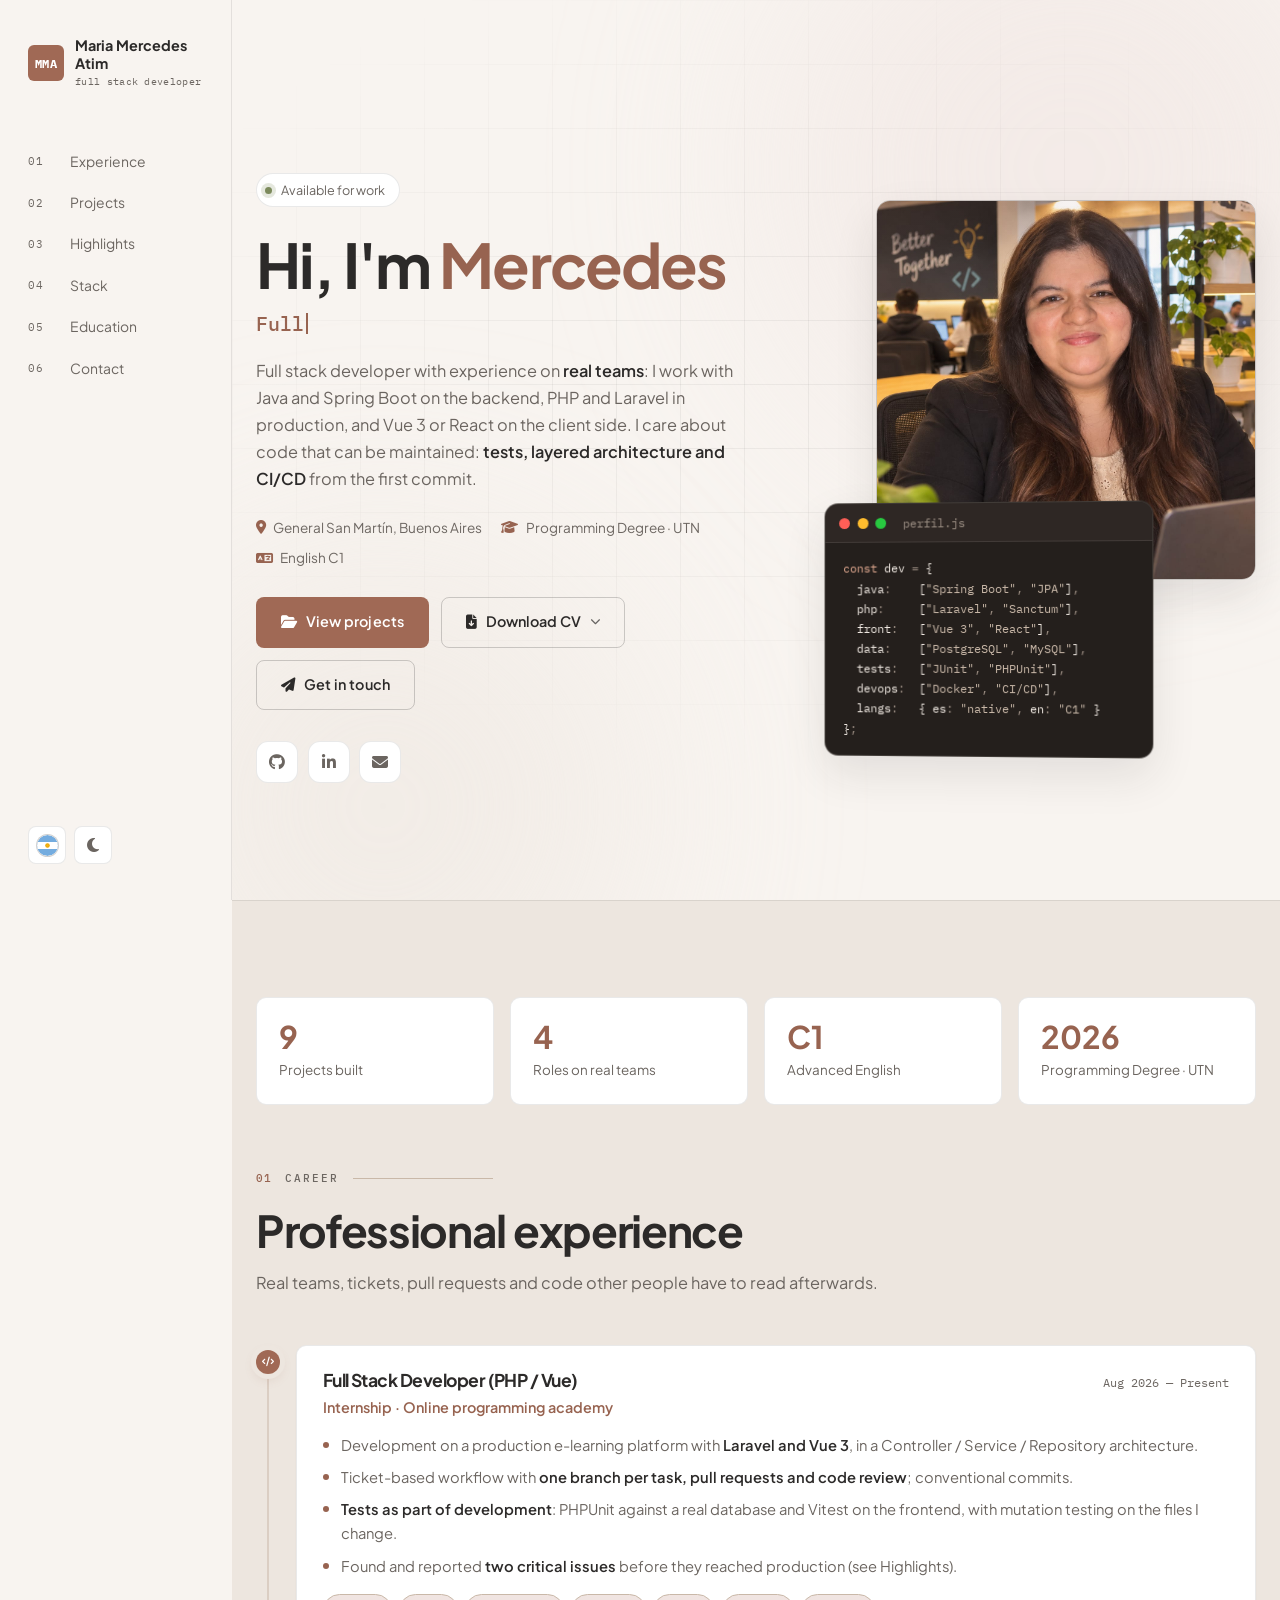
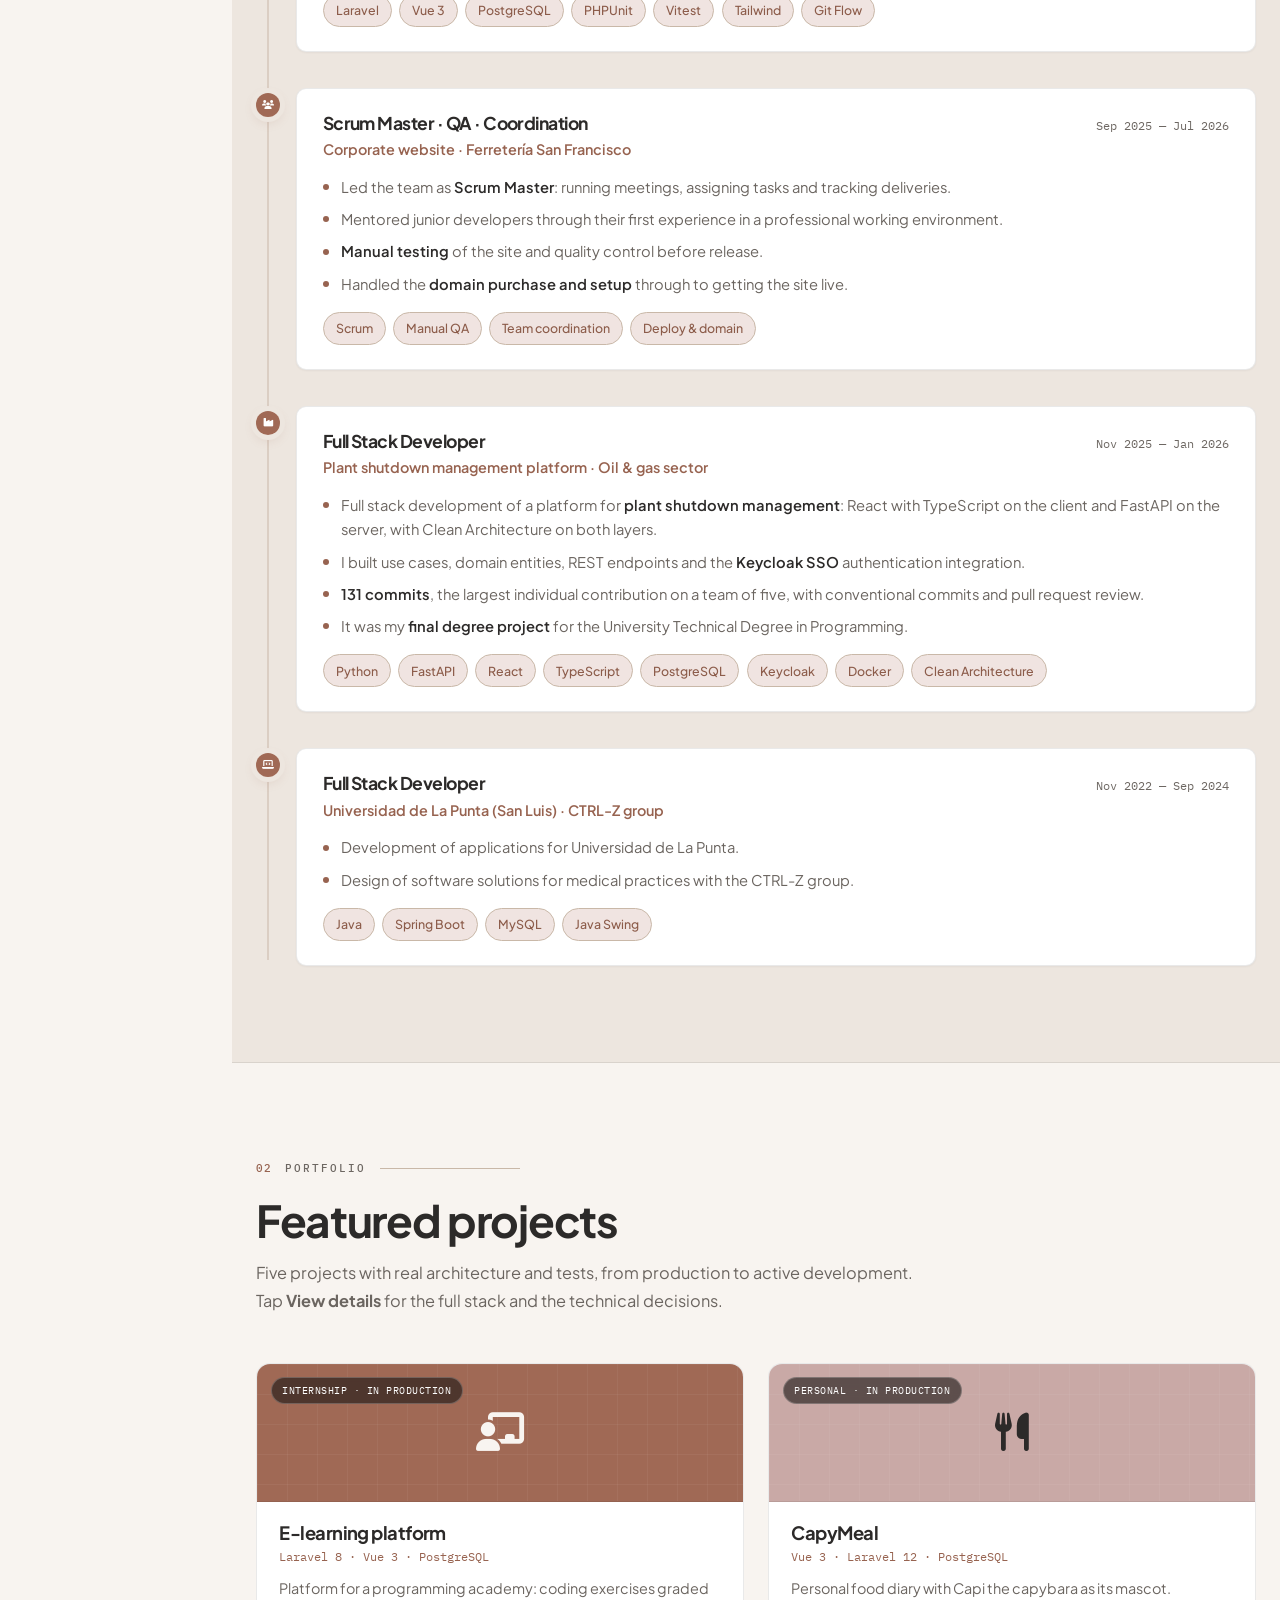
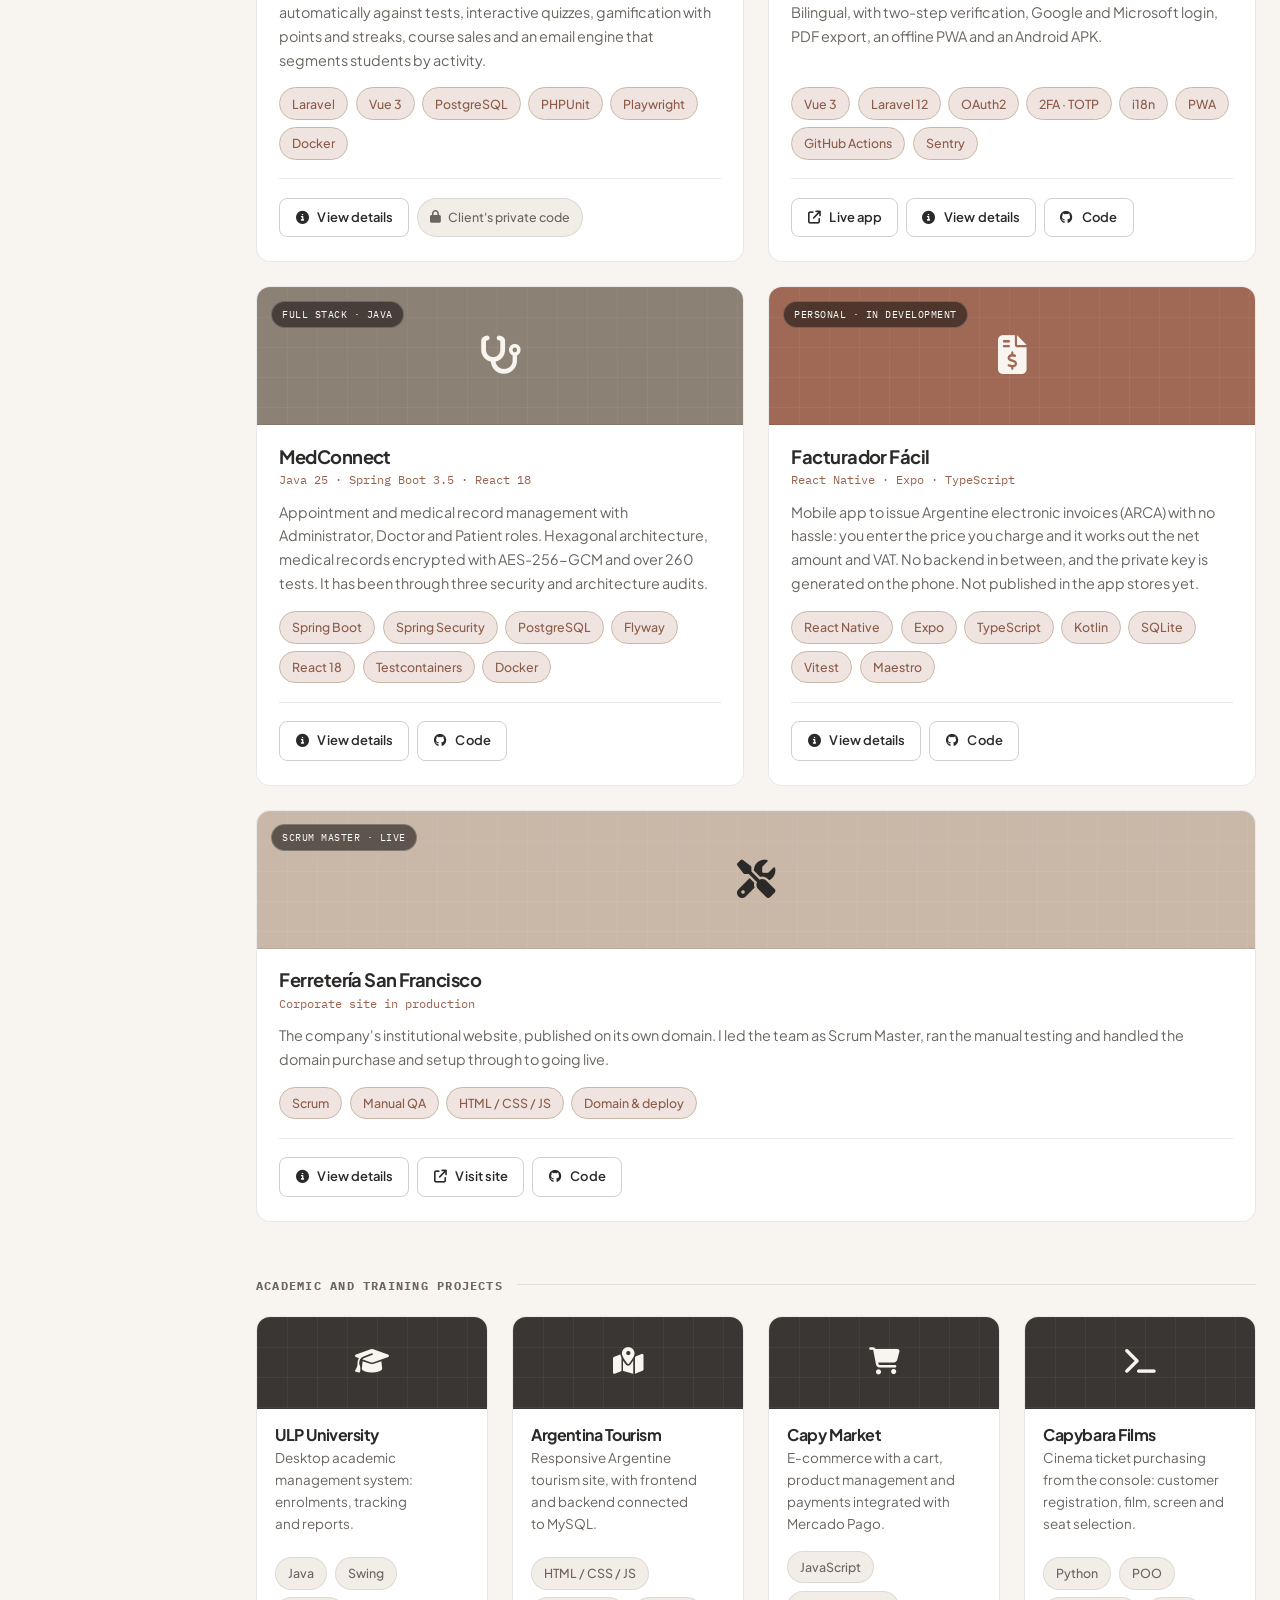
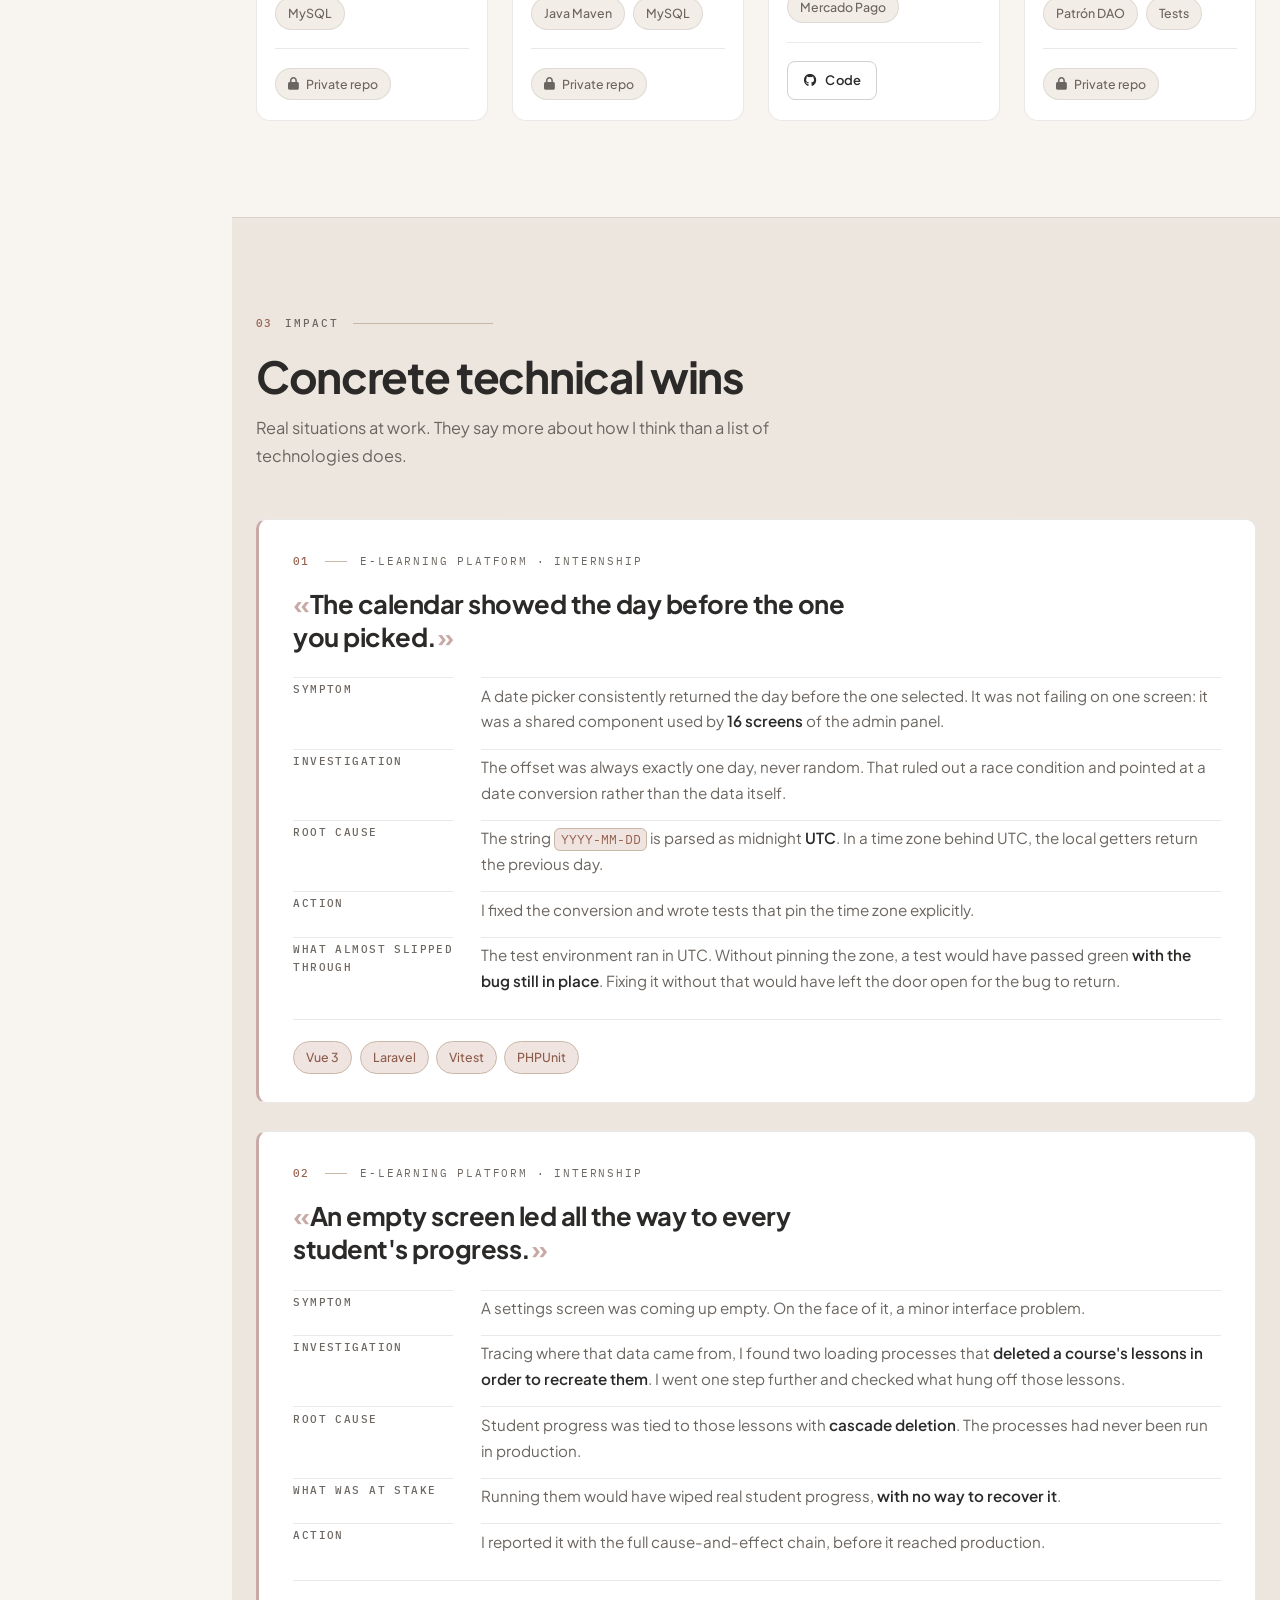
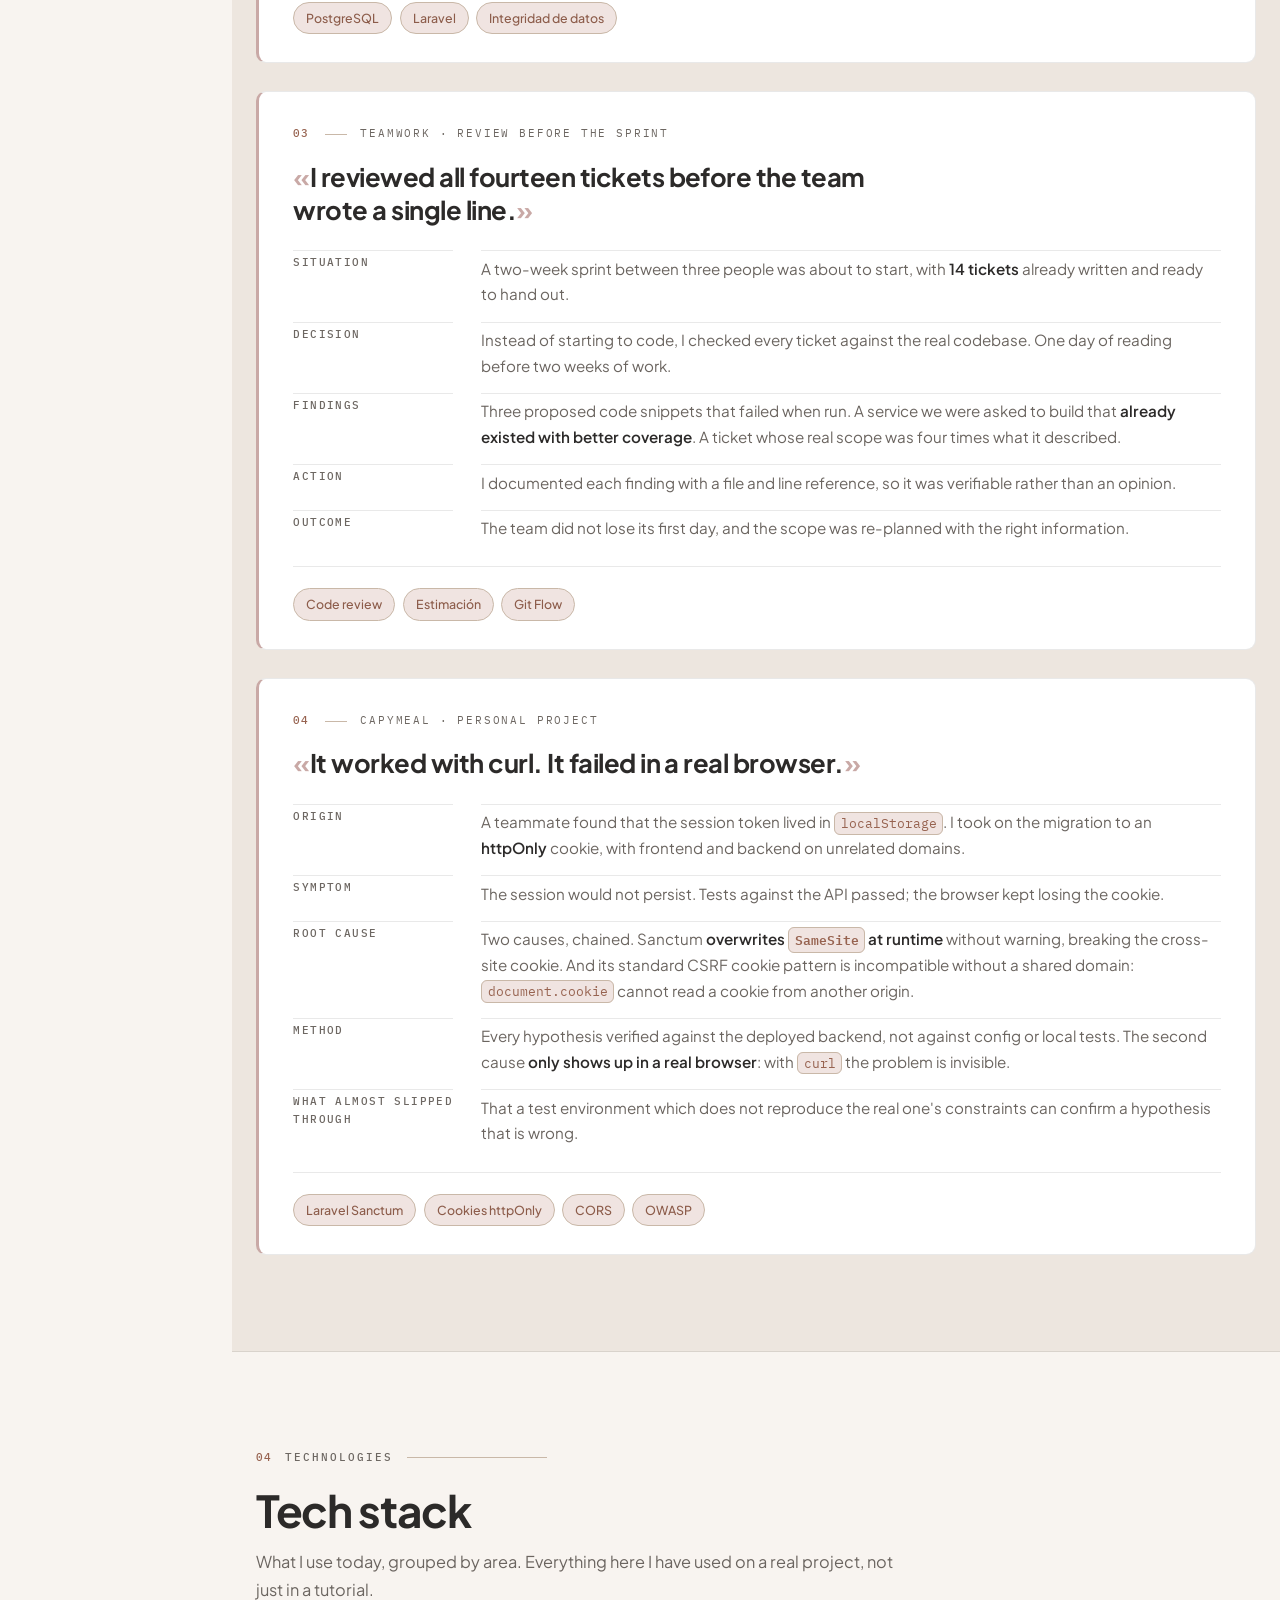
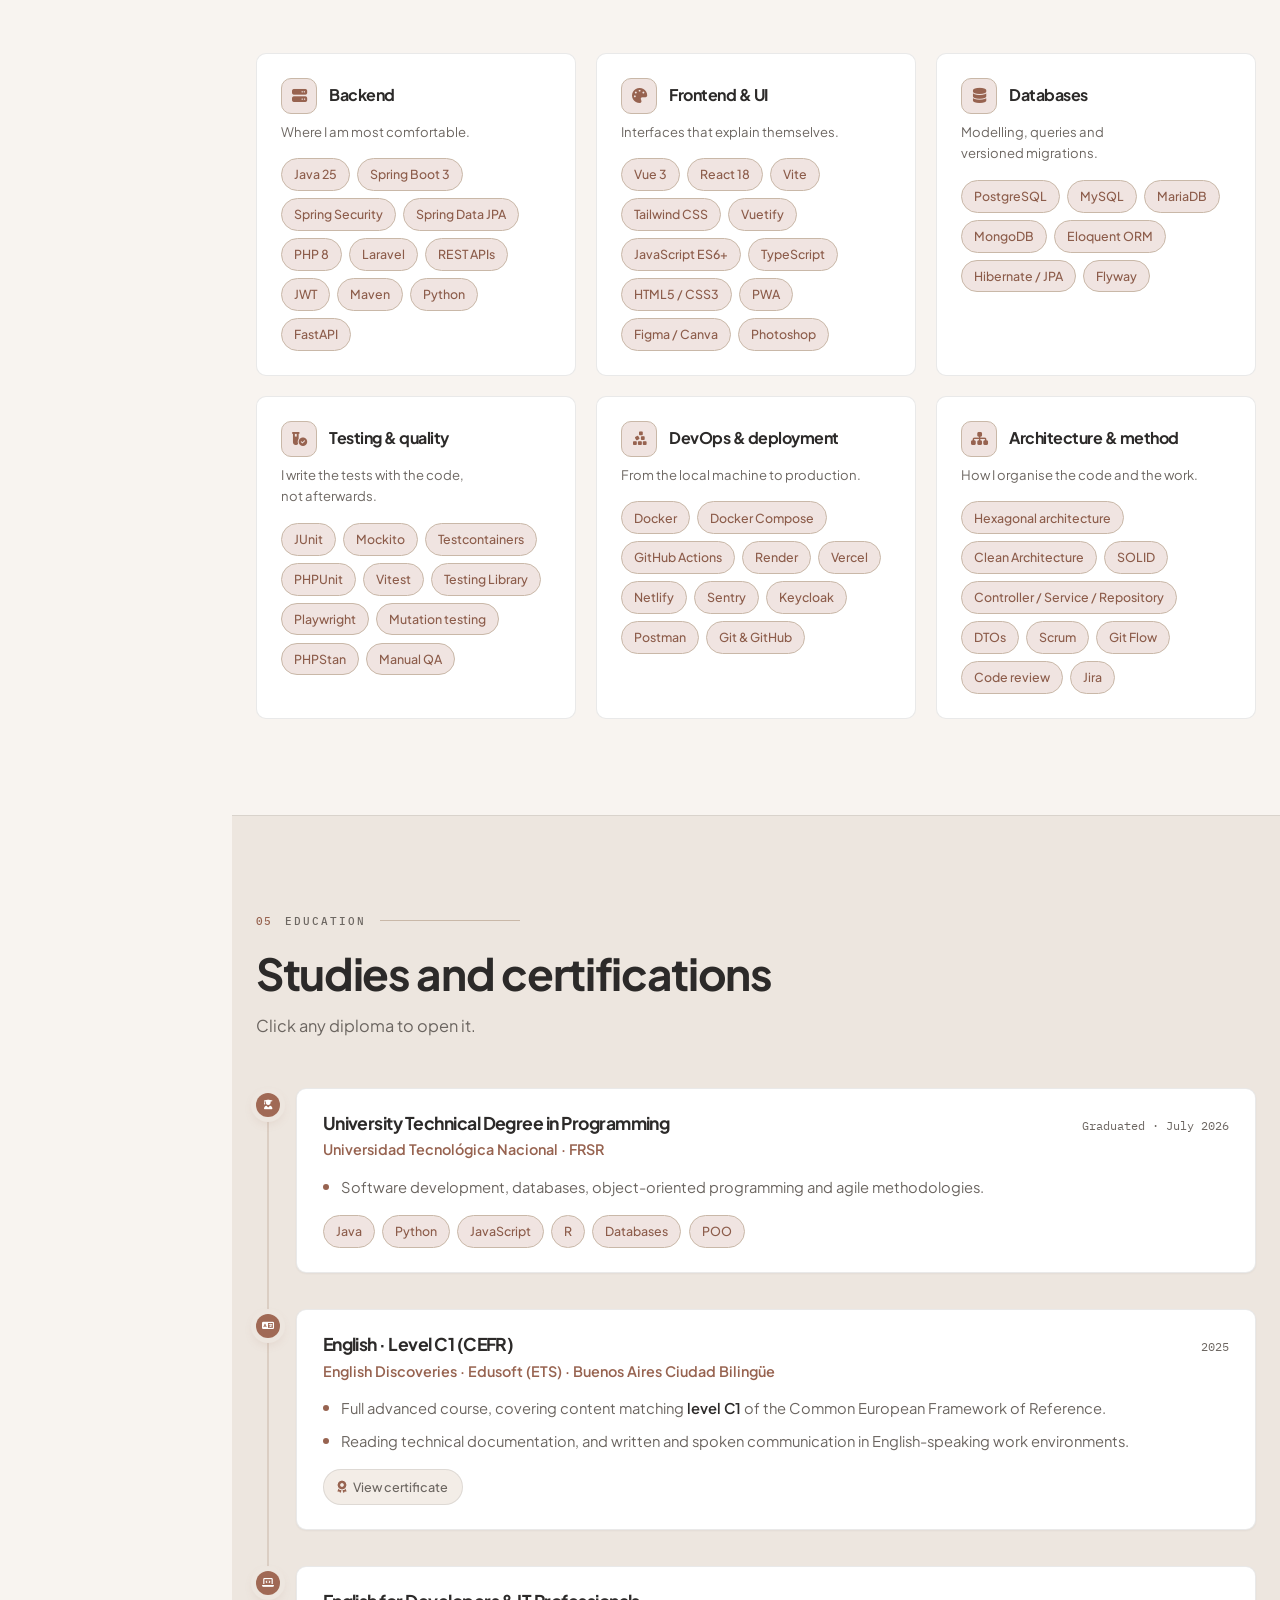
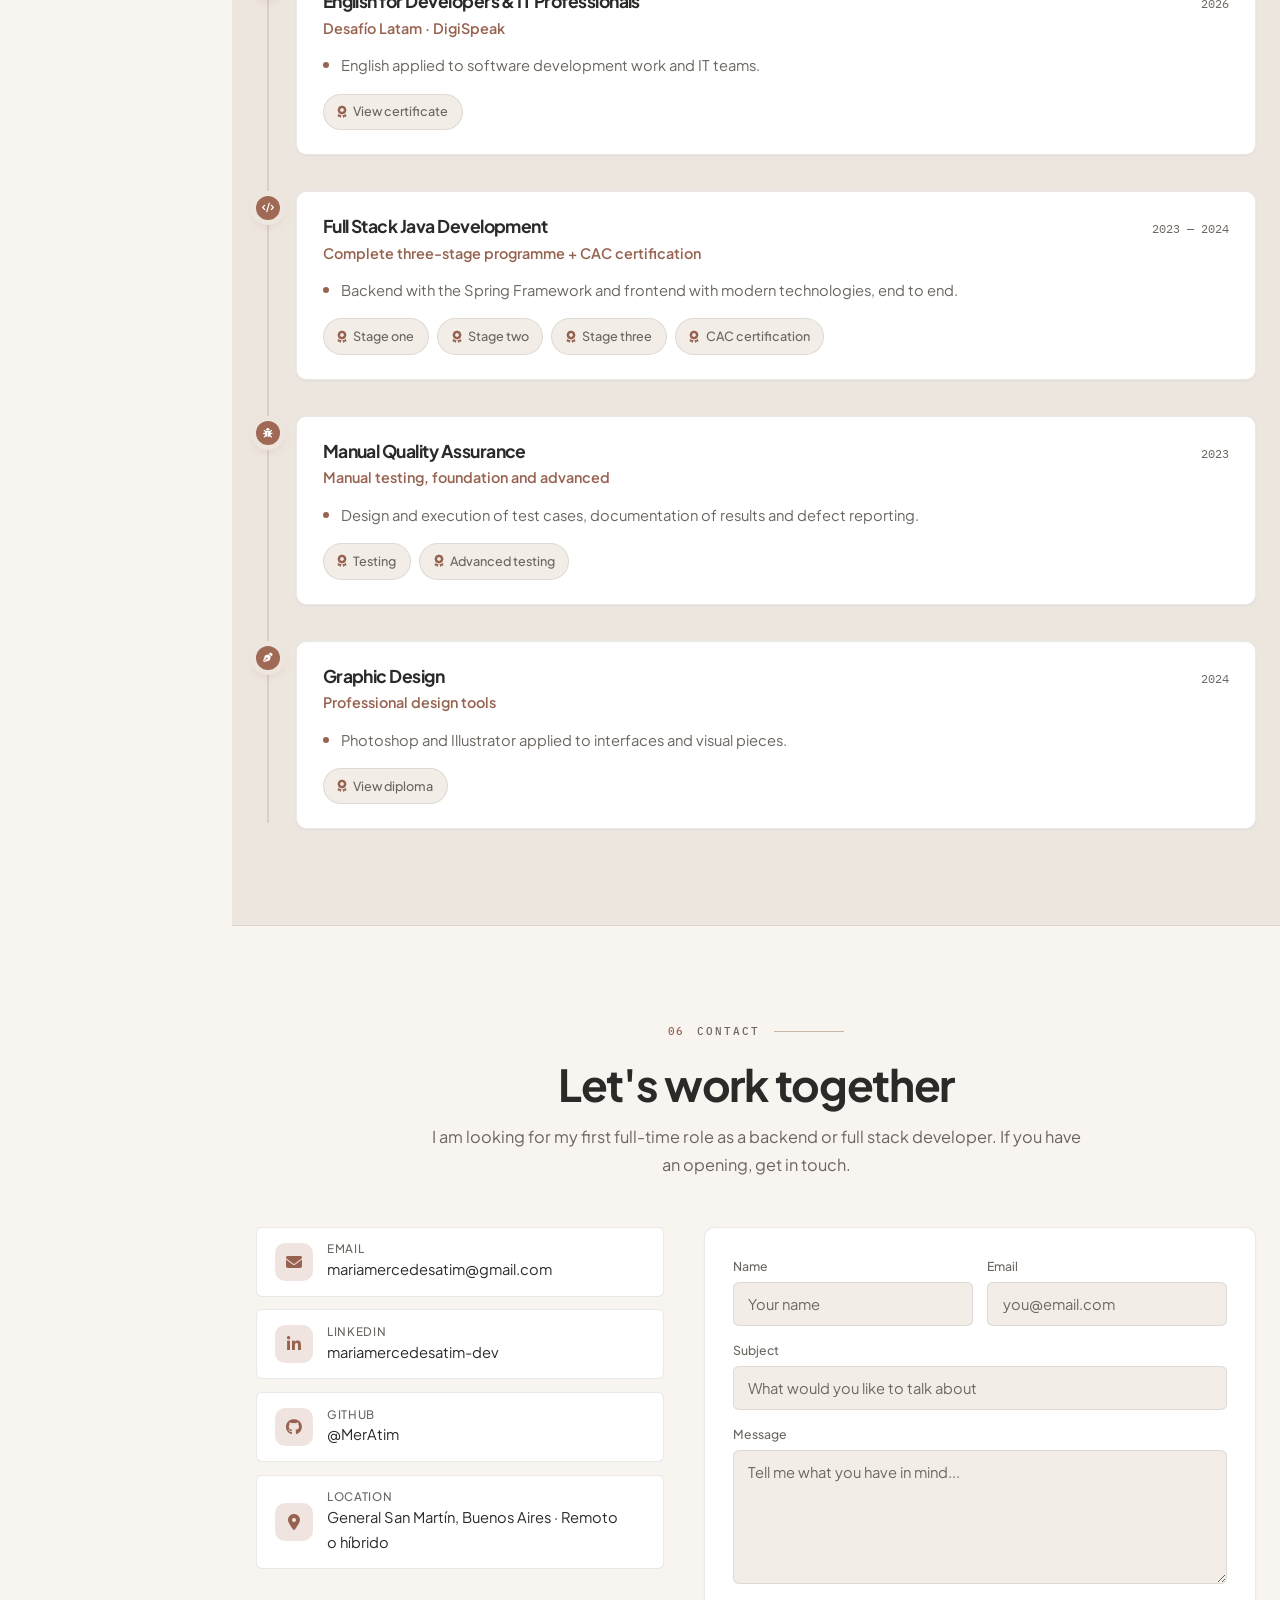
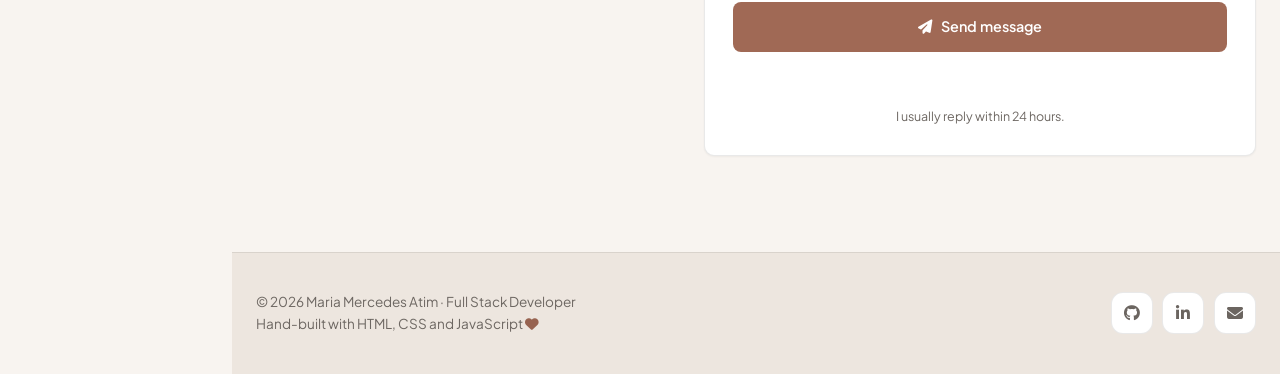
==== commit b1cf88bd: "Cambia la foto de perfil del portafolio Actualiza el hero y regenera la imagen de vista previa para " ====
--- a/index.html
+++ b/index.html
@@ -180,7 +180,7 @@
 
         <div class="hero__visual reveal">
           <figure class="hero__photo">
-            <img src="./assets/Mercedes-perfil.jpg" alt="Maria Mercedes Atim" data-i18n-alt="hero.photo" width="800" height="800">
+            <img src="./assets/Meratim.jpeg" alt="Maria Mercedes Atim" data-i18n-alt="hero.photo" width="800" height="800">
           </figure>
 
           <div class="terminal">
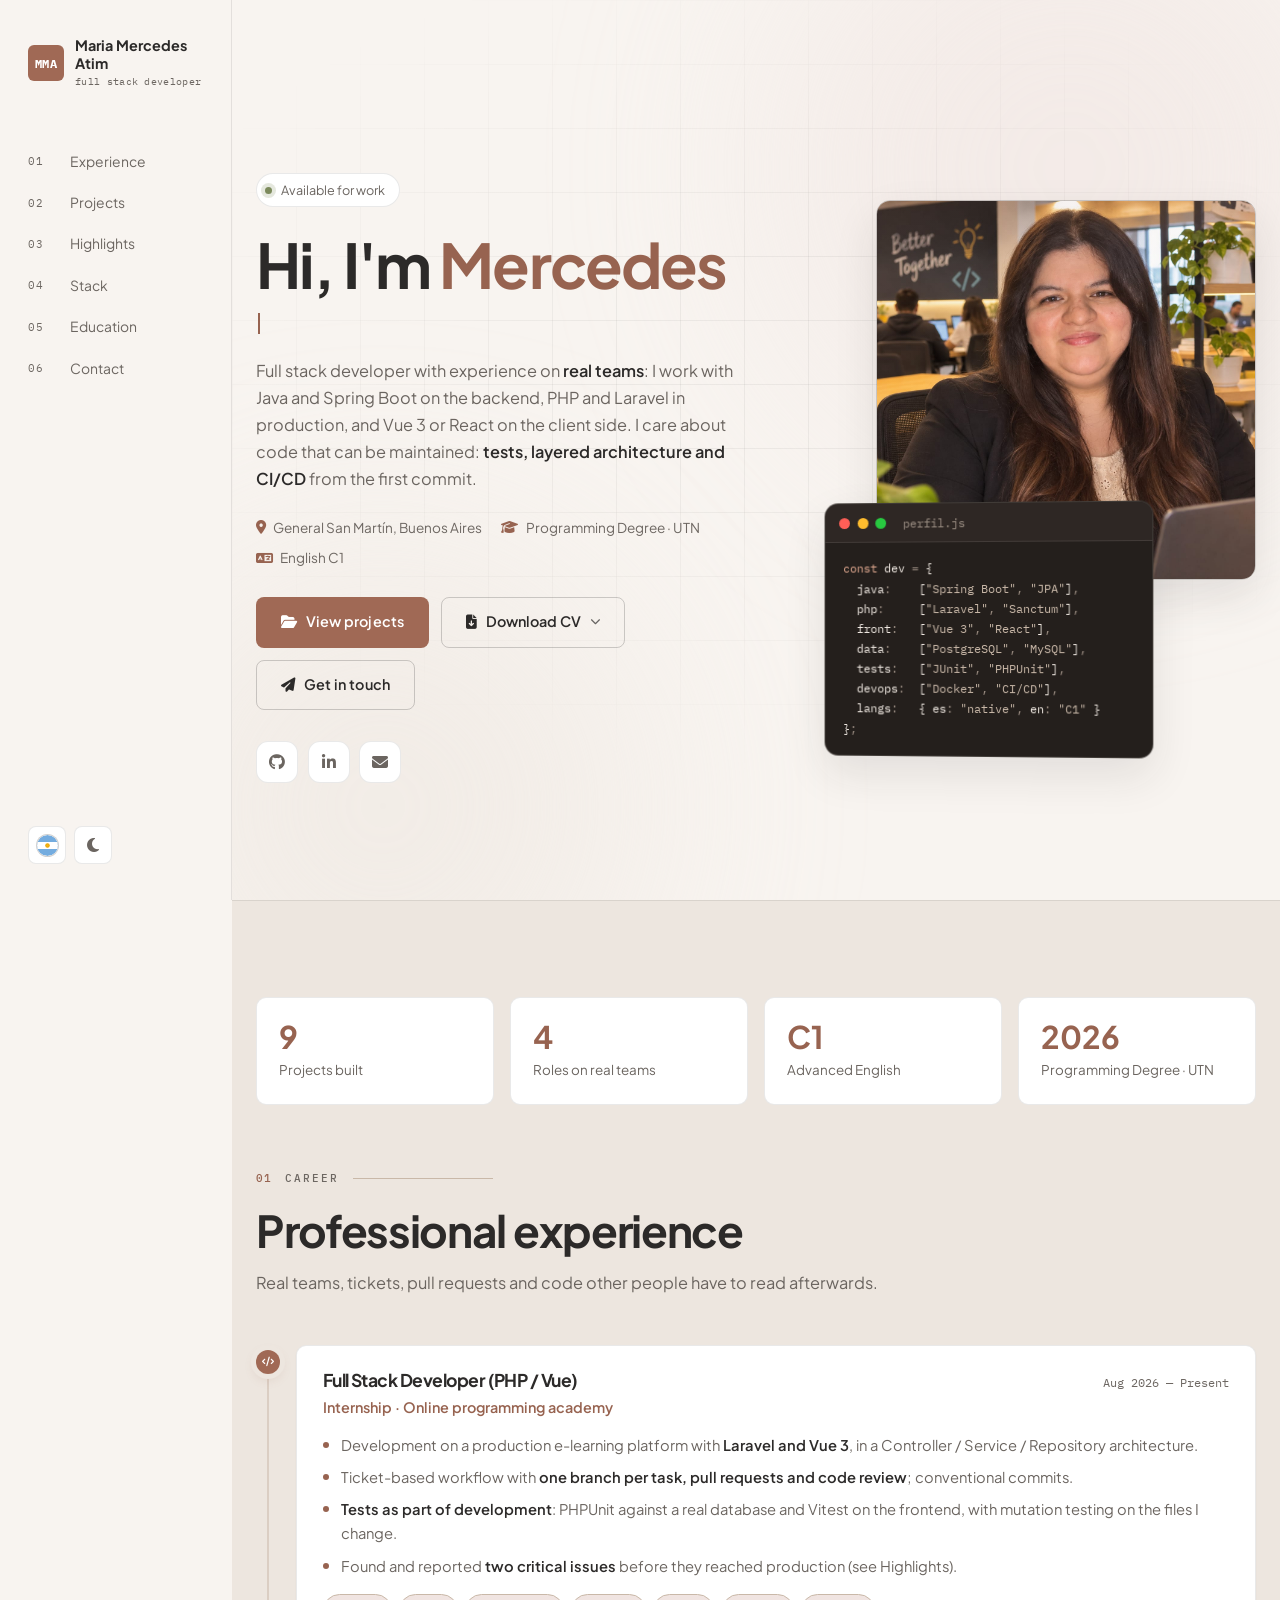
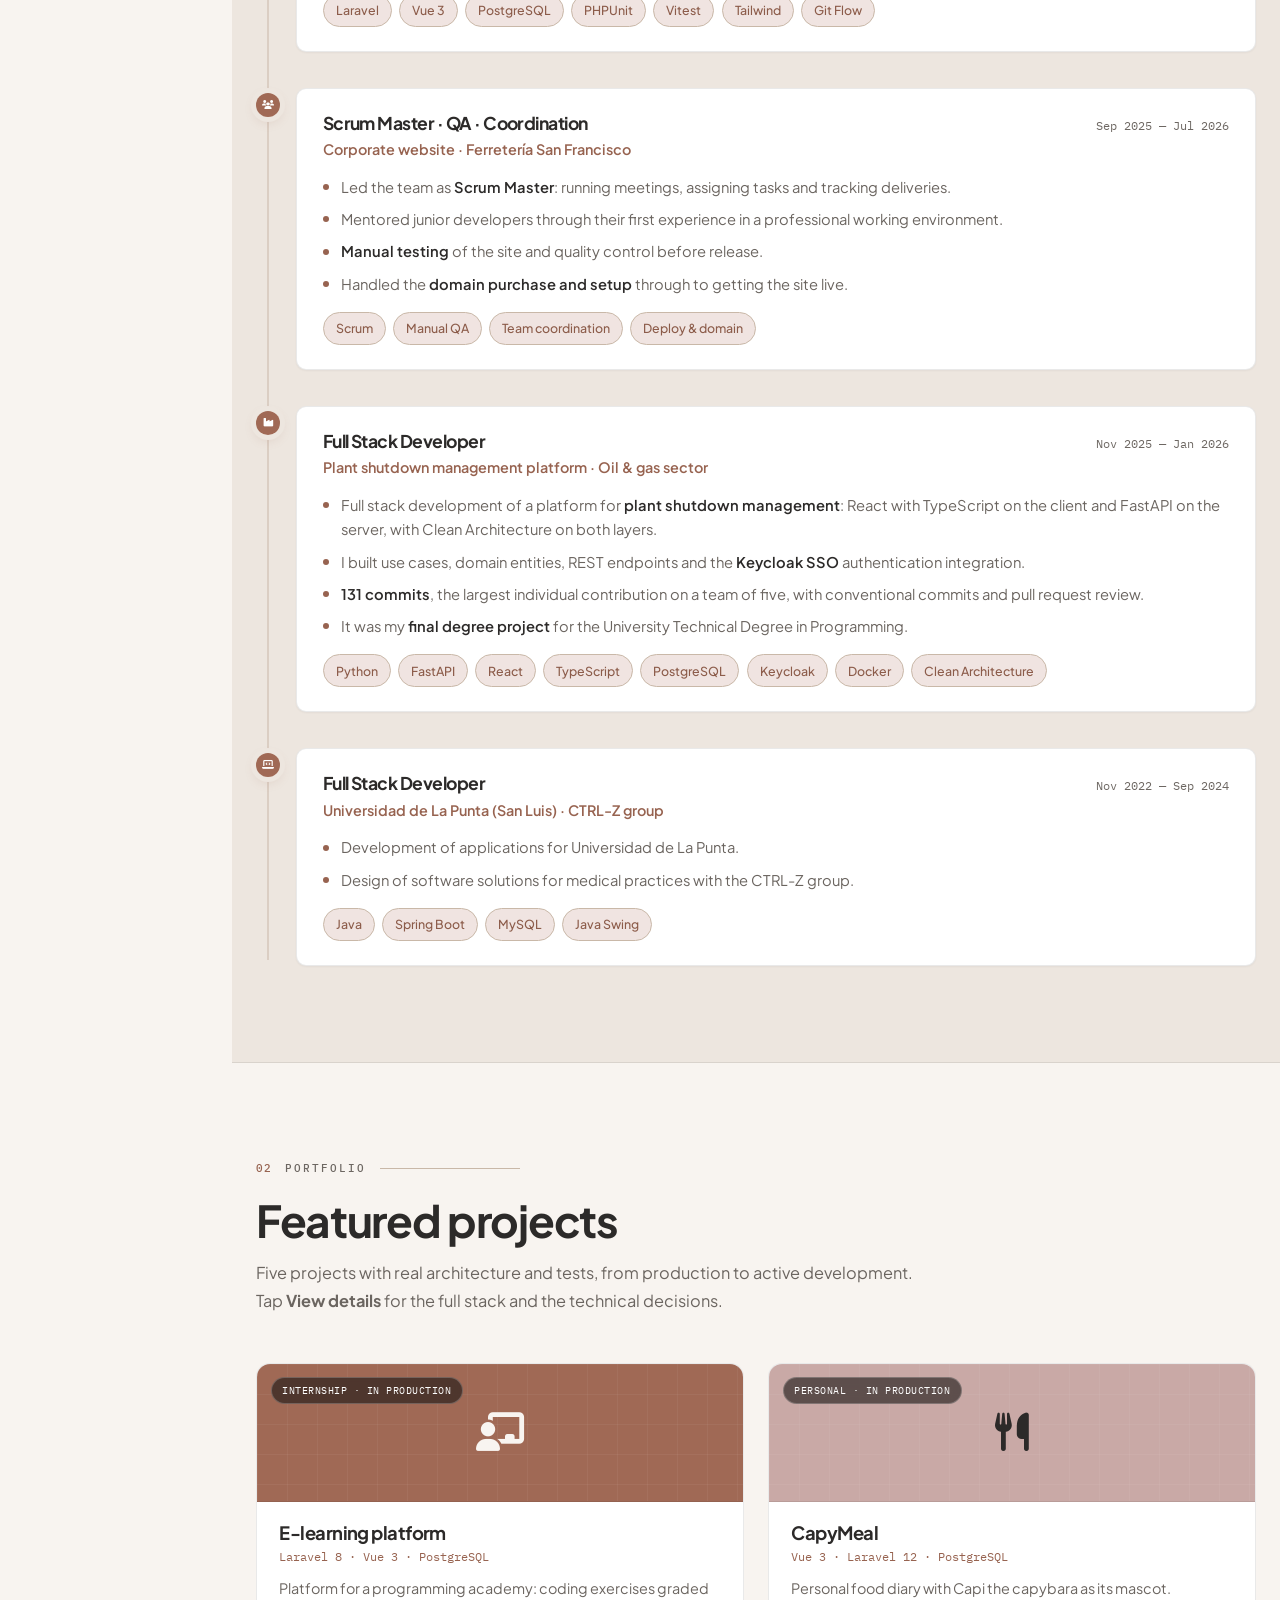
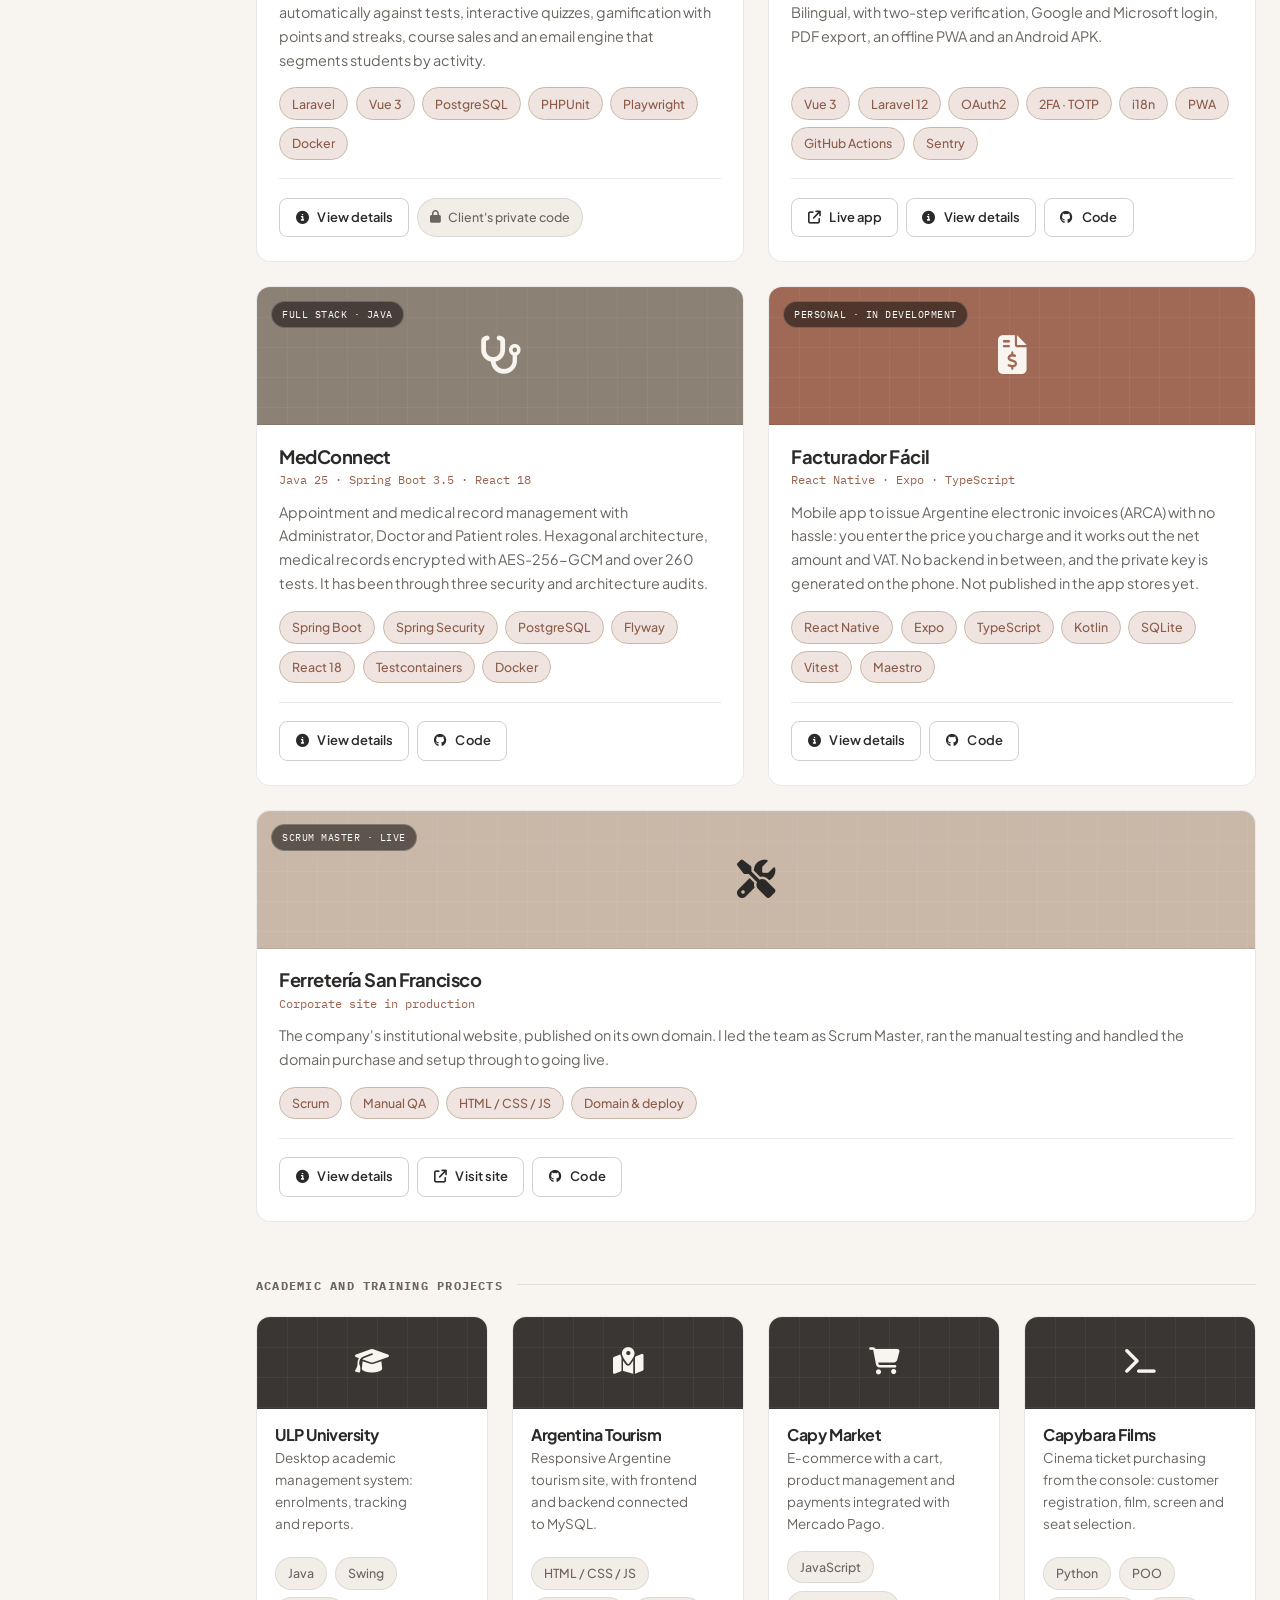
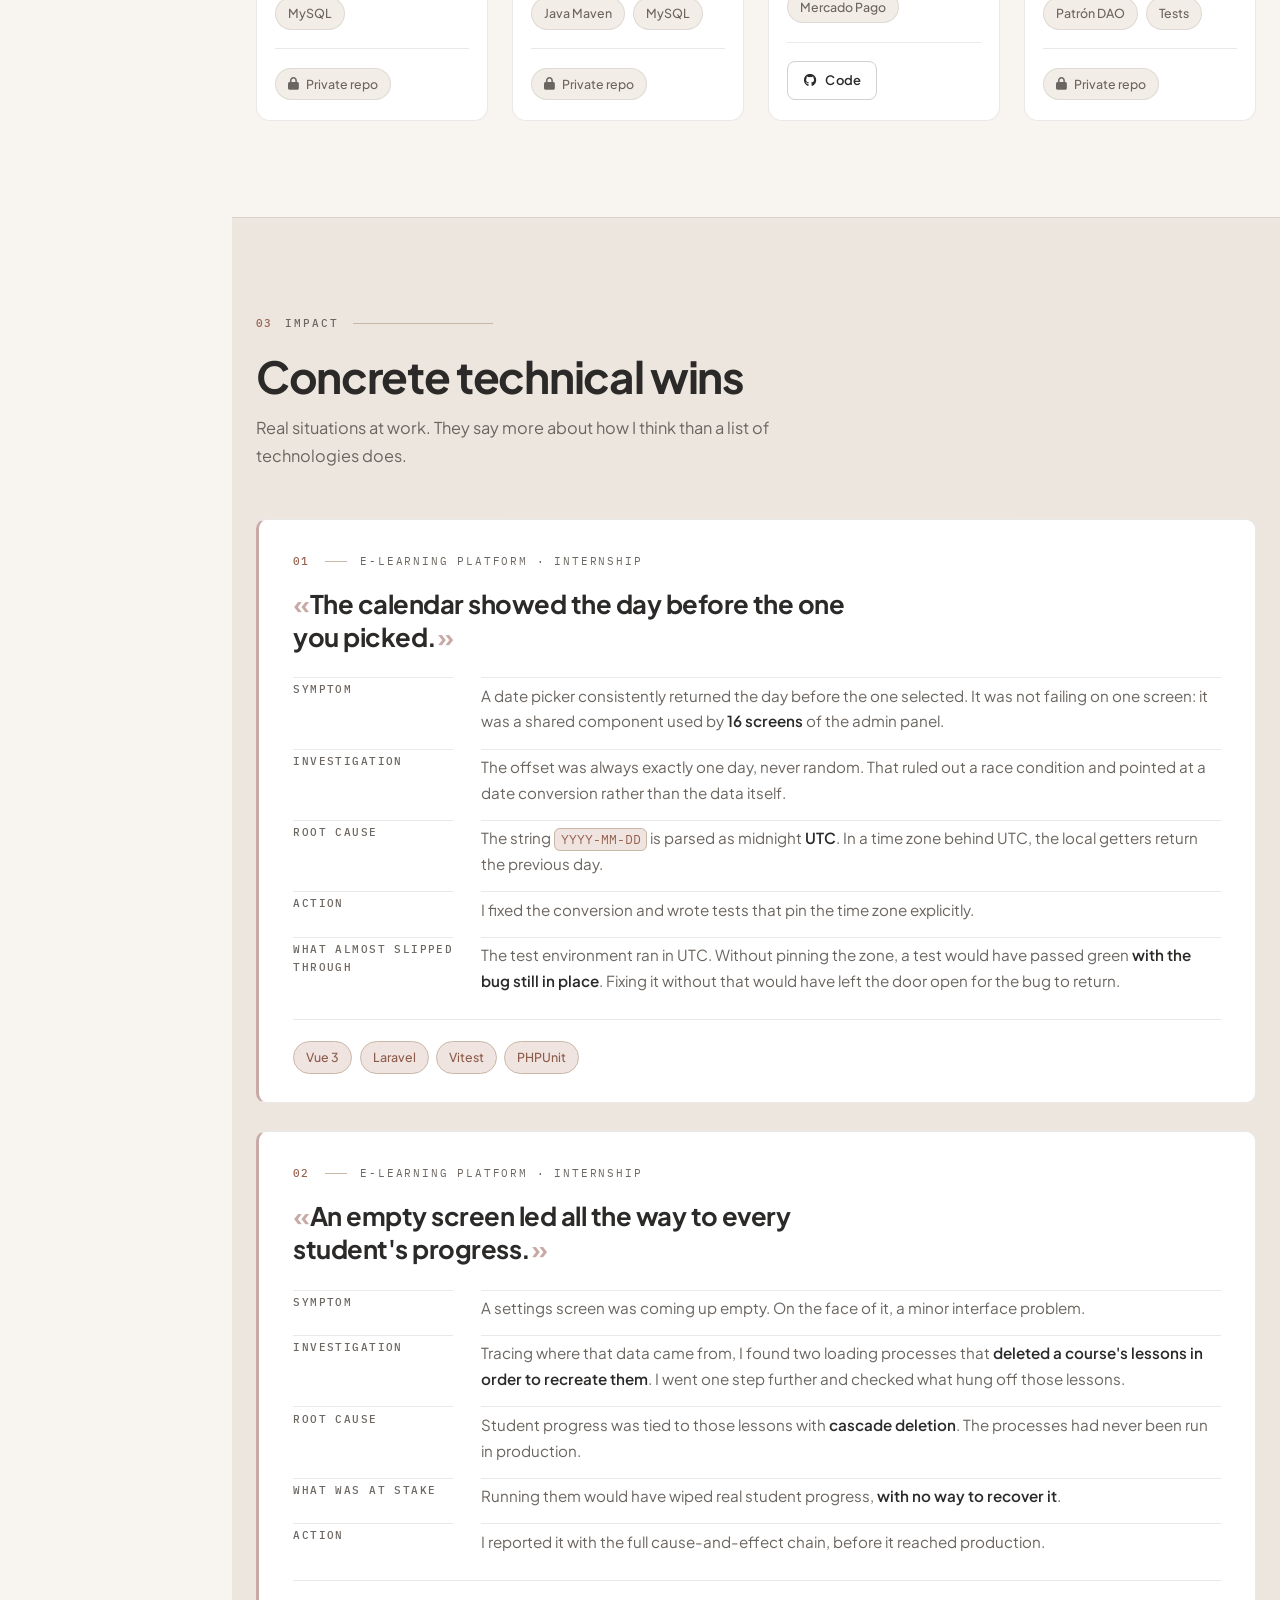
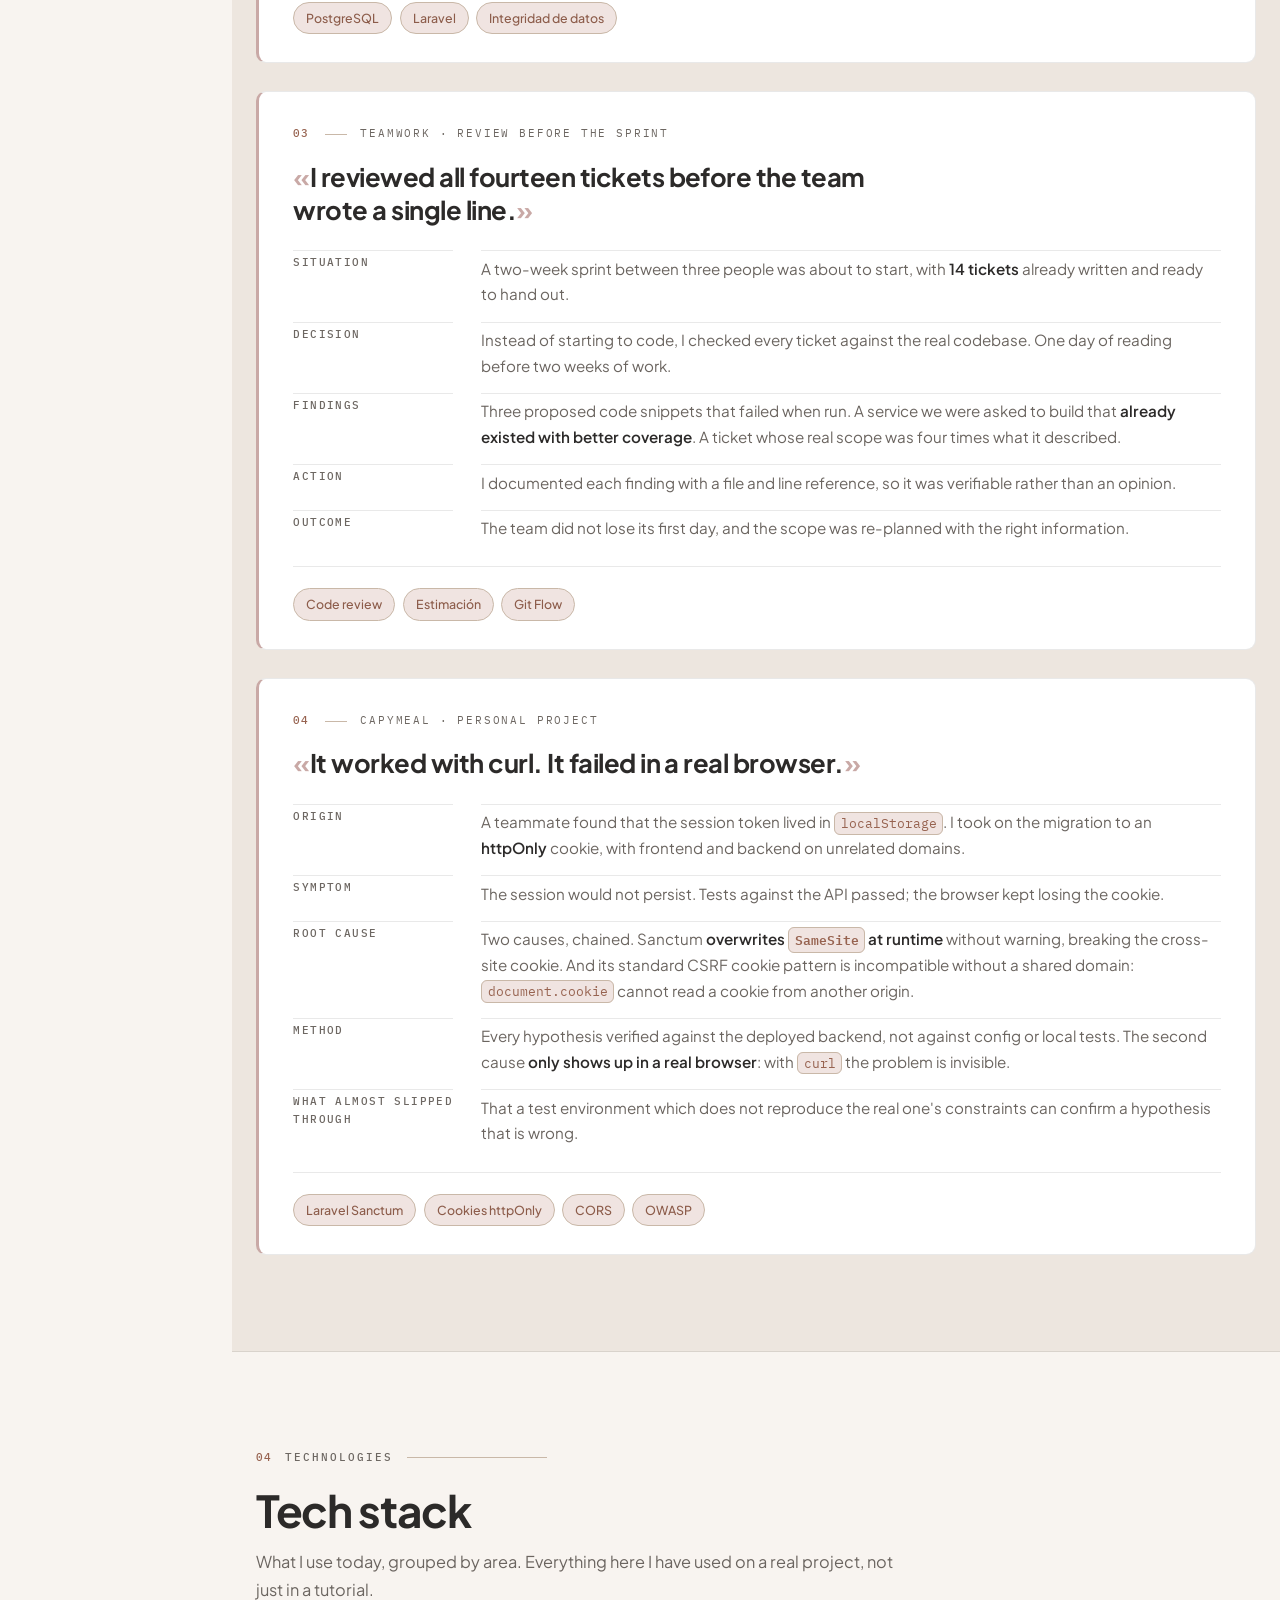
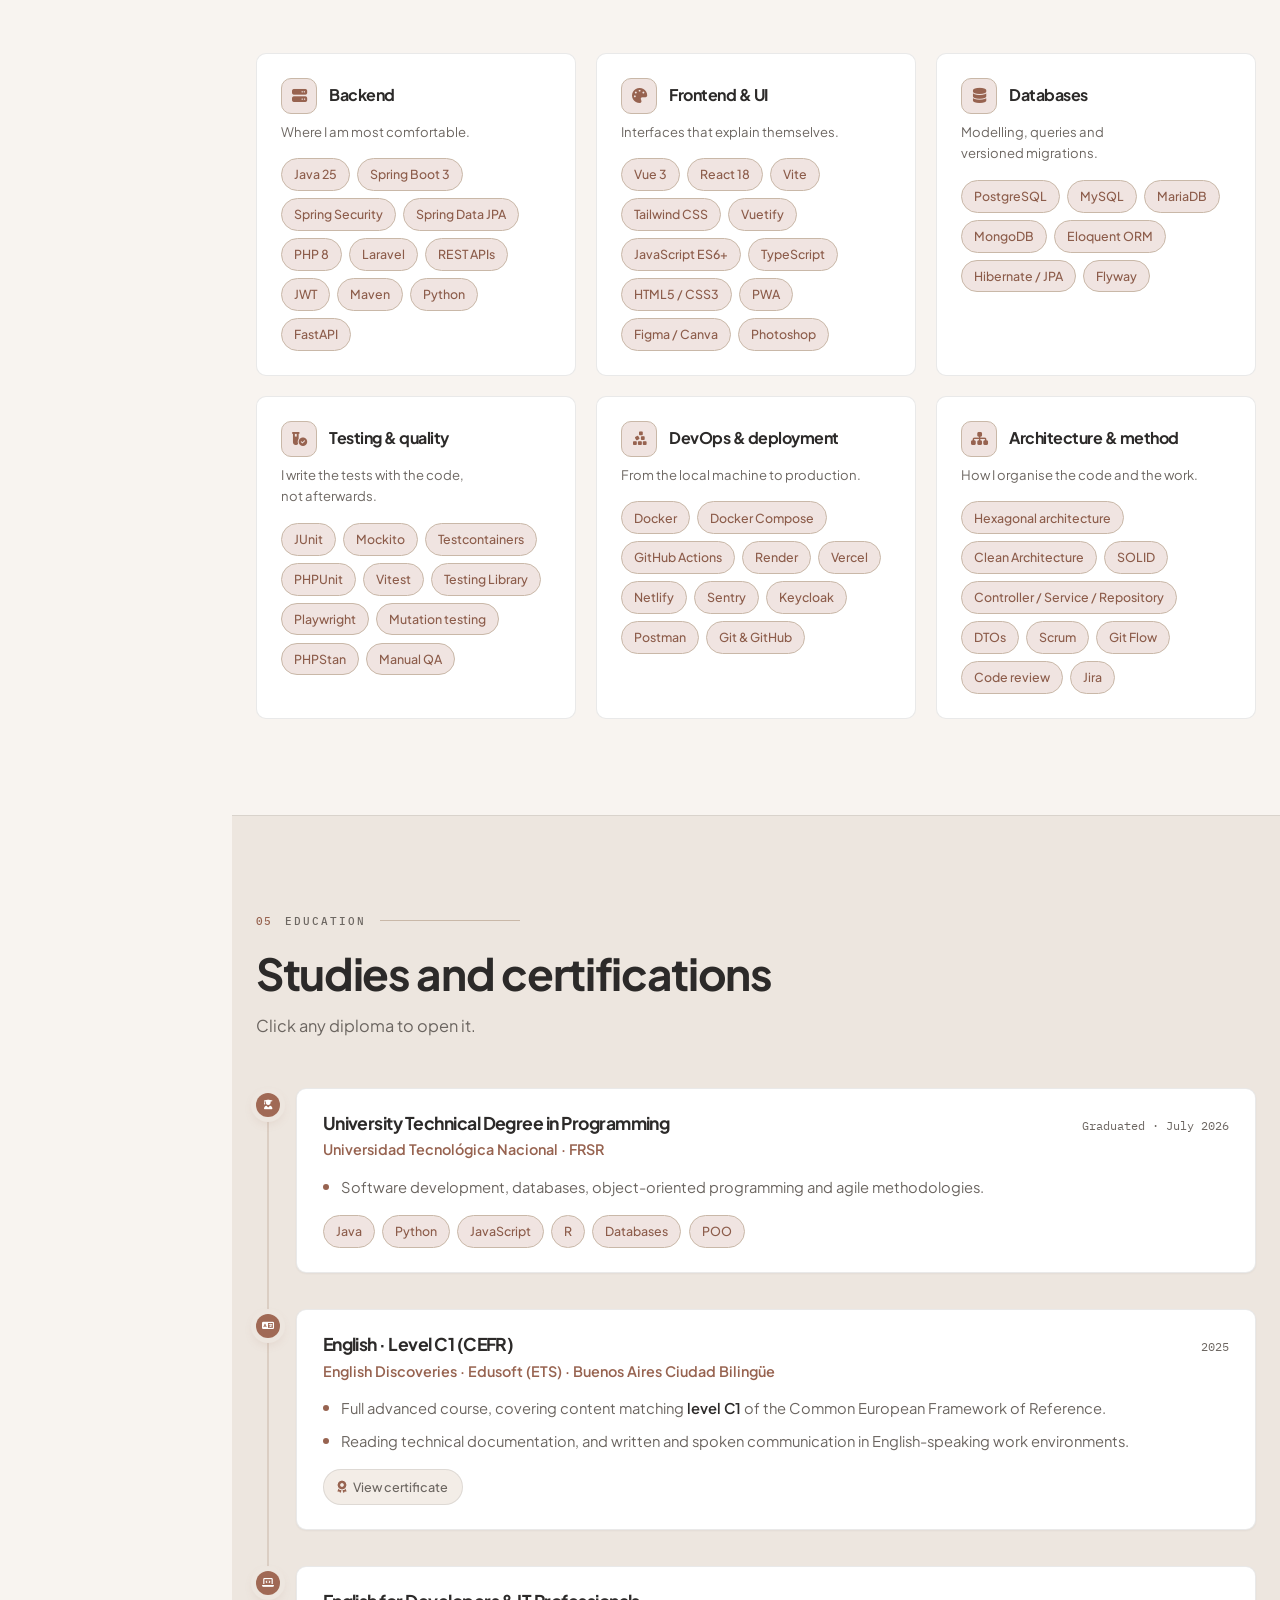
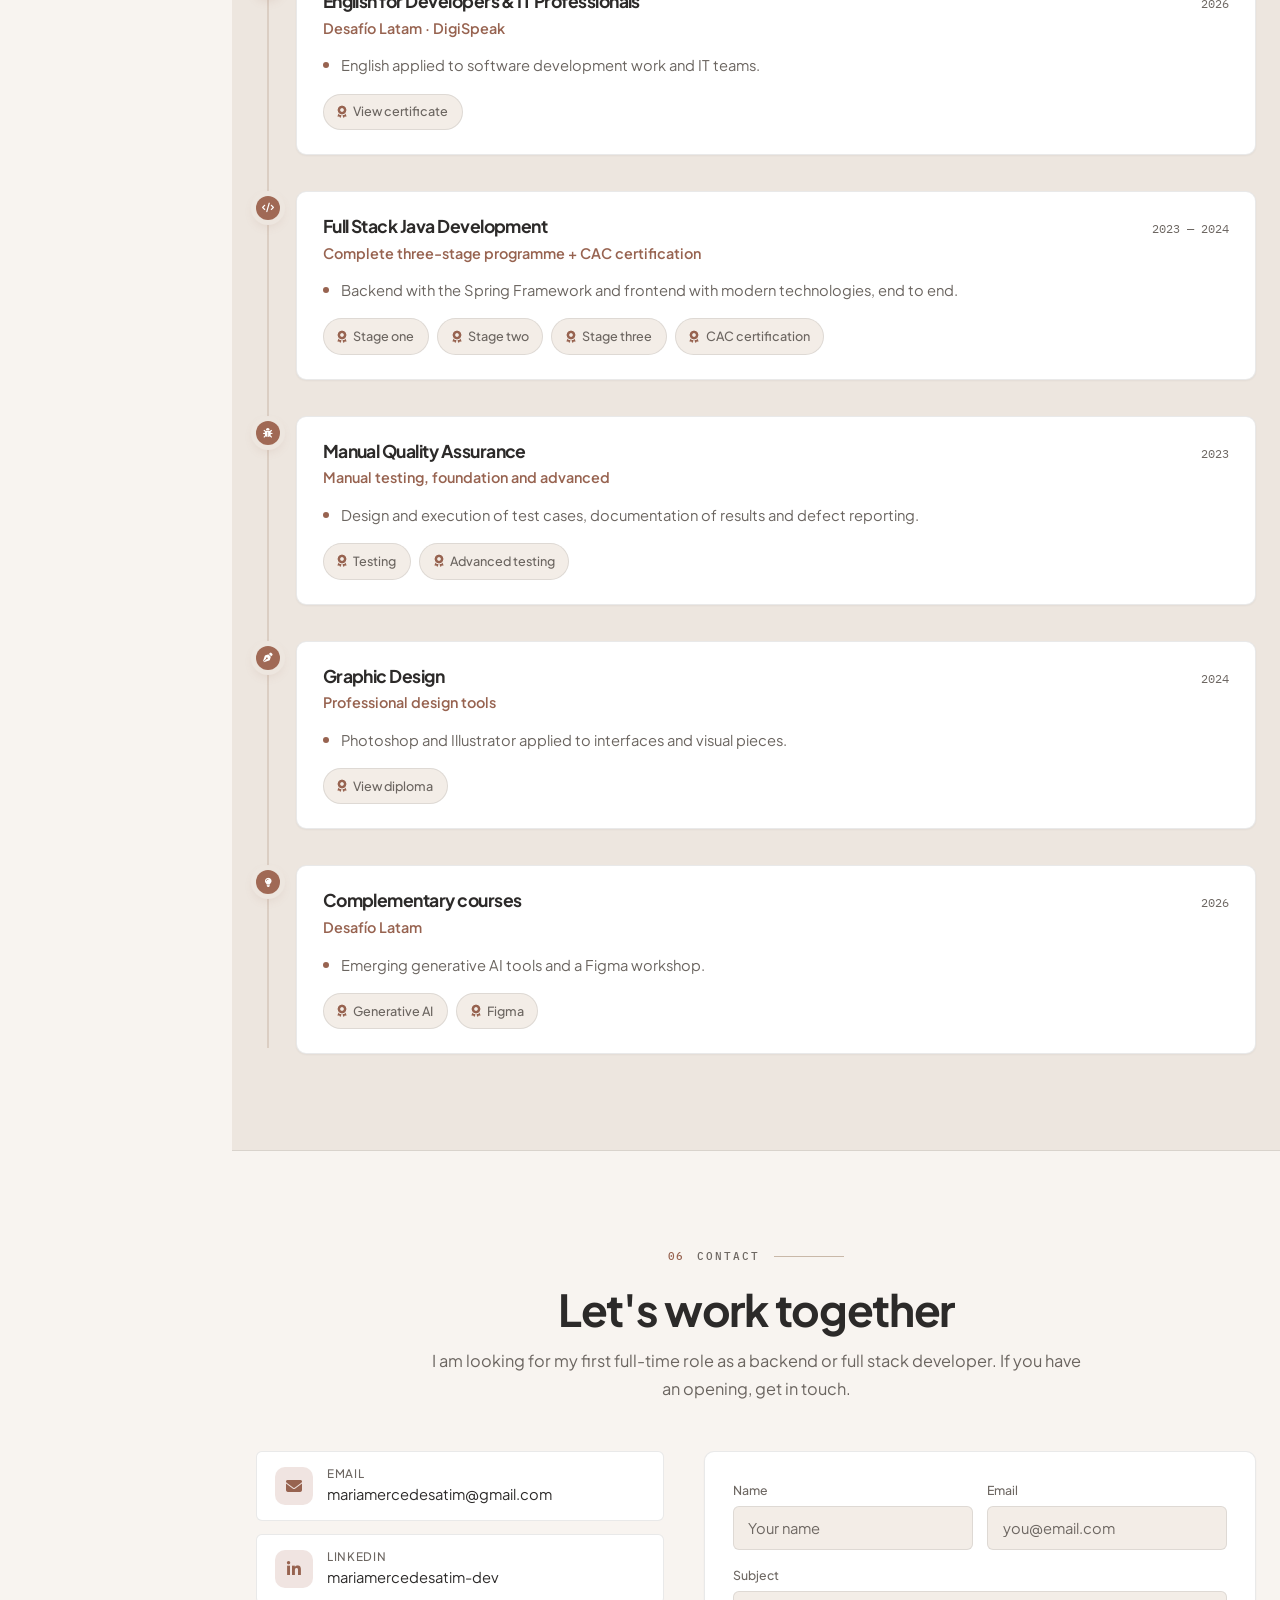
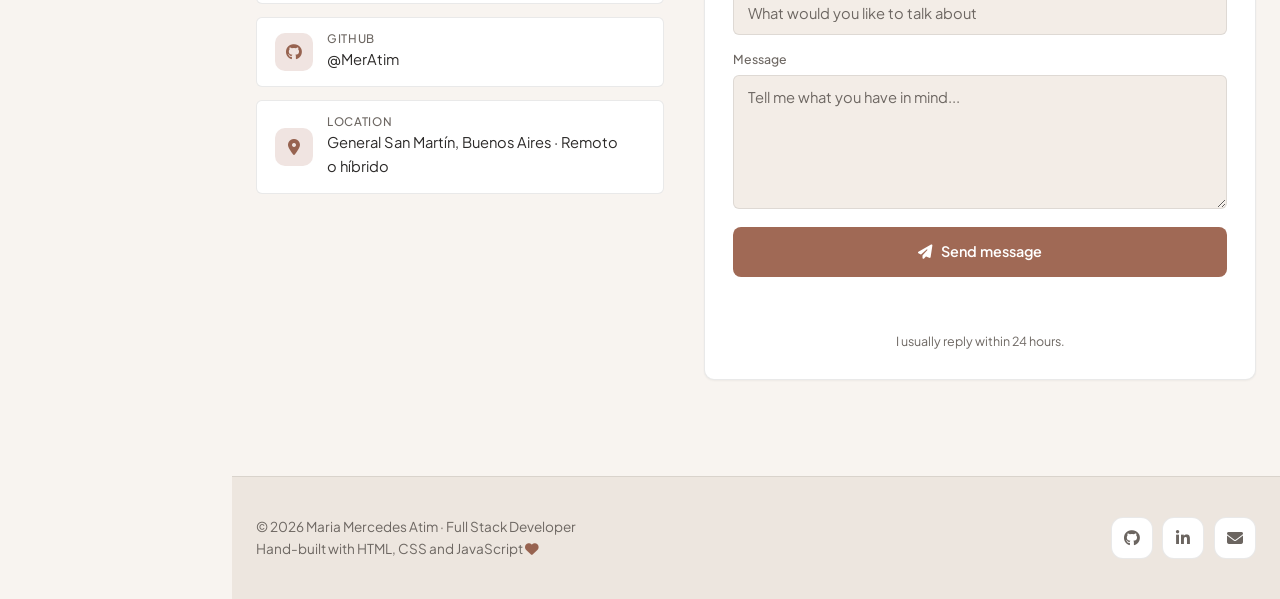
==== commit f0e56d9d: "Agrega cursos complementarios a la formación Co-Authored-By: Claude Opus 5.5 <noreply@anthropic.com>" ====
--- a/index.html
+++ b/index.html
@@ -970,6 +970,24 @@
               </div>
             </div>
           </article>
+
+          <article class="tl-item reveal">
+            <span class="tl-item__dot"><i class="fas fa-lightbulb"></i></span>
+            <div class="card">
+              <div class="tl-head">
+                <h3 data-i18n="ed02">Cursos complementarios</h3>
+                <span class="tl-date">2026</span>
+              </div>
+              <p class="tl-org">Desafío Latam</p>
+              <ul class="tl-list">
+                <li data-i18n="ed03">Herramientas emergentes de IA generativa y taller de Figma.</li>
+              </ul>
+              <div class="certs">
+                <button class="cert-btn js-image" data-src="./assets/HerramientasIAGenerativa.png" data-alt="Certificado Herramientas Emergentes de IA Generativa"><i class="fas fa-award"></i> <span data-i18n="ed04">IA generativa</span></button>
+                <button class="cert-btn js-image" data-src="./assets/TallerFigma.png" data-alt="Certificado Taller de Figma"><i class="fas fa-award"></i> <span>Figma</span></button>
+              </div>
+            </div>
+          </article>
         </div>
       </div>
     </section>
